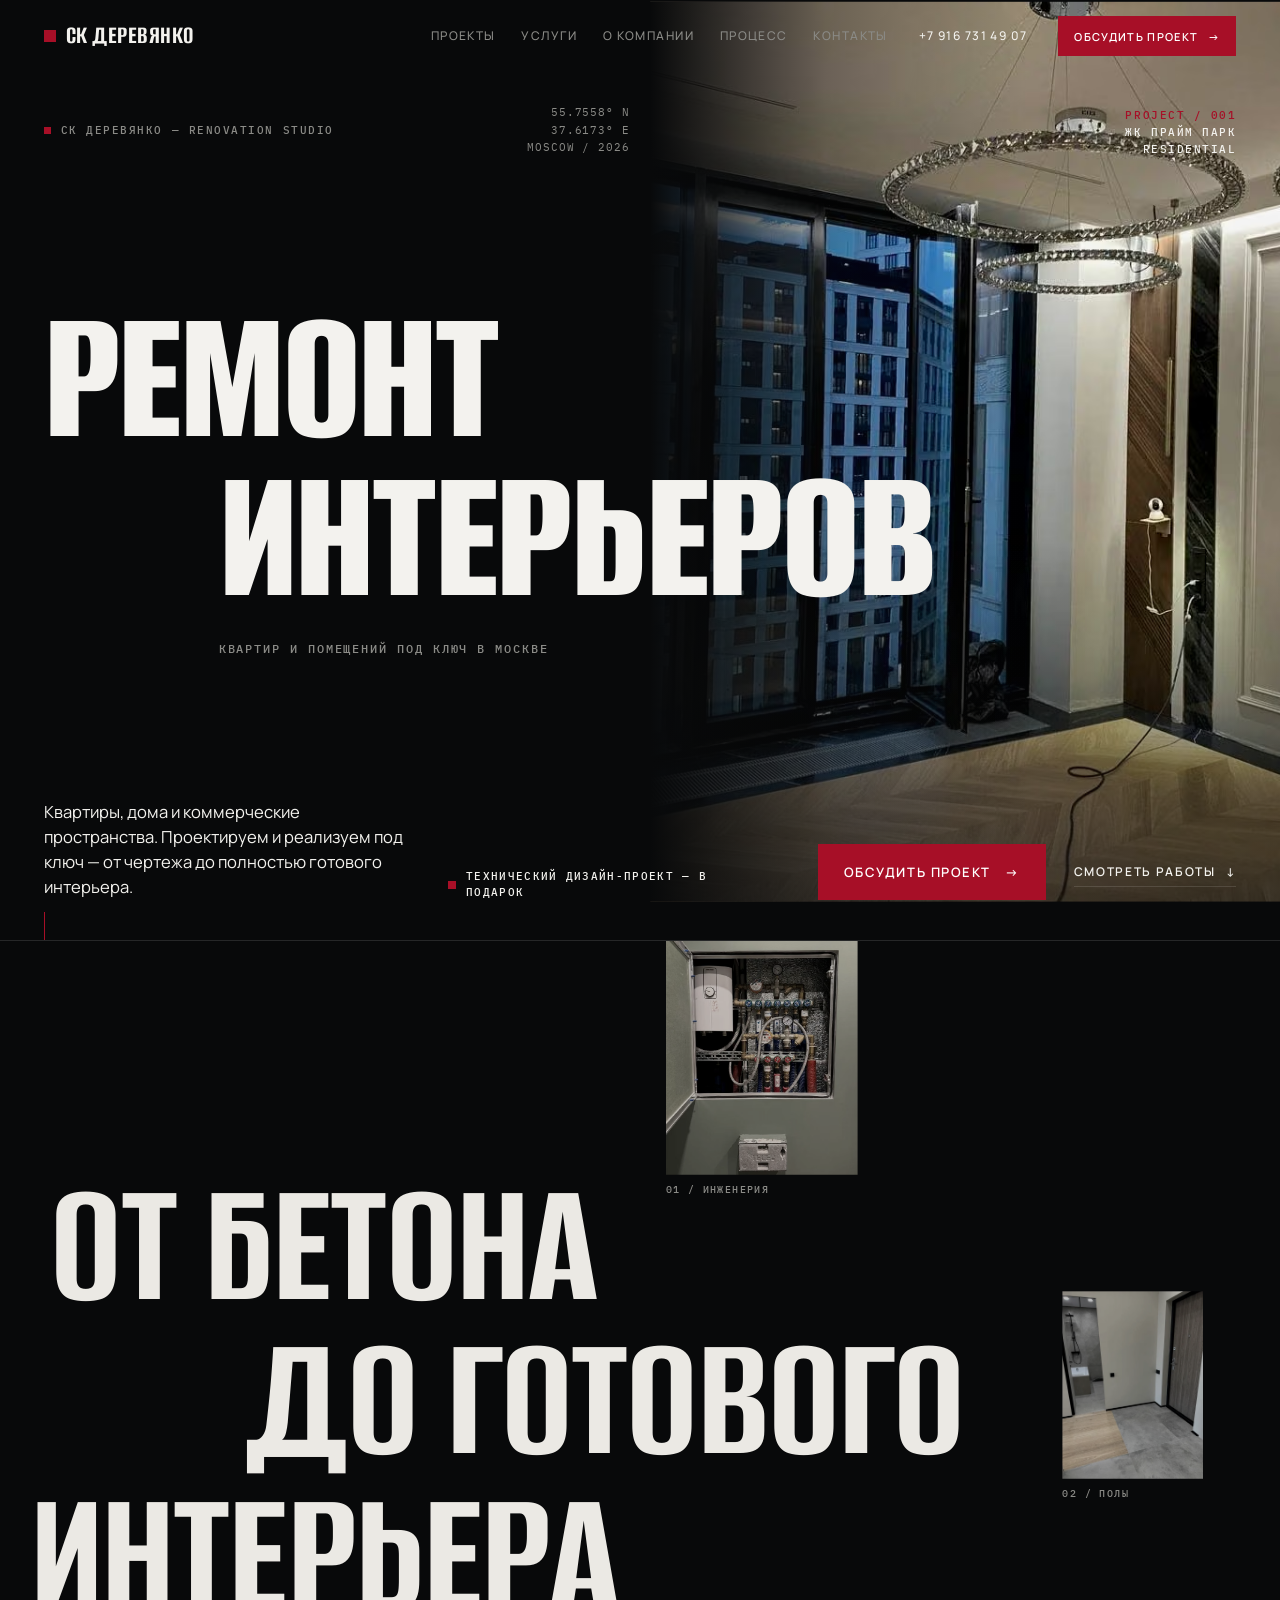
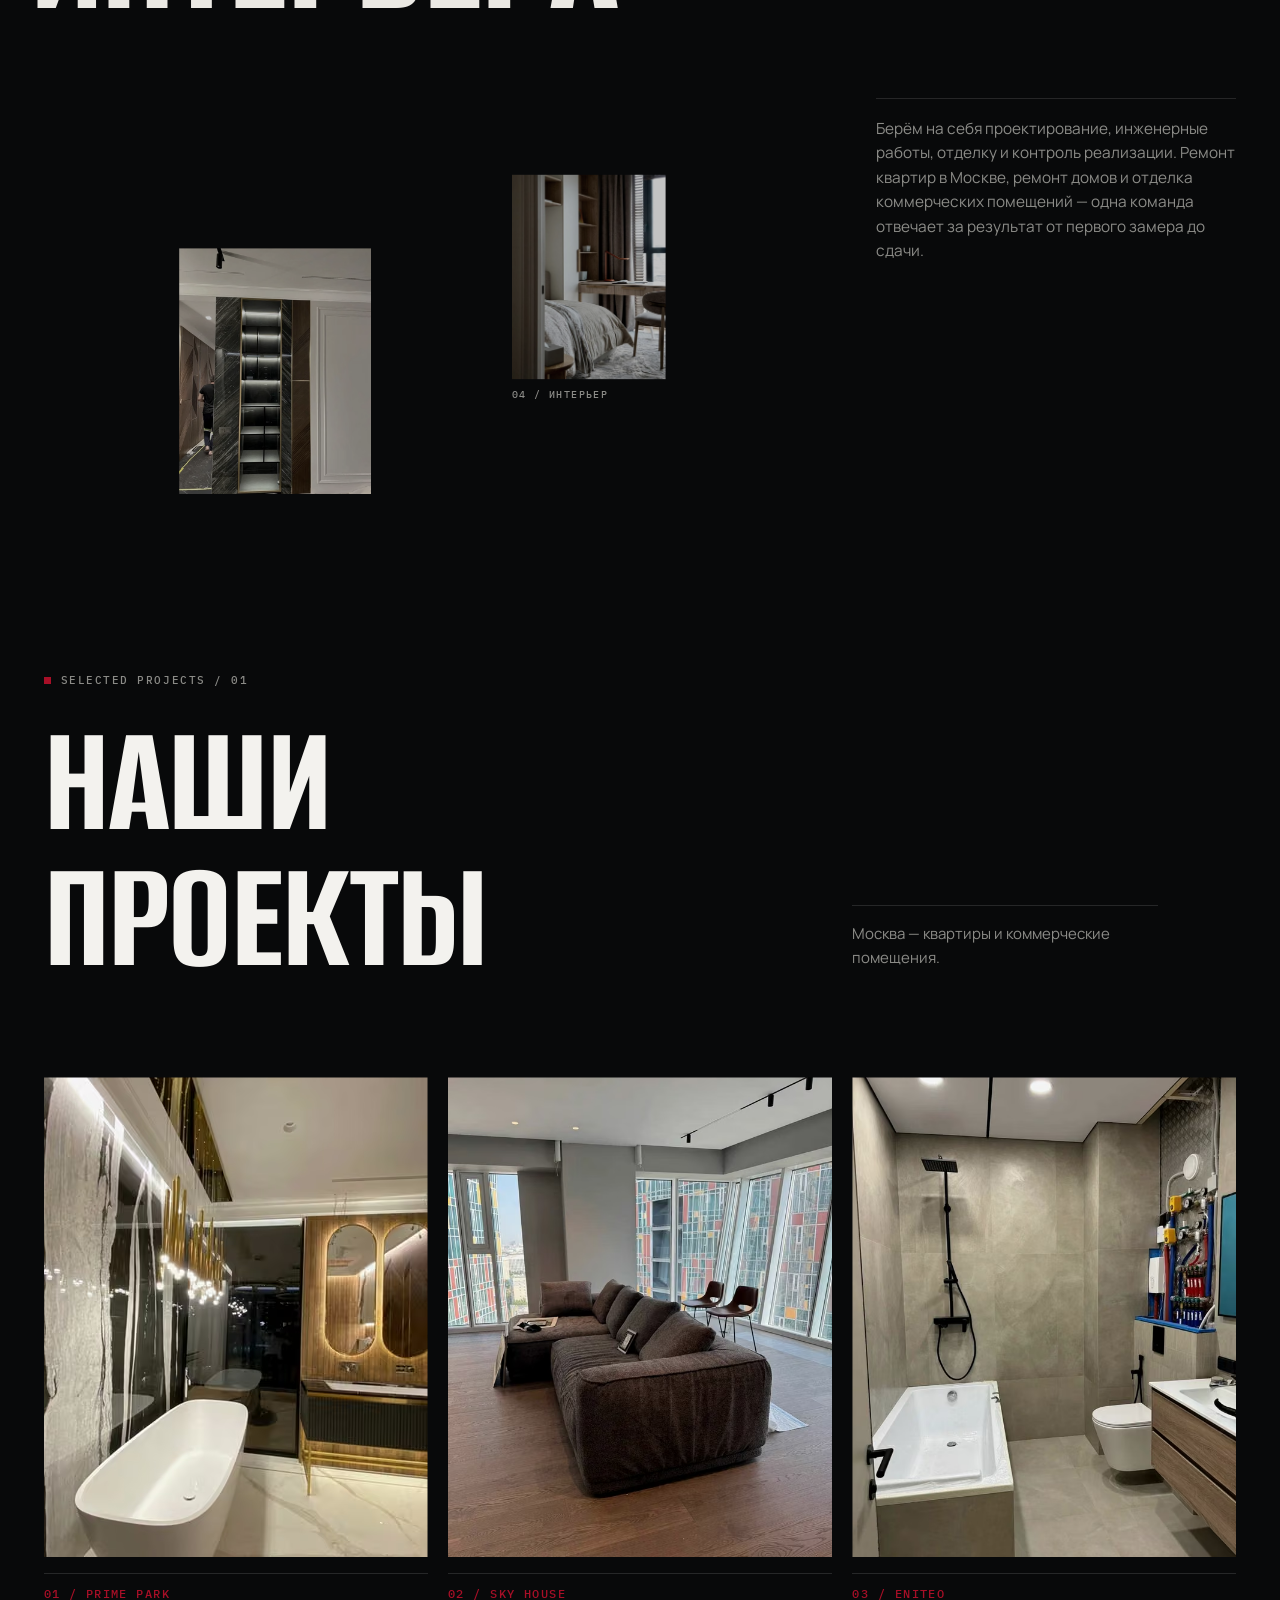
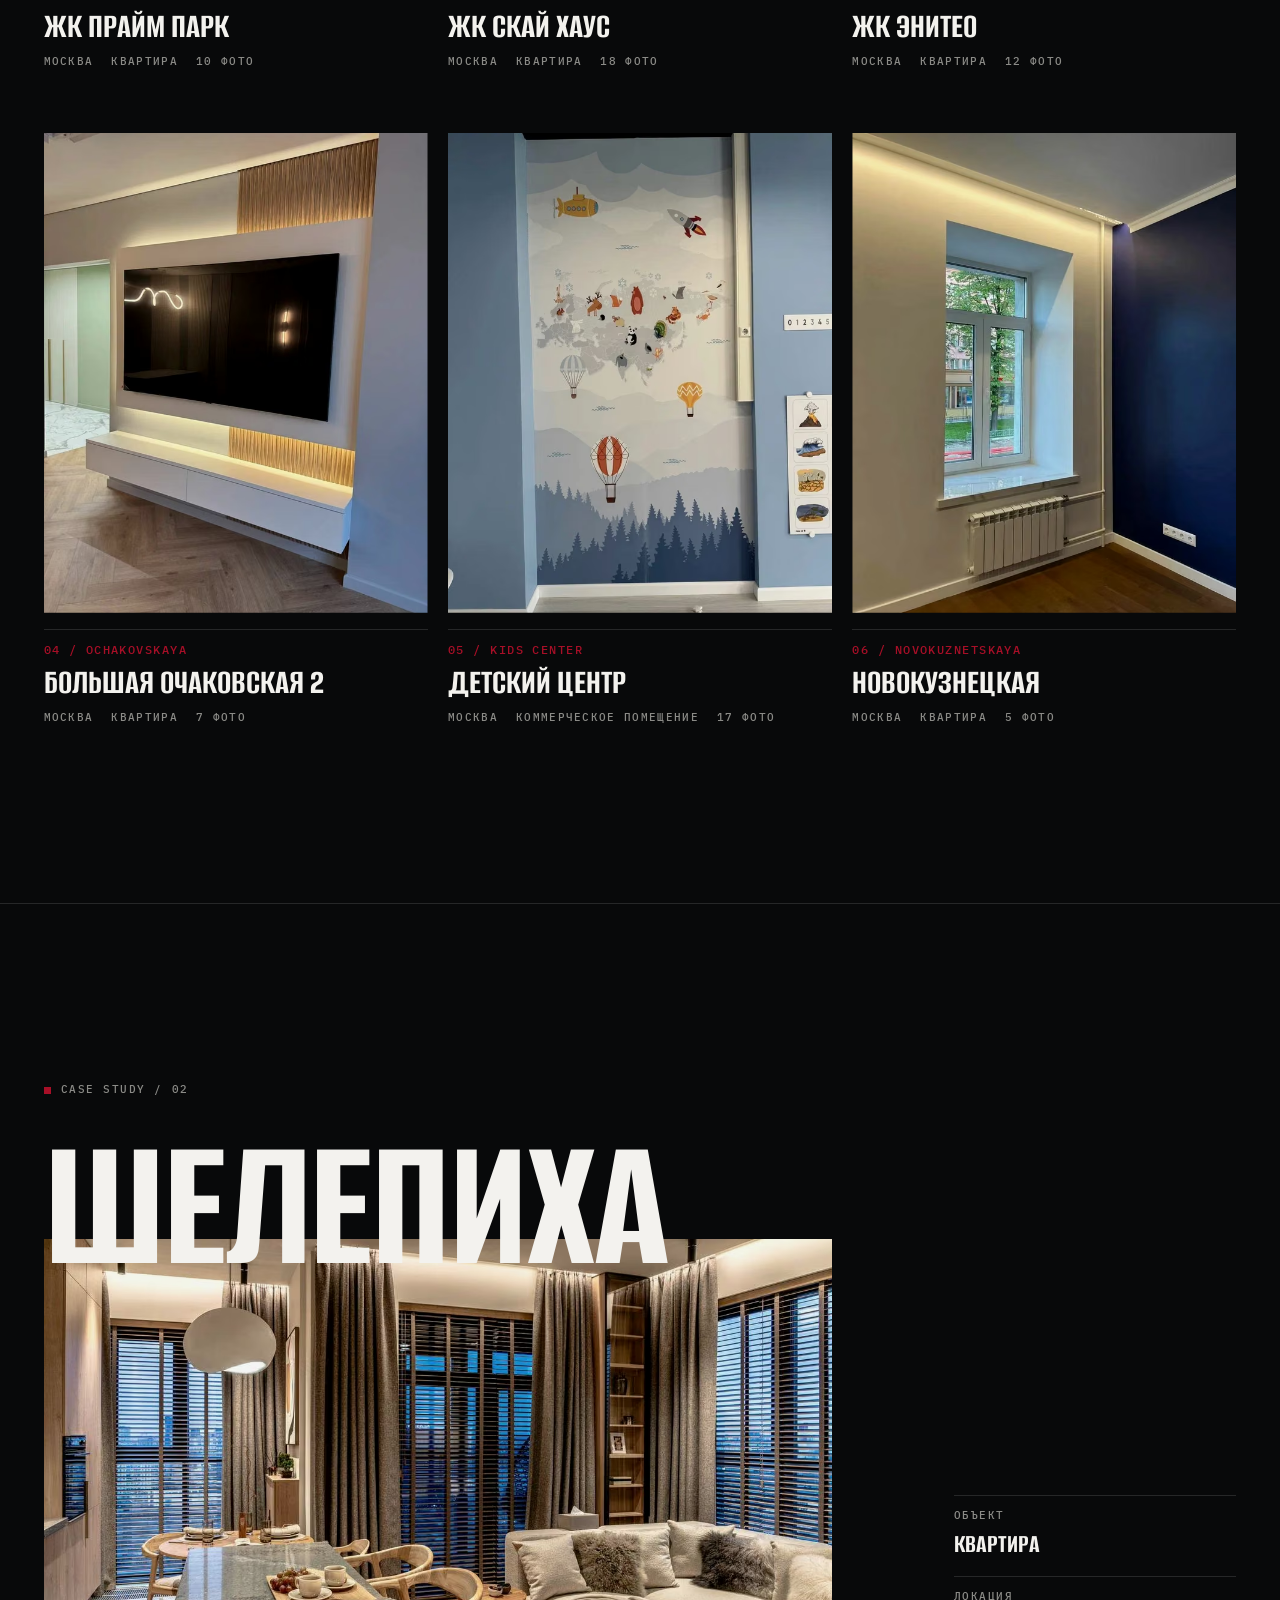
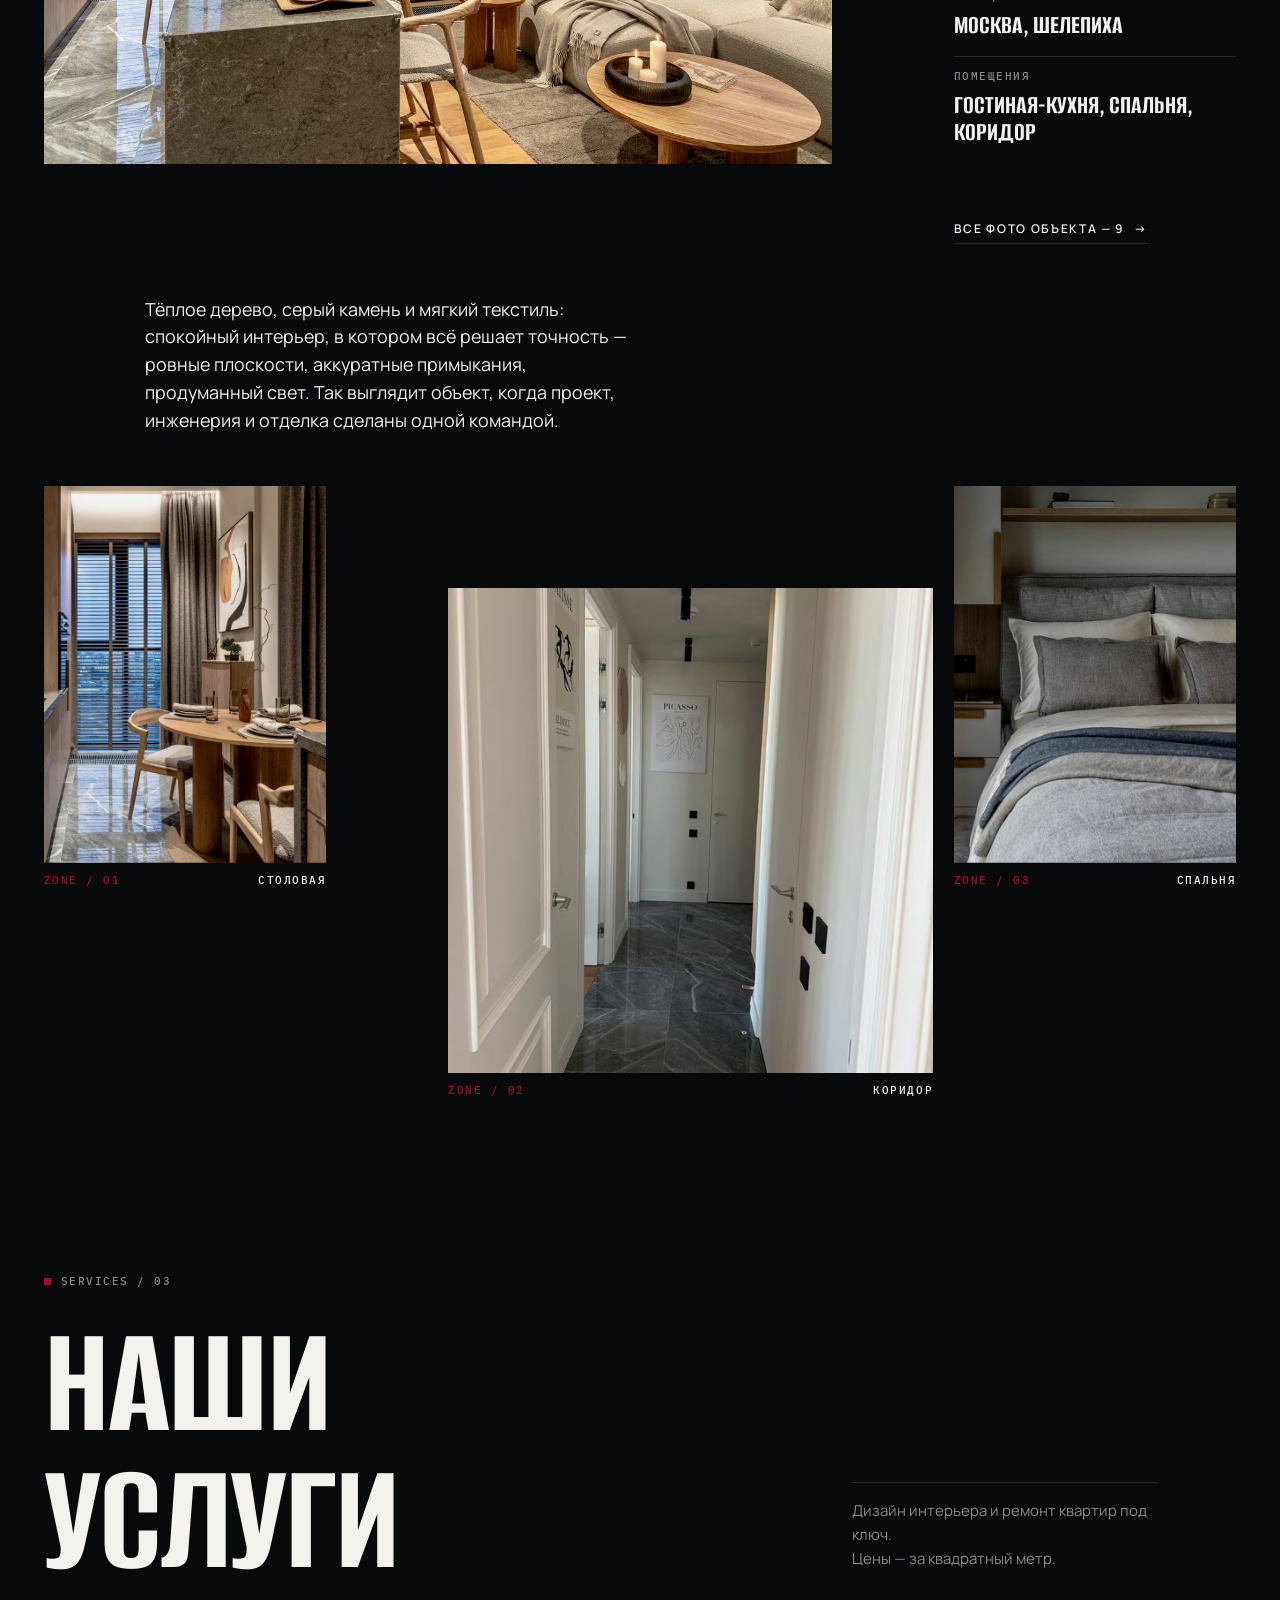
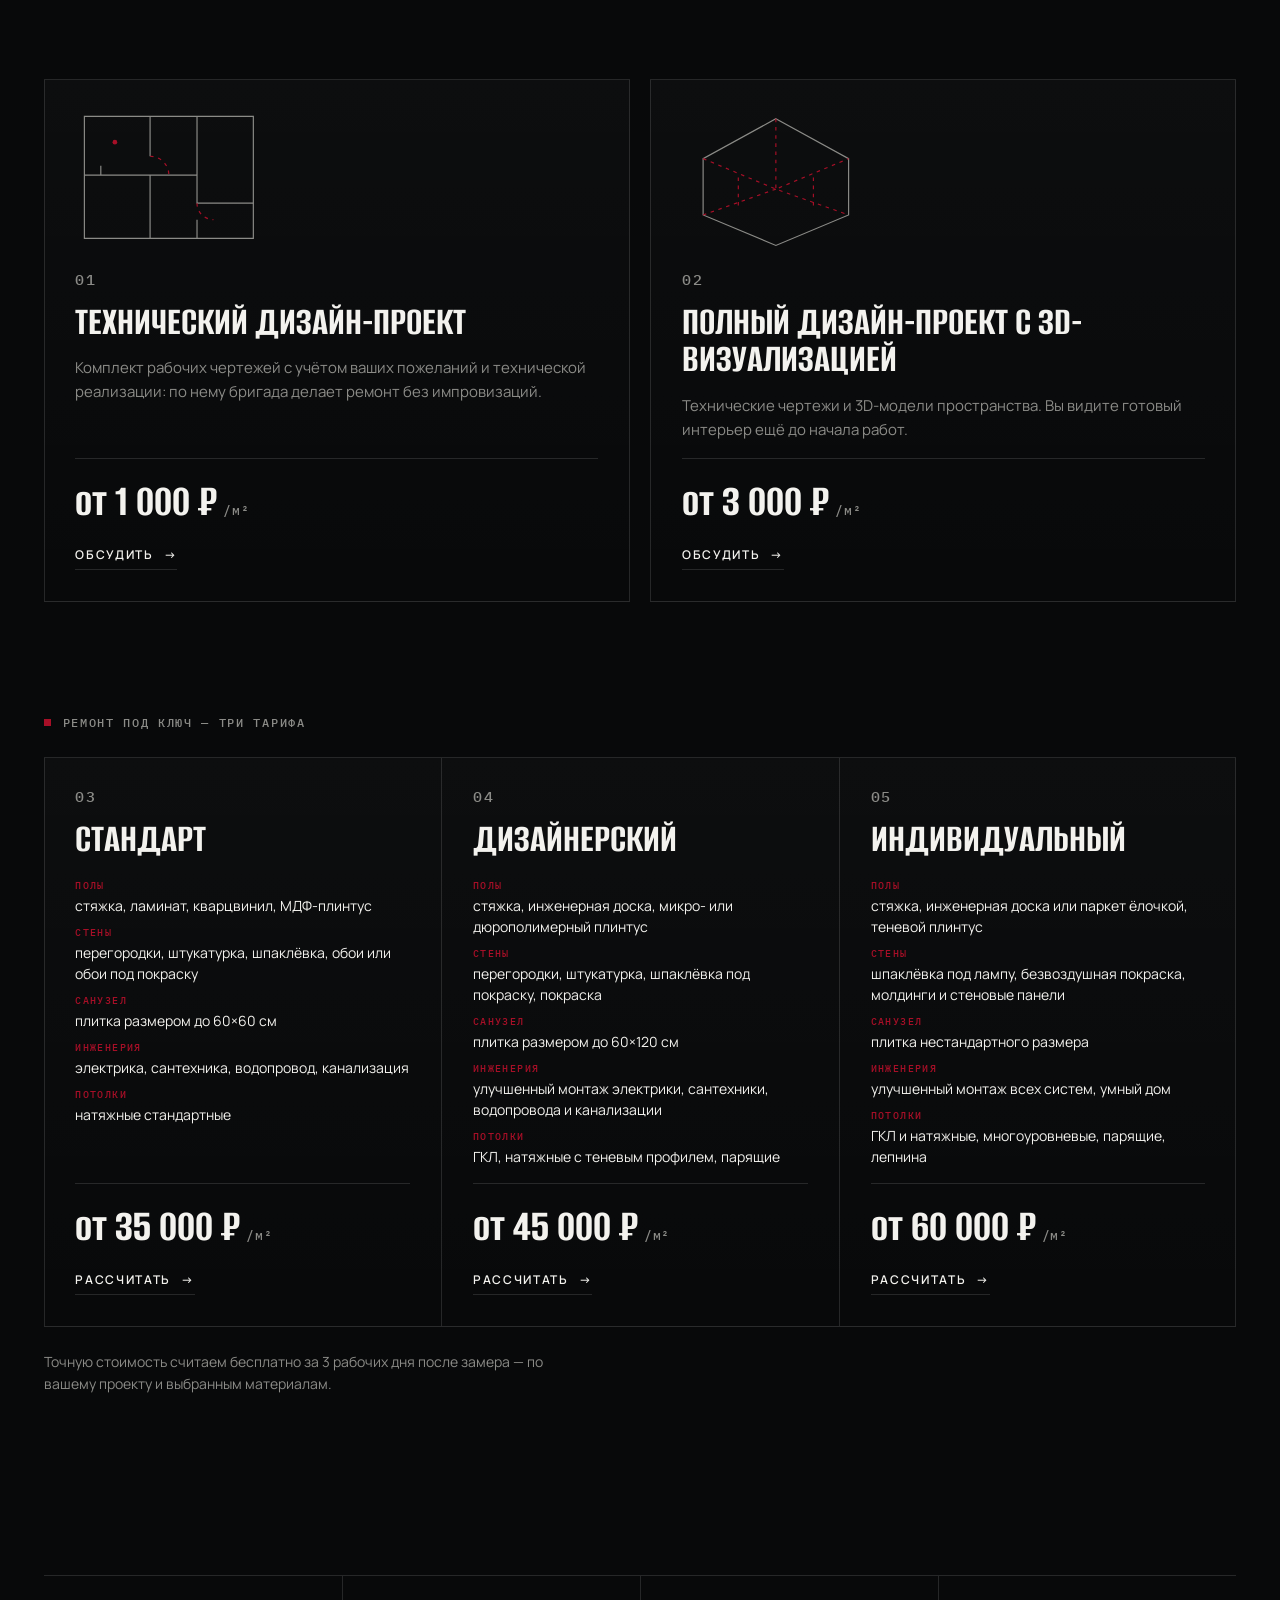
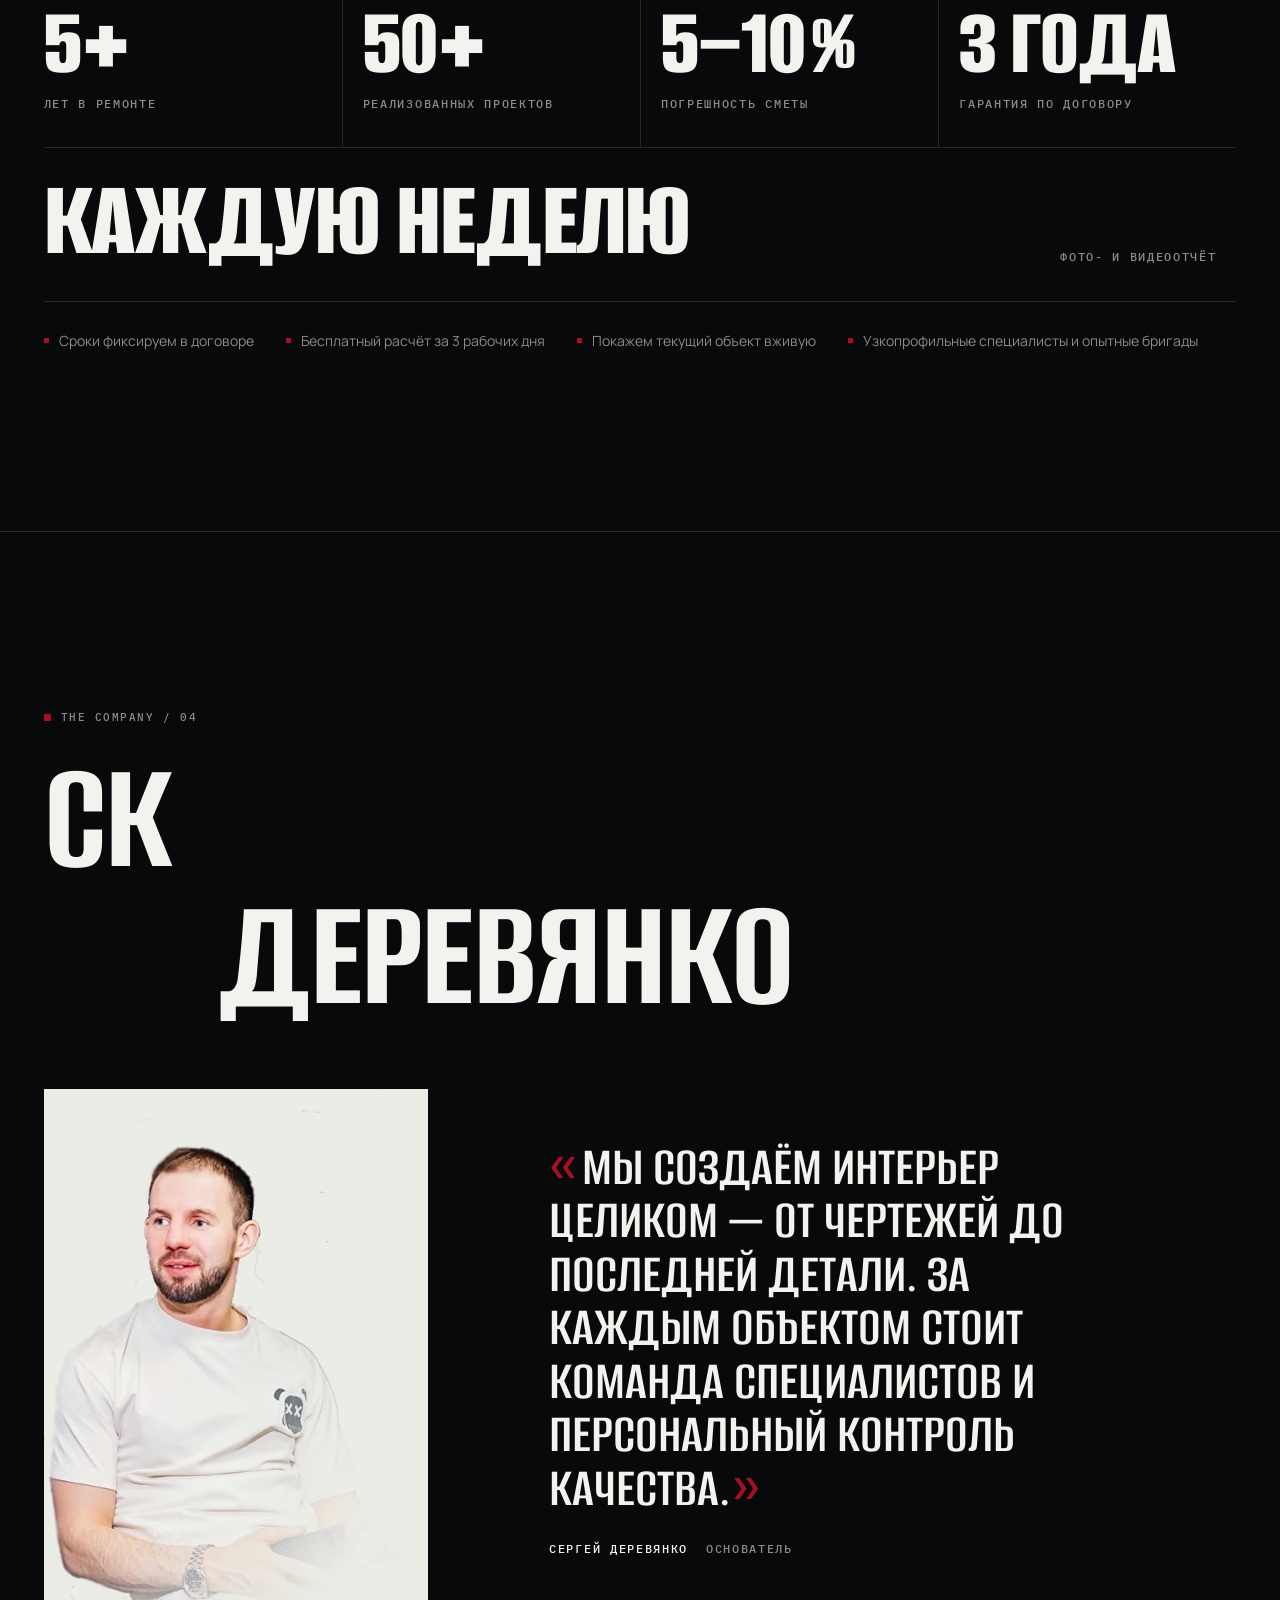
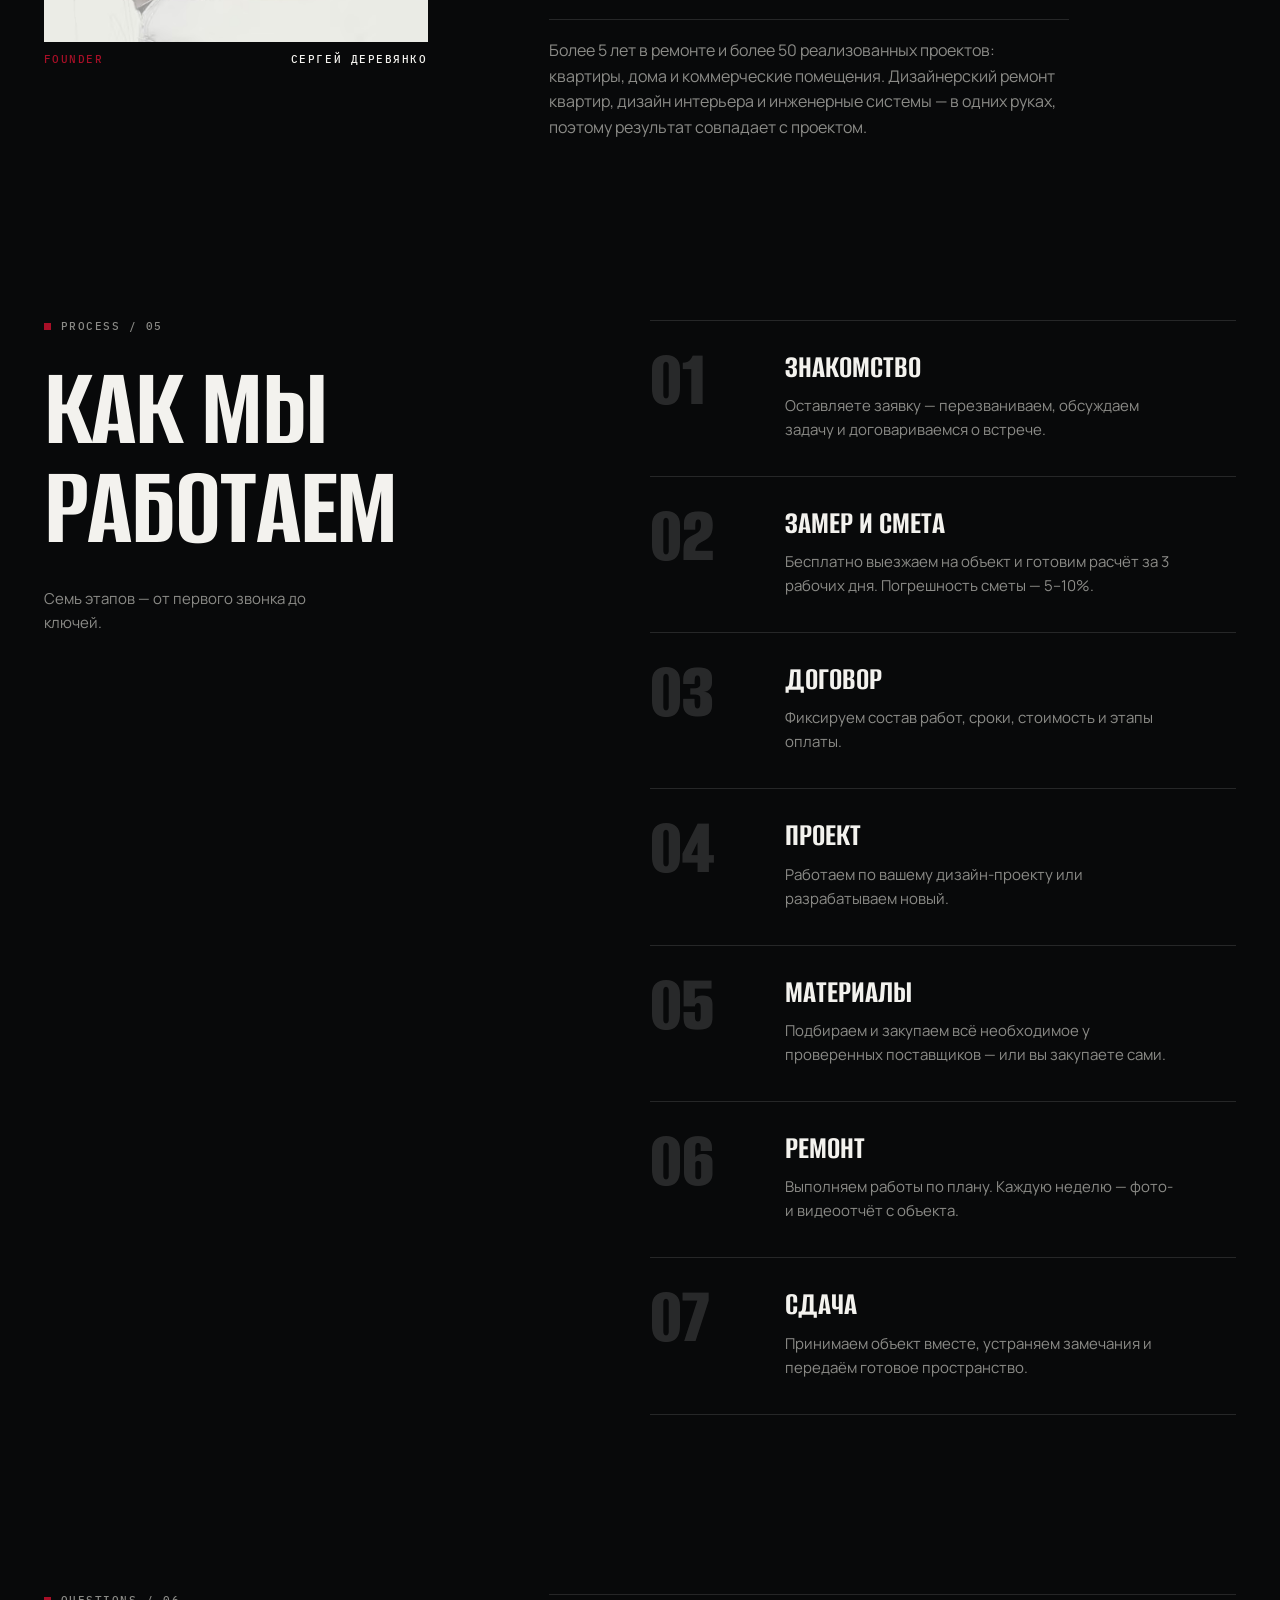
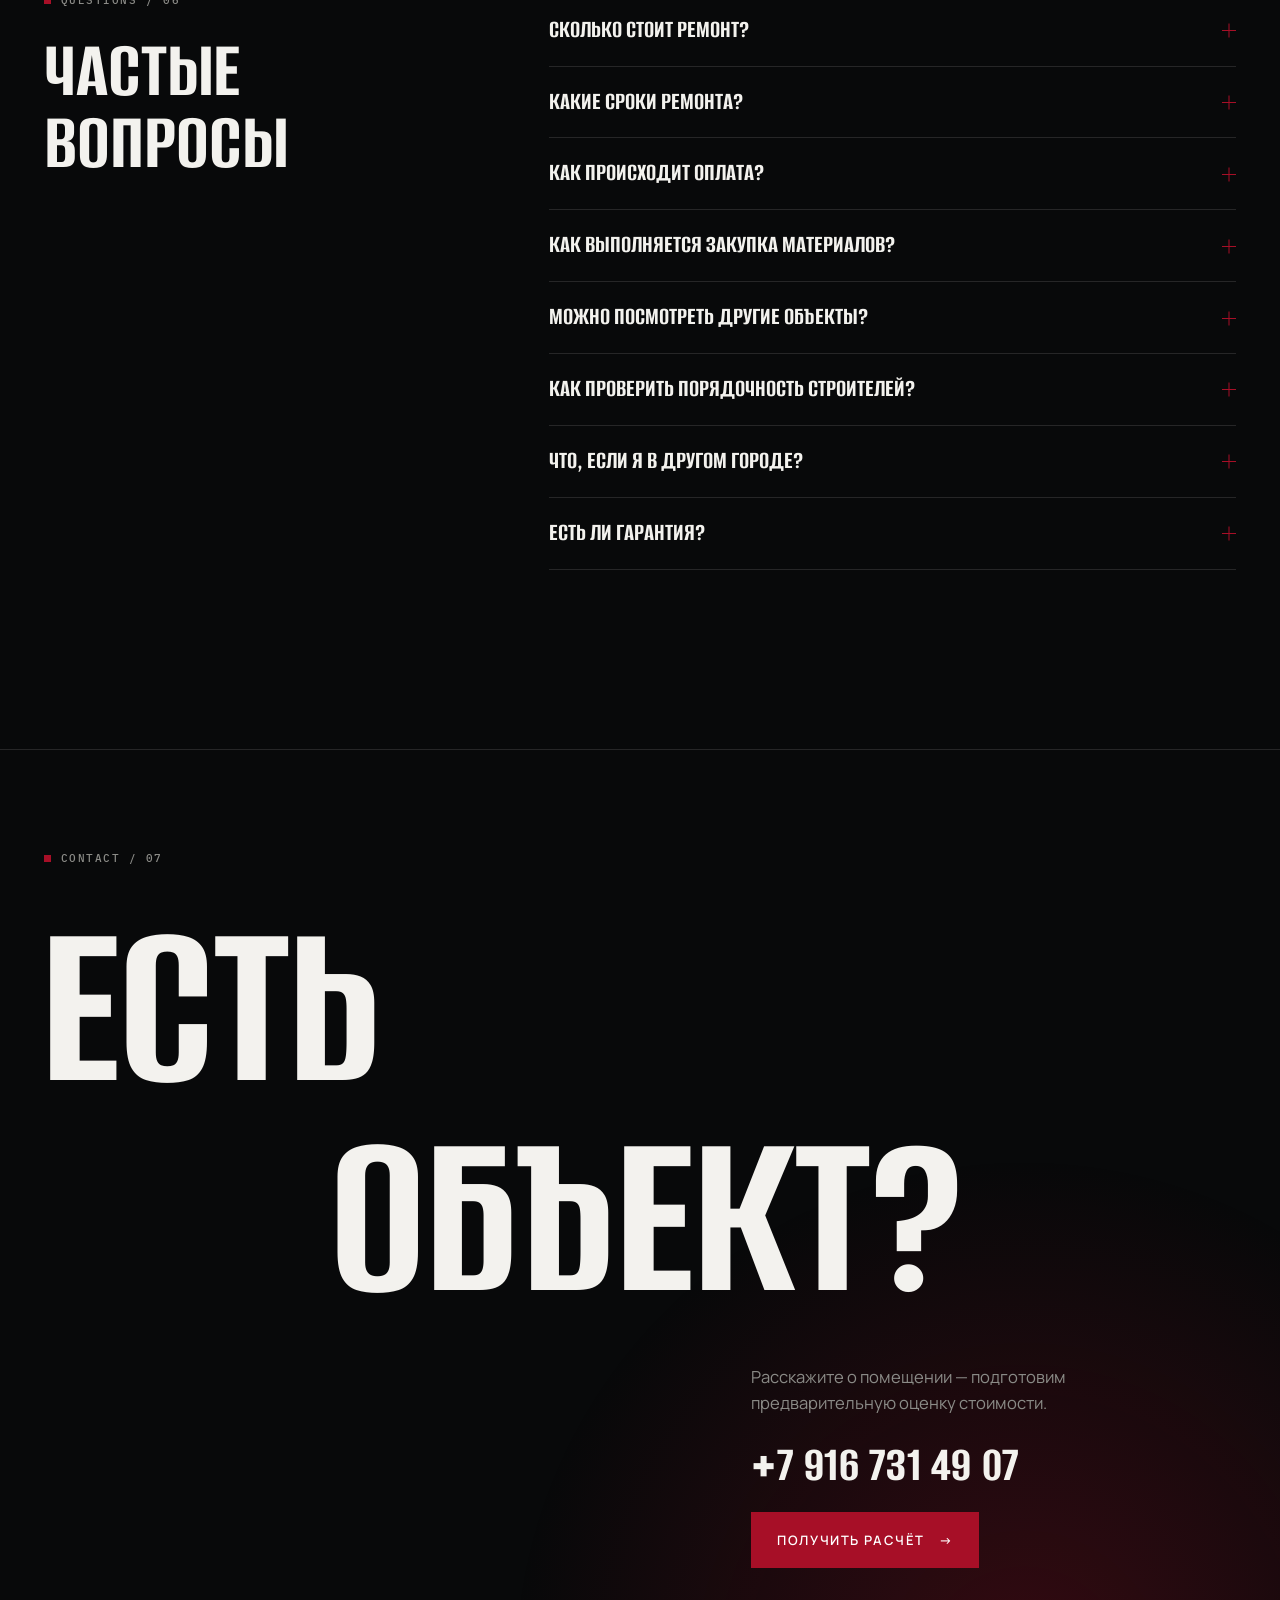
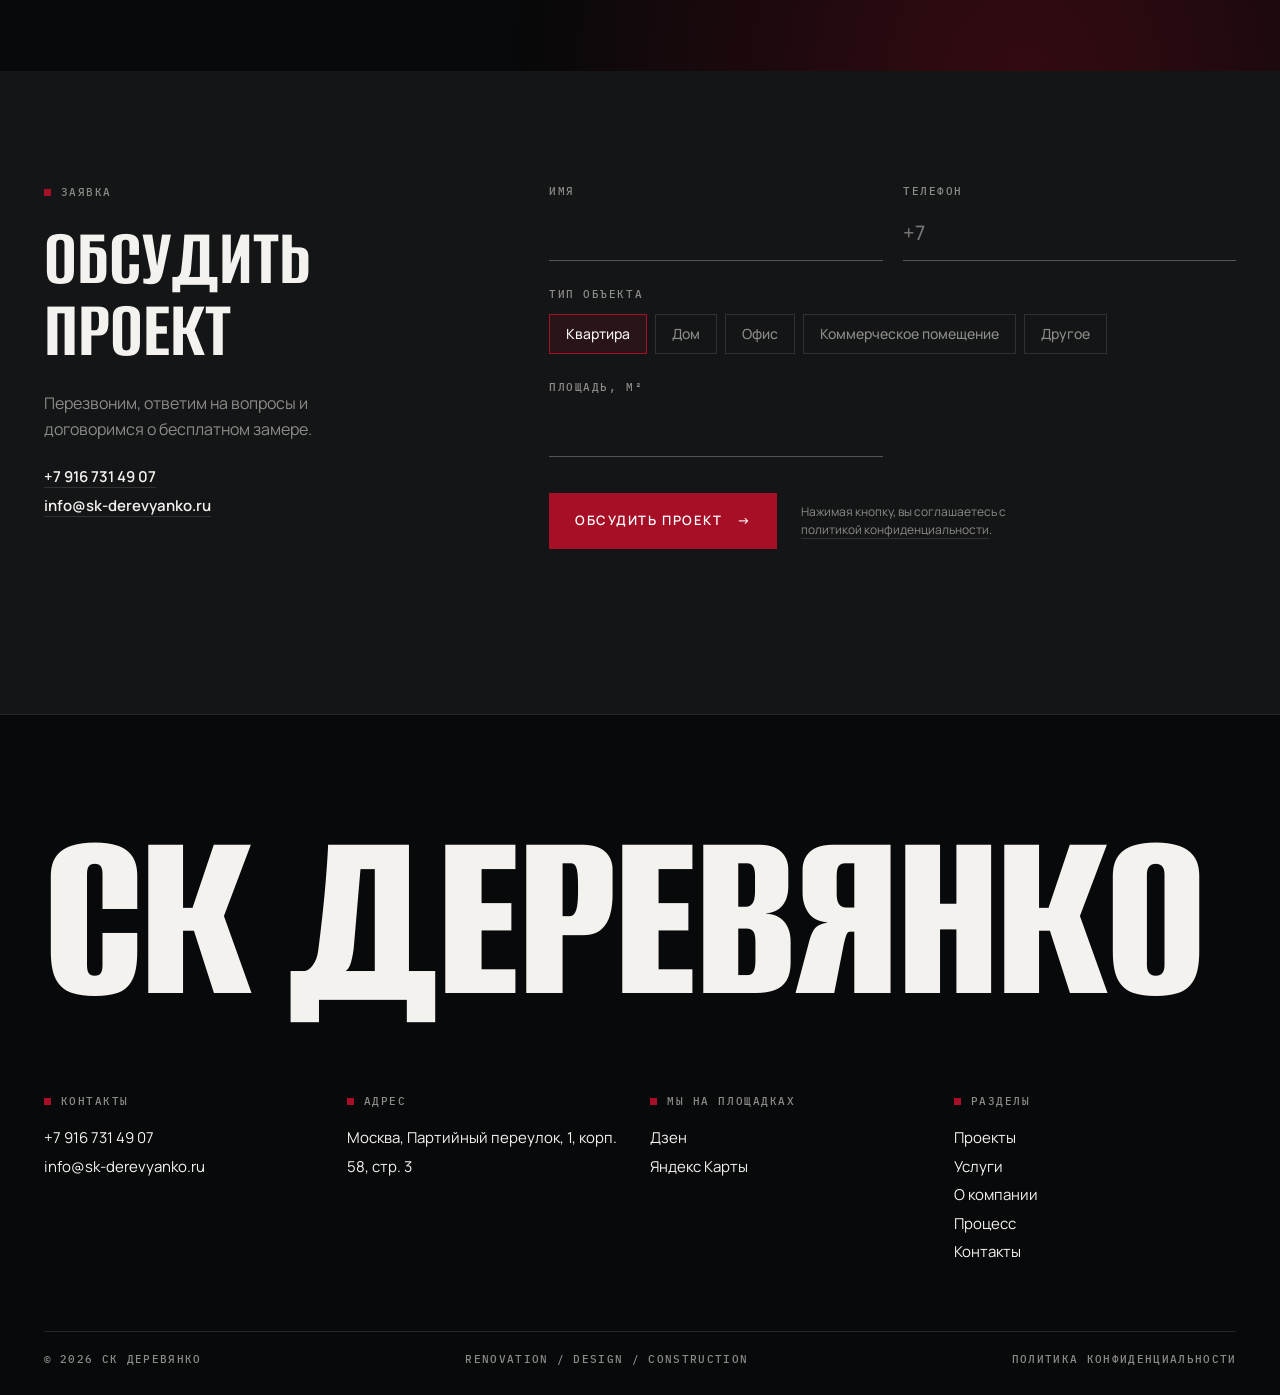
==== index.html @ 9220bfef "Один телефон на лендинге: +7 916 731 49 07 Co-Authored-By: Claude Opus 5 <noreply@anthropic.com>" ====
<!doctype html><html lang="ru" class="no-js"><head><meta charset="utf-8">
<meta name="viewport" content="width=device-width, initial-scale=1, viewport-fit=cover">
<title>Ремонт квартир и помещений под ключ в Москве — СК Деревянко</title><meta name="description" content="Ремонт квартир, домов и коммерческих помещений под ключ в Москве: дизайн-проект, инженерия, отделка и контроль. От 35 000 ₽/м², смета с погрешностью 5–10%, гарантия 3 года.">
<meta name="robots" content="noindex, nofollow"><meta name="yandex" content="noindex, nofollow"><meta name="theme-color" content="#08090A">
<meta property="og:type" content="website"><meta property="og:locale" content="ru_RU"><meta property="og:site_name" content="СК Деревянко"><meta property="og:title" content="Ремонт квартир и помещений под ключ в Москве — СК Деревянко"><meta property="og:description" content="Ремонт квартир, домов и коммерческих помещений под ключ в Москве: дизайн-проект, инженерия, отделка и контроль. От 35 000 ₽/м², смета с погрешностью 5–10%, гарантия 3 года."><meta property="og:image" content="assets/img/og.jpg"><meta name="twitter:card" content="summary_large_image">
<link rel="icon" href="assets/img/favicon.svg" type="image/svg+xml">
<link rel="preconnect" href="https://fonts.googleapis.com"><link rel="preconnect" href="https://fonts.gstatic.com" crossorigin>
<link rel="stylesheet" href="https://fonts.googleapis.com/css2?family=Alumni+Sans:wght@500;600;700;800&family=Manrope:wght@400;500;600&family=IBM+Plex+Mono:wght@400;500&display=swap">
<link rel="preload" as="image" type="image/avif" imagesrcset="assets/img/prime-spalnya-640.avif 640w, assets/img/prime-spalnya-1280.avif 1280w" imagesizes="(max-width: 760px) 100vw, 55vw">
<link rel="stylesheet" href="assets/css/site.css?v=ecb18b88">
<script type="application/ld+json">{"@context": "https://schema.org", "@graph": [{"@type": ["HomeAndConstructionBusiness", "GeneralContractor"], "@id": "https://sk-derevyanko.ru/#org", "name": "СК Деревянко", "url": "https://sk-derevyanko.ru/", "image": "https://sk-derevyanko.ru/wp-content/uploads/2025/09/photo_2025-09-03_14-50-56.jpg", "telephone": "+79167314907", "email": "info@sk-derevyanko.ru", "priceRange": "от 35 000 ₽/м²", "address": {"@type": "PostalAddress", "streetAddress": "Партийный переулок, 1, корп. 58, стр. 3", "addressLocality": "Москва", "postalCode": "115093", "addressCountry": "RU"}, "areaServed": {"@type": "City", "name": "Москва"}, "founder": {"@type": "Person", "name": "Сергей Деревянко", "jobTitle": "Основатель"}, "sameAs": ["https://dzen.ru/id/66869490deb14e765dcd9429", "https://yandex.ru/maps/org/derevyanko/121687699078/"], "hasOfferCatalog": {"@type": "OfferCatalog", "name": "Услуги и цены", "itemListElement": [{"@type": "Offer", "itemOffered": {"@type": "Service", "name": "Технический дизайн-проект"}, "priceSpecification": {"@type": "UnitPriceSpecification", "price": 1000, "priceCurrency": "RUB", "unitCode": "MTK", "unitText": "м²", "minPrice": 1000}}, {"@type": "Offer", "itemOffered": {"@type": "Service", "name": "Полный дизайн-проект с 3D-визуализацией"}, "priceSpecification": {"@type": "UnitPriceSpecification", "price": 3000, "priceCurrency": "RUB", "unitCode": "MTK", "unitText": "м²", "minPrice": 3000}}, {"@type": "Offer", "itemOffered": {"@type": "Service", "name": "Ремонт квартиры под ключ — тариф «Стандарт»"}, "priceSpecification": {"@type": "UnitPriceSpecification", "price": 35000, "priceCurrency": "RUB", "unitCode": "MTK", "unitText": "м²", "minPrice": 35000}}, {"@type": "Offer", "itemOffered": {"@type": "Service", "name": "Ремонт квартиры под ключ — тариф «Дизайнерский»"}, "priceSpecification": {"@type": "UnitPriceSpecification", "price": 45000, "priceCurrency": "RUB", "unitCode": "MTK", "unitText": "м²", "minPrice": 45000}}, {"@type": "Offer", "itemOffered": {"@type": "Service", "name": "Ремонт квартиры под ключ — тариф «Индивидуальный»"}, "priceSpecification": {"@type": "UnitPriceSpecification", "price": 60000, "priceCurrency": "RUB", "unitCode": "MTK", "unitText": "м²", "minPrice": 60000}}]}}, {"@type": "WebSite", "@id": "https://sk-derevyanko.ru/#site", "url": "https://sk-derevyanko.ru/", "name": "СК Деревянко", "inLanguage": "ru", "publisher": {"@id": "https://sk-derevyanko.ru/#org"}}, {"@type": "WebPage", "@id": "https://sk-derevyanko.ru/#page", "url": "https://sk-derevyanko.ru/", "name": "Ремонт квартир и помещений под ключ в Москве — СК Деревянко", "description": "Ремонт квартир, домов и коммерческих помещений под ключ в Москве: дизайн-проект, инженерия, отделка и контроль. От 35 000 ₽/м², смета с погрешностью 5–10%, гарантия 3 года.", "isPartOf": {"@id": "https://sk-derevyanko.ru/#site"}, "about": {"@id": "https://sk-derevyanko.ru/#org"}, "inLanguage": "ru"}, {"@type": "FAQPage", "@id": "https://sk-derevyanko.ru/#faq", "mainEntity": [{"@type": "Question", "name": "Сколько стоит ремонт?", "acceptedAnswer": {"@type": "Answer", "text": "Стоимость ремонта под ключ зависит от сложности проекта и рассчитывается индивидуально. Минимальная стоимость — от 35 000 ₽ за квадратный метр по тарифу «Стандарт»."}}, {"@type": "Question", "name": "Какие сроки ремонта?", "acceptedAnswer": {"@type": "Answer", "text": "Сроки зависят от сложности работ и площади. Обычно — от двух месяцев до полугода. Точный срок фиксируется в договоре после замера."}}, {"@type": "Question", "name": "Как происходит оплата?", "acceptedAnswer": {"@type": "Answer", "text": "Оплата делится на этапы, каждый зафиксирован в договоре. Перед очередным этапом вносится предоплата — так вы прозрачно контролируете весь процесс."}}, {"@type": "Question", "name": "Как выполняется закупка материалов?", "acceptedAnswer": {"@type": "Answer", "text": "Можно закупать самостоятельно или доверить закупку нам. Мы работаем с проверенными поставщиками, наценка прозрачна и согласуется заранее. Перед покупкой вы утверждаете счёт, доставки фиксируются фотоотчётом."}}, {"@type": "Question", "name": "Можно посмотреть другие объекты?", "acceptedAnswer": {"@type": "Answer", "text": "Да. Позвоните — договоримся о встрече на одном из текущих объектов и покажем, как мы работаем."}}, {"@type": "Question", "name": "Как проверить порядочность строителей?", "acceptedAnswer": {"@type": "Answer", "text": "Мы работаем открыто: еженедельные отчёты, фото и видео с объекта. Готовы к любым проверкам, включая технадзор."}}, {"@type": "Question", "name": "Что, если я в другом городе?", "acceptedAnswer": {"@type": "Answer", "text": "Есть опыт работы с удалёнными клиентами: постоянная связь, фото и видео — вы всегда в курсе событий."}}, {"@type": "Question", "name": "Есть ли гарантия?", "acceptedAnswer": {"@type": "Answer", "text": "Да, 3 года с момента сдачи объекта. Если в этот период возникнут дефекты, бесплатно их устраним. Гарантийные обязательства прописаны в договоре."}}]}, {"@type": "ItemList", "@id": "https://sk-derevyanko.ru/#projects", "name": "Наши проекты", "itemListElement": [{"@type": "ListItem", "position": 1, "item": {"@type": "CreativeWork", "name": "Ремонт: ЖК Прайм парк", "genre": "Квартира", "locationCreated": "Москва"}}, {"@type": "ListItem", "position": 2, "item": {"@type": "CreativeWork", "name": "Ремонт: ЖК Скай Хаус", "genre": "Квартира", "locationCreated": "Москва"}}, {"@type": "ListItem", "position": 3, "item": {"@type": "CreativeWork", "name": "Ремонт: ЖК Энитео", "genre": "Квартира", "locationCreated": "Москва"}}, {"@type": "ListItem", "position": 4, "item": {"@type": "CreativeWork", "name": "Ремонт: Шелепиха", "genre": "Квартира", "locationCreated": "Москва"}}, {"@type": "ListItem", "position": 5, "item": {"@type": "CreativeWork", "name": "Ремонт: Большая Очаковская 2", "genre": "Квартира", "locationCreated": "Москва"}}, {"@type": "ListItem", "position": 6, "item": {"@type": "CreativeWork", "name": "Ремонт: Детский центр", "genre": "Коммерческое помещение", "locationCreated": "Москва"}}, {"@type": "ListItem", "position": 7, "item": {"@type": "CreativeWork", "name": "Ремонт: Новокузнецкая", "genre": "Квартира", "locationCreated": "Москва"}}]}]}</script>
</head><body>
<a class="skip" href="#main">Перейти к содержимому</a>
<header class="hdr" id="hdr"><div class="hdr-in">
<a class="logo" href="#top" aria-label="СК Деревянко — наверх"><i></i><b>СК Деревянко</b></a>
<nav class="nav" aria-label="Разделы"><a href="#projects">Проекты</a><a href="#services">Услуги</a><a href="#about">О компании</a><a href="#process">Процесс</a><a href="#contacts">Контакты</a></nav>
<a class="hdr-tel" href="tel:+79167314907">+7 916 731 49 07</a>
<a class="btn btn-s mag" href="#form">Обсудить проект <span>→</span></a>
<button class="burger" type="button" aria-label="Меню" aria-expanded="false" aria-controls="menu"><i></i><i></i></button>
</div></header>
<div class="menu" id="menu" hidden><nav><a href="#projects"><em>01</em>Проекты</a><a href="#services"><em>02</em>Услуги</a><a href="#about"><em>03</em>О компании</a><a href="#process"><em>04</em>Процесс</a><a href="#contacts"><em>05</em>Контакты</a></nav><div class="menu-foot"><a href="tel:+79167314907">+7 916 731 49 07</a><a href="mailto:info@sk-derevyanko.ru">info@sk-derevyanko.ru</a></div></div>
<main id="main">
<section class="hero" id="top">
<div class="hero-img" data-speed="0.12"><picture class="mask"><source type="image/avif" srcset="assets/img/prime-spalnya-640.avif 640w, assets/img/prime-spalnya-1280.avif 1280w" sizes="(max-width: 760px) 100vw, 55vw"><source type="image/webp" srcset="assets/img/prime-spalnya-640.webp 640w, assets/img/prime-spalnya-1280.webp 1280w" sizes="(max-width: 760px) 100vw, 55vw"><img src="assets/img/prime-spalnya-1280.webp" width="1280" height="960" alt="Спальня в ЖК Прайм парк после ремонта СК Деревянко" fetchpriority="high"></picture><p class="cap"><span>PROJECT / 001</span><span>ЖК ПРАЙМ ПАРК</span><span>RESIDENTIAL</span></p></div>
<div class="hero-top"><p class="lbl"><i></i>СК Деревянко — renovation studio</p><p class="coord">55.7558° N<br>37.6173° E<br>MOSCOW / 2026</p></div>
<h1 class="hero-h"><span class="big"><span class="ln"><span>Ремонт</span></span><span class="ln"><span>интерьеров</span></span></span><span class="sub">квартир и помещений под ключ в Москве</span></h1>
<div class="hero-foot">
<p class="hero-txt">Квартиры, дома и коммерческие пространства. Проектируем и реализуем под ключ — от чертежа до полностью готового интерьера.</p>
<p class="gift"><i></i>Технический дизайн-проект — в подарок</p>
<div class="hero-act"><a class="btn mag" href="#form">Обсудить проект <span>→</span></a><a class="lnk" href="#projects">Смотреть работы <span>↓</span></a></div>
</div><div class="scroll-line" aria-hidden="true"><i></i></div></section>
<section class="stmt" aria-labelledby="stmt-h">
<figure class="stmt-pic s1" data-speed="0.18"><picture class="mask"><source type="image/avif" srcset="assets/img/sky-kollektor-640.avif 640w, assets/img/sky-kollektor-1280.avif 960w" sizes="20vw"><source type="image/webp" srcset="assets/img/sky-kollektor-640.webp 640w, assets/img/sky-kollektor-1280.webp 960w" sizes="20vw"><img src="assets/img/sky-kollektor-1280.webp" width="960" height="1280" alt="Этап ремонта: инженерия" loading="lazy" decoding="async"></picture><figcaption>01 / Инженерия</figcaption></figure>
<figure class="stmt-pic s2" data-speed="-0.1"><picture class="mask"><source type="image/avif" srcset="assets/img/eni-pol-640.avif 640w, assets/img/eni-pol-1280.avif 960w" sizes="20vw"><source type="image/webp" srcset="assets/img/eni-pol-640.webp 640w, assets/img/eni-pol-1280.webp 960w" sizes="20vw"><img src="assets/img/eni-pol-1280.webp" width="960" height="1280" alt="Этап ремонта: полы" loading="lazy" decoding="async"></picture><figcaption>02 / Полы</figcaption></figure>
<figure class="stmt-pic s3" data-speed="0.24"><picture class="mask"><source type="image/avif" srcset="assets/img/prime-shkaf-640.avif 640w, assets/img/prime-shkaf-1280.avif 960w" sizes="20vw"><source type="image/webp" srcset="assets/img/prime-shkaf-640.webp 640w, assets/img/prime-shkaf-1280.webp 960w" sizes="20vw"><img src="assets/img/prime-shkaf-1280.webp" width="960" height="1280" alt="Этап ремонта: отделка" loading="lazy" decoding="async"></picture><figcaption>03 / Отделка</figcaption></figure>
<figure class="stmt-pic s4" data-speed="-0.16"><picture class="mask"><source type="image/avif" srcset="assets/img/shel-spalnya-2-640.avif 640w, assets/img/shel-spalnya-2-1280.avif 852w" sizes="20vw"><source type="image/webp" srcset="assets/img/shel-spalnya-2-640.webp 640w, assets/img/shel-spalnya-2-1280.webp 852w" sizes="20vw"><img src="assets/img/shel-spalnya-2-1280.webp" width="852" height="1280" alt="Этап ремонта: интерьер" loading="lazy" decoding="async"></picture><figcaption>04 / Интерьер</figcaption></figure>
<h2 class="giant" id="stmt-h"><span class="ln" data-drift="-1"><span>От бетона</span></span><span class="ln ind" data-drift="1"><span>до готового</span></span><span class="ln" data-drift="-1"><span>интерьера</span></span></h2>
<p class="stmt-txt rv">Берём на себя проектирование, инженерные работы, отделку и контроль реализации. Ремонт квартир в Москве, ремонт домов и отделка коммерческих помещений — одна команда отвечает за результат от первого замера до сдачи.</p>
</section>
<section class="sec prj" id="projects" aria-labelledby="prj-h">
<div class="sec-head"><p class="lbl"><i></i>Selected projects / 01</p><h2 class="giant" id="prj-h"><span class="ln"><span>Наши</span></span><span class="ln"><span>проекты</span></span></h2><p class="sec-note rv">Москва — квартиры и коммерческие помещения.</p></div>
<div class="prj-grid">
<article class="card rv" data-view>
<a class="card-open" href="#obekt-prime-park" aria-label="Открыть объект ЖК Прайм парк: 10 фото"><picture class="mask"><source type="image/avif" srcset="assets/img/prime-vannaya-640.avif 640w, assets/img/prime-vannaya-1280.avif 1280w" sizes="(max-width: 760px) 100vw, 50vw"><source type="image/webp" srcset="assets/img/prime-vannaya-640.webp 640w, assets/img/prime-vannaya-1280.webp 1280w" sizes="(max-width: 760px) 100vw, 50vw"><img src="assets/img/prime-vannaya-1280.webp" width="1280" height="960" alt="Ремонт: ЖК Прайм парк" loading="lazy" decoding="async"></picture><i class="dot"></i></a>
<div class="card-meta"><p class="num">01 / PRIME PARK</p><h3><a href="#obekt-prime-park">ЖК Прайм парк</a></h3><ul><li>Москва</li><li>Квартира</li><li>10 фото</li></ul></div></article>
<article class="card rv" data-view>
<a class="card-open" href="#obekt-sky-house" aria-label="Открыть объект ЖК Скай Хаус: 18 фото"><picture class="mask"><source type="image/avif" srcset="assets/img/sky-gostinaya-640.avif 640w, assets/img/sky-gostinaya-1280.avif 960w" sizes="(max-width: 760px) 100vw, 50vw"><source type="image/webp" srcset="assets/img/sky-gostinaya-640.webp 640w, assets/img/sky-gostinaya-1280.webp 960w" sizes="(max-width: 760px) 100vw, 50vw"><img src="assets/img/sky-gostinaya-1280.webp" width="960" height="1280" alt="Ремонт: ЖК Скай Хаус" loading="lazy" decoding="async"></picture><i class="dot"></i></a>
<div class="card-meta"><p class="num">02 / SKY HOUSE</p><h3><a href="#obekt-sky-house">ЖК Скай Хаус</a></h3><ul><li>Москва</li><li>Квартира</li><li>18 фото</li></ul></div></article>
<article class="card rv" data-view>
<a class="card-open" href="#obekt-eniteo" aria-label="Открыть объект ЖК Энитео: 12 фото"><picture class="mask"><source type="image/avif" srcset="assets/img/eni-vannaya-640.avif 640w, assets/img/eni-vannaya-1280.avif 960w" sizes="(max-width: 760px) 100vw, 50vw"><source type="image/webp" srcset="assets/img/eni-vannaya-640.webp 640w, assets/img/eni-vannaya-1280.webp 960w" sizes="(max-width: 760px) 100vw, 50vw"><img src="assets/img/eni-vannaya-1280.webp" width="960" height="1280" alt="Ремонт: ЖК Энитео" loading="lazy" decoding="async"></picture><i class="dot"></i></a>
<div class="card-meta"><p class="num">03 / ENITEO</p><h3><a href="#obekt-eniteo">ЖК Энитео</a></h3><ul><li>Москва</li><li>Квартира</li><li>12 фото</li></ul></div></article>
<article class="card rv" data-view>
<a class="card-open" href="#obekt-ochakovskaya" aria-label="Открыть объект Большая Очаковская 2: 7 фото"><picture class="mask"><source type="image/avif" srcset="assets/img/ochak-tv-640.avif 640w, assets/img/ochak-tv-1280.avif 960w" sizes="(max-width: 760px) 100vw, 50vw"><source type="image/webp" srcset="assets/img/ochak-tv-640.webp 640w, assets/img/ochak-tv-1280.webp 960w" sizes="(max-width: 760px) 100vw, 50vw"><img src="assets/img/ochak-tv-1280.webp" width="960" height="1280" alt="Ремонт: Большая Очаковская 2" loading="lazy" decoding="async"></picture><i class="dot"></i></a>
<div class="card-meta"><p class="num">04 / OCHAKOVSKAYA</p><h3><a href="#obekt-ochakovskaya">Большая Очаковская 2</a></h3><ul><li>Москва</li><li>Квартира</li><li>7 фото</li></ul></div></article>
<article class="card rv" data-view>
<a class="card-open" href="#obekt-detsky-centr" aria-label="Открыть объект Детский центр: 17 фото"><picture class="mask"><source type="image/avif" srcset="assets/img/detsky-karta-640.avif 640w, assets/img/detsky-karta-1280.avif 960w" sizes="(max-width: 760px) 100vw, 50vw"><source type="image/webp" srcset="assets/img/detsky-karta-640.webp 640w, assets/img/detsky-karta-1280.webp 960w" sizes="(max-width: 760px) 100vw, 50vw"><img src="assets/img/detsky-karta-1280.webp" width="960" height="1280" alt="Ремонт: Детский центр" loading="lazy" decoding="async"></picture><i class="dot"></i></a>
<div class="card-meta"><p class="num">05 / KIDS CENTER</p><h3><a href="#obekt-detsky-centr">Детский центр</a></h3><ul><li>Москва</li><li>Коммерческое помещение</li><li>17 фото</li></ul></div></article>
<article class="card rv" data-view>
<a class="card-open" href="#obekt-novokuznetskaya" aria-label="Открыть объект Новокузнецкая: 5 фото"><picture class="mask"><source type="image/avif" srcset="assets/img/novok-komnata-640.avif 640w, assets/img/novok-komnata-1280.avif 960w" sizes="(max-width: 760px) 100vw, 50vw"><source type="image/webp" srcset="assets/img/novok-komnata-640.webp 640w, assets/img/novok-komnata-1280.webp 960w" sizes="(max-width: 760px) 100vw, 50vw"><img src="assets/img/novok-komnata-1280.webp" width="960" height="1280" alt="Ремонт: Новокузнецкая" loading="lazy" decoding="async"></picture><i class="dot"></i></a>
<div class="card-meta"><p class="num">06 / NOVOKUZNETSKAYA</p><h3><a href="#obekt-novokuznetskaya">Новокузнецкая</a></h3><ul><li>Москва</li><li>Квартира</li><li>5 фото</li></ul></div></article>
</div></section>
<section class="sec case" aria-labelledby="case-h">
<div class="case-head"><p class="lbl"><i></i>Case study / 02</p><h2 class="giant" id="case-h"><span class="ln"><span>Шелепиха</span></span></h2></div>
<figure class="case-main" data-view><a class="card-open" href="#obekt-shelepiha" aria-label="Все фото объекта Шелепиха"><picture class="mask"><source type="image/avif" srcset="assets/img/shel-gostinaya-640.avif 640w, assets/img/shel-gostinaya-1280.avif 1280w" sizes="(max-width: 760px) 100vw, 66vw"><source type="image/webp" srcset="assets/img/shel-gostinaya-640.webp 640w, assets/img/shel-gostinaya-1280.webp 1280w" sizes="(max-width: 760px) 100vw, 66vw"><img src="assets/img/shel-gostinaya-1280.webp" width="1280" height="852" alt="Гостиная-кухня в квартире на Шелепихе" loading="lazy" decoding="async"></picture></a></figure>
<dl class="case-spec rv"><div><dt>Объект</dt><dd>Квартира</dd></div><div><dt>Локация</dt><dd>Москва, Шелепиха</dd></div><div><dt>Помещения</dt><dd>Гостиная-кухня, спальня, коридор</dd></div></dl>
<p class="case-row-link rv"><a class="lnk" href="#obekt-shelepiha">Все фото объекта — 9 <span>→</span></a></p>
<p class="case-txt rv">Тёплое дерево, серый камень и мягкий текстиль: спокойный интерьер, в котором всё решает точность — ровные плоскости, аккуратные примыкания, продуманный свет. Так выглядит объект, когда проект, инженерия и отделка сделаны одной командой.</p>
<div class="case-row">
<figure class="rv"><picture class="mask"><source type="image/avif" srcset="assets/img/shel-stolovaya-640.avif 640w, assets/img/shel-stolovaya-1280.avif 852w" sizes="(max-width: 760px) 100vw, 33vw"><source type="image/webp" srcset="assets/img/shel-stolovaya-640.webp 640w, assets/img/shel-stolovaya-1280.webp 852w" sizes="(max-width: 760px) 100vw, 33vw"><img src="assets/img/shel-stolovaya-1280.webp" width="852" height="1280" alt="Шелепиха — столовая" loading="lazy" decoding="async"></picture><figcaption><span>ZONE / 01</span>Столовая</figcaption></figure>
<figure class="rv"><picture class="mask"><source type="image/avif" srcset="assets/img/shel-koridor-640.avif 640w, assets/img/shel-koridor-1280.avif 1280w" sizes="(max-width: 760px) 100vw, 33vw"><source type="image/webp" srcset="assets/img/shel-koridor-640.webp 640w, assets/img/shel-koridor-1280.webp 1280w" sizes="(max-width: 760px) 100vw, 33vw"><img src="assets/img/shel-koridor-1280.webp" width="1280" height="1280" alt="Шелепиха — коридор" loading="lazy" decoding="async"></picture><figcaption><span>ZONE / 02</span>Коридор</figcaption></figure>
<figure class="rv"><picture class="mask"><source type="image/avif" srcset="assets/img/shel-spalnya-640.avif 640w, assets/img/shel-spalnya-1280.avif 852w" sizes="(max-width: 760px) 100vw, 33vw"><source type="image/webp" srcset="assets/img/shel-spalnya-640.webp 640w, assets/img/shel-spalnya-1280.webp 852w" sizes="(max-width: 760px) 100vw, 33vw"><img src="assets/img/shel-spalnya-1280.webp" width="852" height="1280" alt="Шелепиха — спальня" loading="lazy" decoding="async"></picture><figcaption><span>ZONE / 03</span>Спальня</figcaption></figure>
</div></section>
<section class="sec svc" id="services" aria-labelledby="svc-h">
<div class="sec-head"><p class="lbl"><i></i>Services / 03</p><h2 class="giant" id="svc-h"><span class="ln"><span>Наши</span></span><span class="ln"><span>услуги</span></span></h2><p class="sec-note rv">Дизайн интерьера и ремонт квартир под ключ.<br>Цены — за квадратный метр.</p></div>
<div class="svc-design">
<article class="box rv"><div class="art"><svg viewBox="0 0 160 120" aria-hidden="true"><path d="M8 8h144v104H8z"/><path d="M8 58h56v54M64 8v34M64 58h40M104 8v74h48M104 96v16M22 58v-8M120 82h-16"/><path d="M64 42a16 16 0 0 1 16 16" class="t"/><path d="M104 82a14 14 0 0 0 14 14" class="t"/><circle cx="34" cy="30" r="2"/></svg></div><p class="num">01</p><h3>Технический дизайн-проект</h3><p>Комплект рабочих чертежей с учётом ваших пожеланий и технической реализации: по нему бригада делает ремонт без импровизаций.</p><p class="price">от 1 000 ₽<small>/м²</small></p><a class="lnk" href="#form" data-type="Технический дизайн-проект">Обсудить <span>→</span></a></article>
<article class="box rv"><div class="art"><svg viewBox="0 0 160 120" aria-hidden="true"><path d="M80 10l62 34v48l-62 26-62-26V44z"/><path d="M80 10v60l62 22M80 70L18 92M18 44l62 26 62-26" class="t"/><path d="M48 60v26M112 60v26" class="t"/></svg></div><p class="num">02</p><h3>Полный дизайн-проект с 3D-визуализацией</h3><p>Технические чертежи и 3D-модели пространства. Вы видите готовый интерьер ещё до начала работ.</p><p class="price">от 3 000 ₽<small>/м²</small></p><a class="lnk" href="#form" data-type="Полный дизайн-проект с 3D-визуализацией">Обсудить <span>→</span></a></article>
</div>
<h3 class="svc-sub rv"><i></i>Ремонт под ключ — три тарифа</h3><div class="svc-tariffs">
<article class="box tariff rv"><p class="num">03</p><h3>Стандарт</h3><dl><div><dt>Полы</dt><dd>стяжка, ламинат, кварцвинил, МДФ-плинтус</dd></div><div><dt>Стены</dt><dd>перегородки, штукатурка, шпаклёвка, обои или обои под покраску</dd></div><div><dt>Санузел</dt><dd>плитка размером до 60×60 см</dd></div><div><dt>Инженерия</dt><dd>электрика, сантехника, водопровод, канализация</dd></div><div><dt>Потолки</dt><dd>натяжные стандартные</dd></div></dl><p class="price">от 35 000 ₽<small>/м²</small></p><a class="lnk" href="#form">Рассчитать <span>→</span></a></article>
<article class="box tariff rv"><p class="num">04</p><h3>Дизайнерский</h3><dl><div><dt>Полы</dt><dd>стяжка, инженерная доска, микро- или дюрополимерный плинтус</dd></div><div><dt>Стены</dt><dd>перегородки, штукатурка, шпаклёвка под покраску, покраска</dd></div><div><dt>Санузел</dt><dd>плитка размером до 60×120 см</dd></div><div><dt>Инженерия</dt><dd>улучшенный монтаж электрики, сантехники, водопровода и канализации</dd></div><div><dt>Потолки</dt><dd>ГКЛ, натяжные с теневым профилем, парящие</dd></div></dl><p class="price">от 45 000 ₽<small>/м²</small></p><a class="lnk" href="#form">Рассчитать <span>→</span></a></article>
<article class="box tariff rv"><p class="num">05</p><h3>Индивидуальный</h3><dl><div><dt>Полы</dt><dd>стяжка, инженерная доска или паркет ёлочкой, теневой плинтус</dd></div><div><dt>Стены</dt><dd>шпаклёвка под лампу, безвоздушная покраска, молдинги и стеновые панели</dd></div><div><dt>Санузел</dt><dd>плитка нестандартного размера</dd></div><div><dt>Инженерия</dt><dd>улучшенный монтаж всех систем, умный дом</dd></div><div><dt>Потолки</dt><dd>ГКЛ и натяжные, многоуровневые, парящие, лепнина</dd></div></dl><p class="price">от 60 000 ₽<small>/м²</small></p><a class="lnk" href="#form">Рассчитать <span>→</span></a></article>
</div><p class="svc-foot rv">Точную стоимость считаем бесплатно за 3 рабочих дня после замера — по вашему проекту и выбранным материалам.</p></section>
<section class="sec nums" aria-label="Цифры">
<ul class="nums-list"><li class="rv"><b data-count>5+</b><span>лет в ремонте</span></li><li class="rv"><b data-count>50+</b><span>реализованных проектов</span></li><li class="rv"><b data-count>5–10%</b><span>погрешность сметы</span></li><li class="rv"><b data-count>3 года</b><span>гарантия по договору</span></li><li class="rv wide"><b data-count>Каждую неделю</b><span>фото- и видеоотчёт</span></li></ul>
<ul class="nums-facts rv"><li>Сроки фиксируем в договоре</li><li>Бесплатный расчёт за 3 рабочих дня</li><li>Покажем текущий объект вживую</li><li>Узкопрофильные специалисты и опытные бригады</li></ul></section>
<section class="sec about" id="about" aria-labelledby="about-h">
<div class="about-head"><p class="lbl"><i></i>The company / 04</p><h2 class="giant" id="about-h"><span class="ln"><span>СК</span></span><span class="ln ind"><span>Деревянко</span></span></h2></div>
<figure class="about-pic rv"><picture class="mask"><source type="image/avif" srcset="assets/img/osnovatel-480.avif 480w" sizes="(max-width: 760px) 80vw, 30vw"><source type="image/webp" srcset="assets/img/osnovatel-480.webp 480w" sizes="(max-width: 760px) 80vw, 30vw"><img src="assets/img/osnovatel-480.webp" width="493" height="740" alt="Сергей Деревянко, основатель СК Деревянко" loading="lazy" decoding="async"></picture><figcaption><span>FOUNDER</span>Сергей Деревянко</figcaption></figure>
<div class="about-txt"><blockquote class="rv"><p>Мы создаём интерьер целиком — от чертежей до последней детали. За каждым объектом стоит команда специалистов и персональный контроль качества.</p><footer><b>Сергей Деревянко</b><span>Основатель</span></footer></blockquote><p class="rv">Более 5 лет в ремонте и более 50 реализованных проектов: квартиры, дома и коммерческие помещения. Дизайнерский ремонт квартир, дизайн интерьера и инженерные системы — в одних руках, поэтому результат совпадает с проектом.</p></div>
</section>
<section class="sec proc" id="process" aria-labelledby="proc-h">
<div class="proc-head"><p class="lbl"><i></i>Process / 05</p><h2 class="giant" id="proc-h"><span class="ln"><span>Как мы</span></span><span class="ln"><span>работаем</span></span></h2><p class="sec-note rv">Семь этапов — от первого звонка до ключей.</p></div>
<ol class="steps"><li class="step"><span class="step-n">01</span><div><h3>Знакомство</h3><p>Оставляете заявку — перезваниваем, обсуждаем задачу и договариваемся о встрече.</p></div></li><li class="step"><span class="step-n">02</span><div><h3>Замер и смета</h3><p>Бесплатно выезжаем на объект и готовим расчёт за 3 рабочих дня. Погрешность сметы — 5–10%.</p></div></li><li class="step"><span class="step-n">03</span><div><h3>Договор</h3><p>Фиксируем состав работ, сроки, стоимость и этапы оплаты.</p></div></li><li class="step"><span class="step-n">04</span><div><h3>Проект</h3><p>Работаем по вашему дизайн-проекту или разрабатываем новый.</p></div></li><li class="step"><span class="step-n">05</span><div><h3>Материалы</h3><p>Подбираем и закупаем всё необходимое у проверенных поставщиков — или вы закупаете сами.</p></div></li><li class="step"><span class="step-n">06</span><div><h3>Ремонт</h3><p>Выполняем работы по плану. Каждую неделю — фото- и видеоотчёт с объекта.</p></div></li><li class="step"><span class="step-n">07</span><div><h3>Сдача</h3><p>Принимаем объект вместе, устраняем замечания и передаём готовое пространство.</p></div></li></ol></section>
<section class="sec faq" aria-labelledby="faq-h"><div class="faq-head"><p class="lbl"><i></i>Questions / 06</p><h2 class="mid" id="faq-h">Частые вопросы</h2></div><div class="faq-list">
<details class="rv"><summary>Сколько стоит ремонт?<i></i></summary><p>Стоимость ремонта под ключ зависит от сложности проекта и рассчитывается индивидуально. Минимальная стоимость — от 35 000 ₽ за квадратный метр по тарифу «Стандарт».</p></details>
<details class="rv"><summary>Какие сроки ремонта?<i></i></summary><p>Сроки зависят от сложности работ и площади. Обычно — от двух месяцев до полугода. Точный срок фиксируется в договоре после замера.</p></details>
<details class="rv"><summary>Как происходит оплата?<i></i></summary><p>Оплата делится на этапы, каждый зафиксирован в договоре. Перед очередным этапом вносится предоплата — так вы прозрачно контролируете весь процесс.</p></details>
<details class="rv"><summary>Как выполняется закупка материалов?<i></i></summary><p>Можно закупать самостоятельно или доверить закупку нам. Мы работаем с проверенными поставщиками, наценка прозрачна и согласуется заранее. Перед покупкой вы утверждаете счёт, доставки фиксируются фотоотчётом.</p></details>
<details class="rv"><summary>Можно посмотреть другие объекты?<i></i></summary><p>Да. Позвоните — договоримся о встрече на одном из текущих объектов и покажем, как мы работаем.</p></details>
<details class="rv"><summary>Как проверить порядочность строителей?<i></i></summary><p>Мы работаем открыто: еженедельные отчёты, фото и видео с объекта. Готовы к любым проверкам, включая технадзор.</p></details>
<details class="rv"><summary>Что, если я в другом городе?<i></i></summary><p>Есть опыт работы с удалёнными клиентами: постоянная связь, фото и видео — вы всегда в курсе событий.</p></details>
<details class="rv"><summary>Есть ли гарантия?<i></i></summary><p>Да, 3 года с момента сдачи объекта. Если в этот период возникнут дефекты, бесплатно их устраним. Гарантийные обязательства прописаны в договоре.</p></details>
</div></section>
<section class="cta" id="contacts" aria-labelledby="cta-h">
<div class="cta-glow" aria-hidden="true"></div>
<p class="lbl"><i></i>Contact / 07</p>
<h2 class="giant cta-h" id="cta-h"><span class="ln" data-drift="-1"><span>Есть</span></span><span class="ln ind" data-drift="1"><span>объект?</span></span></h2>
<div class="cta-side"><p class="rv">Расскажите о помещении — подготовим предварительную оценку стоимости.</p><a class="cta-tel rv" href="tel:+79167314907">+7 916 731 49 07</a><a class="btn mag rv" href="#form">Получить расчёт <span>→</span></a></div>
</section>
<section class="sec form-sec" id="form" aria-labelledby="form-h">
<div class="form-head"><p class="lbl"><i></i>Заявка</p><h2 class="mid" id="form-h">Обсудить проект</h2><p>Перезвоним, ответим на вопросы и договоримся о бесплатном замере.</p><ul class="form-alt"><li><a href="tel:+79167314907">+7 916 731 49 07</a></li><li><a href="mailto:info@sk-derevyanko.ru">info@sk-derevyanko.ru</a></li></ul></div>
<form class="lead" action="send.php" method="post" novalidate>
<label class="hp" aria-hidden="true">Не заполняйте<input name="website" tabindex="-1" autocomplete="off"></label>
<label class="fld"><span>Имя</span><input name="your-name" autocomplete="name" required></label>
<label class="fld"><span>Телефон</span><input name="your-phone" type="tel" inputmode="tel" autocomplete="tel" required placeholder="+7"></label>
<fieldset class="fld types"><legend>Тип объекта</legend><div><label><input type="radio" name="object-type" value="Квартира" checked><span>Квартира</span></label><label><input type="radio" name="object-type" value="Дом"><span>Дом</span></label><label><input type="radio" name="object-type" value="Офис"><span>Офис</span></label><label><input type="radio" name="object-type" value="Коммерческое помещение"><span>Коммерческое помещение</span></label><label><input type="radio" name="object-type" value="Другое"><span>Другое</span></label></div></fieldset>
<label class="fld"><span>Площадь, м²</span><input name="object-area" type="number" inputmode="numeric" min="1" max="100000"></label>
<div class="form-act"><button class="btn mag" type="submit">Обсудить проект <span>→</span></button><p class="consent">Нажимая кнопку, вы соглашаетесь с <a href="https://sk-derevyanko.ru/privacy-policy/" target="_blank" rel="noopener">политикой конфиденциальности</a>.</p></div>
<p class="form-msg" role="status" aria-live="polite"></p></form></section>
</main>
<section class="pv" id="obekt-prime-park" hidden aria-labelledby="pv-h-prime-park">
<div class="pv-bar"><a class="lnk pv-back" href="#projects"><span>←</span> Все проекты</a><p class="num">Project / 001</p></div>
<div class="pv-head"><p class="lbl"><i></i>PRIME PARK</p><h2 class="giant" id="pv-h-prime-park">ЖК Прайм парк</h2><ul class="pv-meta"><li><span>Локация</span>Москва</li><li><span>Объект</span>Квартира</li><li><span>Фото</span>10</li></ul></div>
<div class="pv-grid">
<button class="pv-ph" type="button" data-view data-full="assets/img/pf/prime-park-01-1280.webp" data-alt="ЖК Прайм парк — фото 1"><picture><source type="image/avif" srcset="assets/img/pf/prime-park-01-640.avif 640w, assets/img/pf/prime-park-01-1280.avif 1280w" sizes="(max-width: 760px) 100vw, 33vw"><img src="assets/img/pf/prime-park-01-640.webp" srcset="assets/img/pf/prime-park-01-640.webp 640w, assets/img/pf/prime-park-01-1280.webp 1280w" sizes="(max-width: 760px) 100vw, 33vw" width="1280" height="960" alt="ЖК Прайм парк — фото 1" loading="lazy" decoding="async"></picture><span>01</span></button>
<button class="pv-ph" type="button" data-view data-full="assets/img/pf/prime-park-02-1280.webp" data-alt="ЖК Прайм парк — фото 2"><picture><source type="image/avif" srcset="assets/img/pf/prime-park-02-640.avif 640w, assets/img/pf/prime-park-02-1280.avif 1280w" sizes="(max-width: 760px) 100vw, 33vw"><img src="assets/img/pf/prime-park-02-640.webp" srcset="assets/img/pf/prime-park-02-640.webp 640w, assets/img/pf/prime-park-02-1280.webp 1280w" sizes="(max-width: 760px) 100vw, 33vw" width="1280" height="960" alt="ЖК Прайм парк — фото 2" loading="lazy" decoding="async"></picture><span>02</span></button>
<button class="pv-ph" type="button" data-view data-full="assets/img/pf/prime-park-03-1280.webp" data-alt="ЖК Прайм парк — фото 3"><picture><source type="image/avif" srcset="assets/img/pf/prime-park-03-640.avif 640w, assets/img/pf/prime-park-03-1280.avif 1280w" sizes="(max-width: 760px) 100vw, 33vw"><img src="assets/img/pf/prime-park-03-640.webp" srcset="assets/img/pf/prime-park-03-640.webp 640w, assets/img/pf/prime-park-03-1280.webp 1280w" sizes="(max-width: 760px) 100vw, 33vw" width="1280" height="960" alt="ЖК Прайм парк — фото 3" loading="lazy" decoding="async"></picture><span>03</span></button>
<button class="pv-ph" type="button" data-view data-full="assets/img/pf/prime-park-04-1280.webp" data-alt="ЖК Прайм парк — фото 4"><picture><source type="image/avif" srcset="assets/img/pf/prime-park-04-640.avif 640w, assets/img/pf/prime-park-04-1280.avif 1280w" sizes="(max-width: 760px) 100vw, 33vw"><img src="assets/img/pf/prime-park-04-640.webp" srcset="assets/img/pf/prime-park-04-640.webp 640w, assets/img/pf/prime-park-04-1280.webp 1280w" sizes="(max-width: 760px) 100vw, 33vw" width="1280" height="960" alt="ЖК Прайм парк — фото 4" loading="lazy" decoding="async"></picture><span>04</span></button>
<button class="pv-ph" type="button" data-view data-full="assets/img/pf/prime-park-05-1280.webp" data-alt="ЖК Прайм парк — фото 5"><picture><source type="image/avif" srcset="assets/img/pf/prime-park-05-640.avif 640w, assets/img/pf/prime-park-05-1280.avif 1280w" sizes="(max-width: 760px) 100vw, 33vw"><img src="assets/img/pf/prime-park-05-640.webp" srcset="assets/img/pf/prime-park-05-640.webp 640w, assets/img/pf/prime-park-05-1280.webp 1280w" sizes="(max-width: 760px) 100vw, 33vw" width="960" height="1280" alt="ЖК Прайм парк — фото 5" loading="lazy" decoding="async"></picture><span>05</span></button>
<button class="pv-ph" type="button" data-view data-full="assets/img/pf/prime-park-06-1280.webp" data-alt="ЖК Прайм парк — фото 6"><picture><source type="image/avif" srcset="assets/img/pf/prime-park-06-640.avif 640w, assets/img/pf/prime-park-06-1280.avif 1280w" sizes="(max-width: 760px) 100vw, 33vw"><img src="assets/img/pf/prime-park-06-640.webp" srcset="assets/img/pf/prime-park-06-640.webp 640w, assets/img/pf/prime-park-06-1280.webp 1280w" sizes="(max-width: 760px) 100vw, 33vw" width="1280" height="960" alt="ЖК Прайм парк — фото 6" loading="lazy" decoding="async"></picture><span>06</span></button>
<button class="pv-ph" type="button" data-view data-full="assets/img/pf/prime-park-07-1280.webp" data-alt="ЖК Прайм парк — фото 7"><picture><source type="image/avif" srcset="assets/img/pf/prime-park-07-640.avif 640w, assets/img/pf/prime-park-07-1280.avif 1280w" sizes="(max-width: 760px) 100vw, 33vw"><img src="assets/img/pf/prime-park-07-640.webp" srcset="assets/img/pf/prime-park-07-640.webp 640w, assets/img/pf/prime-park-07-1280.webp 1280w" sizes="(max-width: 760px) 100vw, 33vw" width="960" height="1280" alt="ЖК Прайм парк — фото 7" loading="lazy" decoding="async"></picture><span>07</span></button>
<button class="pv-ph" type="button" data-view data-full="assets/img/pf/prime-park-08-1280.webp" data-alt="ЖК Прайм парк — фото 8"><picture><source type="image/avif" srcset="assets/img/pf/prime-park-08-640.avif 640w, assets/img/pf/prime-park-08-1280.avif 1280w" sizes="(max-width: 760px) 100vw, 33vw"><img src="assets/img/pf/prime-park-08-640.webp" srcset="assets/img/pf/prime-park-08-640.webp 640w, assets/img/pf/prime-park-08-1280.webp 1280w" sizes="(max-width: 760px) 100vw, 33vw" width="960" height="1280" alt="ЖК Прайм парк — фото 8" loading="lazy" decoding="async"></picture><span>08</span></button>
<button class="pv-ph" type="button" data-view data-full="assets/img/pf/prime-park-09-1280.webp" data-alt="ЖК Прайм парк — фото 9"><picture><source type="image/avif" srcset="assets/img/pf/prime-park-09-640.avif 640w, assets/img/pf/prime-park-09-1280.avif 1280w" sizes="(max-width: 760px) 100vw, 33vw"><img src="assets/img/pf/prime-park-09-640.webp" srcset="assets/img/pf/prime-park-09-640.webp 640w, assets/img/pf/prime-park-09-1280.webp 1280w" sizes="(max-width: 760px) 100vw, 33vw" width="960" height="1280" alt="ЖК Прайм парк — фото 9" loading="lazy" decoding="async"></picture><span>09</span></button>
<button class="pv-ph" type="button" data-view data-full="assets/img/pf/prime-park-10-1280.webp" data-alt="ЖК Прайм парк — фото 10"><picture><source type="image/avif" srcset="assets/img/pf/prime-park-10-640.avif 640w, assets/img/pf/prime-park-10-1280.avif 1280w" sizes="(max-width: 760px) 100vw, 33vw"><img src="assets/img/pf/prime-park-10-640.webp" srcset="assets/img/pf/prime-park-10-640.webp 640w, assets/img/pf/prime-park-10-1280.webp 1280w" sizes="(max-width: 760px) 100vw, 33vw" width="960" height="1280" alt="ЖК Прайм парк — фото 10" loading="lazy" decoding="async"></picture><span>10</span></button>
</div>
<a class="pv-next" href="#obekt-sky-house"><span class="lbl"><i></i>Следующий проект</span><b>ЖК Скай Хаус <em>→</em></b></a>
<div class="pv-cta"><p>Хотите так же? Обсудим ваш объект.</p><a class="btn mag" href="#form">Обсудить проект <span>→</span></a></div>
</section>
<section class="pv" id="obekt-sky-house" hidden aria-labelledby="pv-h-sky-house">
<div class="pv-bar"><a class="lnk pv-back" href="#projects"><span>←</span> Все проекты</a><p class="num">Project / 002</p></div>
<div class="pv-head"><p class="lbl"><i></i>SKY HOUSE</p><h2 class="giant" id="pv-h-sky-house">ЖК Скай Хаус</h2><ul class="pv-meta"><li><span>Локация</span>Москва</li><li><span>Объект</span>Квартира</li><li><span>Фото</span>18</li></ul></div>
<div class="pv-grid">
<button class="pv-ph" type="button" data-view data-full="assets/img/pf/sky-house-01-1280.webp" data-alt="ЖК Скай Хаус — фото 1"><picture><source type="image/avif" srcset="assets/img/pf/sky-house-01-640.avif 640w, assets/img/pf/sky-house-01-1280.avif 1280w" sizes="(max-width: 760px) 100vw, 33vw"><img src="assets/img/pf/sky-house-01-640.webp" srcset="assets/img/pf/sky-house-01-640.webp 640w, assets/img/pf/sky-house-01-1280.webp 1280w" sizes="(max-width: 760px) 100vw, 33vw" width="960" height="1280" alt="ЖК Скай Хаус — фото 1" loading="lazy" decoding="async"></picture><span>01</span></button>
<button class="pv-ph" type="button" data-view data-full="assets/img/pf/sky-house-02-1280.webp" data-alt="ЖК Скай Хаус — фото 2"><picture><source type="image/avif" srcset="assets/img/pf/sky-house-02-640.avif 640w, assets/img/pf/sky-house-02-1280.avif 1280w" sizes="(max-width: 760px) 100vw, 33vw"><img src="assets/img/pf/sky-house-02-640.webp" srcset="assets/img/pf/sky-house-02-640.webp 640w, assets/img/pf/sky-house-02-1280.webp 1280w" sizes="(max-width: 760px) 100vw, 33vw" width="960" height="1280" alt="ЖК Скай Хаус — фото 2" loading="lazy" decoding="async"></picture><span>02</span></button>
<button class="pv-ph" type="button" data-view data-full="assets/img/pf/sky-house-03-1280.webp" data-alt="ЖК Скай Хаус — фото 3"><picture><source type="image/avif" srcset="assets/img/pf/sky-house-03-640.avif 640w, assets/img/pf/sky-house-03-1280.avif 1280w" sizes="(max-width: 760px) 100vw, 33vw"><img src="assets/img/pf/sky-house-03-640.webp" srcset="assets/img/pf/sky-house-03-640.webp 640w, assets/img/pf/sky-house-03-1280.webp 1280w" sizes="(max-width: 760px) 100vw, 33vw" width="960" height="1280" alt="ЖК Скай Хаус — фото 3" loading="lazy" decoding="async"></picture><span>03</span></button>
<button class="pv-ph" type="button" data-view data-full="assets/img/pf/sky-house-04-1280.webp" data-alt="ЖК Скай Хаус — фото 4"><picture><source type="image/avif" srcset="assets/img/pf/sky-house-04-640.avif 640w, assets/img/pf/sky-house-04-1280.avif 1280w" sizes="(max-width: 760px) 100vw, 33vw"><img src="assets/img/pf/sky-house-04-640.webp" srcset="assets/img/pf/sky-house-04-640.webp 640w, assets/img/pf/sky-house-04-1280.webp 1280w" sizes="(max-width: 760px) 100vw, 33vw" width="960" height="1280" alt="ЖК Скай Хаус — фото 4" loading="lazy" decoding="async"></picture><span>04</span></button>
<button class="pv-ph" type="button" data-view data-full="assets/img/pf/sky-house-05-1280.webp" data-alt="ЖК Скай Хаус — фото 5"><picture><source type="image/avif" srcset="assets/img/pf/sky-house-05-640.avif 640w, assets/img/pf/sky-house-05-1280.avif 1280w" sizes="(max-width: 760px) 100vw, 33vw"><img src="assets/img/pf/sky-house-05-640.webp" srcset="assets/img/pf/sky-house-05-640.webp 640w, assets/img/pf/sky-house-05-1280.webp 1280w" sizes="(max-width: 760px) 100vw, 33vw" width="960" height="1280" alt="ЖК Скай Хаус — фото 5" loading="lazy" decoding="async"></picture><span>05</span></button>
<button class="pv-ph" type="button" data-view data-full="assets/img/pf/sky-house-06-1280.webp" data-alt="ЖК Скай Хаус — фото 6"><picture><source type="image/avif" srcset="assets/img/pf/sky-house-06-640.avif 640w, assets/img/pf/sky-house-06-1280.avif 1280w" sizes="(max-width: 760px) 100vw, 33vw"><img src="assets/img/pf/sky-house-06-640.webp" srcset="assets/img/pf/sky-house-06-640.webp 640w, assets/img/pf/sky-house-06-1280.webp 1280w" sizes="(max-width: 760px) 100vw, 33vw" width="960" height="1280" alt="ЖК Скай Хаус — фото 6" loading="lazy" decoding="async"></picture><span>06</span></button>
<button class="pv-ph" type="button" data-view data-full="assets/img/pf/sky-house-07-1280.webp" data-alt="ЖК Скай Хаус — фото 7"><picture><source type="image/avif" srcset="assets/img/pf/sky-house-07-640.avif 640w, assets/img/pf/sky-house-07-1280.avif 1280w" sizes="(max-width: 760px) 100vw, 33vw"><img src="assets/img/pf/sky-house-07-640.webp" srcset="assets/img/pf/sky-house-07-640.webp 640w, assets/img/pf/sky-house-07-1280.webp 1280w" sizes="(max-width: 760px) 100vw, 33vw" width="960" height="1280" alt="ЖК Скай Хаус — фото 7" loading="lazy" decoding="async"></picture><span>07</span></button>
<button class="pv-ph" type="button" data-view data-full="assets/img/pf/sky-house-08-1280.webp" data-alt="ЖК Скай Хаус — фото 8"><picture><source type="image/avif" srcset="assets/img/pf/sky-house-08-640.avif 640w, assets/img/pf/sky-house-08-1280.avif 1280w" sizes="(max-width: 760px) 100vw, 33vw"><img src="assets/img/pf/sky-house-08-640.webp" srcset="assets/img/pf/sky-house-08-640.webp 640w, assets/img/pf/sky-house-08-1280.webp 1280w" sizes="(max-width: 760px) 100vw, 33vw" width="960" height="1280" alt="ЖК Скай Хаус — фото 8" loading="lazy" decoding="async"></picture><span>08</span></button>
<button class="pv-ph" type="button" data-view data-full="assets/img/pf/sky-house-09-1280.webp" data-alt="ЖК Скай Хаус — фото 9"><picture><source type="image/avif" srcset="assets/img/pf/sky-house-09-640.avif 640w, assets/img/pf/sky-house-09-1280.avif 1280w" sizes="(max-width: 760px) 100vw, 33vw"><img src="assets/img/pf/sky-house-09-640.webp" srcset="assets/img/pf/sky-house-09-640.webp 640w, assets/img/pf/sky-house-09-1280.webp 1280w" sizes="(max-width: 760px) 100vw, 33vw" width="960" height="1280" alt="ЖК Скай Хаус — фото 9" loading="lazy" decoding="async"></picture><span>09</span></button>
<button class="pv-ph" type="button" data-view data-full="assets/img/pf/sky-house-10-1280.webp" data-alt="ЖК Скай Хаус — фото 10"><picture><source type="image/avif" srcset="assets/img/pf/sky-house-10-640.avif 640w, assets/img/pf/sky-house-10-1280.avif 1280w" sizes="(max-width: 760px) 100vw, 33vw"><img src="assets/img/pf/sky-house-10-640.webp" srcset="assets/img/pf/sky-house-10-640.webp 640w, assets/img/pf/sky-house-10-1280.webp 1280w" sizes="(max-width: 760px) 100vw, 33vw" width="960" height="1280" alt="ЖК Скай Хаус — фото 10" loading="lazy" decoding="async"></picture><span>10</span></button>
<button class="pv-ph" type="button" data-view data-full="assets/img/pf/sky-house-11-1280.webp" data-alt="ЖК Скай Хаус — фото 11"><picture><source type="image/avif" srcset="assets/img/pf/sky-house-11-640.avif 640w, assets/img/pf/sky-house-11-1280.avif 1280w" sizes="(max-width: 760px) 100vw, 33vw"><img src="assets/img/pf/sky-house-11-640.webp" srcset="assets/img/pf/sky-house-11-640.webp 640w, assets/img/pf/sky-house-11-1280.webp 1280w" sizes="(max-width: 760px) 100vw, 33vw" width="960" height="1280" alt="ЖК Скай Хаус — фото 11" loading="lazy" decoding="async"></picture><span>11</span></button>
<button class="pv-ph" type="button" data-view data-full="assets/img/pf/sky-house-12-1280.webp" data-alt="ЖК Скай Хаус — фото 12"><picture><source type="image/avif" srcset="assets/img/pf/sky-house-12-640.avif 640w, assets/img/pf/sky-house-12-1280.avif 1280w" sizes="(max-width: 760px) 100vw, 33vw"><img src="assets/img/pf/sky-house-12-640.webp" srcset="assets/img/pf/sky-house-12-640.webp 640w, assets/img/pf/sky-house-12-1280.webp 1280w" sizes="(max-width: 760px) 100vw, 33vw" width="960" height="1280" alt="ЖК Скай Хаус — фото 12" loading="lazy" decoding="async"></picture><span>12</span></button>
<button class="pv-ph" type="button" data-view data-full="assets/img/pf/sky-house-13-1280.webp" data-alt="ЖК Скай Хаус — фото 13"><picture><source type="image/avif" srcset="assets/img/pf/sky-house-13-640.avif 640w, assets/img/pf/sky-house-13-1280.avif 1280w" sizes="(max-width: 760px) 100vw, 33vw"><img src="assets/img/pf/sky-house-13-640.webp" srcset="assets/img/pf/sky-house-13-640.webp 640w, assets/img/pf/sky-house-13-1280.webp 1280w" sizes="(max-width: 760px) 100vw, 33vw" width="960" height="1280" alt="ЖК Скай Хаус — фото 13" loading="lazy" decoding="async"></picture><span>13</span></button>
<button class="pv-ph" type="button" data-view data-full="assets/img/pf/sky-house-14-1280.webp" data-alt="ЖК Скай Хаус — фото 14"><picture><source type="image/avif" srcset="assets/img/pf/sky-house-14-640.avif 640w, assets/img/pf/sky-house-14-1280.avif 1280w" sizes="(max-width: 760px) 100vw, 33vw"><img src="assets/img/pf/sky-house-14-640.webp" srcset="assets/img/pf/sky-house-14-640.webp 640w, assets/img/pf/sky-house-14-1280.webp 1280w" sizes="(max-width: 760px) 100vw, 33vw" width="960" height="1280" alt="ЖК Скай Хаус — фото 14" loading="lazy" decoding="async"></picture><span>14</span></button>
<button class="pv-ph" type="button" data-view data-full="assets/img/pf/sky-house-15-1280.webp" data-alt="ЖК Скай Хаус — фото 15"><picture><source type="image/avif" srcset="assets/img/pf/sky-house-15-640.avif 640w, assets/img/pf/sky-house-15-1280.avif 1280w" sizes="(max-width: 760px) 100vw, 33vw"><img src="assets/img/pf/sky-house-15-640.webp" srcset="assets/img/pf/sky-house-15-640.webp 640w, assets/img/pf/sky-house-15-1280.webp 1280w" sizes="(max-width: 760px) 100vw, 33vw" width="960" height="1280" alt="ЖК Скай Хаус — фото 15" loading="lazy" decoding="async"></picture><span>15</span></button>
<button class="pv-ph" type="button" data-view data-full="assets/img/pf/sky-house-16-1280.webp" data-alt="ЖК Скай Хаус — фото 16"><picture><source type="image/avif" srcset="assets/img/pf/sky-house-16-640.avif 640w, assets/img/pf/sky-house-16-1280.avif 1280w" sizes="(max-width: 760px) 100vw, 33vw"><img src="assets/img/pf/sky-house-16-640.webp" srcset="assets/img/pf/sky-house-16-640.webp 640w, assets/img/pf/sky-house-16-1280.webp 1280w" sizes="(max-width: 760px) 100vw, 33vw" width="960" height="1280" alt="ЖК Скай Хаус — фото 16" loading="lazy" decoding="async"></picture><span>16</span></button>
<button class="pv-ph" type="button" data-view data-full="assets/img/pf/sky-house-17-1280.webp" data-alt="ЖК Скай Хаус — фото 17"><picture><source type="image/avif" srcset="assets/img/pf/sky-house-17-640.avif 640w, assets/img/pf/sky-house-17-1280.avif 1280w" sizes="(max-width: 760px) 100vw, 33vw"><img src="assets/img/pf/sky-house-17-640.webp" srcset="assets/img/pf/sky-house-17-640.webp 640w, assets/img/pf/sky-house-17-1280.webp 1280w" sizes="(max-width: 760px) 100vw, 33vw" width="960" height="1280" alt="ЖК Скай Хаус — фото 17" loading="lazy" decoding="async"></picture><span>17</span></button>
<button class="pv-ph" type="button" data-view data-full="assets/img/pf/sky-house-18-1280.webp" data-alt="ЖК Скай Хаус — фото 18"><picture><source type="image/avif" srcset="assets/img/pf/sky-house-18-640.avif 640w, assets/img/pf/sky-house-18-1280.avif 1280w" sizes="(max-width: 760px) 100vw, 33vw"><img src="assets/img/pf/sky-house-18-640.webp" srcset="assets/img/pf/sky-house-18-640.webp 640w, assets/img/pf/sky-house-18-1280.webp 1280w" sizes="(max-width: 760px) 100vw, 33vw" width="960" height="1280" alt="ЖК Скай Хаус — фото 18" loading="lazy" decoding="async"></picture><span>18</span></button>
</div>
<a class="pv-next" href="#obekt-eniteo"><span class="lbl"><i></i>Следующий проект</span><b>ЖК Энитео <em>→</em></b></a>
<div class="pv-cta"><p>Хотите так же? Обсудим ваш объект.</p><a class="btn mag" href="#form">Обсудить проект <span>→</span></a></div>
</section>
<section class="pv" id="obekt-eniteo" hidden aria-labelledby="pv-h-eniteo">
<div class="pv-bar"><a class="lnk pv-back" href="#projects"><span>←</span> Все проекты</a><p class="num">Project / 003</p></div>
<div class="pv-head"><p class="lbl"><i></i>ENITEO</p><h2 class="giant" id="pv-h-eniteo">ЖК Энитео</h2><ul class="pv-meta"><li><span>Локация</span>Москва</li><li><span>Объект</span>Квартира</li><li><span>Фото</span>12</li></ul></div>
<div class="pv-grid">
<button class="pv-ph" type="button" data-view data-full="assets/img/pf/eniteo-01-1280.webp" data-alt="ЖК Энитео — фото 1"><picture><source type="image/avif" srcset="assets/img/pf/eniteo-01-640.avif 640w, assets/img/pf/eniteo-01-1280.avif 1280w" sizes="(max-width: 760px) 100vw, 33vw"><img src="assets/img/pf/eniteo-01-640.webp" srcset="assets/img/pf/eniteo-01-640.webp 640w, assets/img/pf/eniteo-01-1280.webp 1280w" sizes="(max-width: 760px) 100vw, 33vw" width="960" height="1280" alt="ЖК Энитео — фото 1" loading="lazy" decoding="async"></picture><span>01</span></button>
<button class="pv-ph" type="button" data-view data-full="assets/img/pf/eniteo-02-1280.webp" data-alt="ЖК Энитео — фото 2"><picture><source type="image/avif" srcset="assets/img/pf/eniteo-02-640.avif 640w, assets/img/pf/eniteo-02-1280.avif 1280w" sizes="(max-width: 760px) 100vw, 33vw"><img src="assets/img/pf/eniteo-02-640.webp" srcset="assets/img/pf/eniteo-02-640.webp 640w, assets/img/pf/eniteo-02-1280.webp 1280w" sizes="(max-width: 760px) 100vw, 33vw" width="960" height="1280" alt="ЖК Энитео — фото 2" loading="lazy" decoding="async"></picture><span>02</span></button>
<button class="pv-ph" type="button" data-view data-full="assets/img/pf/eniteo-03-1280.webp" data-alt="ЖК Энитео — фото 3"><picture><source type="image/avif" srcset="assets/img/pf/eniteo-03-640.avif 640w, assets/img/pf/eniteo-03-1280.avif 1280w" sizes="(max-width: 760px) 100vw, 33vw"><img src="assets/img/pf/eniteo-03-640.webp" srcset="assets/img/pf/eniteo-03-640.webp 640w, assets/img/pf/eniteo-03-1280.webp 1280w" sizes="(max-width: 760px) 100vw, 33vw" width="960" height="1280" alt="ЖК Энитео — фото 3" loading="lazy" decoding="async"></picture><span>03</span></button>
<button class="pv-ph" type="button" data-view data-full="assets/img/pf/eniteo-04-1280.webp" data-alt="ЖК Энитео — фото 4"><picture><source type="image/avif" srcset="assets/img/pf/eniteo-04-640.avif 640w, assets/img/pf/eniteo-04-1280.avif 1280w" sizes="(max-width: 760px) 100vw, 33vw"><img src="assets/img/pf/eniteo-04-640.webp" srcset="assets/img/pf/eniteo-04-640.webp 640w, assets/img/pf/eniteo-04-1280.webp 1280w" sizes="(max-width: 760px) 100vw, 33vw" width="960" height="1280" alt="ЖК Энитео — фото 4" loading="lazy" decoding="async"></picture><span>04</span></button>
<button class="pv-ph" type="button" data-view data-full="assets/img/pf/eniteo-05-1280.webp" data-alt="ЖК Энитео — фото 5"><picture><source type="image/avif" srcset="assets/img/pf/eniteo-05-640.avif 640w, assets/img/pf/eniteo-05-1280.avif 1280w" sizes="(max-width: 760px) 100vw, 33vw"><img src="assets/img/pf/eniteo-05-640.webp" srcset="assets/img/pf/eniteo-05-640.webp 640w, assets/img/pf/eniteo-05-1280.webp 1280w" sizes="(max-width: 760px) 100vw, 33vw" width="960" height="1280" alt="ЖК Энитео — фото 5" loading="lazy" decoding="async"></picture><span>05</span></button>
<button class="pv-ph" type="button" data-view data-full="assets/img/pf/eniteo-06-1280.webp" data-alt="ЖК Энитео — фото 6"><picture><source type="image/avif" srcset="assets/img/pf/eniteo-06-640.avif 640w, assets/img/pf/eniteo-06-1280.avif 1280w" sizes="(max-width: 760px) 100vw, 33vw"><img src="assets/img/pf/eniteo-06-640.webp" srcset="assets/img/pf/eniteo-06-640.webp 640w, assets/img/pf/eniteo-06-1280.webp 1280w" sizes="(max-width: 760px) 100vw, 33vw" width="960" height="1280" alt="ЖК Энитео — фото 6" loading="lazy" decoding="async"></picture><span>06</span></button>
<button class="pv-ph" type="button" data-view data-full="assets/img/pf/eniteo-07-1280.webp" data-alt="ЖК Энитео — фото 7"><picture><source type="image/avif" srcset="assets/img/pf/eniteo-07-640.avif 640w, assets/img/pf/eniteo-07-1280.avif 1280w" sizes="(max-width: 760px) 100vw, 33vw"><img src="assets/img/pf/eniteo-07-640.webp" srcset="assets/img/pf/eniteo-07-640.webp 640w, assets/img/pf/eniteo-07-1280.webp 1280w" sizes="(max-width: 760px) 100vw, 33vw" width="960" height="1280" alt="ЖК Энитео — фото 7" loading="lazy" decoding="async"></picture><span>07</span></button>
<button class="pv-ph" type="button" data-view data-full="assets/img/pf/eniteo-08-1280.webp" data-alt="ЖК Энитео — фото 8"><picture><source type="image/avif" srcset="assets/img/pf/eniteo-08-640.avif 640w, assets/img/pf/eniteo-08-1280.avif 1280w" sizes="(max-width: 760px) 100vw, 33vw"><img src="assets/img/pf/eniteo-08-640.webp" srcset="assets/img/pf/eniteo-08-640.webp 640w, assets/img/pf/eniteo-08-1280.webp 1280w" sizes="(max-width: 760px) 100vw, 33vw" width="960" height="1280" alt="ЖК Энитео — фото 8" loading="lazy" decoding="async"></picture><span>08</span></button>
<button class="pv-ph" type="button" data-view data-full="assets/img/pf/eniteo-09-1280.webp" data-alt="ЖК Энитео — фото 9"><picture><source type="image/avif" srcset="assets/img/pf/eniteo-09-640.avif 640w, assets/img/pf/eniteo-09-1280.avif 1280w" sizes="(max-width: 760px) 100vw, 33vw"><img src="assets/img/pf/eniteo-09-640.webp" srcset="assets/img/pf/eniteo-09-640.webp 640w, assets/img/pf/eniteo-09-1280.webp 1280w" sizes="(max-width: 760px) 100vw, 33vw" width="960" height="1280" alt="ЖК Энитео — фото 9" loading="lazy" decoding="async"></picture><span>09</span></button>
<button class="pv-ph" type="button" data-view data-full="assets/img/pf/eniteo-10-1280.webp" data-alt="ЖК Энитео — фото 10"><picture><source type="image/avif" srcset="assets/img/pf/eniteo-10-640.avif 640w, assets/img/pf/eniteo-10-1280.avif 1280w" sizes="(max-width: 760px) 100vw, 33vw"><img src="assets/img/pf/eniteo-10-640.webp" srcset="assets/img/pf/eniteo-10-640.webp 640w, assets/img/pf/eniteo-10-1280.webp 1280w" sizes="(max-width: 760px) 100vw, 33vw" width="960" height="1280" alt="ЖК Энитео — фото 10" loading="lazy" decoding="async"></picture><span>10</span></button>
<button class="pv-ph" type="button" data-view data-full="assets/img/pf/eniteo-11-1280.webp" data-alt="ЖК Энитео — фото 11"><picture><source type="image/avif" srcset="assets/img/pf/eniteo-11-640.avif 640w, assets/img/pf/eniteo-11-1280.avif 1280w" sizes="(max-width: 760px) 100vw, 33vw"><img src="assets/img/pf/eniteo-11-640.webp" srcset="assets/img/pf/eniteo-11-640.webp 640w, assets/img/pf/eniteo-11-1280.webp 1280w" sizes="(max-width: 760px) 100vw, 33vw" width="960" height="1280" alt="ЖК Энитео — фото 11" loading="lazy" decoding="async"></picture><span>11</span></button>
<button class="pv-ph" type="button" data-view data-full="assets/img/pf/eniteo-12-1280.webp" data-alt="ЖК Энитео — фото 12"><picture><source type="image/avif" srcset="assets/img/pf/eniteo-12-640.avif 640w, assets/img/pf/eniteo-12-1280.avif 1280w" sizes="(max-width: 760px) 100vw, 33vw"><img src="assets/img/pf/eniteo-12-640.webp" srcset="assets/img/pf/eniteo-12-640.webp 640w, assets/img/pf/eniteo-12-1280.webp 1280w" sizes="(max-width: 760px) 100vw, 33vw" width="960" height="1280" alt="ЖК Энитео — фото 12" loading="lazy" decoding="async"></picture><span>12</span></button>
</div>
<a class="pv-next" href="#obekt-shelepiha"><span class="lbl"><i></i>Следующий проект</span><b>Шелепиха <em>→</em></b></a>
<div class="pv-cta"><p>Хотите так же? Обсудим ваш объект.</p><a class="btn mag" href="#form">Обсудить проект <span>→</span></a></div>
</section>
<section class="pv" id="obekt-shelepiha" hidden aria-labelledby="pv-h-shelepiha">
<div class="pv-bar"><a class="lnk pv-back" href="#projects"><span>←</span> Все проекты</a><p class="num">Project / 004</p></div>
<div class="pv-head"><p class="lbl"><i></i>SHELEPIKHA</p><h2 class="giant" id="pv-h-shelepiha">Шелепиха</h2><ul class="pv-meta"><li><span>Локация</span>Москва</li><li><span>Объект</span>Квартира</li><li><span>Фото</span>9</li></ul></div>
<div class="pv-grid">
<button class="pv-ph" type="button" data-view data-full="assets/img/pf/shelepiha-01-1280.webp" data-alt="Шелепиха — фото 1"><picture><source type="image/avif" srcset="assets/img/pf/shelepiha-01-640.avif 640w, assets/img/pf/shelepiha-01-1280.avif 1280w" sizes="(max-width: 760px) 100vw, 33vw"><img src="assets/img/pf/shelepiha-01-640.webp" srcset="assets/img/pf/shelepiha-01-640.webp 640w, assets/img/pf/shelepiha-01-1280.webp 1280w" sizes="(max-width: 760px) 100vw, 33vw" width="1280" height="852" alt="Шелепиха — фото 1" loading="lazy" decoding="async"></picture><span>01</span></button>
<button class="pv-ph" type="button" data-view data-full="assets/img/pf/shelepiha-02-1280.webp" data-alt="Шелепиха — фото 2"><picture><source type="image/avif" srcset="assets/img/pf/shelepiha-02-640.avif 640w, assets/img/pf/shelepiha-02-1280.avif 1280w" sizes="(max-width: 760px) 100vw, 33vw"><img src="assets/img/pf/shelepiha-02-640.webp" srcset="assets/img/pf/shelepiha-02-640.webp 640w, assets/img/pf/shelepiha-02-1280.webp 1280w" sizes="(max-width: 760px) 100vw, 33vw" width="852" height="1280" alt="Шелепиха — фото 2" loading="lazy" decoding="async"></picture><span>02</span></button>
<button class="pv-ph" type="button" data-view data-full="assets/img/pf/shelepiha-03-1280.webp" data-alt="Шелепиха — фото 3"><picture><source type="image/avif" srcset="assets/img/pf/shelepiha-03-640.avif 640w, assets/img/pf/shelepiha-03-1280.avif 1280w" sizes="(max-width: 760px) 100vw, 33vw"><img src="assets/img/pf/shelepiha-03-640.webp" srcset="assets/img/pf/shelepiha-03-640.webp 640w, assets/img/pf/shelepiha-03-1280.webp 1280w" sizes="(max-width: 760px) 100vw, 33vw" width="1280" height="1280" alt="Шелепиха — фото 3" loading="lazy" decoding="async"></picture><span>03</span></button>
<button class="pv-ph" type="button" data-view data-full="assets/img/pf/shelepiha-04-1280.webp" data-alt="Шелепиха — фото 4"><picture><source type="image/avif" srcset="assets/img/pf/shelepiha-04-640.avif 640w, assets/img/pf/shelepiha-04-1280.avif 1280w" sizes="(max-width: 760px) 100vw, 33vw"><img src="assets/img/pf/shelepiha-04-640.webp" srcset="assets/img/pf/shelepiha-04-640.webp 640w, assets/img/pf/shelepiha-04-1280.webp 1280w" sizes="(max-width: 760px) 100vw, 33vw" width="1280" height="1280" alt="Шелепиха — фото 4" loading="lazy" decoding="async"></picture><span>04</span></button>
<button class="pv-ph" type="button" data-view data-full="assets/img/pf/shelepiha-05-1280.webp" data-alt="Шелепиха — фото 5"><picture><source type="image/avif" srcset="assets/img/pf/shelepiha-05-640.avif 640w, assets/img/pf/shelepiha-05-1280.avif 1280w" sizes="(max-width: 760px) 100vw, 33vw"><img src="assets/img/pf/shelepiha-05-640.webp" srcset="assets/img/pf/shelepiha-05-640.webp 640w, assets/img/pf/shelepiha-05-1280.webp 1280w" sizes="(max-width: 760px) 100vw, 33vw" width="852" height="1280" alt="Шелепиха — фото 5" loading="lazy" decoding="async"></picture><span>05</span></button>
<button class="pv-ph" type="button" data-view data-full="assets/img/pf/shelepiha-06-1280.webp" data-alt="Шелепиха — фото 6"><picture><source type="image/avif" srcset="assets/img/pf/shelepiha-06-640.avif 640w, assets/img/pf/shelepiha-06-1280.avif 1280w" sizes="(max-width: 760px) 100vw, 33vw"><img src="assets/img/pf/shelepiha-06-640.webp" srcset="assets/img/pf/shelepiha-06-640.webp 640w, assets/img/pf/shelepiha-06-1280.webp 1280w" sizes="(max-width: 760px) 100vw, 33vw" width="852" height="1280" alt="Шелепиха — фото 6" loading="lazy" decoding="async"></picture><span>06</span></button>
<button class="pv-ph" type="button" data-view data-full="assets/img/pf/shelepiha-07-1280.webp" data-alt="Шелепиха — фото 7"><picture><source type="image/avif" srcset="assets/img/pf/shelepiha-07-640.avif 640w, assets/img/pf/shelepiha-07-1280.avif 1280w" sizes="(max-width: 760px) 100vw, 33vw"><img src="assets/img/pf/shelepiha-07-640.webp" srcset="assets/img/pf/shelepiha-07-640.webp 640w, assets/img/pf/shelepiha-07-1280.webp 1280w" sizes="(max-width: 760px) 100vw, 33vw" width="852" height="1280" alt="Шелепиха — фото 7" loading="lazy" decoding="async"></picture><span>07</span></button>
<button class="pv-ph" type="button" data-view data-full="assets/img/pf/shelepiha-08-1280.webp" data-alt="Шелепиха — фото 8"><picture><source type="image/avif" srcset="assets/img/pf/shelepiha-08-640.avif 640w, assets/img/pf/shelepiha-08-1280.avif 1280w" sizes="(max-width: 760px) 100vw, 33vw"><img src="assets/img/pf/shelepiha-08-640.webp" srcset="assets/img/pf/shelepiha-08-640.webp 640w, assets/img/pf/shelepiha-08-1280.webp 1280w" sizes="(max-width: 760px) 100vw, 33vw" width="852" height="1280" alt="Шелепиха — фото 8" loading="lazy" decoding="async"></picture><span>08</span></button>
<button class="pv-ph" type="button" data-view data-full="assets/img/pf/shelepiha-09-1280.webp" data-alt="Шелепиха — фото 9"><picture><source type="image/avif" srcset="assets/img/pf/shelepiha-09-640.avif 640w, assets/img/pf/shelepiha-09-1280.avif 1280w" sizes="(max-width: 760px) 100vw, 33vw"><img src="assets/img/pf/shelepiha-09-640.webp" srcset="assets/img/pf/shelepiha-09-640.webp 640w, assets/img/pf/shelepiha-09-1280.webp 1280w" sizes="(max-width: 760px) 100vw, 33vw" width="852" height="1280" alt="Шелепиха — фото 9" loading="lazy" decoding="async"></picture><span>09</span></button>
</div>
<a class="pv-next" href="#obekt-ochakovskaya"><span class="lbl"><i></i>Следующий проект</span><b>Большая Очаковская 2 <em>→</em></b></a>
<div class="pv-cta"><p>Хотите так же? Обсудим ваш объект.</p><a class="btn mag" href="#form">Обсудить проект <span>→</span></a></div>
</section>
<section class="pv" id="obekt-ochakovskaya" hidden aria-labelledby="pv-h-ochakovskaya">
<div class="pv-bar"><a class="lnk pv-back" href="#projects"><span>←</span> Все проекты</a><p class="num">Project / 005</p></div>
<div class="pv-head"><p class="lbl"><i></i>OCHAKOVSKAYA</p><h2 class="giant" id="pv-h-ochakovskaya">Большая Очаковская 2</h2><ul class="pv-meta"><li><span>Локация</span>Москва</li><li><span>Объект</span>Квартира</li><li><span>Фото</span>7</li></ul></div>
<div class="pv-grid">
<button class="pv-ph" type="button" data-view data-full="assets/img/pf/ochakovskaya-01-1280.webp" data-alt="Большая Очаковская 2 — фото 1"><picture><source type="image/avif" srcset="assets/img/pf/ochakovskaya-01-640.avif 640w, assets/img/pf/ochakovskaya-01-1280.avif 1280w" sizes="(max-width: 760px) 100vw, 33vw"><img src="assets/img/pf/ochakovskaya-01-640.webp" srcset="assets/img/pf/ochakovskaya-01-640.webp 640w, assets/img/pf/ochakovskaya-01-1280.webp 1280w" sizes="(max-width: 760px) 100vw, 33vw" width="960" height="1280" alt="Большая Очаковская 2 — фото 1" loading="lazy" decoding="async"></picture><span>01</span></button>
<button class="pv-ph" type="button" data-view data-full="assets/img/pf/ochakovskaya-02-1280.webp" data-alt="Большая Очаковская 2 — фото 2"><picture><source type="image/avif" srcset="assets/img/pf/ochakovskaya-02-640.avif 640w, assets/img/pf/ochakovskaya-02-1280.avif 1280w" sizes="(max-width: 760px) 100vw, 33vw"><img src="assets/img/pf/ochakovskaya-02-640.webp" srcset="assets/img/pf/ochakovskaya-02-640.webp 640w, assets/img/pf/ochakovskaya-02-1280.webp 1280w" sizes="(max-width: 760px) 100vw, 33vw" width="960" height="1280" alt="Большая Очаковская 2 — фото 2" loading="lazy" decoding="async"></picture><span>02</span></button>
<button class="pv-ph" type="button" data-view data-full="assets/img/pf/ochakovskaya-03-1280.webp" data-alt="Большая Очаковская 2 — фото 3"><picture><source type="image/avif" srcset="assets/img/pf/ochakovskaya-03-640.avif 640w, assets/img/pf/ochakovskaya-03-1280.avif 1280w" sizes="(max-width: 760px) 100vw, 33vw"><img src="assets/img/pf/ochakovskaya-03-640.webp" srcset="assets/img/pf/ochakovskaya-03-640.webp 640w, assets/img/pf/ochakovskaya-03-1280.webp 1280w" sizes="(max-width: 760px) 100vw, 33vw" width="960" height="1280" alt="Большая Очаковская 2 — фото 3" loading="lazy" decoding="async"></picture><span>03</span></button>
<button class="pv-ph" type="button" data-view data-full="assets/img/pf/ochakovskaya-04-1280.webp" data-alt="Большая Очаковская 2 — фото 4"><picture><source type="image/avif" srcset="assets/img/pf/ochakovskaya-04-640.avif 640w, assets/img/pf/ochakovskaya-04-1280.avif 1280w" sizes="(max-width: 760px) 100vw, 33vw"><img src="assets/img/pf/ochakovskaya-04-640.webp" srcset="assets/img/pf/ochakovskaya-04-640.webp 640w, assets/img/pf/ochakovskaya-04-1280.webp 1280w" sizes="(max-width: 760px) 100vw, 33vw" width="960" height="1280" alt="Большая Очаковская 2 — фото 4" loading="lazy" decoding="async"></picture><span>04</span></button>
<button class="pv-ph" type="button" data-view data-full="assets/img/pf/ochakovskaya-05-1280.webp" data-alt="Большая Очаковская 2 — фото 5"><picture><source type="image/avif" srcset="assets/img/pf/ochakovskaya-05-640.avif 640w, assets/img/pf/ochakovskaya-05-1280.avif 1280w" sizes="(max-width: 760px) 100vw, 33vw"><img src="assets/img/pf/ochakovskaya-05-640.webp" srcset="assets/img/pf/ochakovskaya-05-640.webp 640w, assets/img/pf/ochakovskaya-05-1280.webp 1280w" sizes="(max-width: 760px) 100vw, 33vw" width="960" height="1280" alt="Большая Очаковская 2 — фото 5" loading="lazy" decoding="async"></picture><span>05</span></button>
<button class="pv-ph" type="button" data-view data-full="assets/img/pf/ochakovskaya-06-1280.webp" data-alt="Большая Очаковская 2 — фото 6"><picture><source type="image/avif" srcset="assets/img/pf/ochakovskaya-06-640.avif 640w, assets/img/pf/ochakovskaya-06-1280.avif 1280w" sizes="(max-width: 760px) 100vw, 33vw"><img src="assets/img/pf/ochakovskaya-06-640.webp" srcset="assets/img/pf/ochakovskaya-06-640.webp 640w, assets/img/pf/ochakovskaya-06-1280.webp 1280w" sizes="(max-width: 760px) 100vw, 33vw" width="960" height="1280" alt="Большая Очаковская 2 — фото 6" loading="lazy" decoding="async"></picture><span>06</span></button>
<button class="pv-ph" type="button" data-view data-full="assets/img/pf/ochakovskaya-07-1280.webp" data-alt="Большая Очаковская 2 — фото 7"><picture><source type="image/avif" srcset="assets/img/pf/ochakovskaya-07-640.avif 640w, assets/img/pf/ochakovskaya-07-1280.avif 1280w" sizes="(max-width: 760px) 100vw, 33vw"><img src="assets/img/pf/ochakovskaya-07-640.webp" srcset="assets/img/pf/ochakovskaya-07-640.webp 640w, assets/img/pf/ochakovskaya-07-1280.webp 1280w" sizes="(max-width: 760px) 100vw, 33vw" width="960" height="1280" alt="Большая Очаковская 2 — фото 7" loading="lazy" decoding="async"></picture><span>07</span></button>
</div>
<a class="pv-next" href="#obekt-detsky-centr"><span class="lbl"><i></i>Следующий проект</span><b>Детский центр <em>→</em></b></a>
<div class="pv-cta"><p>Хотите так же? Обсудим ваш объект.</p><a class="btn mag" href="#form">Обсудить проект <span>→</span></a></div>
</section>
<section class="pv" id="obekt-detsky-centr" hidden aria-labelledby="pv-h-detsky-centr">
<div class="pv-bar"><a class="lnk pv-back" href="#projects"><span>←</span> Все проекты</a><p class="num">Project / 006</p></div>
<div class="pv-head"><p class="lbl"><i></i>KIDS CENTER</p><h2 class="giant" id="pv-h-detsky-centr">Детский центр</h2><ul class="pv-meta"><li><span>Локация</span>Москва</li><li><span>Объект</span>Коммерческое помещение</li><li><span>Фото</span>17</li></ul></div>
<div class="pv-grid">
<button class="pv-ph" type="button" data-view data-full="assets/img/pf/detsky-centr-01-1280.webp" data-alt="Детский центр — фото 1"><picture><source type="image/avif" srcset="assets/img/pf/detsky-centr-01-640.avif 640w, assets/img/pf/detsky-centr-01-1280.avif 1280w" sizes="(max-width: 760px) 100vw, 33vw"><img src="assets/img/pf/detsky-centr-01-640.webp" srcset="assets/img/pf/detsky-centr-01-640.webp 640w, assets/img/pf/detsky-centr-01-1280.webp 1280w" sizes="(max-width: 760px) 100vw, 33vw" width="960" height="1280" alt="Детский центр — фото 1" loading="lazy" decoding="async"></picture><span>01</span></button>
<button class="pv-ph" type="button" data-view data-full="assets/img/pf/detsky-centr-02-1280.webp" data-alt="Детский центр — фото 2"><picture><source type="image/avif" srcset="assets/img/pf/detsky-centr-02-640.avif 640w, assets/img/pf/detsky-centr-02-1280.avif 1280w" sizes="(max-width: 760px) 100vw, 33vw"><img src="assets/img/pf/detsky-centr-02-640.webp" srcset="assets/img/pf/detsky-centr-02-640.webp 640w, assets/img/pf/detsky-centr-02-1280.webp 1280w" sizes="(max-width: 760px) 100vw, 33vw" width="960" height="1280" alt="Детский центр — фото 2" loading="lazy" decoding="async"></picture><span>02</span></button>
<button class="pv-ph" type="button" data-view data-full="assets/img/pf/detsky-centr-03-1280.webp" data-alt="Детский центр — фото 3"><picture><source type="image/avif" srcset="assets/img/pf/detsky-centr-03-640.avif 640w, assets/img/pf/detsky-centr-03-1280.avif 1280w" sizes="(max-width: 760px) 100vw, 33vw"><img src="assets/img/pf/detsky-centr-03-640.webp" srcset="assets/img/pf/detsky-centr-03-640.webp 640w, assets/img/pf/detsky-centr-03-1280.webp 1280w" sizes="(max-width: 760px) 100vw, 33vw" width="960" height="1280" alt="Детский центр — фото 3" loading="lazy" decoding="async"></picture><span>03</span></button>
<button class="pv-ph" type="button" data-view data-full="assets/img/pf/detsky-centr-04-1280.webp" data-alt="Детский центр — фото 4"><picture><source type="image/avif" srcset="assets/img/pf/detsky-centr-04-640.avif 640w, assets/img/pf/detsky-centr-04-1280.avif 1280w" sizes="(max-width: 760px) 100vw, 33vw"><img src="assets/img/pf/detsky-centr-04-640.webp" srcset="assets/img/pf/detsky-centr-04-640.webp 640w, assets/img/pf/detsky-centr-04-1280.webp 1280w" sizes="(max-width: 760px) 100vw, 33vw" width="960" height="1280" alt="Детский центр — фото 4" loading="lazy" decoding="async"></picture><span>04</span></button>
<button class="pv-ph" type="button" data-view data-full="assets/img/pf/detsky-centr-05-1280.webp" data-alt="Детский центр — фото 5"><picture><source type="image/avif" srcset="assets/img/pf/detsky-centr-05-640.avif 640w, assets/img/pf/detsky-centr-05-1280.avif 1280w" sizes="(max-width: 760px) 100vw, 33vw"><img src="assets/img/pf/detsky-centr-05-640.webp" srcset="assets/img/pf/detsky-centr-05-640.webp 640w, assets/img/pf/detsky-centr-05-1280.webp 1280w" sizes="(max-width: 760px) 100vw, 33vw" width="960" height="1280" alt="Детский центр — фото 5" loading="lazy" decoding="async"></picture><span>05</span></button>
<button class="pv-ph" type="button" data-view data-full="assets/img/pf/detsky-centr-06-1280.webp" data-alt="Детский центр — фото 6"><picture><source type="image/avif" srcset="assets/img/pf/detsky-centr-06-640.avif 640w, assets/img/pf/detsky-centr-06-1280.avif 1280w" sizes="(max-width: 760px) 100vw, 33vw"><img src="assets/img/pf/detsky-centr-06-640.webp" srcset="assets/img/pf/detsky-centr-06-640.webp 640w, assets/img/pf/detsky-centr-06-1280.webp 1280w" sizes="(max-width: 760px) 100vw, 33vw" width="960" height="1280" alt="Детский центр — фото 6" loading="lazy" decoding="async"></picture><span>06</span></button>
<button class="pv-ph" type="button" data-view data-full="assets/img/pf/detsky-centr-07-1280.webp" data-alt="Детский центр — фото 7"><picture><source type="image/avif" srcset="assets/img/pf/detsky-centr-07-640.avif 640w, assets/img/pf/detsky-centr-07-1280.avif 1280w" sizes="(max-width: 760px) 100vw, 33vw"><img src="assets/img/pf/detsky-centr-07-640.webp" srcset="assets/img/pf/detsky-centr-07-640.webp 640w, assets/img/pf/detsky-centr-07-1280.webp 1280w" sizes="(max-width: 760px) 100vw, 33vw" width="960" height="1280" alt="Детский центр — фото 7" loading="lazy" decoding="async"></picture><span>07</span></button>
<button class="pv-ph" type="button" data-view data-full="assets/img/pf/detsky-centr-08-1280.webp" data-alt="Детский центр — фото 8"><picture><source type="image/avif" srcset="assets/img/pf/detsky-centr-08-640.avif 640w, assets/img/pf/detsky-centr-08-1280.avif 1280w" sizes="(max-width: 760px) 100vw, 33vw"><img src="assets/img/pf/detsky-centr-08-640.webp" srcset="assets/img/pf/detsky-centr-08-640.webp 640w, assets/img/pf/detsky-centr-08-1280.webp 1280w" sizes="(max-width: 760px) 100vw, 33vw" width="960" height="1280" alt="Детский центр — фото 8" loading="lazy" decoding="async"></picture><span>08</span></button>
<button class="pv-ph" type="button" data-view data-full="assets/img/pf/detsky-centr-09-1280.webp" data-alt="Детский центр — фото 9"><picture><source type="image/avif" srcset="assets/img/pf/detsky-centr-09-640.avif 640w, assets/img/pf/detsky-centr-09-1280.avif 1280w" sizes="(max-width: 760px) 100vw, 33vw"><img src="assets/img/pf/detsky-centr-09-640.webp" srcset="assets/img/pf/detsky-centr-09-640.webp 640w, assets/img/pf/detsky-centr-09-1280.webp 1280w" sizes="(max-width: 760px) 100vw, 33vw" width="960" height="1280" alt="Детский центр — фото 9" loading="lazy" decoding="async"></picture><span>09</span></button>
<button class="pv-ph" type="button" data-view data-full="assets/img/pf/detsky-centr-10-1280.webp" data-alt="Детский центр — фото 10"><picture><source type="image/avif" srcset="assets/img/pf/detsky-centr-10-640.avif 640w, assets/img/pf/detsky-centr-10-1280.avif 1280w" sizes="(max-width: 760px) 100vw, 33vw"><img src="assets/img/pf/detsky-centr-10-640.webp" srcset="assets/img/pf/detsky-centr-10-640.webp 640w, assets/img/pf/detsky-centr-10-1280.webp 1280w" sizes="(max-width: 760px) 100vw, 33vw" width="960" height="1280" alt="Детский центр — фото 10" loading="lazy" decoding="async"></picture><span>10</span></button>
<button class="pv-ph" type="button" data-view data-full="assets/img/pf/detsky-centr-11-1280.webp" data-alt="Детский центр — фото 11"><picture><source type="image/avif" srcset="assets/img/pf/detsky-centr-11-640.avif 640w, assets/img/pf/detsky-centr-11-1280.avif 1280w" sizes="(max-width: 760px) 100vw, 33vw"><img src="assets/img/pf/detsky-centr-11-640.webp" srcset="assets/img/pf/detsky-centr-11-640.webp 640w, assets/img/pf/detsky-centr-11-1280.webp 1280w" sizes="(max-width: 760px) 100vw, 33vw" width="960" height="1280" alt="Детский центр — фото 11" loading="lazy" decoding="async"></picture><span>11</span></button>
<button class="pv-ph" type="button" data-view data-full="assets/img/pf/detsky-centr-12-1280.webp" data-alt="Детский центр — фото 12"><picture><source type="image/avif" srcset="assets/img/pf/detsky-centr-12-640.avif 640w, assets/img/pf/detsky-centr-12-1280.avif 1280w" sizes="(max-width: 760px) 100vw, 33vw"><img src="assets/img/pf/detsky-centr-12-640.webp" srcset="assets/img/pf/detsky-centr-12-640.webp 640w, assets/img/pf/detsky-centr-12-1280.webp 1280w" sizes="(max-width: 760px) 100vw, 33vw" width="960" height="1280" alt="Детский центр — фото 12" loading="lazy" decoding="async"></picture><span>12</span></button>
<button class="pv-ph" type="button" data-view data-full="assets/img/pf/detsky-centr-13-1280.webp" data-alt="Детский центр — фото 13"><picture><source type="image/avif" srcset="assets/img/pf/detsky-centr-13-640.avif 640w, assets/img/pf/detsky-centr-13-1280.avif 1280w" sizes="(max-width: 760px) 100vw, 33vw"><img src="assets/img/pf/detsky-centr-13-640.webp" srcset="assets/img/pf/detsky-centr-13-640.webp 640w, assets/img/pf/detsky-centr-13-1280.webp 1280w" sizes="(max-width: 760px) 100vw, 33vw" width="960" height="1280" alt="Детский центр — фото 13" loading="lazy" decoding="async"></picture><span>13</span></button>
<button class="pv-ph" type="button" data-view data-full="assets/img/pf/detsky-centr-14-1280.webp" data-alt="Детский центр — фото 14"><picture><source type="image/avif" srcset="assets/img/pf/detsky-centr-14-640.avif 640w, assets/img/pf/detsky-centr-14-1280.avif 1280w" sizes="(max-width: 760px) 100vw, 33vw"><img src="assets/img/pf/detsky-centr-14-640.webp" srcset="assets/img/pf/detsky-centr-14-640.webp 640w, assets/img/pf/detsky-centr-14-1280.webp 1280w" sizes="(max-width: 760px) 100vw, 33vw" width="960" height="1280" alt="Детский центр — фото 14" loading="lazy" decoding="async"></picture><span>14</span></button>
<button class="pv-ph" type="button" data-view data-full="assets/img/pf/detsky-centr-15-1280.webp" data-alt="Детский центр — фото 15"><picture><source type="image/avif" srcset="assets/img/pf/detsky-centr-15-640.avif 640w, assets/img/pf/detsky-centr-15-1280.avif 1280w" sizes="(max-width: 760px) 100vw, 33vw"><img src="assets/img/pf/detsky-centr-15-640.webp" srcset="assets/img/pf/detsky-centr-15-640.webp 640w, assets/img/pf/detsky-centr-15-1280.webp 1280w" sizes="(max-width: 760px) 100vw, 33vw" width="960" height="1280" alt="Детский центр — фото 15" loading="lazy" decoding="async"></picture><span>15</span></button>
<button class="pv-ph" type="button" data-view data-full="assets/img/pf/detsky-centr-16-1280.webp" data-alt="Детский центр — фото 16"><picture><source type="image/avif" srcset="assets/img/pf/detsky-centr-16-640.avif 640w, assets/img/pf/detsky-centr-16-1280.avif 1280w" sizes="(max-width: 760px) 100vw, 33vw"><img src="assets/img/pf/detsky-centr-16-640.webp" srcset="assets/img/pf/detsky-centr-16-640.webp 640w, assets/img/pf/detsky-centr-16-1280.webp 1280w" sizes="(max-width: 760px) 100vw, 33vw" width="960" height="1280" alt="Детский центр — фото 16" loading="lazy" decoding="async"></picture><span>16</span></button>
<button class="pv-ph" type="button" data-view data-full="assets/img/pf/detsky-centr-17-1280.webp" data-alt="Детский центр — фото 17"><picture><source type="image/avif" srcset="assets/img/pf/detsky-centr-17-640.avif 640w, assets/img/pf/detsky-centr-17-1280.avif 1280w" sizes="(max-width: 760px) 100vw, 33vw"><img src="assets/img/pf/detsky-centr-17-640.webp" srcset="assets/img/pf/detsky-centr-17-640.webp 640w, assets/img/pf/detsky-centr-17-1280.webp 1280w" sizes="(max-width: 760px) 100vw, 33vw" width="960" height="1280" alt="Детский центр — фото 17" loading="lazy" decoding="async"></picture><span>17</span></button>
</div>
<a class="pv-next" href="#obekt-novokuznetskaya"><span class="lbl"><i></i>Следующий проект</span><b>Новокузнецкая <em>→</em></b></a>
<div class="pv-cta"><p>Хотите так же? Обсудим ваш объект.</p><a class="btn mag" href="#form">Обсудить проект <span>→</span></a></div>
</section>
<section class="pv" id="obekt-novokuznetskaya" hidden aria-labelledby="pv-h-novokuznetskaya">
<div class="pv-bar"><a class="lnk pv-back" href="#projects"><span>←</span> Все проекты</a><p class="num">Project / 007</p></div>
<div class="pv-head"><p class="lbl"><i></i>NOVOKUZNETSKAYA</p><h2 class="giant" id="pv-h-novokuznetskaya">Новокузнецкая</h2><ul class="pv-meta"><li><span>Локация</span>Москва</li><li><span>Объект</span>Квартира</li><li><span>Фото</span>5</li></ul></div>
<div class="pv-grid">
<button class="pv-ph" type="button" data-view data-full="assets/img/pf/novokuznetskaya-01-1280.webp" data-alt="Новокузнецкая — фото 1"><picture><source type="image/avif" srcset="assets/img/pf/novokuznetskaya-01-640.avif 640w, assets/img/pf/novokuznetskaya-01-1280.avif 1280w" sizes="(max-width: 760px) 100vw, 33vw"><img src="assets/img/pf/novokuznetskaya-01-640.webp" srcset="assets/img/pf/novokuznetskaya-01-640.webp 640w, assets/img/pf/novokuznetskaya-01-1280.webp 1280w" sizes="(max-width: 760px) 100vw, 33vw" width="960" height="1280" alt="Новокузнецкая — фото 1" loading="lazy" decoding="async"></picture><span>01</span></button>
<button class="pv-ph" type="button" data-view data-full="assets/img/pf/novokuznetskaya-02-1280.webp" data-alt="Новокузнецкая — фото 2"><picture><source type="image/avif" srcset="assets/img/pf/novokuznetskaya-02-640.avif 640w, assets/img/pf/novokuznetskaya-02-1280.avif 1280w" sizes="(max-width: 760px) 100vw, 33vw"><img src="assets/img/pf/novokuznetskaya-02-640.webp" srcset="assets/img/pf/novokuznetskaya-02-640.webp 640w, assets/img/pf/novokuznetskaya-02-1280.webp 1280w" sizes="(max-width: 760px) 100vw, 33vw" width="960" height="1280" alt="Новокузнецкая — фото 2" loading="lazy" decoding="async"></picture><span>02</span></button>
<button class="pv-ph" type="button" data-view data-full="assets/img/pf/novokuznetskaya-03-1280.webp" data-alt="Новокузнецкая — фото 3"><picture><source type="image/avif" srcset="assets/img/pf/novokuznetskaya-03-640.avif 640w, assets/img/pf/novokuznetskaya-03-1280.avif 1280w" sizes="(max-width: 760px) 100vw, 33vw"><img src="assets/img/pf/novokuznetskaya-03-640.webp" srcset="assets/img/pf/novokuznetskaya-03-640.webp 640w, assets/img/pf/novokuznetskaya-03-1280.webp 1280w" sizes="(max-width: 760px) 100vw, 33vw" width="960" height="1280" alt="Новокузнецкая — фото 3" loading="lazy" decoding="async"></picture><span>03</span></button>
<button class="pv-ph" type="button" data-view data-full="assets/img/pf/novokuznetskaya-04-1280.webp" data-alt="Новокузнецкая — фото 4"><picture><source type="image/avif" srcset="assets/img/pf/novokuznetskaya-04-640.avif 640w, assets/img/pf/novokuznetskaya-04-1280.avif 1280w" sizes="(max-width: 760px) 100vw, 33vw"><img src="assets/img/pf/novokuznetskaya-04-640.webp" srcset="assets/img/pf/novokuznetskaya-04-640.webp 640w, assets/img/pf/novokuznetskaya-04-1280.webp 1280w" sizes="(max-width: 760px) 100vw, 33vw" width="960" height="1280" alt="Новокузнецкая — фото 4" loading="lazy" decoding="async"></picture><span>04</span></button>
<button class="pv-ph" type="button" data-view data-full="assets/img/pf/novokuznetskaya-05-1280.webp" data-alt="Новокузнецкая — фото 5"><picture><source type="image/avif" srcset="assets/img/pf/novokuznetskaya-05-640.avif 640w, assets/img/pf/novokuznetskaya-05-1280.avif 1280w" sizes="(max-width: 760px) 100vw, 33vw"><img src="assets/img/pf/novokuznetskaya-05-640.webp" srcset="assets/img/pf/novokuznetskaya-05-640.webp 640w, assets/img/pf/novokuznetskaya-05-1280.webp 1280w" sizes="(max-width: 760px) 100vw, 33vw" width="960" height="1280" alt="Новокузнецкая — фото 5" loading="lazy" decoding="async"></picture><span>05</span></button>
</div>
<a class="pv-next" href="#obekt-prime-park"><span class="lbl"><i></i>Следующий проект</span><b>ЖК Прайм парк <em>→</em></b></a>
<div class="pv-cta"><p>Хотите так же? Обсудим ваш объект.</p><a class="btn mag" href="#form">Обсудить проект <span>→</span></a></div>
</section>
<footer class="ftr">
<p class="ftr-word" aria-hidden="true">СК Деревянко</p>
<div class="ftr-grid">
<div><p class="lbl"><i></i>Контакты</p><p><a href="tel:+79167314907">+7 916 731 49 07</a><br><a href="mailto:info@sk-derevyanko.ru">info@sk-derevyanko.ru</a></p></div>
<div><p class="lbl"><i></i>Адрес</p><p>Москва, Партийный переулок, 1, корп. 58, стр. 3</p></div>
<div><p class="lbl"><i></i>Мы на площадках</p><p><a href="https://dzen.ru/id/66869490deb14e765dcd9429" target="_blank" rel="noopener">Дзен</a><br><a href="https://yandex.ru/maps/org/derevyanko/121687699078/" target="_blank" rel="noopener">Яндекс Карты</a></p></div>
<div><p class="lbl"><i></i>Разделы</p><p><a href="#projects">Проекты</a><br><a href="#services">Услуги</a><br><a href="#about">О компании</a><br><a href="#process">Процесс</a><br><a href="#contacts">Контакты</a></p></div>
</div><div class="ftr-bot"><span>© 2026 СК Деревянко</span><span>RENOVATION / DESIGN / CONSTRUCTION</span><a href="https://sk-derevyanko.ru/privacy-policy/" target="_blank" rel="noopener">Политика конфиденциальности</a></div>
</footer>
<div class="lb" hidden role="dialog" aria-modal="true" aria-label="Фото объекта"><button class="lb-x" type="button" aria-label="Закрыть">Закрыть ✕</button><button class="lb-p" type="button" aria-label="Предыдущее фото">←</button><figure><img alt=""><figcaption></figcaption></figure><button class="lb-n" type="button" aria-label="Следующее фото">→</button></div>
<div class="cursor" aria-hidden="true">View</div>
<script src="assets/js/goals.js?v=ecb18b88" defer></script>
<script src="assets/js/site.js?v=ecb18b88" defer></script></body></html>
---- assets/css/site.css ----
/* СК Деревянко — dark editorial architecture */
:root{
  --bg:#08090A; --bg2:#141516; --tx:#F3F2EE; --tx2:#8B8B87; --line:rgba(255,255,255,.12);
  --red:#A70F27; --red2:#8E1023;
  --pad:clamp(16px,3.4vw,56px); --gap:clamp(12px,1.6vw,24px);
  --disp:"Alumni Sans","Arial Narrow",sans-serif; --body:"Manrope",system-ui,sans-serif; --mono:"IBM Plex Mono",ui-monospace,monospace;
  --giant:clamp(84px,12.4vw,210px); --ease:cubic-bezier(.2,.7,.1,1);
  color-scheme:dark;
}
*,*::before,*::after{box-sizing:border-box}
html{-webkit-text-size-adjust:100%;scroll-behavior:smooth;scroll-padding-top:72px}
body{margin:0;background:var(--bg);color:var(--tx);font:400 16px/1.6 var(--body);overflow-x:hidden;-webkit-font-smoothing:antialiased}
img{display:block;max-width:100%;height:auto}
picture{display:block}
a{color:inherit;text-decoration:none}
button{font:inherit;color:inherit;background:none;border:0;padding:0;cursor:pointer}
h1,h2,h3,p,ul,ol,dl,dd,figure,blockquote{margin:0}
ul,ol{padding:0;list-style:none}
::selection{background:var(--red);color:#fff}
:focus-visible{outline:1px solid var(--red);outline-offset:4px}
.skip{position:absolute;left:-9999px;top:8px;z-index:100;background:var(--tx);color:var(--bg);padding:8px 14px}
.skip:focus{left:8px}

/* ── общие элементы ───────────────────────────────────────── */
.lbl{font:500 11px/1.2 var(--mono);letter-spacing:.14em;text-transform:uppercase;color:var(--tx2);display:flex;align-items:center;gap:10px}
.lbl i{width:7px;height:7px;background:var(--red);flex:none}
.giant{font:700 var(--giant)/.84 var(--disp);text-transform:uppercase;letter-spacing:-.01em}
.mid{font:700 clamp(52px,6.4vw,104px)/.88 var(--disp);text-transform:uppercase}
.ln{display:block;overflow:hidden;padding-bottom:.02em}
.ln>span{display:inline-block;transform:translateY(105%);transition:transform 1.1s var(--ease)}
.in .ln>span,.ln.in>span{transform:none}
.ln:nth-child(2)>span{transition-delay:.08s}.ln:nth-child(3)>span{transition-delay:.16s}
.ind{padding-left:1.1em}
.num{font:500 12px/1 var(--mono);letter-spacing:.12em;color:var(--red);text-transform:uppercase}
.btn{display:inline-flex;align-items:center;gap:14px;height:56px;padding:0 26px;background:var(--red);color:#fff;
  font:600 13px/1 var(--body);letter-spacing:.12em;text-transform:uppercase;white-space:nowrap;transition:background .3s,transform .3s var(--ease)}
.btn span{transition:transform .3s var(--ease)}
.btn:hover{background:var(--red2)}
.btn:hover span{transform:translateX(4px)}
.btn-s{height:40px;padding:0 16px;font-size:11px;gap:10px}
.lnk{display:inline-flex;align-items:center;gap:10px;font:600 12px/1 var(--body);letter-spacing:.14em;text-transform:uppercase;
  padding:8px 0;border-bottom:1px solid var(--line);transition:border-color .3s,color .3s}
.lnk:hover{border-color:var(--red);color:#fff}
.rv{opacity:0;transform:translateY(28px);transition:opacity .9s var(--ease),transform .9s var(--ease)}
.rv.in{opacity:1;transform:none}
.mask img{clip-path:inset(100% 0 0 0);transform:scale(1.12);transition:clip-path 1.3s var(--ease),transform 1.8s var(--ease)}
.mask.in img{clip-path:inset(0 0 0 0);transform:scale(1)}
.no-js .rv,.no-js .ln>span{opacity:1;transform:none}
.no-js .mask img{clip-path:none;transform:none}
.sec{padding:clamp(96px,14vw,200px) var(--pad) 0;position:relative}
.sec-head{display:grid;grid-template-columns:repeat(12,1fr);column-gap:var(--gap);align-items:end;margin-bottom:clamp(48px,7vw,110px)}
.sec-head .lbl{grid-column:1/-1;margin-bottom:28px}
.sec-head .giant{grid-column:1/9}
.sec-note{grid-column:9/13;color:var(--tx2);font-size:15px;max-width:34ch;padding-bottom:1.2em;border-top:1px solid var(--line);padding-top:16px}

/* ── header ───────────────────────────────────────────────── */
.hdr{position:fixed;inset:0 0 auto;z-index:50;transition:transform .5s var(--ease),background .4s,border-color .4s;border-bottom:1px solid transparent}
.hdr-in{display:flex;align-items:center;gap:clamp(16px,2.4vw,40px);height:72px;padding:0 var(--pad)}
.hdr.solid{background:rgba(8,9,10,.82);backdrop-filter:blur(14px);-webkit-backdrop-filter:blur(14px);border-color:var(--line)}
.hdr.hide{transform:translateY(-100%)}
.logo{display:flex;align-items:center;gap:10px;margin-right:auto;font:700 26px/1 var(--disp);text-transform:uppercase;letter-spacing:.02em}
.logo i{width:12px;height:12px;background:var(--red)}
.nav{display:flex;gap:clamp(16px,2vw,34px)}
.nav a,.hdr-tel{font:500 12px/1 var(--body);letter-spacing:.12em;text-transform:uppercase;color:var(--tx2);transition:color .3s;position:relative}
.nav a::after{content:"";position:absolute;left:0;right:100%;bottom:-8px;height:1px;background:var(--red);transition:right .4s var(--ease)}
.nav a:hover,.nav a.act,.hdr-tel:hover{color:var(--tx)}
.nav a:hover::after,.nav a.act::after{right:0}
.hdr-tel{color:var(--tx);white-space:nowrap}
.burger{display:none;width:44px;height:44px;position:relative}
.burger i{position:absolute;left:10px;right:10px;height:1.5px;background:var(--tx);transition:transform .4s var(--ease),top .4s var(--ease)}
.burger i:first-child{top:17px}.burger i:last-child{top:26px}
.burger[aria-expanded=true] i:first-child{top:21px;transform:rotate(45deg)}
.burger[aria-expanded=true] i:last-child{top:21px;transform:rotate(-45deg)}
.menu{position:fixed;inset:0;z-index:45;background:var(--bg);padding:96px var(--pad) calc(32px + env(safe-area-inset-bottom));display:flex;flex-direction:column;gap:40px;overflow-y:auto}
.menu[hidden]{display:none}
.menu nav{display:flex;flex-direction:column}
.menu nav a{font:700 clamp(56px,15vw,96px)/1 var(--disp);text-transform:uppercase;padding:6px 0;border-bottom:1px solid var(--line);display:flex;align-items:baseline;gap:14px}
.menu nav em{font:500 12px/1 var(--mono);font-style:normal;color:var(--red)}
.menu-foot{display:flex;justify-content:space-between;gap:16px;font:600 14px/1.4 var(--body)}

/* ── hero ─────────────────────────────────────────────────── */
.hero{position:relative;min-height:100vh;min-height:100svh;padding:104px var(--pad) 40px;display:grid;
  grid-template-columns:repeat(12,1fr);grid-template-rows:auto 1fr auto;column-gap:var(--gap)}
.hero-top{grid-column:1/7;grid-row:1;display:flex;justify-content:space-between;gap:24px;position:relative;z-index:2}
.coord{font:400 11px/1.6 var(--mono);color:var(--tx2);letter-spacing:.08em;text-align:right}
.hero-img{grid-column:7/13;grid-row:1/4;margin-top:-104px;margin-right:calc(var(--pad)*-1);position:relative;height:100svh;max-height:1100px;min-height:640px}
.hero-img picture,.hero-img img{height:100%;width:100%;object-fit:cover}
.hero-img::after{content:"";position:absolute;inset:0;background:linear-gradient(90deg,var(--bg) 0,rgba(8,9,10,.35) 28%,rgba(8,9,10,0) 60%),linear-gradient(0deg,rgba(8,9,10,.7),rgba(8,9,10,0) 40%);pointer-events:none}
.cap{position:absolute;right:var(--pad);top:108px;z-index:2;display:flex;flex-direction:column;align-items:flex-end;gap:6px;font:500 11px/1 var(--mono);letter-spacing:.14em}
.cap span:first-child{color:var(--red)}
.hero-h{grid-column:1/-1;grid-row:2;align-self:center;position:relative;z-index:2;margin:40px 0}
.hero-h .big{display:block;font:800 clamp(92px,15.2vw,262px)/.8 var(--disp);text-transform:uppercase;letter-spacing:-.012em}
.hero-h .big .ln:nth-child(2){padding-left:.9em}
.hero-h .sub{display:block;margin:22px 0 0 calc(.9 * clamp(92px,15.2vw,262px));font:500 12px/1.4 var(--mono);letter-spacing:.16em;text-transform:uppercase;color:var(--tx2)}
.hero-foot{grid-column:1/-1;grid-row:3;display:grid;grid-template-columns:repeat(12,1fr);column-gap:var(--gap);align-items:end;position:relative;z-index:2}
.hero-txt{grid-column:1/5;font-size:clamp(16px,1.3vw,19px);line-height:1.5;max-width:36ch}
.gift{grid-column:5/8;display:flex;gap:10px;align-items:center;font:500 11px/1.4 var(--mono);letter-spacing:.12em;text-transform:uppercase;color:var(--tx)}
.gift i{width:8px;height:8px;background:var(--red);flex:none;animation:pulse 2.4s infinite}
@keyframes pulse{50%{opacity:.25}}
.hero-act{grid-column:8/13;display:flex;align-items:center;justify-content:flex-end;gap:28px;flex-wrap:wrap}
.scroll-line{position:absolute;left:var(--pad);bottom:0;width:1px;height:28px;background:var(--line);overflow:hidden}
.scroll-line i{position:absolute;inset:0;background:var(--red);animation:drop 2s var(--ease) infinite}
@keyframes drop{0%{transform:translateY(-100%)}100%{transform:translateY(100%)}}

/* ── statement ────────────────────────────────────────────── */
.stmt{position:relative;padding:clamp(140px,18vw,280px) var(--pad);min-height:120vh;display:flex;flex-direction:column;justify-content:center;overflow:hidden;border-top:1px solid var(--line)}
.stmt .giant{position:relative;z-index:2;font-size:clamp(88px,14vw,240px);mix-blend-mode:difference}
.stmt-pic{position:absolute;width:clamp(120px,15vw,230px);z-index:1}
.stmt-pic img{aspect-ratio:3/4;object-fit:cover;filter:grayscale(.35) brightness(.8)}
.stmt-pic figcaption{margin-top:10px;font:500 10px/1 var(--mono);letter-spacing:.14em;text-transform:uppercase;color:var(--tx2)}
.s1{left:52%;top:7%}.s2{right:6%;top:30%;width:clamp(100px,11vw,170px)}.s3{left:14%;bottom:8%}.s4{left:40%;bottom:5%;width:clamp(110px,12vw,190px)}
.stmt-txt{position:relative;z-index:2;align-self:flex-end;max-width:40ch;margin-top:clamp(40px,5vw,80px);color:var(--tx2);font-size:clamp(15px,1.2vw,18px);border-top:1px solid var(--line);padding-top:18px}

/* ── projects ─────────────────────────────────────────────── */
.prj-grid{display:grid;grid-template-columns:repeat(12,1fr);column-gap:var(--gap);row-gap:clamp(48px,5vw,80px);align-items:start}
.card{position:relative}
.card-open{display:block;width:100%;overflow:hidden;position:relative;cursor:pointer}
.card-open img{width:100%;object-fit:cover;transition:clip-path 1.3s var(--ease),transform 1.2s var(--ease),filter .6s}
.card:hover .card-open img,.case-main:hover img{transform:scale(1.03)}
.dot{position:absolute;left:16px;top:16px;width:9px;height:9px;background:var(--red);opacity:0;transform:scale(0);transition:.4s var(--ease)}
.card:hover .dot{opacity:1;transform:none}
.card-meta{display:grid;grid-template-columns:auto 1fr;column-gap:20px;align-items:baseline;margin-top:16px;border-top:1px solid var(--line);padding-top:14px}
.card-meta h3{font:700 clamp(30px,2.8vw,46px)/.95 var(--disp);text-transform:uppercase;grid-column:1/-1;margin:10px 0 10px;transition:color .3s}
.card:hover h3{color:#fff}
.card-meta ul{grid-column:1/-1;display:flex;flex-wrap:wrap;gap:6px 18px;font:500 11px/1.3 var(--mono);letter-spacing:.12em;text-transform:uppercase;color:var(--tx2)}
.prj-grid .card{grid-column:span 4}
.prj-grid .card img{aspect-ratio:4/5}

/* ── case study ───────────────────────────────────────────── */
.case{display:grid;grid-template-columns:repeat(12,1fr);column-gap:var(--gap);row-gap:clamp(32px,4vw,64px);border-top:1px solid var(--line);margin-top:clamp(96px,14vw,200px)}
.case-head{grid-column:1/-1;display:flex;flex-direction:column;gap:28px}
.case-head{position:relative;z-index:2;pointer-events:none}
.case-head .giant{font-size:clamp(84px,15vw,270px);white-space:nowrap;mix-blend-mode:difference}
.case-main{grid-column:1/9;position:relative;margin-top:calc(clamp(96px,16vw,280px)*-.5)}
.case-main img{aspect-ratio:3/2;width:100%;object-fit:cover;transition:clip-path 1.3s var(--ease),transform 1.2s var(--ease)}
.case-spec{grid-column:10/13;align-self:end;display:flex;flex-direction:column}
.case-spec div{border-top:1px solid var(--line);padding:14px 0 18px}
.case-spec dt{font:500 11px/1 var(--mono);letter-spacing:.14em;text-transform:uppercase;color:var(--tx2);margin-bottom:10px}
.case-spec dd{font:700 clamp(24px,2.1vw,34px)/1 var(--disp);text-transform:uppercase}
.case-txt{grid-column:2/7;font-size:clamp(17px,1.4vw,21px);line-height:1.55}
.case-row{grid-column:1/-1;display:grid;grid-template-columns:repeat(12,1fr);column-gap:var(--gap);align-items:start}
.case-row figure:nth-child(1){grid-column:1/4}
.case-row figure:nth-child(2){grid-column:5/10;margin-top:clamp(60px,8vw,140px)}
.case-row figure:nth-child(3){grid-column:10/13}
.case-row img{width:100%;aspect-ratio:3/4;object-fit:cover}
.case-row figure:nth-child(2) img{aspect-ratio:1}
.case-row figcaption{display:flex;justify-content:space-between;margin-top:12px;font:500 11px/1 var(--mono);letter-spacing:.14em;text-transform:uppercase}
.case-row figcaption span{color:var(--red)}

/* ── services ─────────────────────────────────────────────── */
.box{position:relative;border:1px solid var(--line);background:linear-gradient(180deg,rgba(255,255,255,.02),transparent);padding:clamp(22px,2.4vw,36px);
  display:flex;flex-direction:column;gap:16px;transition:border-color .4s,background .4s}
.box:hover{border-color:rgba(255,255,255,.28);background:var(--bg2)}
.box h3{font:700 clamp(34px,3.2vw,54px)/.92 var(--disp);text-transform:uppercase}
.box p{color:var(--tx2);font-size:15px}
.box .price{margin-top:auto;padding-top:20px;border-top:1px solid var(--line);font:700 clamp(40px,3.6vw,60px)/1 var(--disp);color:var(--tx)}
.price small{font:500 13px/1 var(--mono);color:var(--tx2);margin-left:6px;letter-spacing:.06em}
.box .lnk{align-self:flex-start}
.svc-design{display:grid;grid-template-columns:repeat(12,1fr);column-gap:var(--gap)}
.svc-design .box:nth-child(1){grid-column:1/7}
.svc-design .box:nth-child(2){grid-column:7/13}
.art{height:clamp(110px,11vw,160px);margin:-4px 0 8px;color:var(--tx2)}
.art svg{height:100%;width:auto;fill:none;stroke:currentColor;stroke-width:1}
.art svg .t{stroke-dasharray:3 4;stroke:var(--red)}
.art circle{fill:var(--red);stroke:none}
.svc-sub{display:flex;align-items:center;gap:12px;margin:clamp(72px,9vw,140px) 0 28px;font:500 12px/1 var(--mono);letter-spacing:.14em;text-transform:uppercase;color:var(--tx2)}
.svc-sub i{width:7px;height:7px;background:var(--red)}
.svc-tariffs{display:grid;grid-template-columns:repeat(3,1fr);gap:0}
.tariff{border-right-width:0}
.tariff:last-child{border-right-width:1px}
.tariff dl{display:flex;flex-direction:column;gap:12px;margin-top:8px}
.tariff dt{font:500 10px/1 var(--mono);letter-spacing:.14em;text-transform:uppercase;color:var(--red);margin-bottom:4px}
.tariff dd{font-size:14px;line-height:1.5;color:var(--tx)}
.svc-foot{margin-top:24px;color:var(--tx2);font-size:14px;max-width:60ch}

/* ── numbers ──────────────────────────────────────────────── */
.nums-list{display:grid;grid-template-columns:repeat(4,1fr);border-top:1px solid var(--line)}
.nums-list li{padding:28px 20px 36px 0;border-bottom:1px solid var(--line);display:flex;flex-direction:column;gap:14px}
.nums-list li+li{padding-left:20px;border-left:1px solid var(--line)}
.nums-list b{font:800 clamp(72px,7.6vw,136px)/.8 var(--disp);letter-spacing:-.01em;text-transform:uppercase;white-space:nowrap}
.nums-list li:nth-child(odd) b{color:var(--tx)}
.nums-list span{font:500 12px/1.3 var(--mono);letter-spacing:.14em;text-transform:uppercase;color:var(--tx2)}
.nums-list li.wide{grid-column:1/-1;border-left:0;padding-left:0;flex-direction:row;align-items:flex-end;justify-content:space-between;gap:24px}
.nums-list li.wide b{font-size:clamp(64px,8.6vw,150px)}
.nums-list li.wide span{text-align:right}
.nums-facts{display:flex;flex-wrap:wrap;gap:10px 32px;margin-top:28px;font-size:14px;color:var(--tx2)}
.nums-facts li{display:flex;align-items:center;gap:10px}
.nums-facts li::before{content:"";width:5px;height:5px;background:var(--red)}

/* ── about ────────────────────────────────────────────────── */
.about{display:grid;grid-template-columns:repeat(12,1fr);column-gap:var(--gap);align-items:start;border-top:1px solid var(--line);margin-top:clamp(96px,14vw,200px)}
.about-head{grid-column:1/-1;display:flex;flex-direction:column;gap:28px;margin-bottom:clamp(40px,5vw,80px)}
.about-pic{grid-column:1/5;background:#EDEBE6;position:relative}
.about-pic img{width:100%;aspect-ratio:2/3;object-fit:cover;object-position:top}
.about-pic figcaption{position:absolute;left:0;right:0;bottom:0;background:var(--bg);padding:12px 0 0;font:500 11px/1 var(--mono);letter-spacing:.14em;text-transform:uppercase;display:flex;justify-content:space-between}
.about-pic figcaption span{color:var(--red)}
.about-txt{grid-column:6/12;display:flex;flex-direction:column;gap:clamp(40px,5vw,80px);padding-top:clamp(20px,4vw,80px)}
blockquote p{font:600 clamp(40px,4.4vw,76px)/.95 var(--disp);text-transform:uppercase}
blockquote p::before{content:"«";color:var(--red);margin-right:.08em}
blockquote p::after{content:"»";color:var(--red);margin-left:.04em}
blockquote footer{margin-top:28px;display:flex;gap:18px;align-items:baseline;font:500 12px/1 var(--mono);letter-spacing:.14em;text-transform:uppercase}
blockquote footer b{font-weight:500;color:var(--tx)}blockquote footer span{color:var(--tx2)}
.about-txt>p{color:var(--tx2);max-width:52ch;font-size:16px;border-top:1px solid var(--line);padding-top:18px}

/* ── process ──────────────────────────────────────────────── */
.proc{display:grid;grid-template-columns:repeat(12,1fr);column-gap:var(--gap);align-items:start}
.proc-head{grid-column:1/6;position:sticky;top:120px;display:flex;flex-direction:column;gap:28px}
.proc-head .giant{font-size:clamp(76px,9vw,160px)}
.proc-head .sec-note{border:0;padding:0}
.steps{grid-column:7/13;counter-reset:s}
.step{display:grid;grid-template-columns:clamp(84px,9vw,150px) 1fr;column-gap:20px;padding:26px 0 34px;border-top:1px solid var(--line)}
.step:last-child{border-bottom:1px solid var(--line)}
.step-n{font:800 clamp(64px,6.4vw,112px)/.8 var(--disp);color:rgba(243,242,238,.14);transition:color .5s}
.step.act .step-n{color:var(--red)}
.step h3{font:700 clamp(30px,2.6vw,44px)/1 var(--disp);text-transform:uppercase;margin:4px 0 10px}
.step p{color:var(--tx2);font-size:15px;max-width:44ch}

/* ── faq ──────────────────────────────────────────────────── */
.faq{display:grid;grid-template-columns:repeat(12,1fr);column-gap:var(--gap)}
.faq-head{grid-column:1/5;display:flex;flex-direction:column;gap:28px}
.faq-list{grid-column:6/13}
details{border-top:1px solid var(--line)}
details:last-child{border-bottom:1px solid var(--line)}
summary{list-style:none;cursor:pointer;display:flex;justify-content:space-between;gap:20px;align-items:center;padding:22px 0;
  font:700 clamp(24px,2vw,32px)/1.05 var(--disp);text-transform:uppercase;transition:color .3s}
summary::-webkit-details-marker{display:none}
summary:hover{color:#fff}
summary i{position:relative;width:14px;height:14px;flex:none}
summary i::before,summary i::after{content:"";position:absolute;left:0;right:0;top:50%;height:1px;background:var(--red);transition:transform .4s var(--ease)}
summary i::after{transform:rotate(90deg)}
details[open] summary i::after{transform:rotate(0)}
details p{color:var(--tx2);padding:0 0 26px;max-width:62ch;font-size:15px}

/* ── cta / form ───────────────────────────────────────────── */
.cta{position:relative;min-height:88vh;margin-top:clamp(96px,14vw,200px);padding:clamp(72px,8vw,120px) var(--pad);border-top:1px solid var(--line);
  display:grid;grid-template-columns:repeat(12,1fr);column-gap:var(--gap);align-content:space-between;overflow:hidden}
.cta .lbl{grid-column:1/-1}
.cta-glow{position:absolute;right:-20vw;bottom:-40vw;width:80vw;height:80vw;border-radius:50%;background:radial-gradient(closest-side,rgba(167,15,39,.28),rgba(167,15,39,0));pointer-events:none}
.cta-h{grid-column:1/-1;font-size:clamp(110px,19vw,340px);margin:40px 0;position:relative}
.cta-side{grid-column:8/13;display:flex;flex-direction:column;align-items:flex-start;gap:22px;position:relative}
.cta-side p{color:var(--tx2);font-size:clamp(16px,1.3vw,19px);max-width:34ch}
.cta-tel{font:700 clamp(40px,4vw,68px)/1 var(--disp);letter-spacing:.01em;white-space:nowrap}
.cta-tel:hover{color:#fff}
.form-sec{display:grid;grid-template-columns:repeat(12,1fr);column-gap:var(--gap);padding-top:clamp(72px,9vw,140px);padding-bottom:clamp(72px,9vw,140px);background:var(--bg2);margin-top:0}
.form-head{grid-column:1/5;display:flex;flex-direction:column;gap:24px}
.form-head>p{color:var(--tx2);max-width:34ch}
.form-alt{display:flex;flex-direction:column;gap:8px;font:600 15px/1.4 var(--body)}
.form-alt a{border-bottom:1px solid var(--line)}
.form-alt a:hover{border-color:var(--red)}
.lead{grid-column:6/13;display:grid;grid-template-columns:1fr 1fr;column-gap:var(--gap);row-gap:28px;align-content:start}
.fld{display:flex;flex-direction:column;gap:8px;border:0;margin:0;padding:0;min-width:0}
.fld span,.fld legend{font:500 11px/1 var(--mono);letter-spacing:.14em;text-transform:uppercase;color:var(--tx2);padding:0}
.fld input:not([type=radio]){width:100%;height:56px;background:transparent;border:0;border-bottom:1px solid rgba(255,255,255,.28);color:var(--tx);
  font:500 20px/1 var(--body);padding:0;border-radius:0;transition:border-color .3s;-moz-appearance:textfield}
.fld input::-webkit-outer-spin-button,.fld input::-webkit-inner-spin-button{-webkit-appearance:none;margin:0}
.fld input:focus{outline:0;border-color:var(--red)}
.fld.err input{border-color:#ff4d63}
.types{grid-column:1/-1}
.types legend{margin-bottom:14px}
.types div{display:flex;flex-wrap:wrap;gap:8px}
.types label{position:relative;cursor:pointer}
.types input{position:absolute;opacity:0;pointer-events:none}
.types label span{display:block;padding:12px 16px;border:1px solid var(--line);font:500 14px/1 var(--body);color:var(--tx2);letter-spacing:0;text-transform:none;transition:.3s}
.types label:hover span{border-color:rgba(255,255,255,.36);color:var(--tx)}
.types input:checked+span{border-color:var(--red);color:var(--tx);background:rgba(167,15,39,.14)}
.types input:focus-visible+span{outline:1px solid var(--red);outline-offset:3px}
.capf{grid-column:1/-1}
.cap-row{display:flex;align-items:center;gap:12px;flex-wrap:wrap}
.cap-img{display:block;width:160px;height:52px;border:1px solid var(--line)}
.cap-new{width:52px;height:52px;border:1px solid var(--line);background:transparent;color:var(--tx);font-size:22px;cursor:pointer;transition:.3s}
.cap-new:hover{border-color:var(--red)}
.cap-row input{flex:1;min-width:140px;max-width:220px;letter-spacing:.2em;text-transform:uppercase}
.form-act{grid-column:1/-1;display:flex;align-items:center;gap:24px;flex-wrap:wrap;margin-top:8px}
.consent{font-size:12px;color:var(--tx2);max-width:36ch;line-height:1.5}
.consent a{border-bottom:1px solid var(--line)}
.hp{position:absolute;left:-9999px;width:1px;height:1px;overflow:hidden}
.form-msg{grid-column:1/-1;font-size:15px;min-height:1.5em}
.form-msg.ok{color:var(--tx)}.form-msg.bad{color:#ff6b7d}
.lead.sending button{opacity:.6;pointer-events:none}

/* ── footer ───────────────────────────────────────────────── */
.ftr{padding:clamp(64px,8vw,120px) var(--pad) 28px;border-top:1px solid var(--line)}
.ftr-word{font:800 clamp(64px,19.6vw,420px)/.8 var(--disp);text-transform:uppercase;white-space:nowrap;letter-spacing:-.01em;margin-bottom:clamp(48px,6vw,96px)}
.ftr-grid{display:grid;grid-template-columns:repeat(4,1fr);gap:32px var(--gap)}
.ftr-grid .lbl{margin-bottom:16px}
.ftr-grid p:not(.lbl){font-size:15px;line-height:1.9}
.ftr-grid a:hover{color:#fff;border-bottom:1px solid var(--red)}
.ftr-bot{display:flex;justify-content:space-between;gap:16px;flex-wrap:wrap;margin-top:64px;padding-top:20px;border-top:1px solid var(--line);
  font:500 11px/1.4 var(--mono);letter-spacing:.12em;text-transform:uppercase;color:var(--tx2)}
.ftr-note{margin-top:16px;font-size:11px;color:#5d5d5a}

/* ── страница объекта ─────────────────────────────────────── */
.pv{position:fixed;inset:0;z-index:60;background:var(--bg);overflow-y:auto;overscroll-behavior:contain;padding:0 var(--pad) clamp(64px,8vw,120px);
  animation:pvIn .6s var(--ease)}
.pv[hidden]{display:none}
@keyframes pvIn{from{opacity:0;transform:translateY(40px)}to{opacity:1;transform:none}}
.pv-bar{position:sticky;top:0;z-index:2;display:flex;justify-content:space-between;align-items:center;height:72px;background:rgba(8,9,10,.86);
  backdrop-filter:blur(12px);-webkit-backdrop-filter:blur(12px);margin:0 calc(var(--pad)*-1);padding:0 var(--pad);border-bottom:1px solid var(--line)}
.pv-back span{transition:transform .3s var(--ease)}
.pv-back:hover span{transform:translateX(-4px)}
.pv-head{display:grid;grid-template-columns:repeat(12,1fr);column-gap:var(--gap);align-items:end;padding:clamp(56px,8vw,120px) 0 clamp(40px,5vw,72px)}
.pv-head .lbl{grid-column:1/-1;margin-bottom:24px}
.pv-head .giant{grid-column:1/9;font-size:clamp(72px,10.4vw,180px)}
.pv-meta{grid-column:9/13;display:flex;flex-direction:column}
.pv-meta li{display:flex;justify-content:space-between;gap:16px;border-top:1px solid var(--line);padding:12px 0;font:700 clamp(22px,1.8vw,28px)/1 var(--disp);text-transform:uppercase}
.pv-meta span{font:500 11px/1 var(--mono);letter-spacing:.14em;color:var(--tx2);align-self:center}
.pv-grid{columns:3;column-gap:var(--gap)}
.pv-ph{display:block;width:100%;margin:0 0 var(--gap);break-inside:avoid;position:relative;overflow:hidden;background:var(--bg2)}
.pv-ph img{width:100%;transition:transform 1s var(--ease),opacity .4s}
.pv-ph:hover img{transform:scale(1.03)}
.pv-ph span{position:absolute;left:12px;top:12px;font:500 11px/1 var(--mono);letter-spacing:.12em;color:#fff;background:rgba(8,9,10,.6);padding:6px 8px}
.pv-next{display:flex;flex-direction:column;gap:18px;margin-top:clamp(64px,8vw,120px);padding-top:24px;border-top:1px solid var(--line)}
.pv-next b{font:800 clamp(64px,9vw,160px)/.86 var(--disp);text-transform:uppercase;transition:color .3s}
.pv-next em{font-style:normal;color:var(--red);display:inline-block;transition:transform .4s var(--ease)}
.pv-next:hover b{color:#fff}.pv-next:hover em{transform:translateX(12px)}
.pv-cta{display:flex;justify-content:space-between;align-items:center;gap:20px;flex-wrap:wrap;margin-top:clamp(48px,6vw,80px);padding:28px 0;border-top:1px solid var(--line);border-bottom:1px solid var(--line)}
.pv-cta p{font:700 clamp(28px,2.6vw,42px)/1 var(--disp);text-transform:uppercase}
.case-row-link{grid-column:10/13;align-self:start}
.card-meta h3 a:hover{color:#fff}

/* ── lightbox / cursor ────────────────────────────────────── */
.lb{position:fixed;inset:0;z-index:85;background:rgba(8,9,10,.96);display:grid;grid-template-columns:80px 1fr 80px;align-items:center;padding:64px 12px 24px}
.lb[hidden]{display:none}
.lb figure{height:100%;display:flex;flex-direction:column;align-items:center;justify-content:center;gap:14px;min-width:0}
.lb img{max-height:calc(100vh - 140px);max-height:calc(100svh - 140px);width:auto;object-fit:contain}
.lb figcaption{font:500 11px/1.4 var(--mono);letter-spacing:.14em;text-transform:uppercase;color:var(--tx2);text-align:center}
.lb-x{position:absolute;top:18px;right:var(--pad);font:500 12px/1 var(--mono);letter-spacing:.14em;text-transform:uppercase;padding:10px 0}
.lb-p,.lb-n{height:64px;font-size:28px;color:var(--tx2);transition:color .3s}
.lb-p:hover,.lb-n:hover{color:var(--red)}
.cursor{position:fixed;left:0;top:0;z-index:90;width:84px;height:84px;margin:-42px 0 0 -42px;border-radius:50%;background:var(--red);color:#fff;
  display:flex;align-items:center;justify-content:center;font:600 12px/1 var(--mono);letter-spacing:.16em;text-transform:uppercase;
  pointer-events:none;transform:scale(0);transition:transform .35s var(--ease)}
.cursor.on{transform:scale(1)}
@media (hover:hover) and (pointer:fine){[data-view],[data-view] .card-open{cursor:none}}

/* ── адаптив ──────────────────────────────────────────────── */
@media (max-width:1180px){
  .nav{display:none}
  .burger{display:block}
  .svc-tariffs{grid-template-columns:1fr 1fr}
  .tariff:nth-child(2){border-right-width:1px}
  .tariff:nth-child(3){grid-column:1/-1;border-top-width:0}
  .nums-list{grid-template-columns:1fr 1fr}
  .nums-list li:nth-child(3){border-left:0;padding-left:0}
}
@media (max-width:900px){
  .hdr-tel{display:none}
  .hero{grid-template-rows:auto auto 1fr auto}
  .hero-img{grid-column:1/-1;grid-row:1/5;margin:-104px calc(var(--pad)*-1) 0;height:100svh;min-height:600px}
  .hero-img::after{background:linear-gradient(0deg,var(--bg) 8%,rgba(8,9,10,.55) 45%,rgba(8,9,10,.25) 70%,rgba(8,9,10,.6))}
  .hero-top{grid-column:1/-1}
  .hero-h{grid-row:3;align-self:end;margin:0 0 28px}
  .hero-h .sub{margin-left:0}
  .hero-foot{grid-row:4;row-gap:22px}
  .hero-txt,.gift,.hero-act{grid-column:1/-1}
  .hero-act{justify-content:flex-start}
  .sec-head .giant{grid-column:1/-1}
  .sec-note{grid-column:1/-1;margin-top:28px;max-width:none}
  .prj-grid{row-gap:56px}
  .prj-grid .card{grid-column:span 6}
  .case-main,.case-spec,.case-txt{grid-column:1/-1}
  .case-main{margin-top:0}
  .case-spec{display:grid;grid-template-columns:1fr 1fr;column-gap:var(--gap)}
  .case-row figure:nth-child(1){grid-column:1/7}
  .case-row figure:nth-child(2){grid-column:7/13;margin-top:80px}
  .case-row figure:nth-child(3){grid-column:3/11;margin-top:40px}
  .svc-design .box{grid-column:1/-1!important;margin-top:0!important}
  .svc-design .box+.box{border-top-width:0}
  .about-pic{grid-column:1/8}
  .about-txt{grid-column:1/-1}
  .proc-head{grid-column:1/-1;position:static;margin-bottom:40px}
  .steps{grid-column:1/-1}
  .faq-head,.faq-list{grid-column:1/-1}
  .faq-head{margin-bottom:32px}
  .cta-side{grid-column:1/-1}
  .form-head,.lead{grid-column:1/-1}
  .form-head{margin-bottom:48px}
  .ftr-grid{grid-template-columns:1fr 1fr}
  .pv-head .giant,.pv-meta{grid-column:1/-1}
  .pv-meta{margin-top:32px}
  .pv-grid{columns:2}
  .case-row-link{grid-column:1/-1}
}
@media (max-width:600px){
  body{font-size:15px}
  :root{--giant:clamp(64px,19vw,96px)}
  .hdr-in{height:64px;gap:10px}
  .hdr .btn-s{display:none}
  .logo{font-size:23px}
  .hero{padding-top:88px;padding-bottom:28px}
  .coord{display:none}
  .cap{top:84px}
  .hero-h .big{font-size:clamp(76px,23vw,120px);line-height:.82}
  .hero-h .big .ln:nth-child(2){padding-left:0}
  .hero-act{gap:18px}
  .hero-act .btn{width:100%;justify-content:space-between}
  .ind{padding-left:.5em}
  .cap{display:none}
  .stmt{min-height:auto;padding-top:96px;padding-bottom:96px;display:grid;grid-template-columns:repeat(3,1fr);column-gap:10px;row-gap:40px}
  .stmt-pic{position:static;width:auto!important;transform:none!important}
  .stmt-pic.s4{display:none}
  .stmt-pic.s2{margin-top:32px}
  .stmt .giant,.stmt-txt{grid-column:1/-1}
  .stmt .giant{font-size:clamp(60px,18.6vw,100px);mix-blend-mode:normal}
  .stmt-txt{margin-top:0}
  .nums-list li.wide b{font-size:clamp(44px,13.4vw,72px)}
  .prj-grid .card{grid-column:1/-1}
  .card-meta{display:flex;flex-direction:column;gap:0}
  .card-meta h3{margin:8px 0}
  .case-head .giant{font-size:clamp(56px,17.4vw,110px)}
  .case-spec{grid-template-columns:1fr}
  .case-row{row-gap:36px}
  .case-row figure:nth-child(n){grid-column:1/-1;margin-top:0}
  .case-row figure:nth-child(2) img{aspect-ratio:4/5}
  .svc-tariffs{grid-template-columns:1fr}
  .tariff{border-right-width:1px;border-top-width:0}
  .tariff:first-child{border-top-width:1px}
  .tariff:nth-child(3){grid-column:auto}
  .nums-list{grid-template-columns:1fr}
  .nums-list li,.nums-list li+li{border-left:0;padding-left:0}
  .nums-list li.wide{flex-direction:column;align-items:flex-start}
  .nums-list li.wide span{text-align:left}
  .about-pic{grid-column:1/-1}
  .step{grid-template-columns:64px 1fr;column-gap:14px}
  .cta{min-height:auto}
  .cta-h{font-size:clamp(84px,27vw,140px)}
  .cta-side .btn{width:100%;justify-content:space-between}
  .lead{grid-template-columns:1fr}
  .form-act .btn{width:100%;justify-content:space-between}
  .ftr-grid{grid-template-columns:1fr}
  .pv-grid{columns:2;column-gap:8px}
  .pv-ph{margin-bottom:8px}
  .pv-ph span{left:6px;top:6px;padding:4px 6px;font-size:10px}
  .pv-head .giant{font-size:clamp(56px,16vw,96px)}
  .pv-cta .btn{width:100%;justify-content:space-between}
  .pv-bar{height:64px}
  .ftr-word{font-size:clamp(48px,19.4vw,120px)}
  .lb{grid-template-columns:1fr 1fr;grid-template-rows:1fr auto;padding:56px 8px 16px}
  .lb figure{grid-column:1/-1}
  .lb img{max-height:calc(100svh - 170px)}
}
@media (prefers-reduced-motion:reduce){
  html{scroll-behavior:auto}
  *,*::before,*::after{animation:none!important;transition-duration:.01ms!important}
  .rv,.ln>span{opacity:1!important;transform:none!important}
  .mask img{clip-path:none!important;transform:none!important}
}
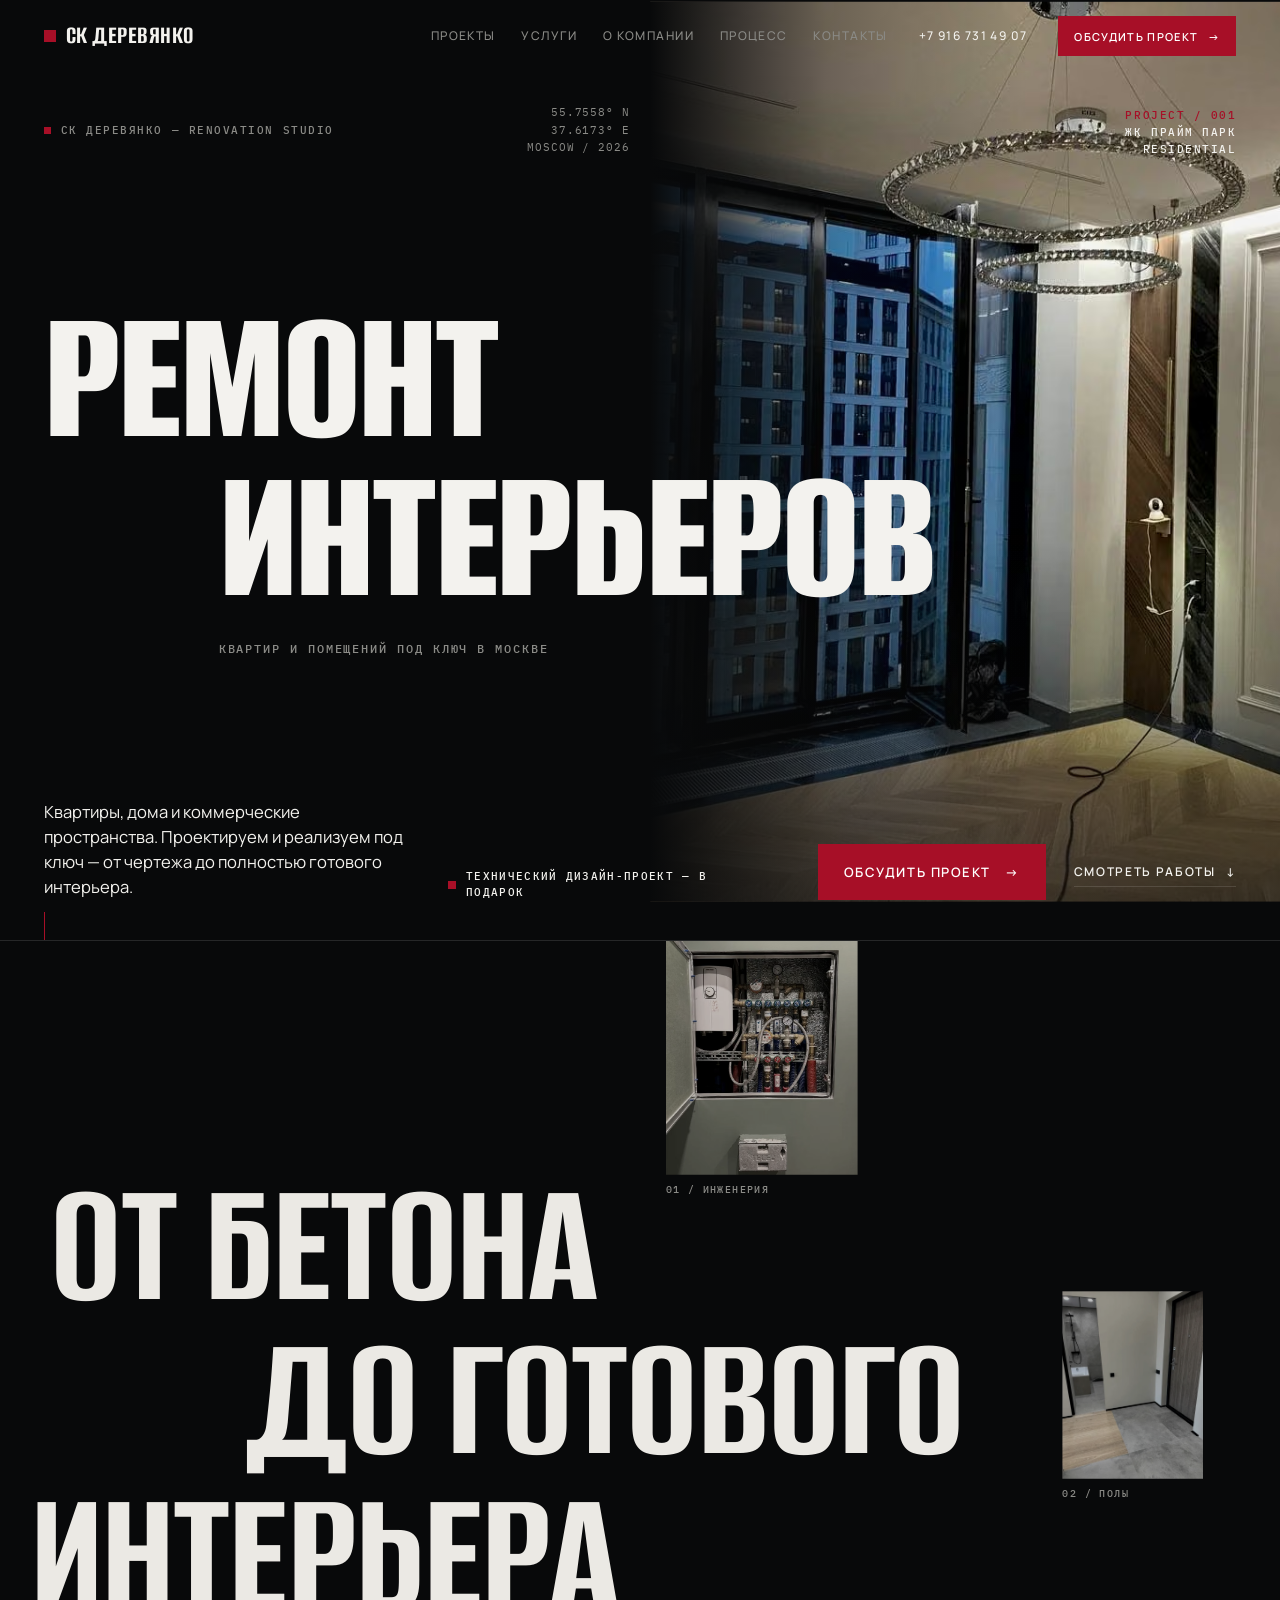
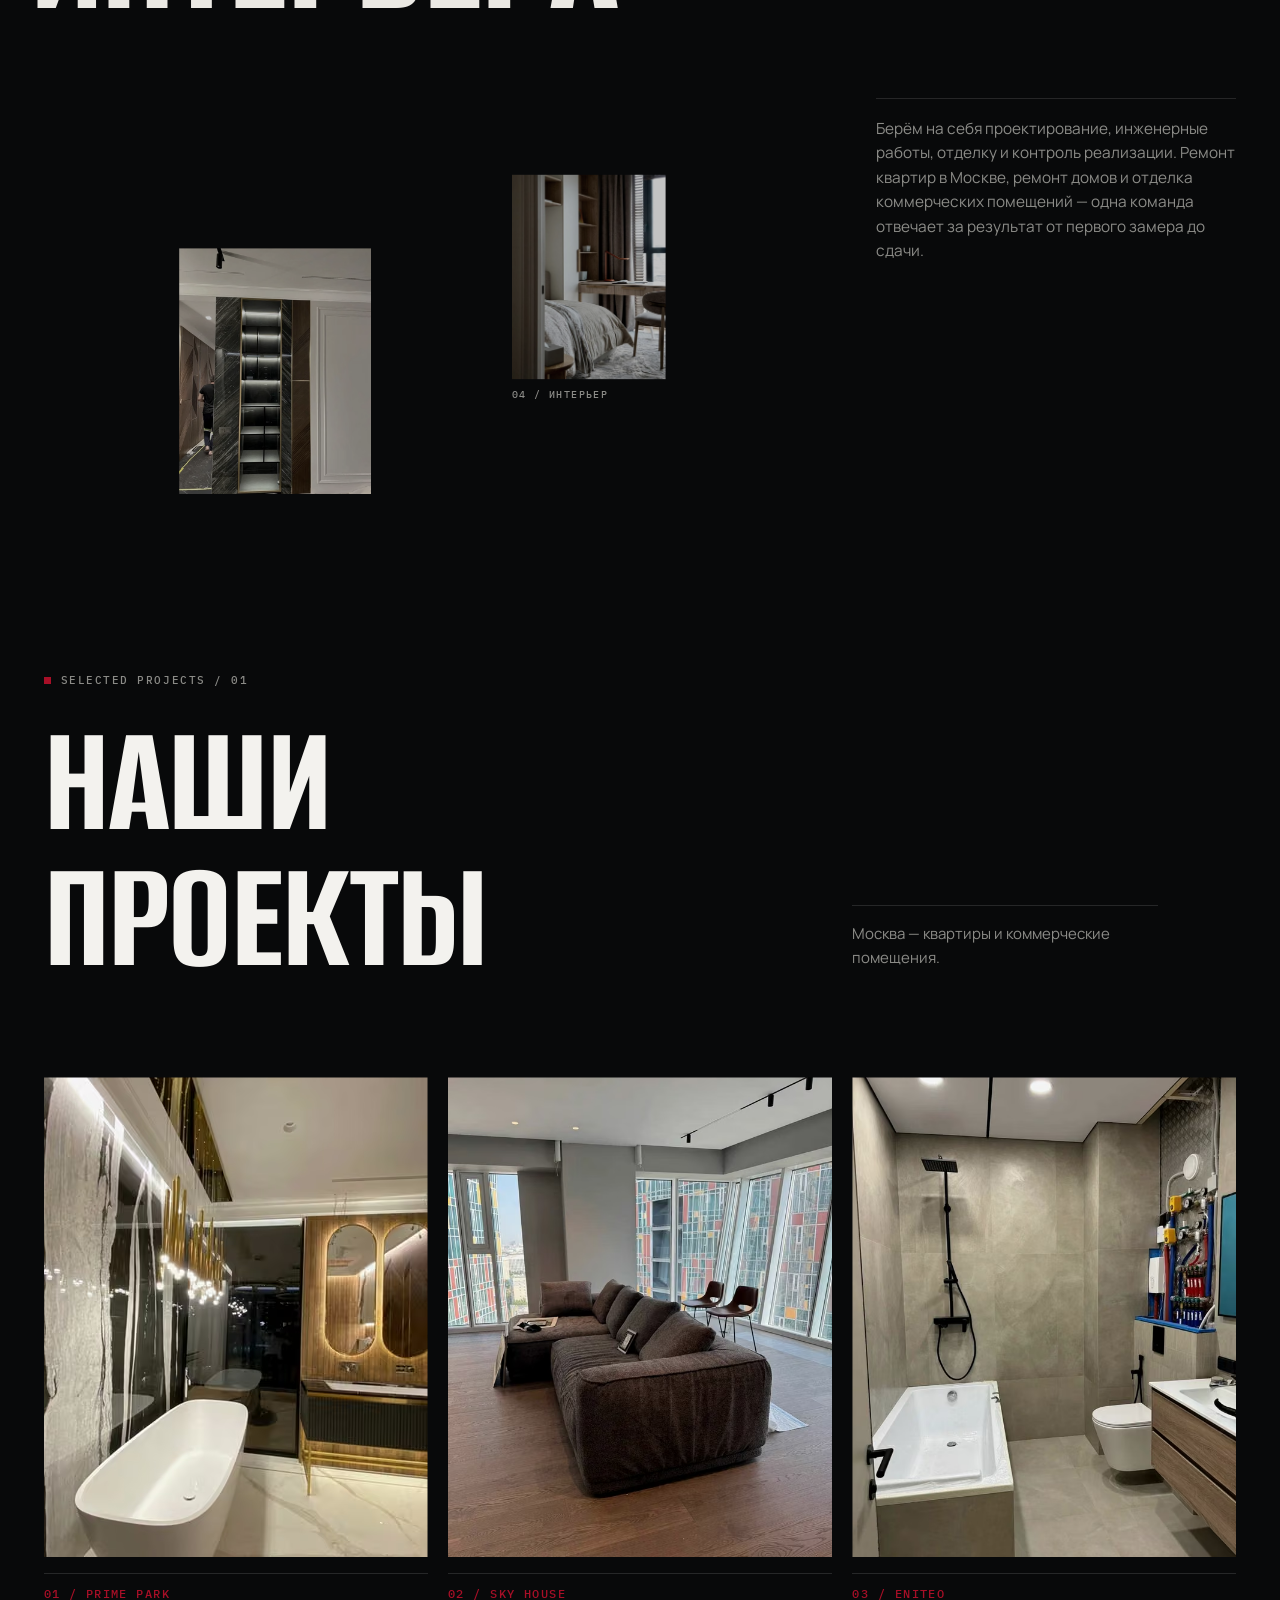
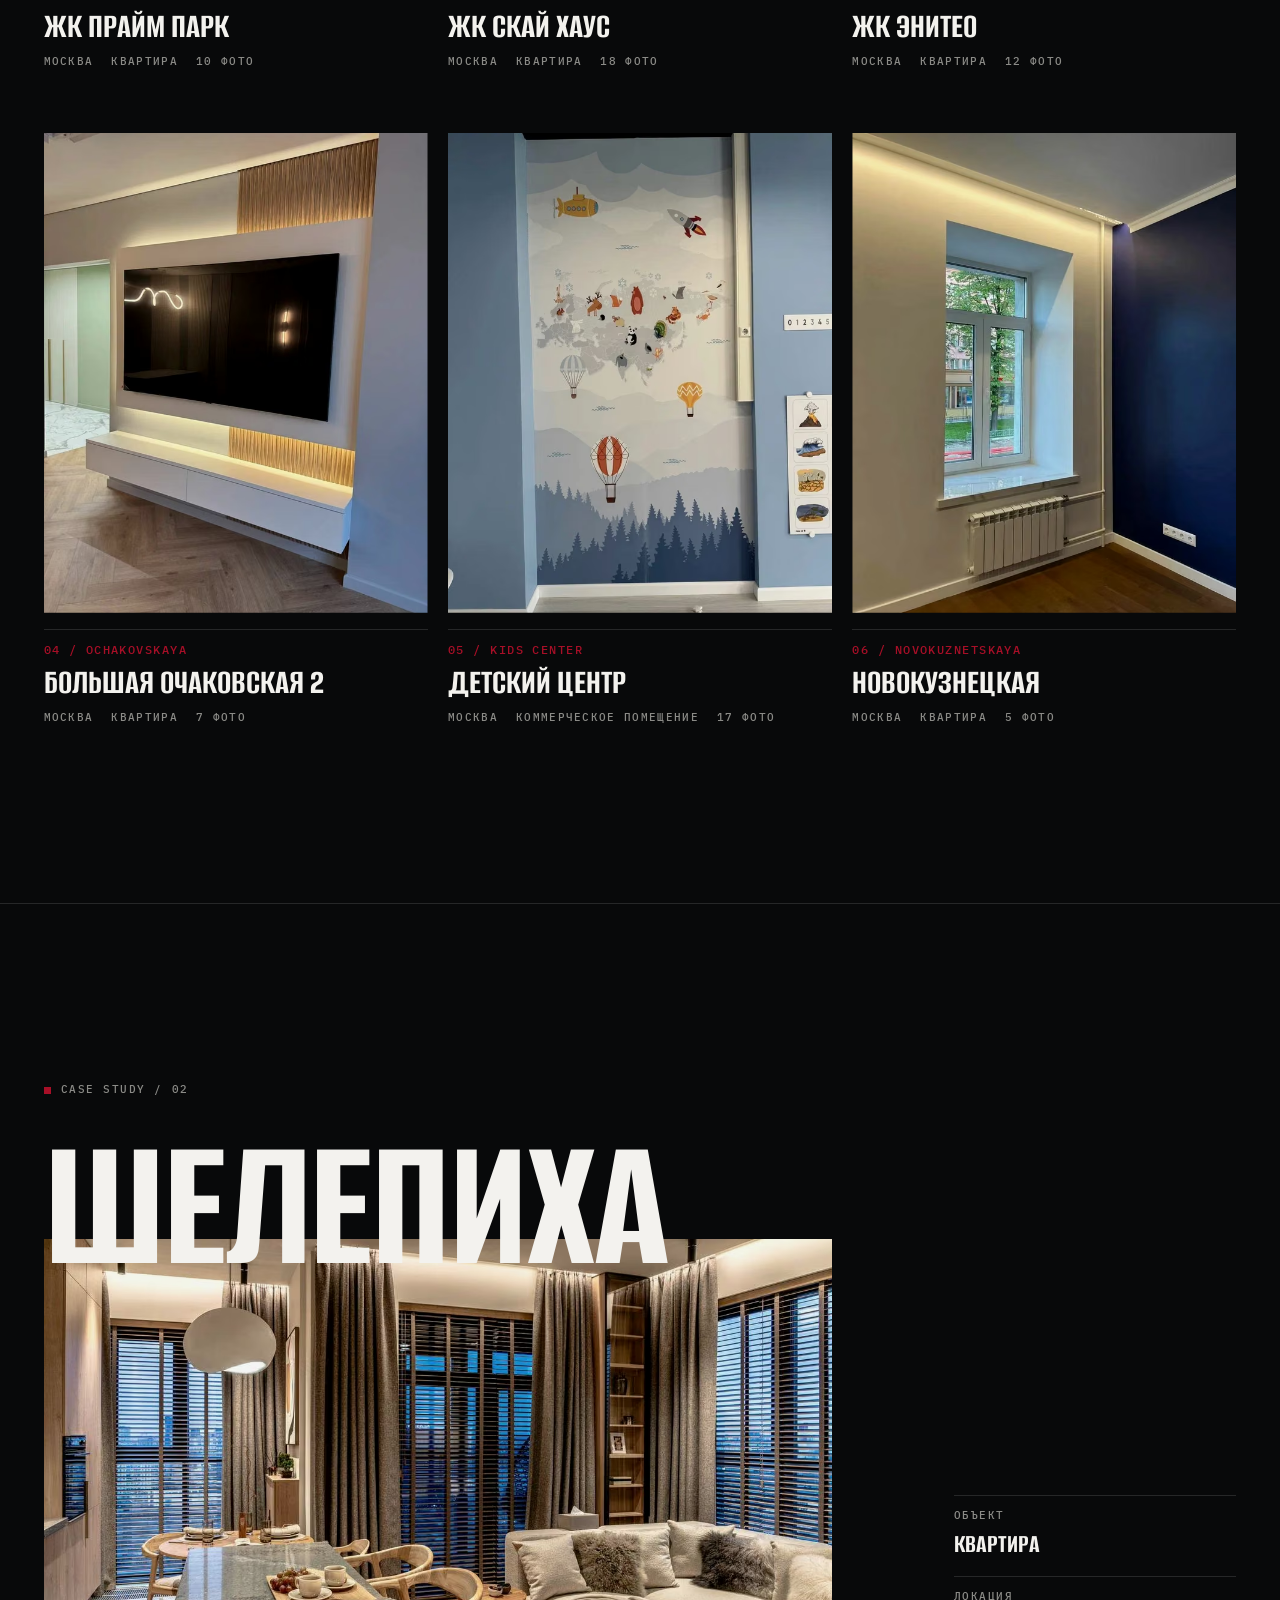
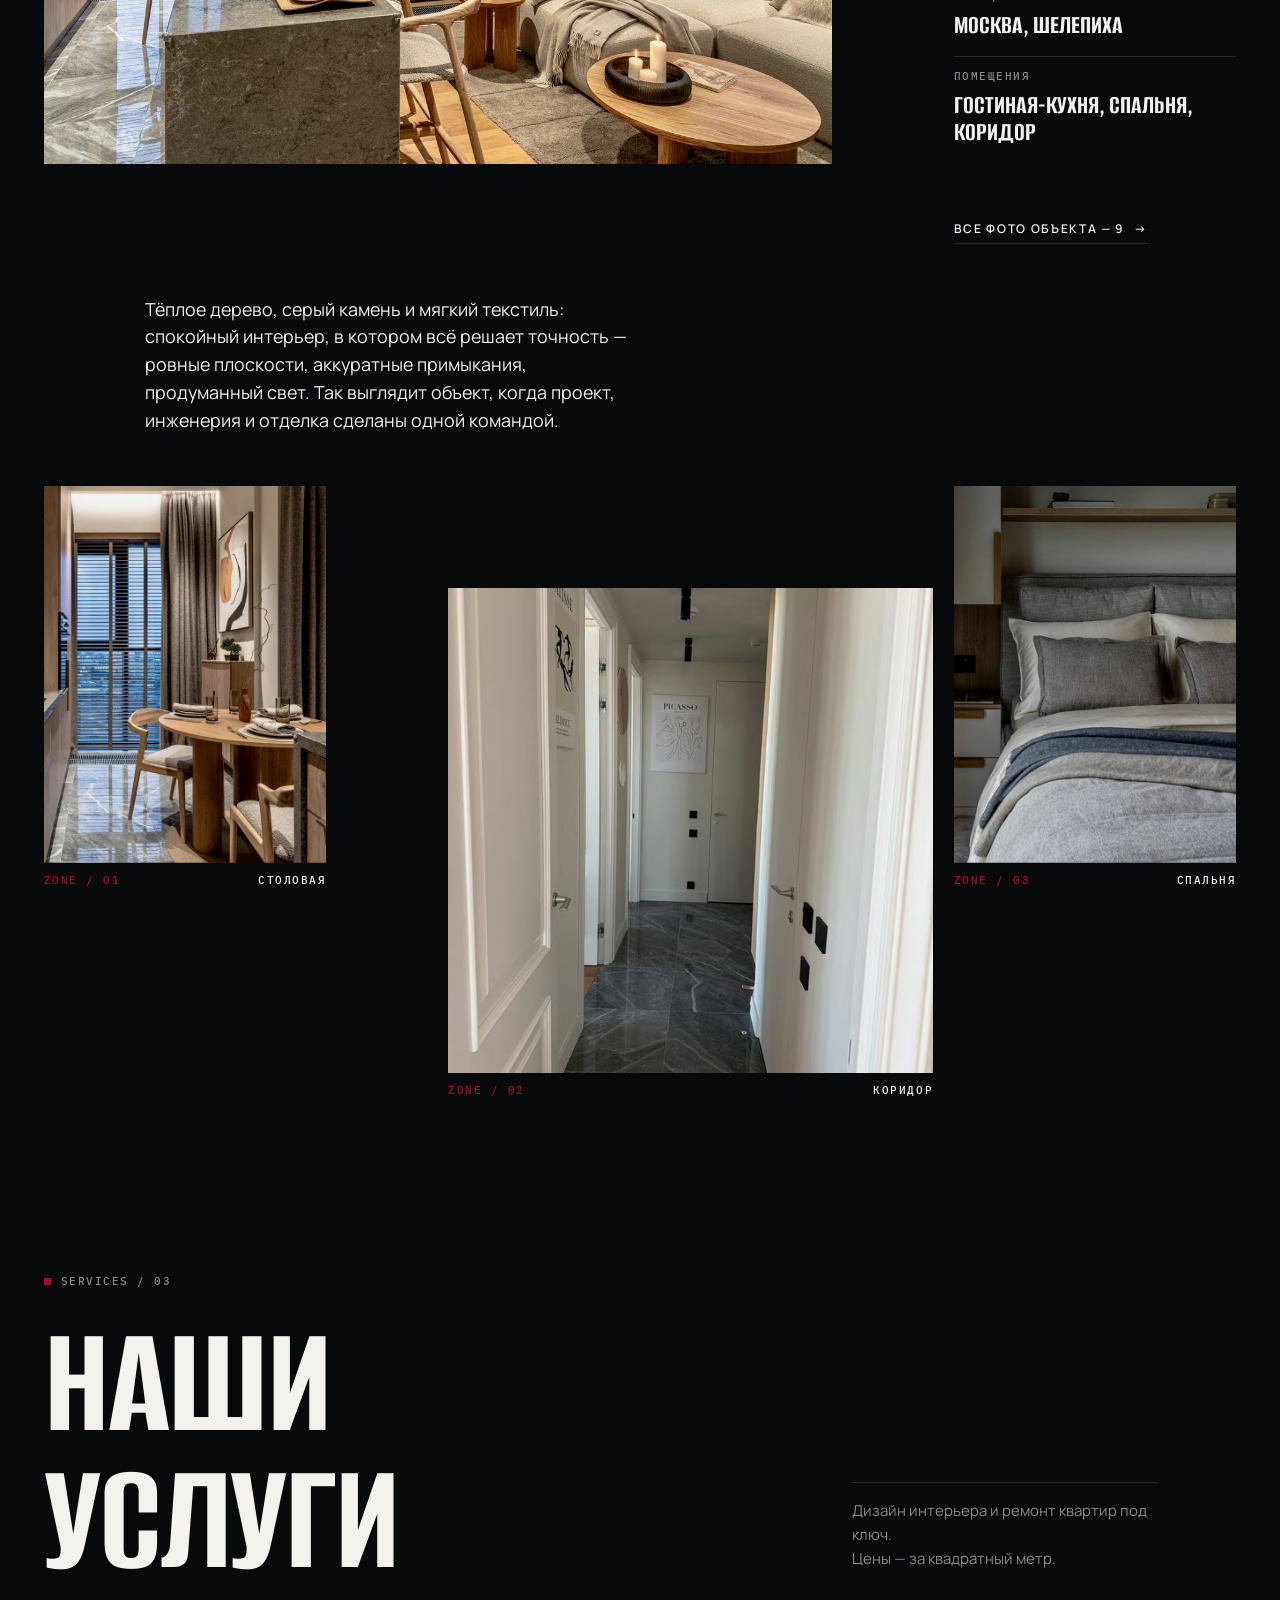
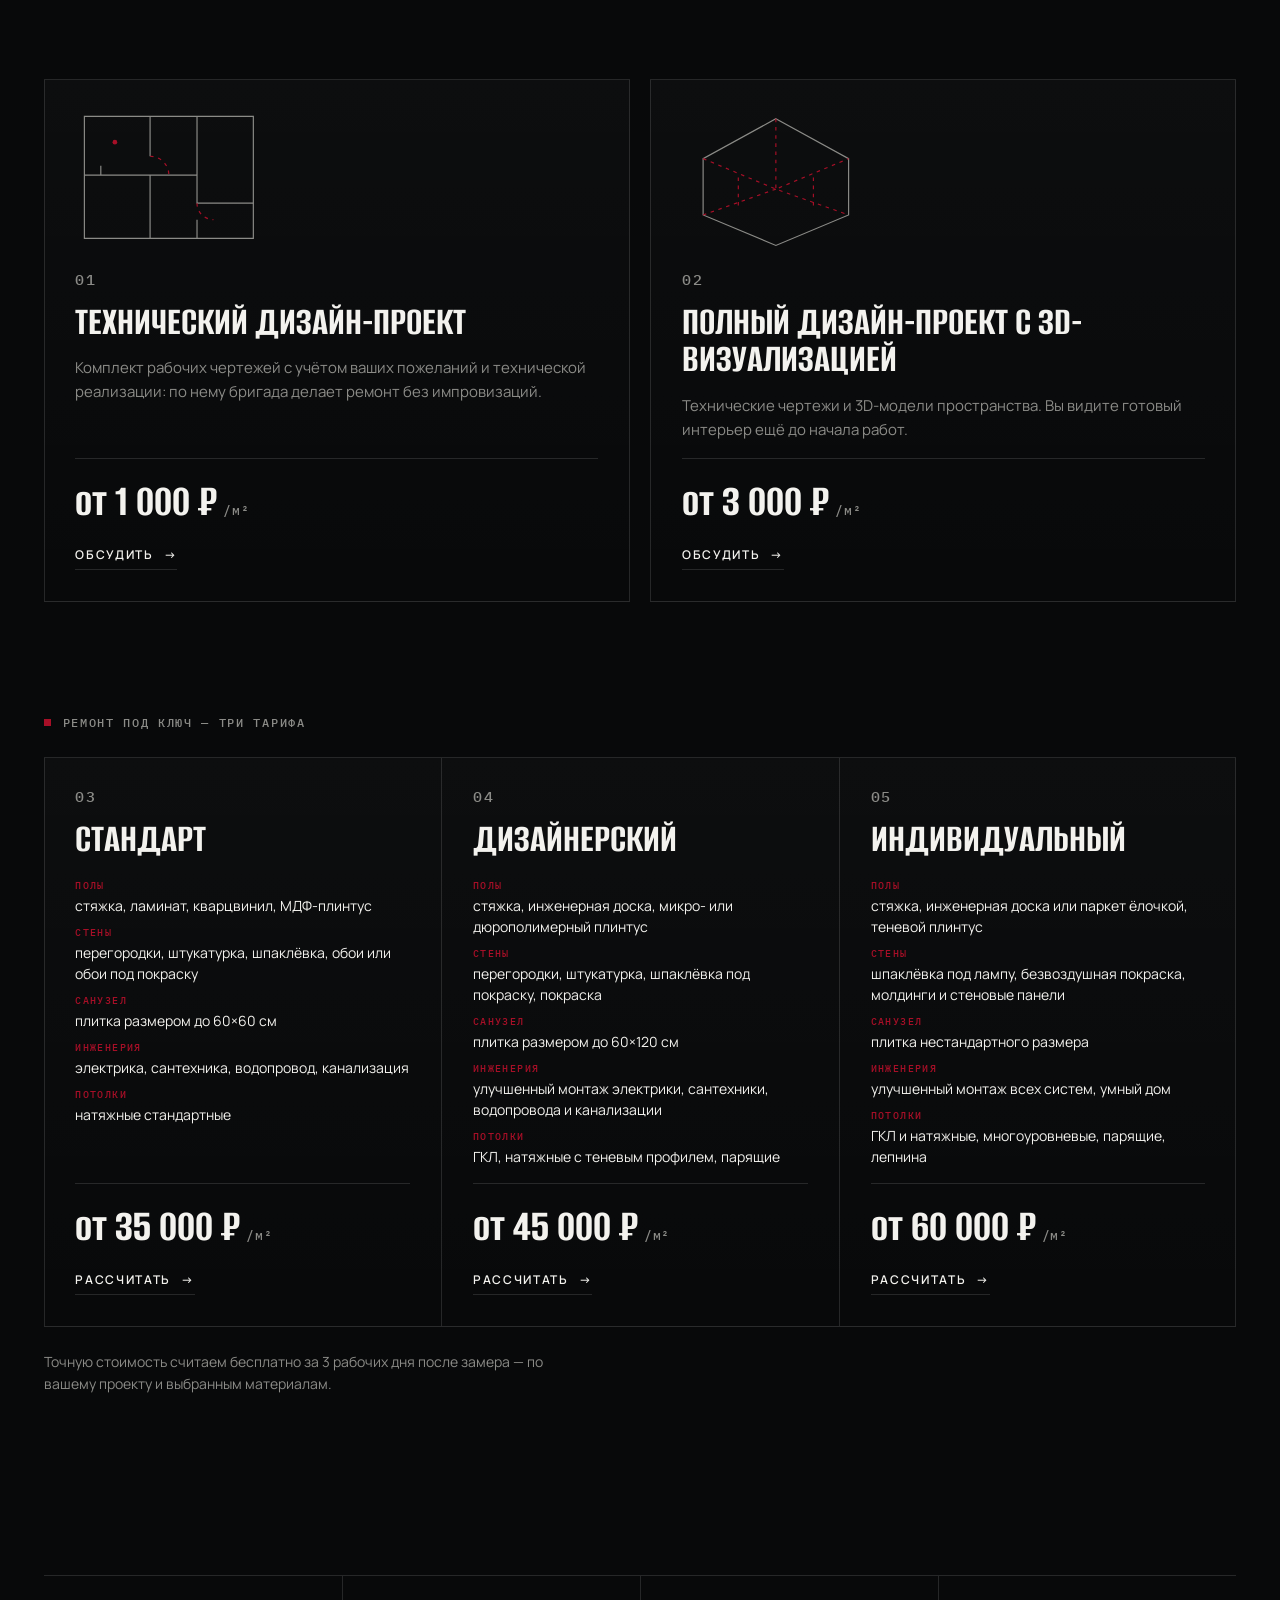
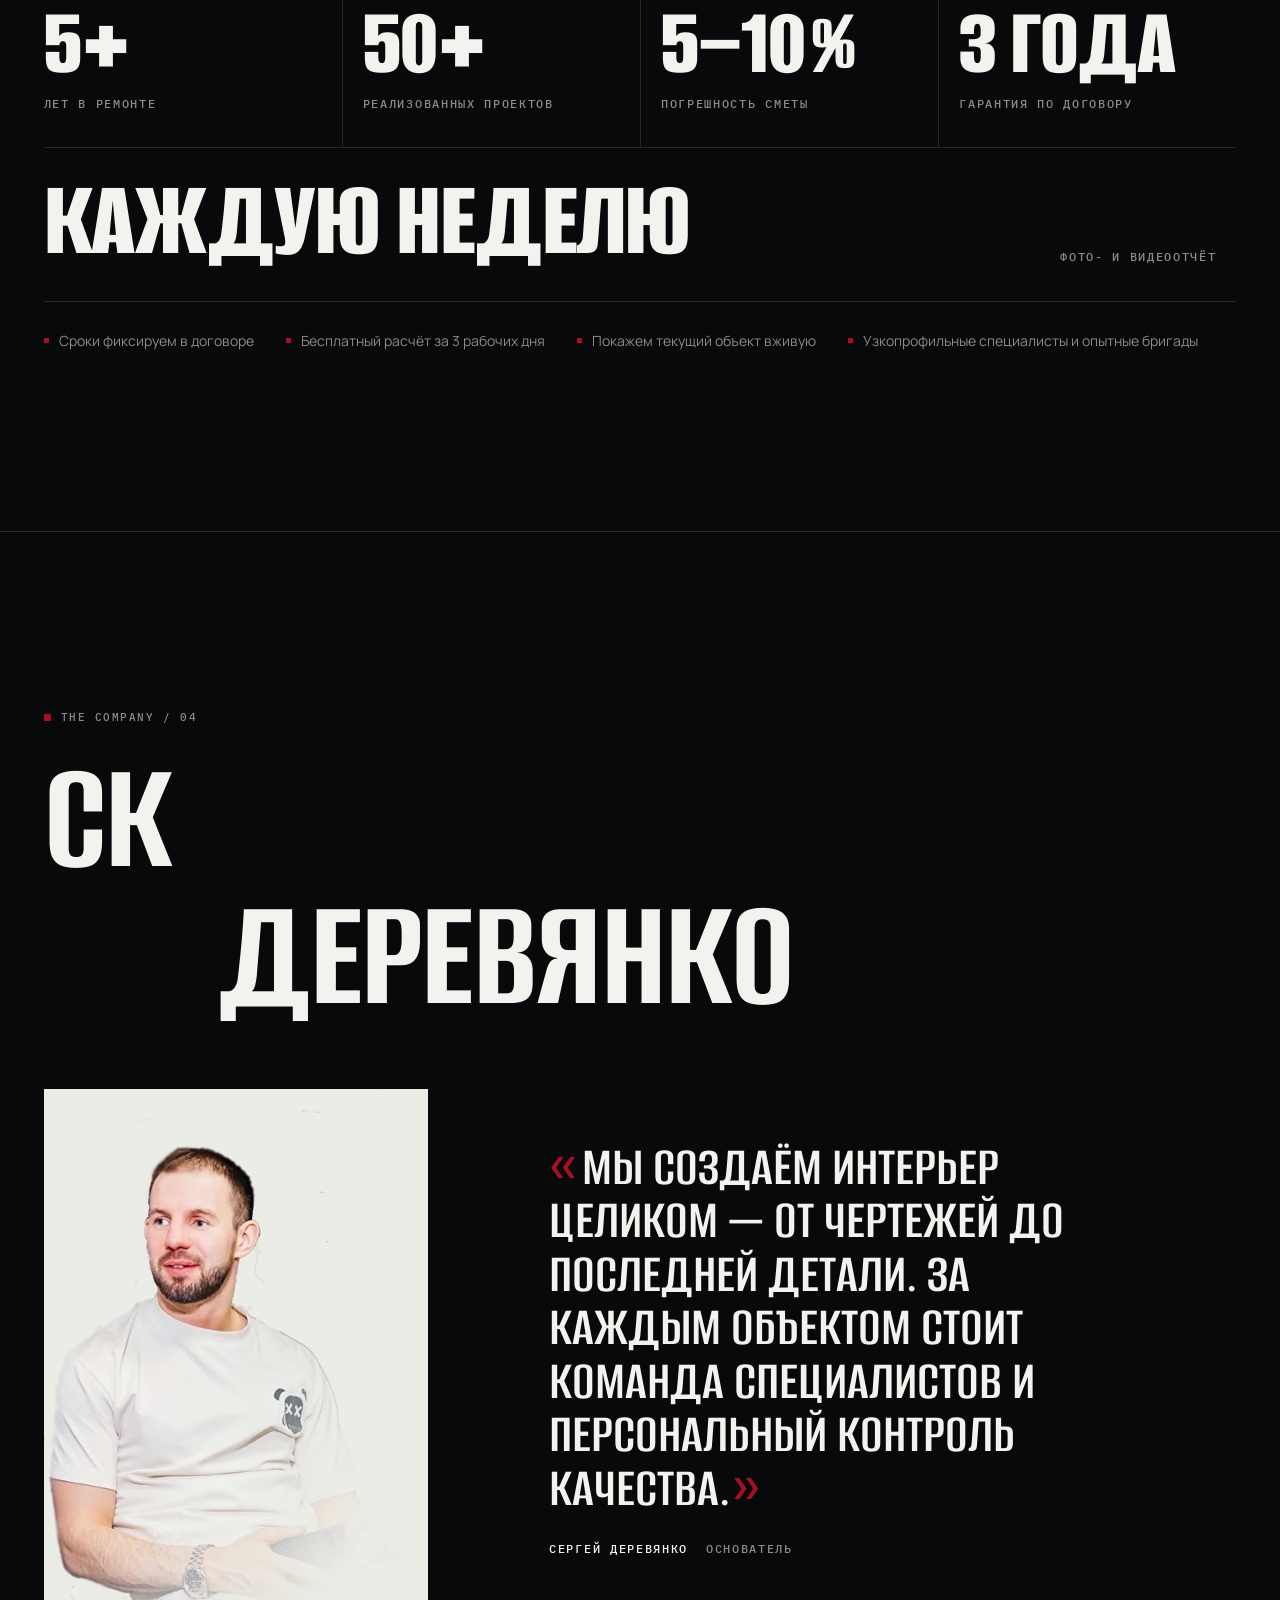
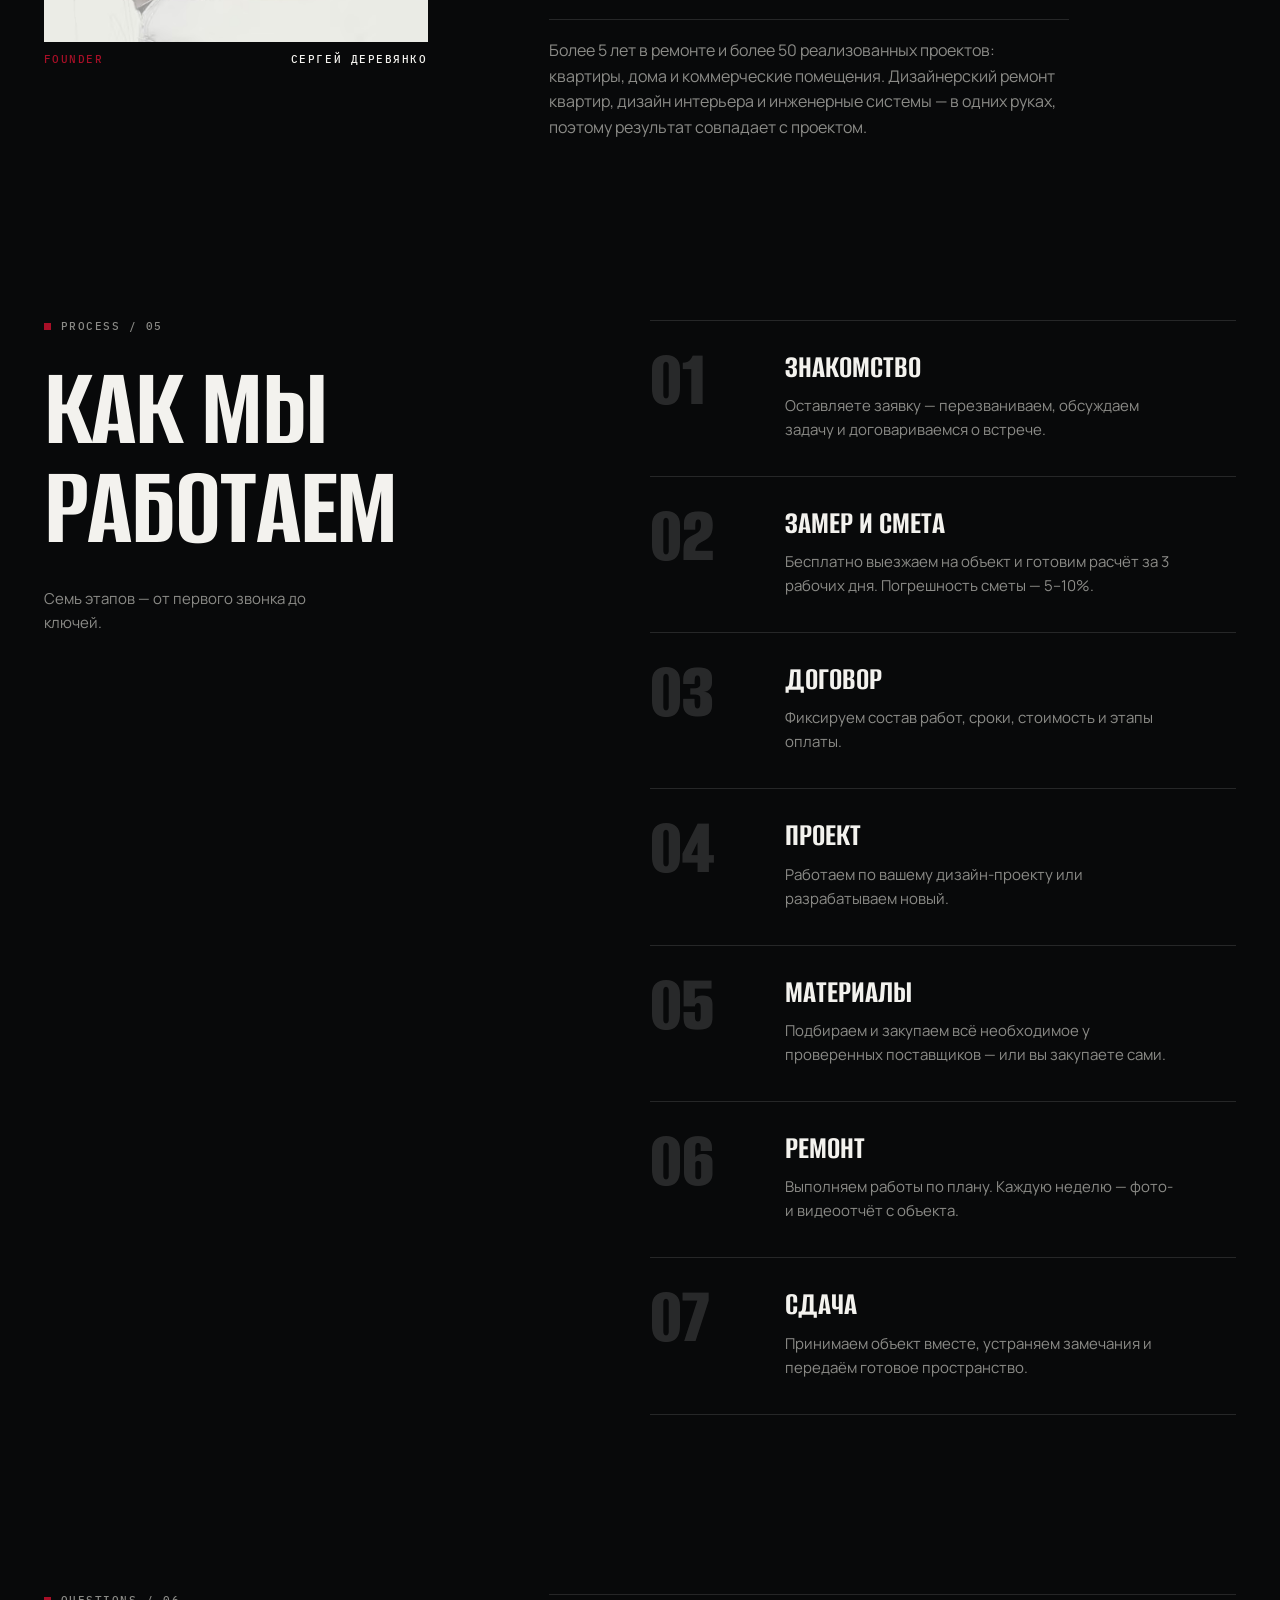
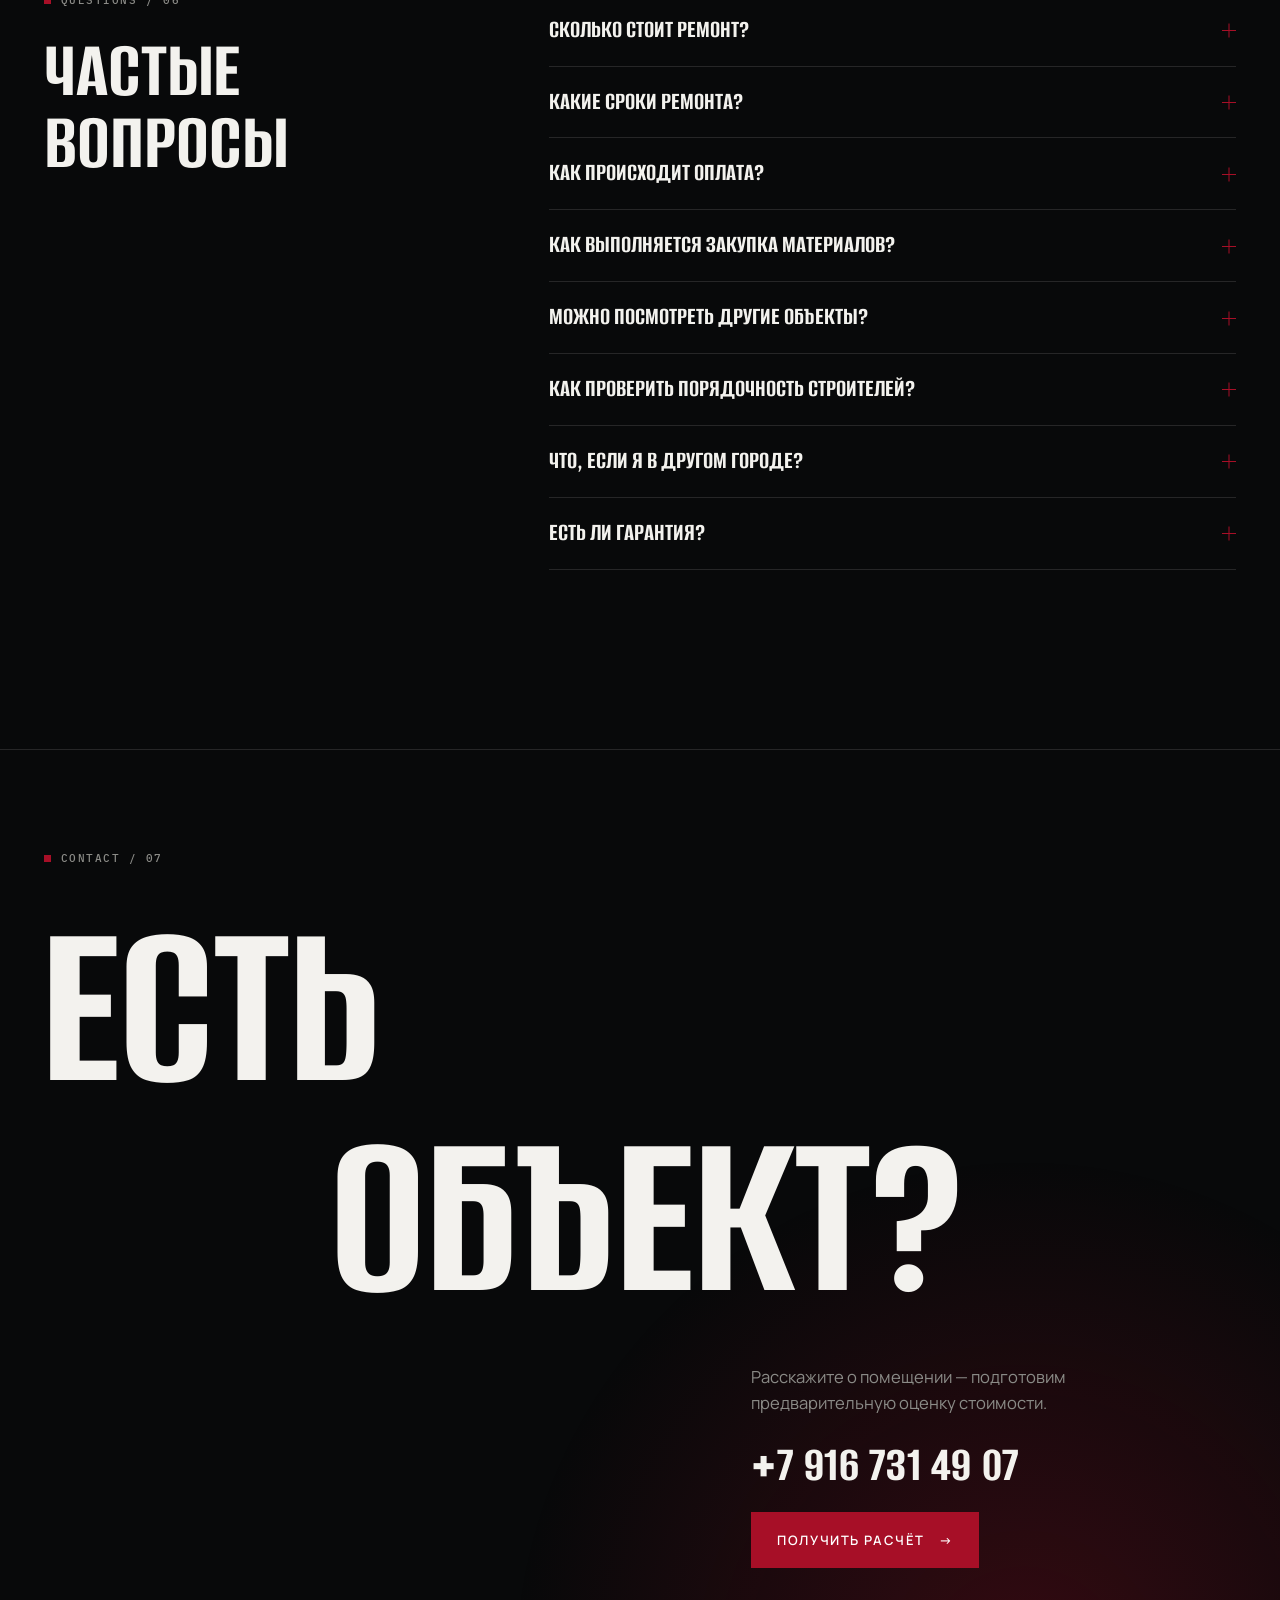
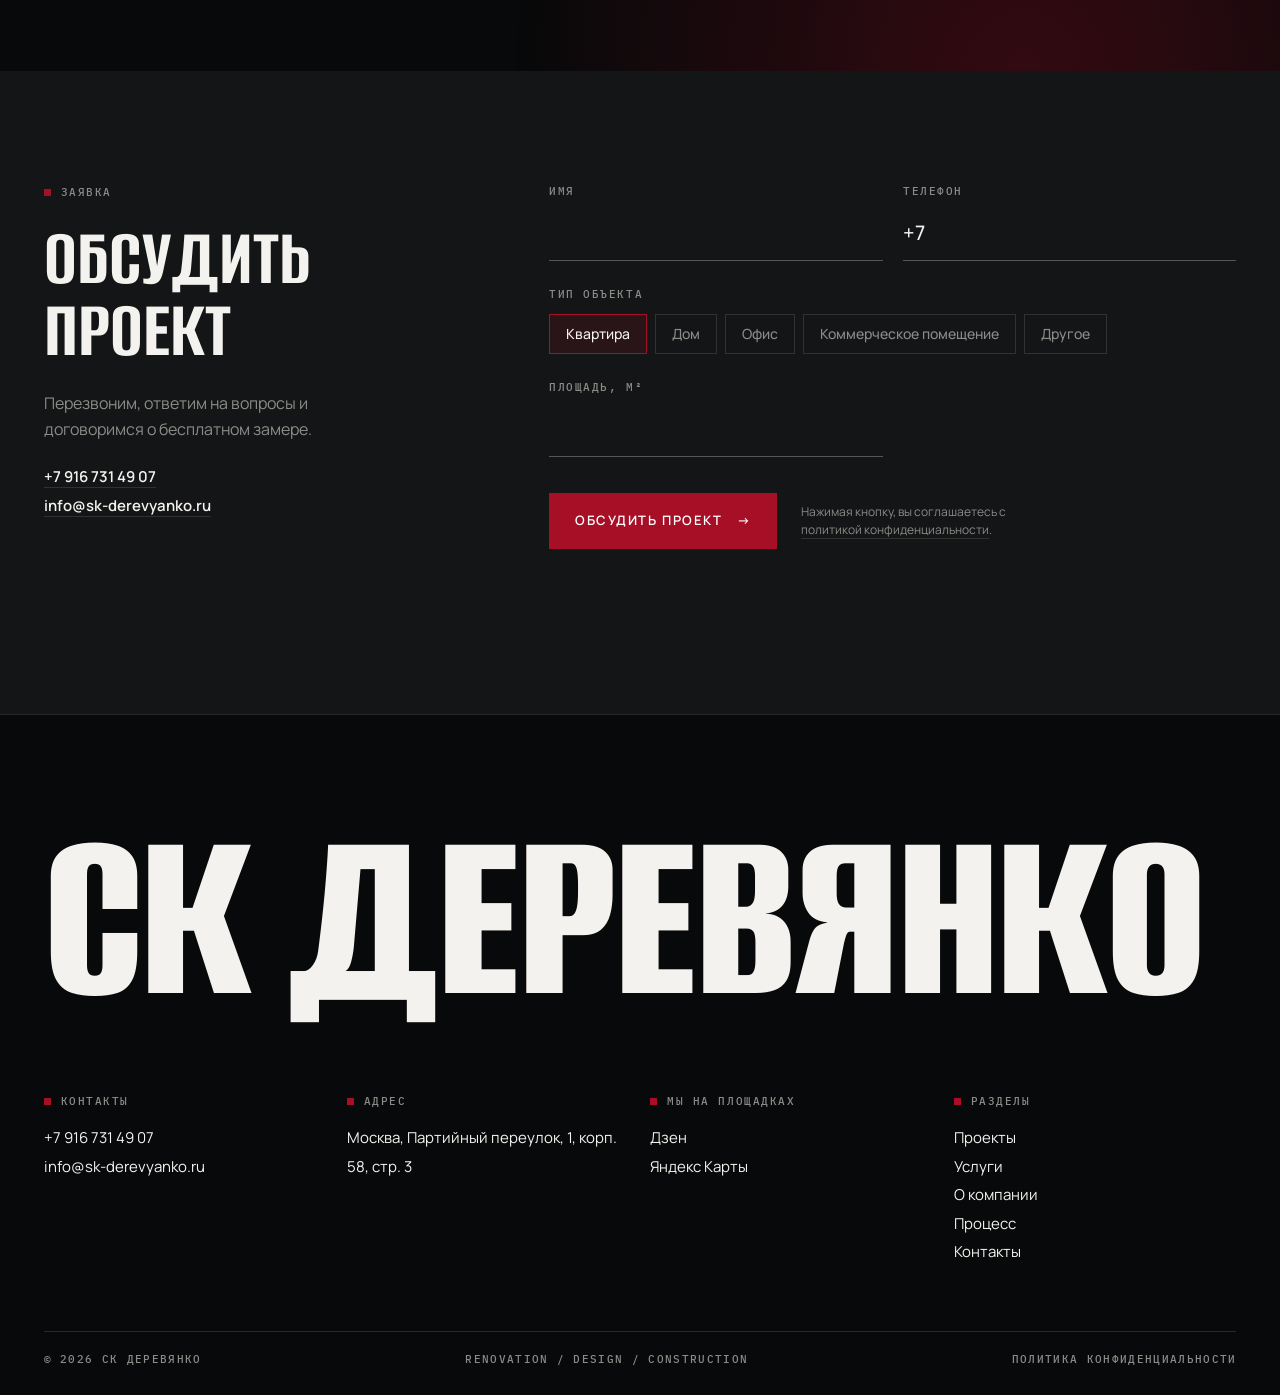
==== commit b5a19fd6: "Маска телефона с постоянным +7, липкая кнопка «Обсудить проект» на мобильном Co-Authored-By: Claude " ====
--- a/index.html
+++ b/index.html
@@ -7,7 +7,7 @@
 <link rel="preconnect" href="https://fonts.googleapis.com"><link rel="preconnect" href="https://fonts.gstatic.com" crossorigin>
 <link rel="stylesheet" href="https://fonts.googleapis.com/css2?family=Alumni+Sans:wght@500;600;700;800&family=Manrope:wght@400;500;600&family=IBM+Plex+Mono:wght@400;500&display=swap">
 <link rel="preload" as="image" type="image/avif" imagesrcset="assets/img/prime-spalnya-640.avif 640w, assets/img/prime-spalnya-1280.avif 1280w" imagesizes="(max-width: 760px) 100vw, 55vw">
-<link rel="stylesheet" href="assets/css/site.css?v=ecb18b88">
+<link rel="stylesheet" href="assets/css/site.css?v=17ea8245">
 <script type="application/ld+json">{"@context": "https://schema.org", "@graph": [{"@type": ["HomeAndConstructionBusiness", "GeneralContractor"], "@id": "https://sk-derevyanko.ru/#org", "name": "СК Деревянко", "url": "https://sk-derevyanko.ru/", "image": "https://sk-derevyanko.ru/wp-content/uploads/2025/09/photo_2025-09-03_14-50-56.jpg", "telephone": "+79167314907", "email": "info@sk-derevyanko.ru", "priceRange": "от 35 000 ₽/м²", "address": {"@type": "PostalAddress", "streetAddress": "Партийный переулок, 1, корп. 58, стр. 3", "addressLocality": "Москва", "postalCode": "115093", "addressCountry": "RU"}, "areaServed": {"@type": "City", "name": "Москва"}, "founder": {"@type": "Person", "name": "Сергей Деревянко", "jobTitle": "Основатель"}, "sameAs": ["https://dzen.ru/id/66869490deb14e765dcd9429", "https://yandex.ru/maps/org/derevyanko/121687699078/"], "hasOfferCatalog": {"@type": "OfferCatalog", "name": "Услуги и цены", "itemListElement": [{"@type": "Offer", "itemOffered": {"@type": "Service", "name": "Технический дизайн-проект"}, "priceSpecification": {"@type": "UnitPriceSpecification", "price": 1000, "priceCurrency": "RUB", "unitCode": "MTK", "unitText": "м²", "minPrice": 1000}}, {"@type": "Offer", "itemOffered": {"@type": "Service", "name": "Полный дизайн-проект с 3D-визуализацией"}, "priceSpecification": {"@type": "UnitPriceSpecification", "price": 3000, "priceCurrency": "RUB", "unitCode": "MTK", "unitText": "м²", "minPrice": 3000}}, {"@type": "Offer", "itemOffered": {"@type": "Service", "name": "Ремонт квартиры под ключ — тариф «Стандарт»"}, "priceSpecification": {"@type": "UnitPriceSpecification", "price": 35000, "priceCurrency": "RUB", "unitCode": "MTK", "unitText": "м²", "minPrice": 35000}}, {"@type": "Offer", "itemOffered": {"@type": "Service", "name": "Ремонт квартиры под ключ — тариф «Дизайнерский»"}, "priceSpecification": {"@type": "UnitPriceSpecification", "price": 45000, "priceCurrency": "RUB", "unitCode": "MTK", "unitText": "м²", "minPrice": 45000}}, {"@type": "Offer", "itemOffered": {"@type": "Service", "name": "Ремонт квартиры под ключ — тариф «Индивидуальный»"}, "priceSpecification": {"@type": "UnitPriceSpecification", "price": 60000, "priceCurrency": "RUB", "unitCode": "MTK", "unitText": "м²", "minPrice": 60000}}]}}, {"@type": "WebSite", "@id": "https://sk-derevyanko.ru/#site", "url": "https://sk-derevyanko.ru/", "name": "СК Деревянко", "inLanguage": "ru", "publisher": {"@id": "https://sk-derevyanko.ru/#org"}}, {"@type": "WebPage", "@id": "https://sk-derevyanko.ru/#page", "url": "https://sk-derevyanko.ru/", "name": "Ремонт квартир и помещений под ключ в Москве — СК Деревянко", "description": "Ремонт квартир, домов и коммерческих помещений под ключ в Москве: дизайн-проект, инженерия, отделка и контроль. От 35 000 ₽/м², смета с погрешностью 5–10%, гарантия 3 года.", "isPartOf": {"@id": "https://sk-derevyanko.ru/#site"}, "about": {"@id": "https://sk-derevyanko.ru/#org"}, "inLanguage": "ru"}, {"@type": "FAQPage", "@id": "https://sk-derevyanko.ru/#faq", "mainEntity": [{"@type": "Question", "name": "Сколько стоит ремонт?", "acceptedAnswer": {"@type": "Answer", "text": "Стоимость ремонта под ключ зависит от сложности проекта и рассчитывается индивидуально. Минимальная стоимость — от 35 000 ₽ за квадратный метр по тарифу «Стандарт»."}}, {"@type": "Question", "name": "Какие сроки ремонта?", "acceptedAnswer": {"@type": "Answer", "text": "Сроки зависят от сложности работ и площади. Обычно — от двух месяцев до полугода. Точный срок фиксируется в договоре после замера."}}, {"@type": "Question", "name": "Как происходит оплата?", "acceptedAnswer": {"@type": "Answer", "text": "Оплата делится на этапы, каждый зафиксирован в договоре. Перед очередным этапом вносится предоплата — так вы прозрачно контролируете весь процесс."}}, {"@type": "Question", "name": "Как выполняется закупка материалов?", "acceptedAnswer": {"@type": "Answer", "text": "Можно закупать самостоятельно или доверить закупку нам. Мы работаем с проверенными поставщиками, наценка прозрачна и согласуется заранее. Перед покупкой вы утверждаете счёт, доставки фиксируются фотоотчётом."}}, {"@type": "Question", "name": "Можно посмотреть другие объекты?", "acceptedAnswer": {"@type": "Answer", "text": "Да. Позвоните — договоримся о встрече на одном из текущих объектов и покажем, как мы работаем."}}, {"@type": "Question", "name": "Как проверить порядочность строителей?", "acceptedAnswer": {"@type": "Answer", "text": "Мы работаем открыто: еженедельные отчёты, фото и видео с объекта. Готовы к любым проверкам, включая технадзор."}}, {"@type": "Question", "name": "Что, если я в другом городе?", "acceptedAnswer": {"@type": "Answer", "text": "Есть опыт работы с удалёнными клиентами: постоянная связь, фото и видео — вы всегда в курсе событий."}}, {"@type": "Question", "name": "Есть ли гарантия?", "acceptedAnswer": {"@type": "Answer", "text": "Да, 3 года с момента сдачи объекта. Если в этот период возникнут дефекты, бесплатно их устраним. Гарантийные обязательства прописаны в договоре."}}]}, {"@type": "ItemList", "@id": "https://sk-derevyanko.ru/#projects", "name": "Наши проекты", "itemListElement": [{"@type": "ListItem", "position": 1, "item": {"@type": "CreativeWork", "name": "Ремонт: ЖК Прайм парк", "genre": "Квартира", "locationCreated": "Москва"}}, {"@type": "ListItem", "position": 2, "item": {"@type": "CreativeWork", "name": "Ремонт: ЖК Скай Хаус", "genre": "Квартира", "locationCreated": "Москва"}}, {"@type": "ListItem", "position": 3, "item": {"@type": "CreativeWork", "name": "Ремонт: ЖК Энитео", "genre": "Квартира", "locationCreated": "Москва"}}, {"@type": "ListItem", "position": 4, "item": {"@type": "CreativeWork", "name": "Ремонт: Шелепиха", "genre": "Квартира", "locationCreated": "Москва"}}, {"@type": "ListItem", "position": 5, "item": {"@type": "CreativeWork", "name": "Ремонт: Большая Очаковская 2", "genre": "Квартира", "locationCreated": "Москва"}}, {"@type": "ListItem", "position": 6, "item": {"@type": "CreativeWork", "name": "Ремонт: Детский центр", "genre": "Коммерческое помещение", "locationCreated": "Москва"}}, {"@type": "ListItem", "position": 7, "item": {"@type": "CreativeWork", "name": "Ремонт: Новокузнецкая", "genre": "Квартира", "locationCreated": "Москва"}}]}]}</script>
 </head><body>
 <a class="skip" href="#main">Перейти к содержимому</a>
@@ -113,7 +113,7 @@
 <form class="lead" action="send.php" method="post" novalidate>
 <label class="hp" aria-hidden="true">Не заполняйте<input name="website" tabindex="-1" autocomplete="off"></label>
 <label class="fld"><span>Имя</span><input name="your-name" autocomplete="name" required></label>
-<label class="fld"><span>Телефон</span><input name="your-phone" type="tel" inputmode="tel" autocomplete="tel" required placeholder="+7"></label>
+<label class="fld"><span>Телефон</span><input name="your-phone" type="tel" inputmode="tel" autocomplete="tel" required value="+7 " placeholder="+7 (___) ___-__-__" maxlength="18"></label>
 <fieldset class="fld types"><legend>Тип объекта</legend><div><label><input type="radio" name="object-type" value="Квартира" checked><span>Квартира</span></label><label><input type="radio" name="object-type" value="Дом"><span>Дом</span></label><label><input type="radio" name="object-type" value="Офис"><span>Офис</span></label><label><input type="radio" name="object-type" value="Коммерческое помещение"><span>Коммерческое помещение</span></label><label><input type="radio" name="object-type" value="Другое"><span>Другое</span></label></div></fieldset>
 <label class="fld"><span>Площадь, м²</span><input name="object-area" type="number" inputmode="numeric" min="1" max="100000"></label>
 <div class="form-act"><button class="btn mag" type="submit">Обсудить проект <span>→</span></button><p class="consent">Нажимая кнопку, вы соглашаетесь с <a href="https://sk-derevyanko.ru/privacy-policy/" target="_blank" rel="noopener">политикой конфиденциальности</a>.</p></div>
@@ -264,5 +264,6 @@
 </footer>
 <div class="lb" hidden role="dialog" aria-modal="true" aria-label="Фото объекта"><button class="lb-x" type="button" aria-label="Закрыть">Закрыть ✕</button><button class="lb-p" type="button" aria-label="Предыдущее фото">←</button><figure><img alt=""><figcaption></figcaption></figure><button class="lb-n" type="button" aria-label="Следующее фото">→</button></div>
 <div class="cursor" aria-hidden="true">View</div>
-<script src="assets/js/goals.js?v=ecb18b88" defer></script>
-<script src="assets/js/site.js?v=ecb18b88" defer></script></body></html>+<a class="m-cta off" href="#form">Обсудить проект <span>→</span></a>
+<script src="assets/js/goals.js?v=17ea8245" defer></script>
+<script src="assets/js/site.js?v=17ea8245" defer></script></body></html>
--- a/assets/css/site.css
+++ b/assets/css/site.css
@@ -332,6 +332,17 @@
   pointer-events:none;transform:scale(0);transition:transform .35s var(--ease)}
 .cursor.on{transform:scale(1)}
 @media (hover:hover) and (pointer:fine){[data-view],[data-view] .card-open{cursor:none}}
+
+/* ── мобильная кнопка заявки ─────────────────────────────── */
+.m-cta{display:none}
+@media (max-width:900px){
+  .m-cta{display:flex;align-items:center;justify-content:space-between;position:fixed;left:12px;right:12px;bottom:calc(12px + env(safe-area-inset-bottom));
+    z-index:40;height:56px;padding:0 22px;background:var(--red);color:#fff;font:600 13px/1 var(--body);letter-spacing:.12em;text-transform:uppercase;
+    box-shadow:0 10px 30px rgba(0,0,0,.45);transition:transform .45s var(--ease),opacity .3s}
+  .m-cta.off{transform:translateY(calc(100% + 24px));opacity:0;pointer-events:none}
+  .menu-open .m-cta{display:none}
+  .ftr{padding-bottom:calc(96px + env(safe-area-inset-bottom))}
+}
 
 /* ── адаптив ──────────────────────────────────────────────── */
 @media (max-width:1180px){
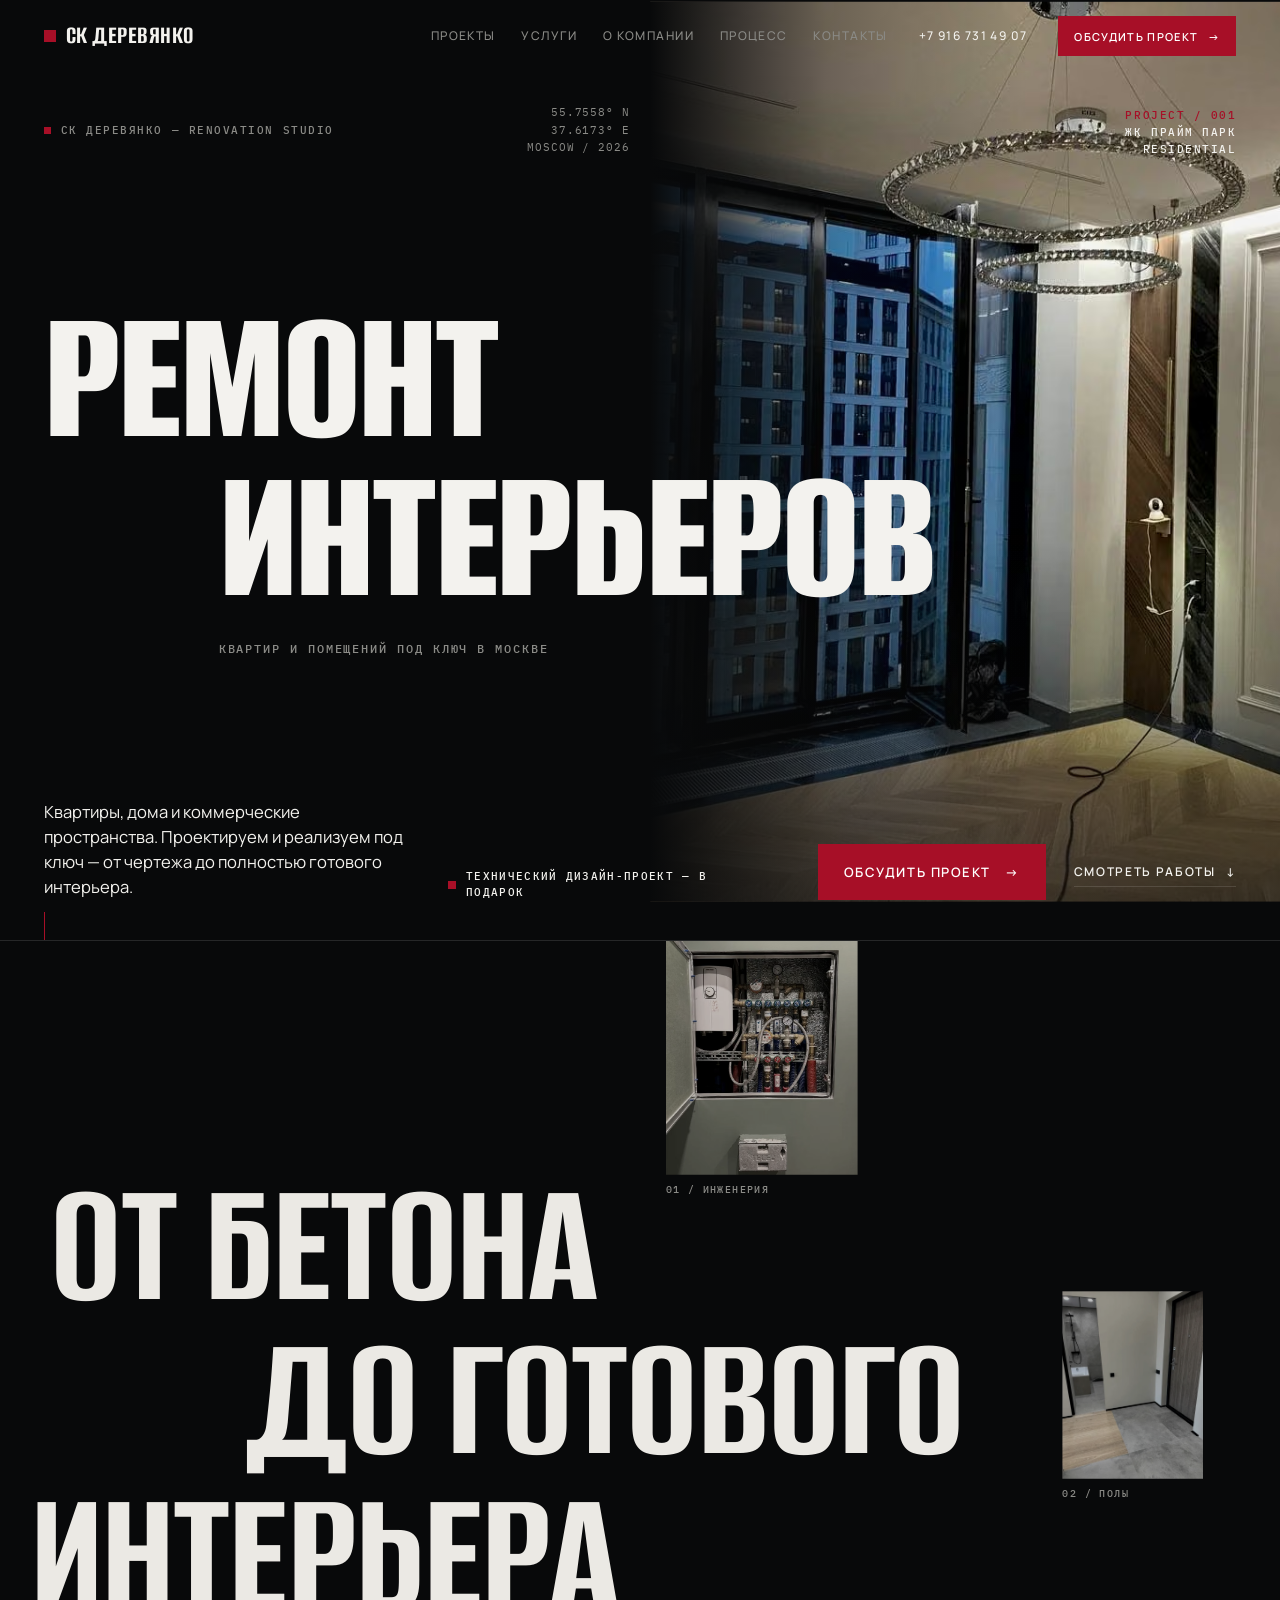
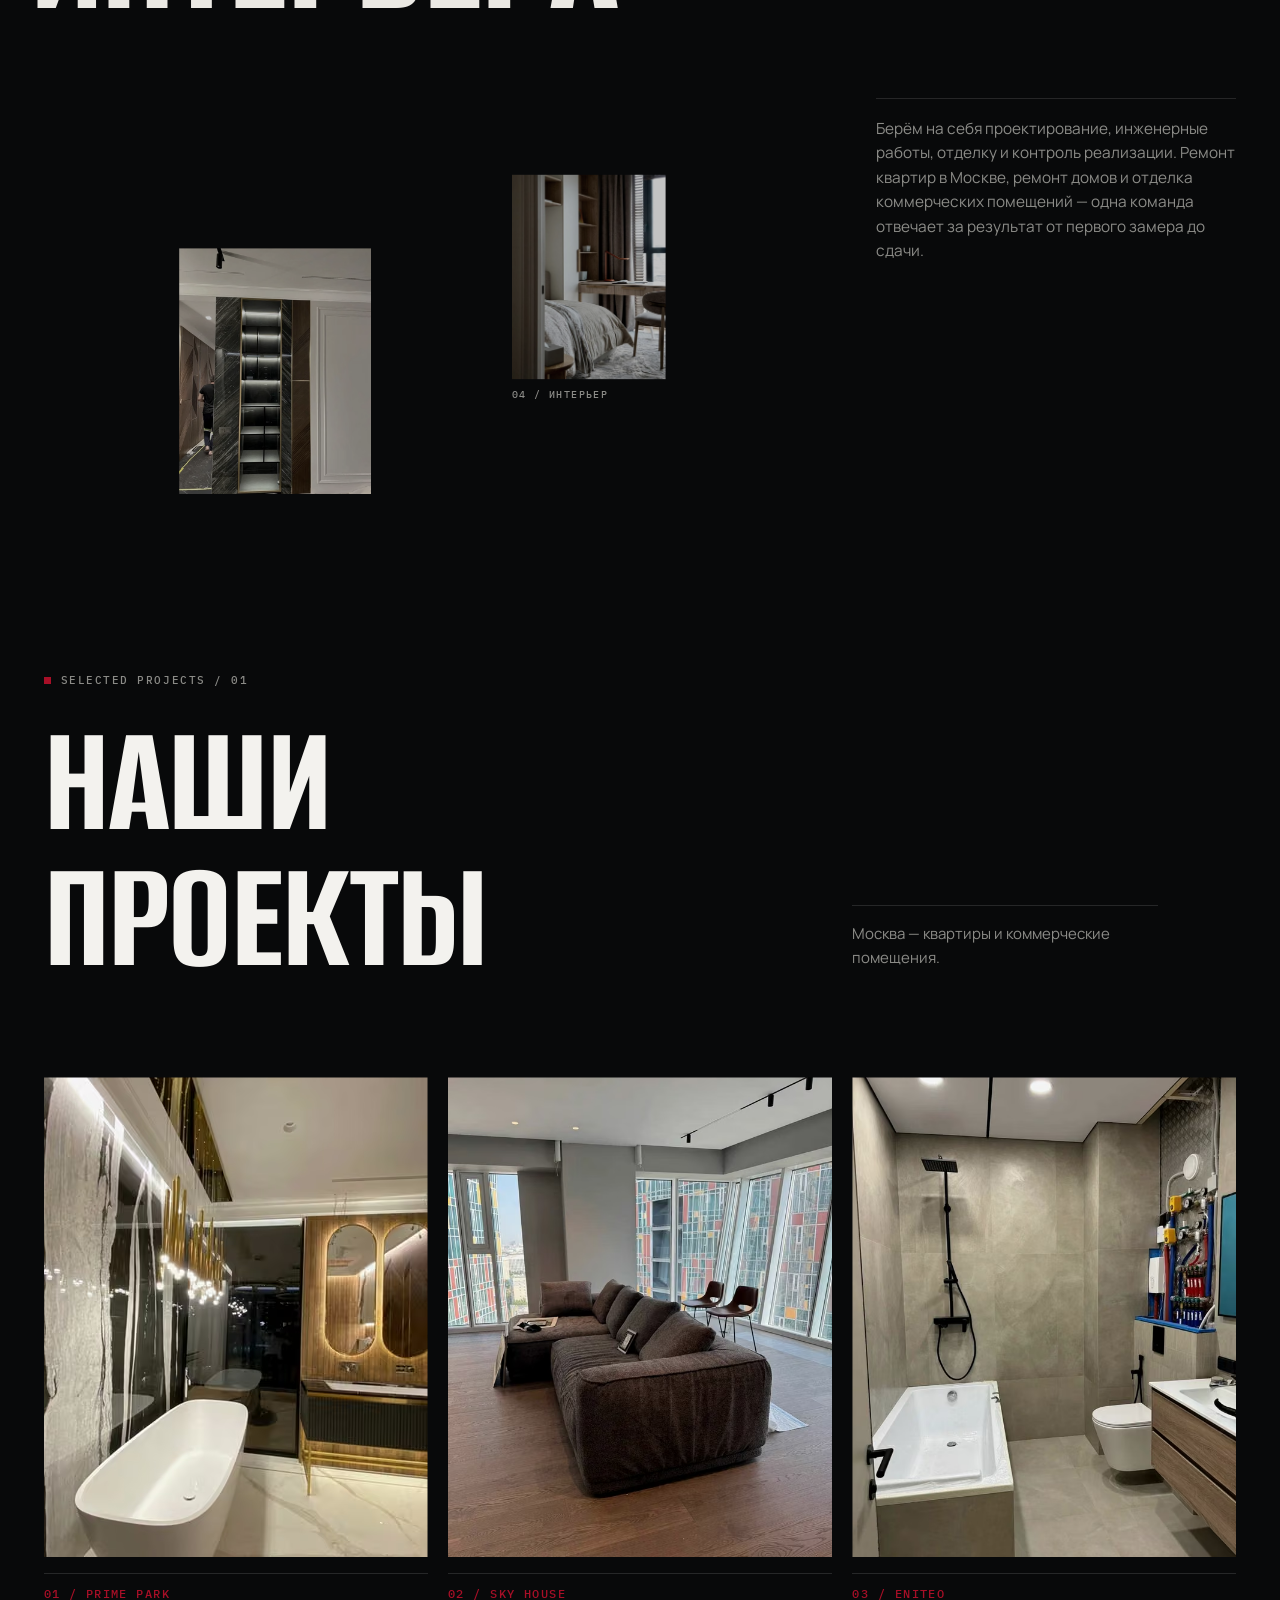
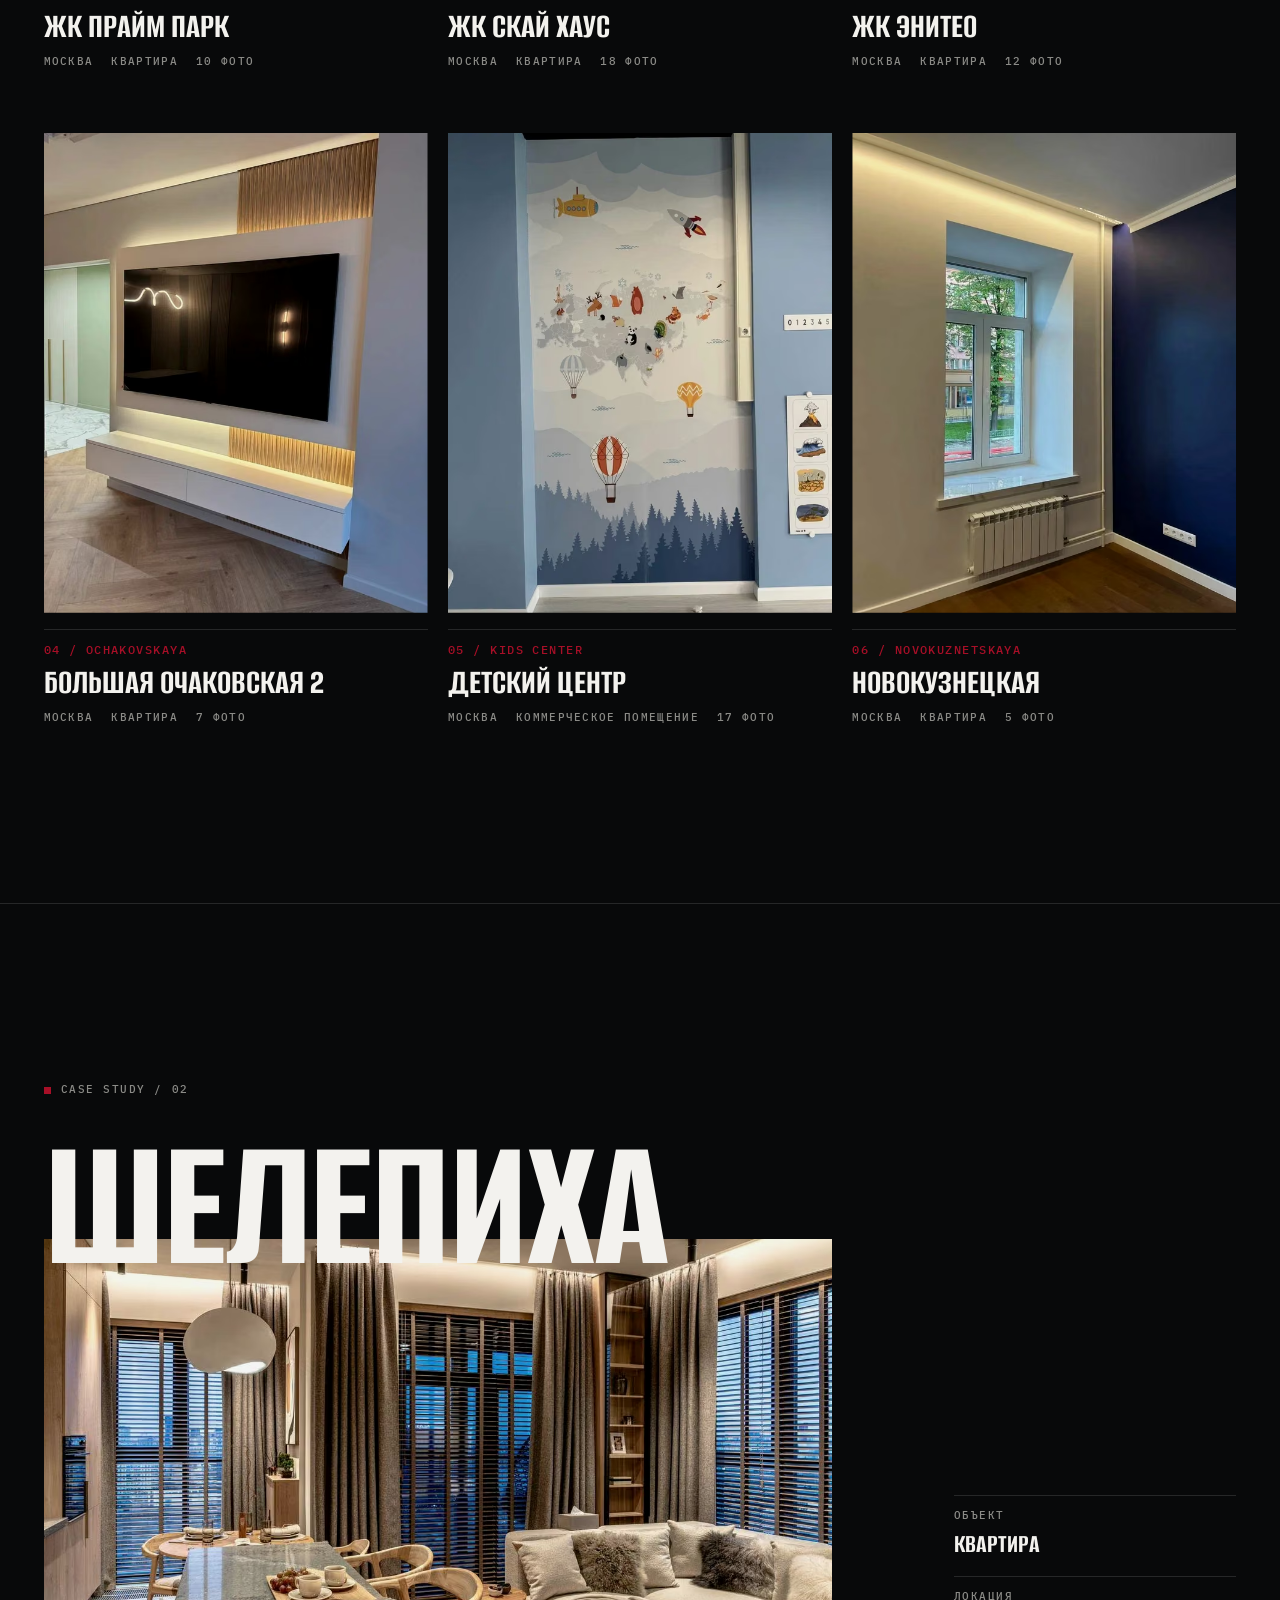
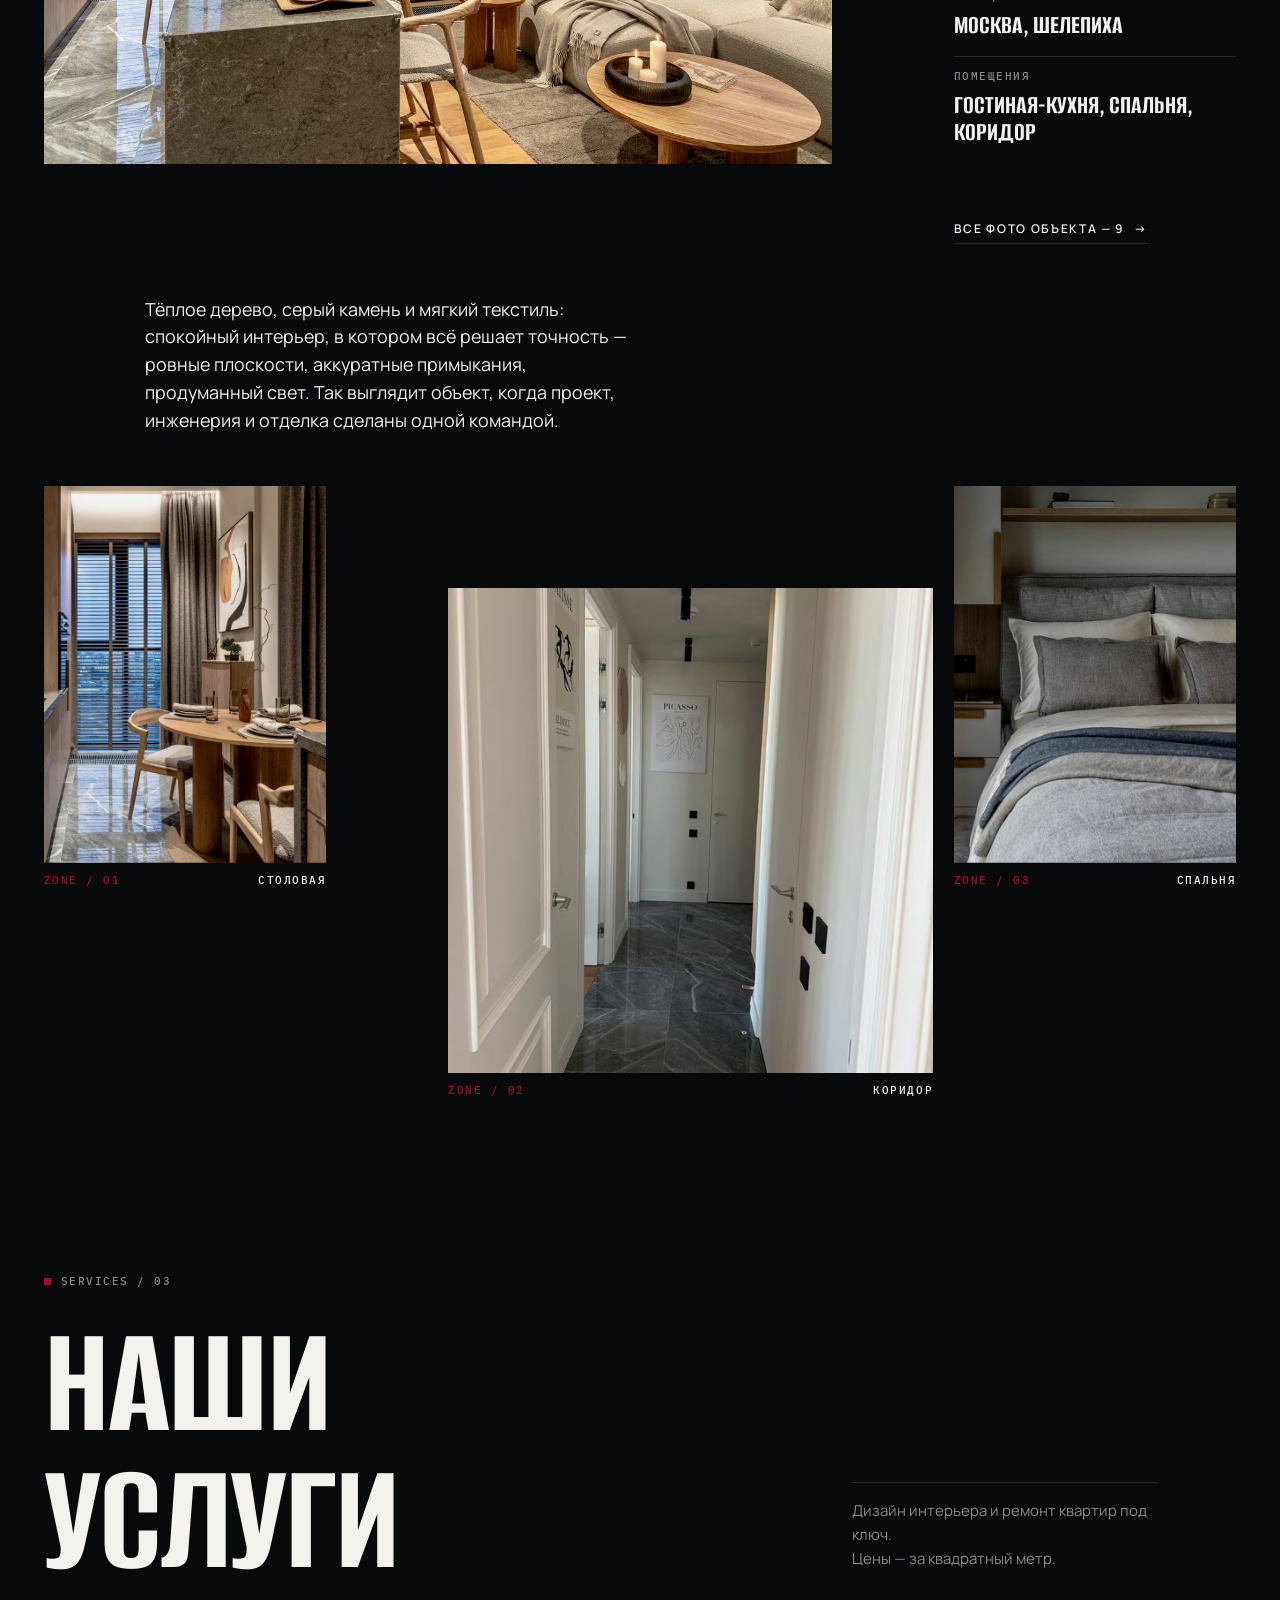
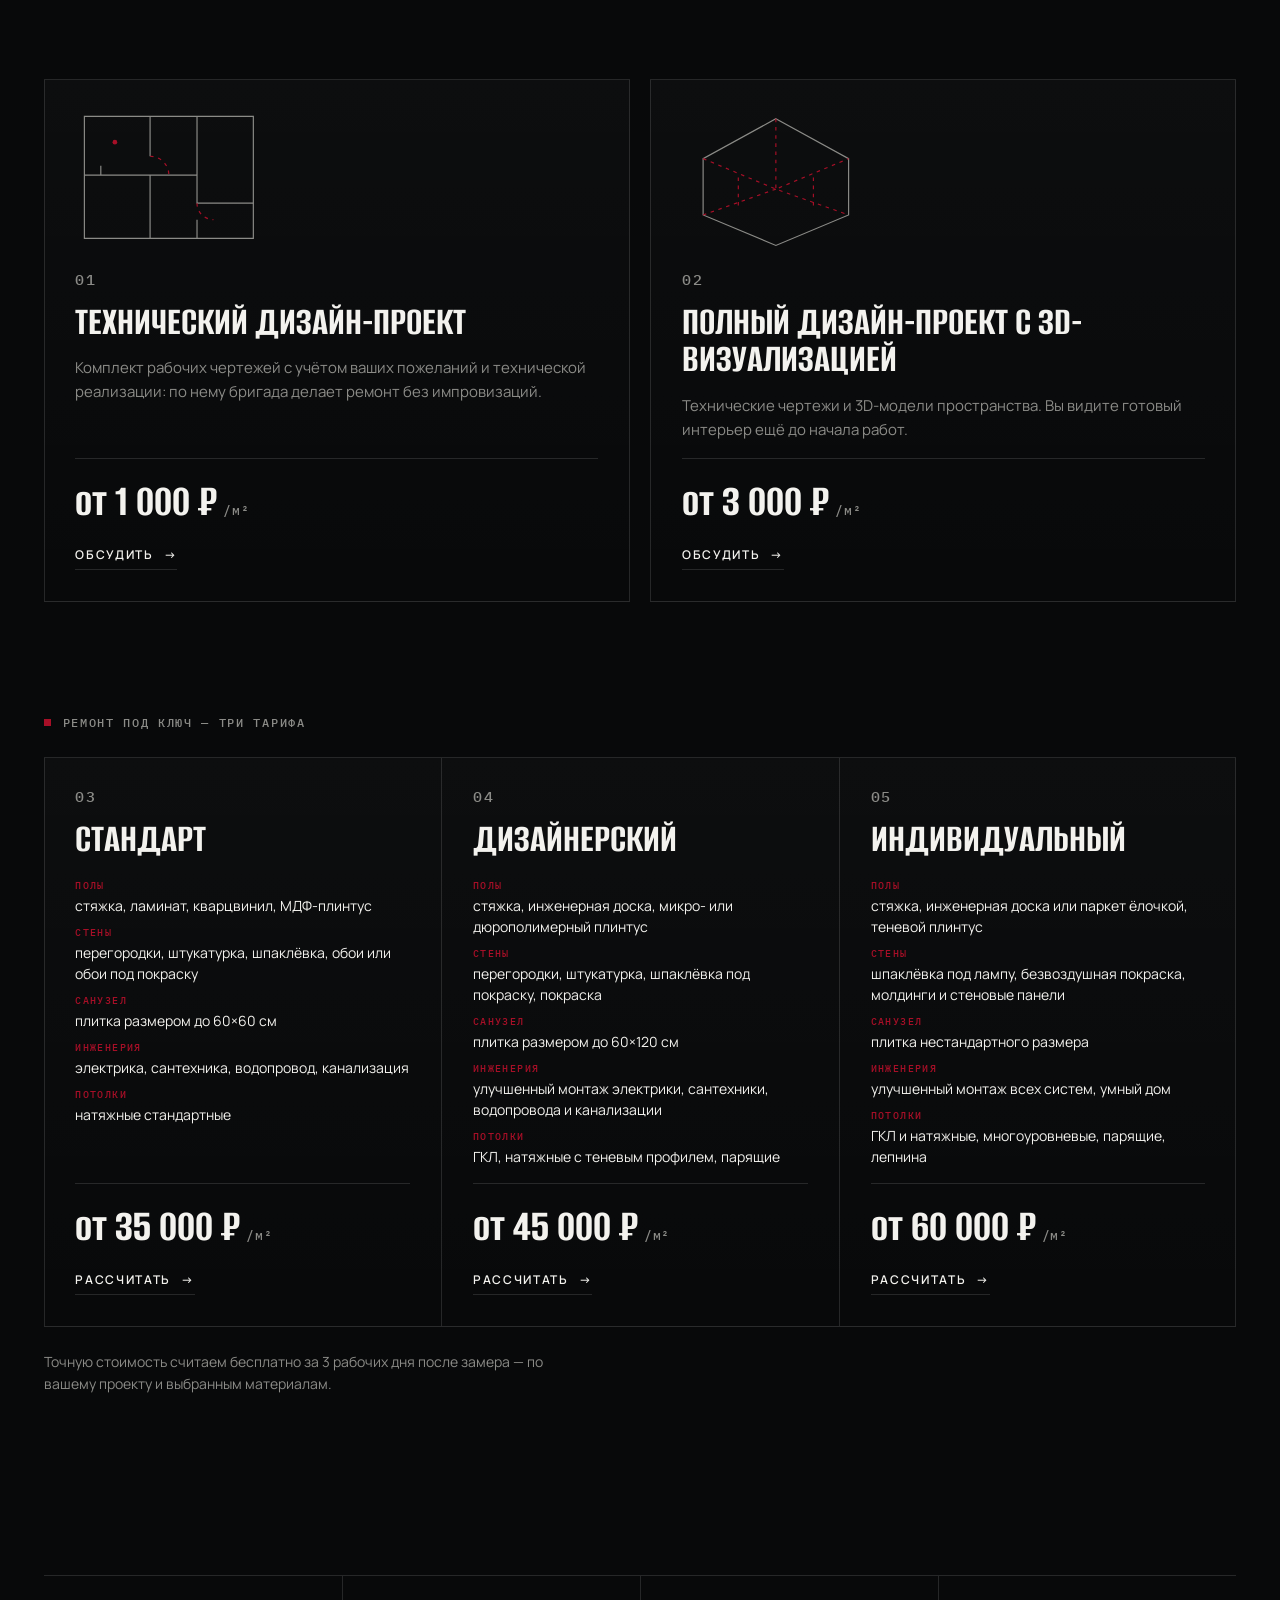
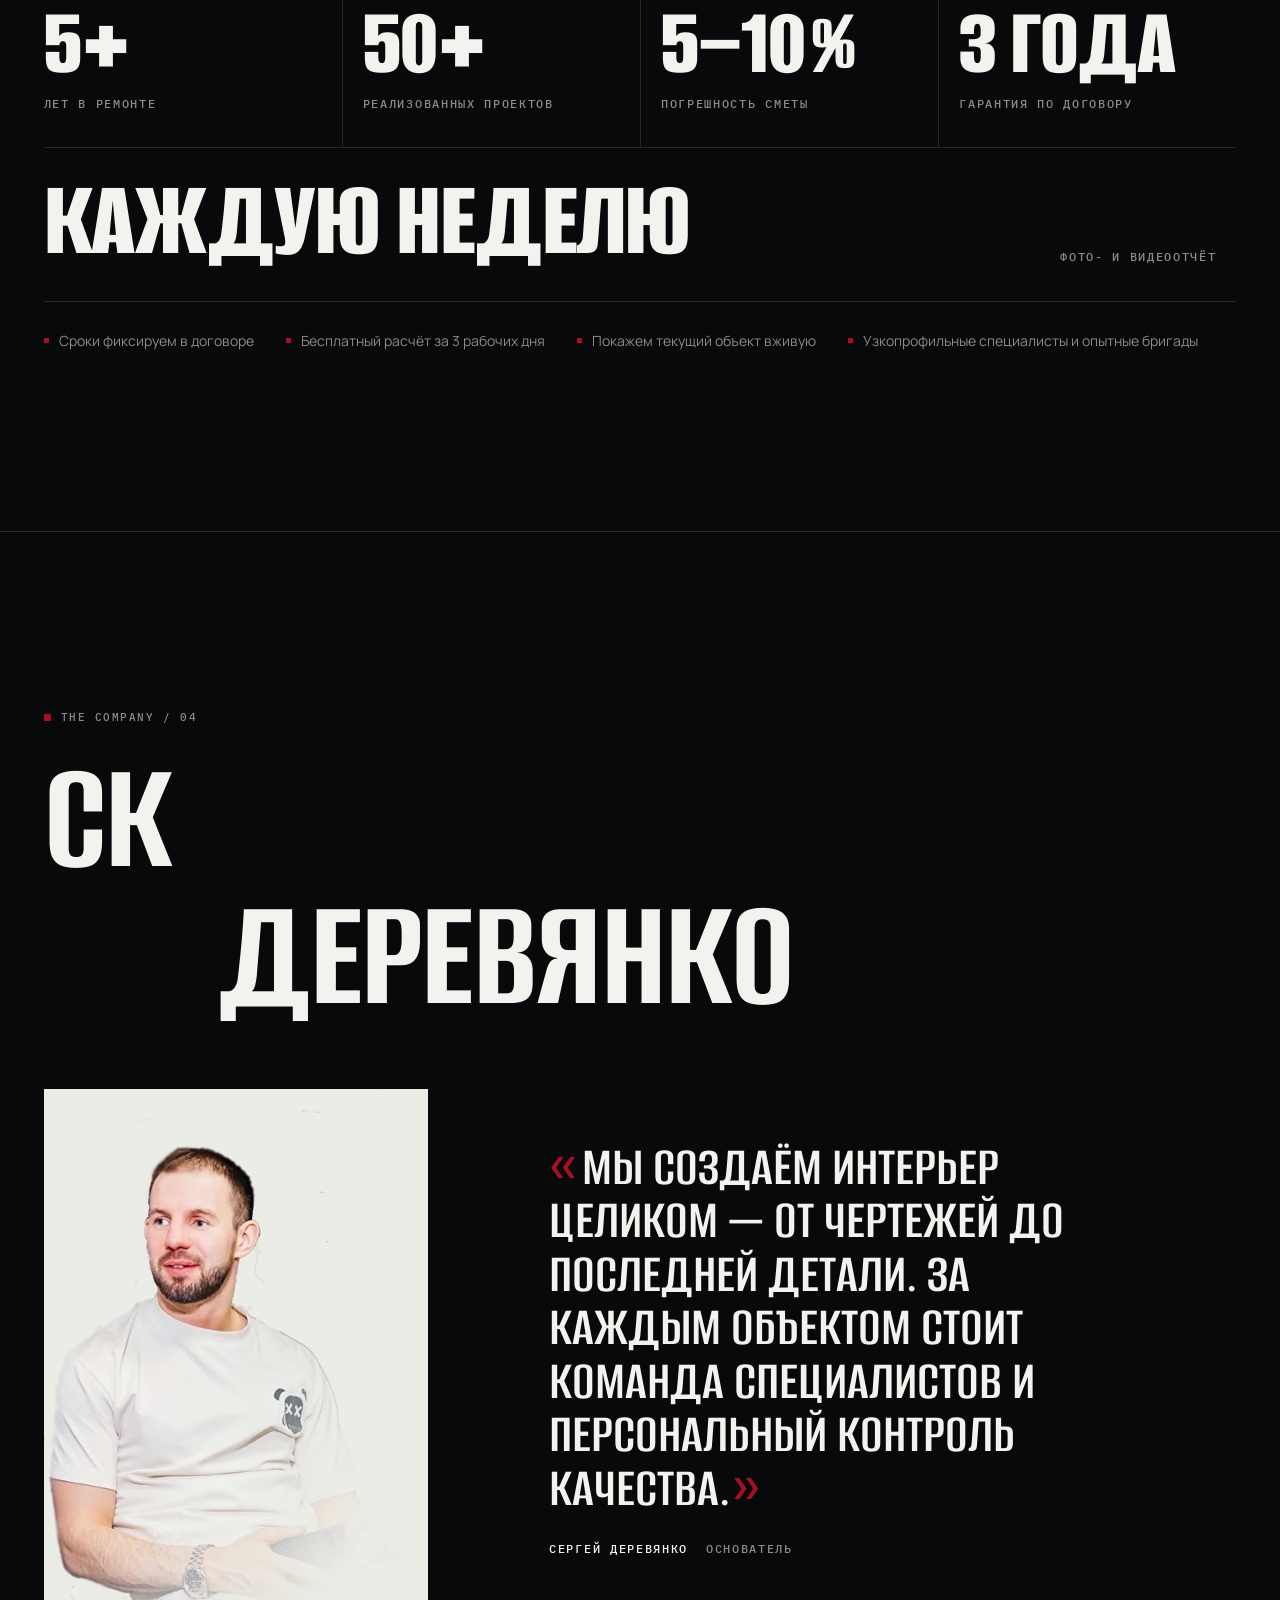
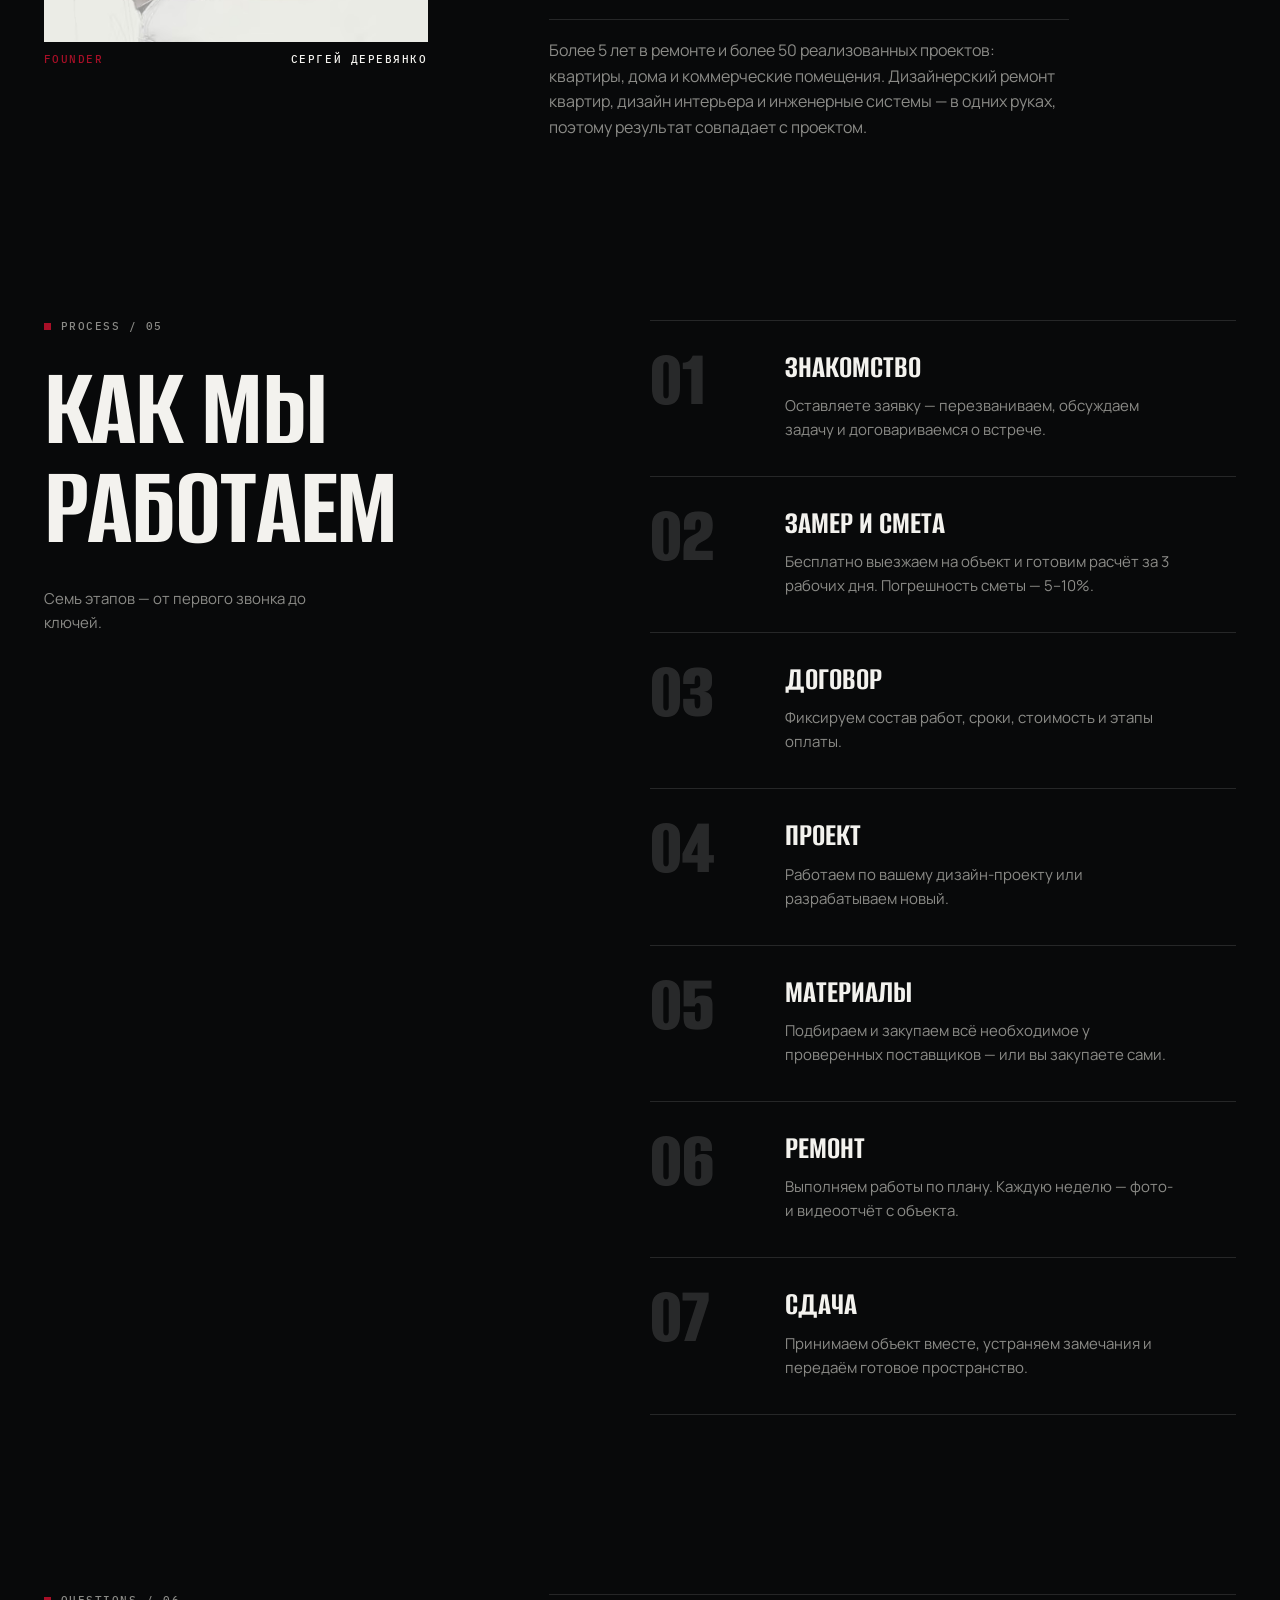
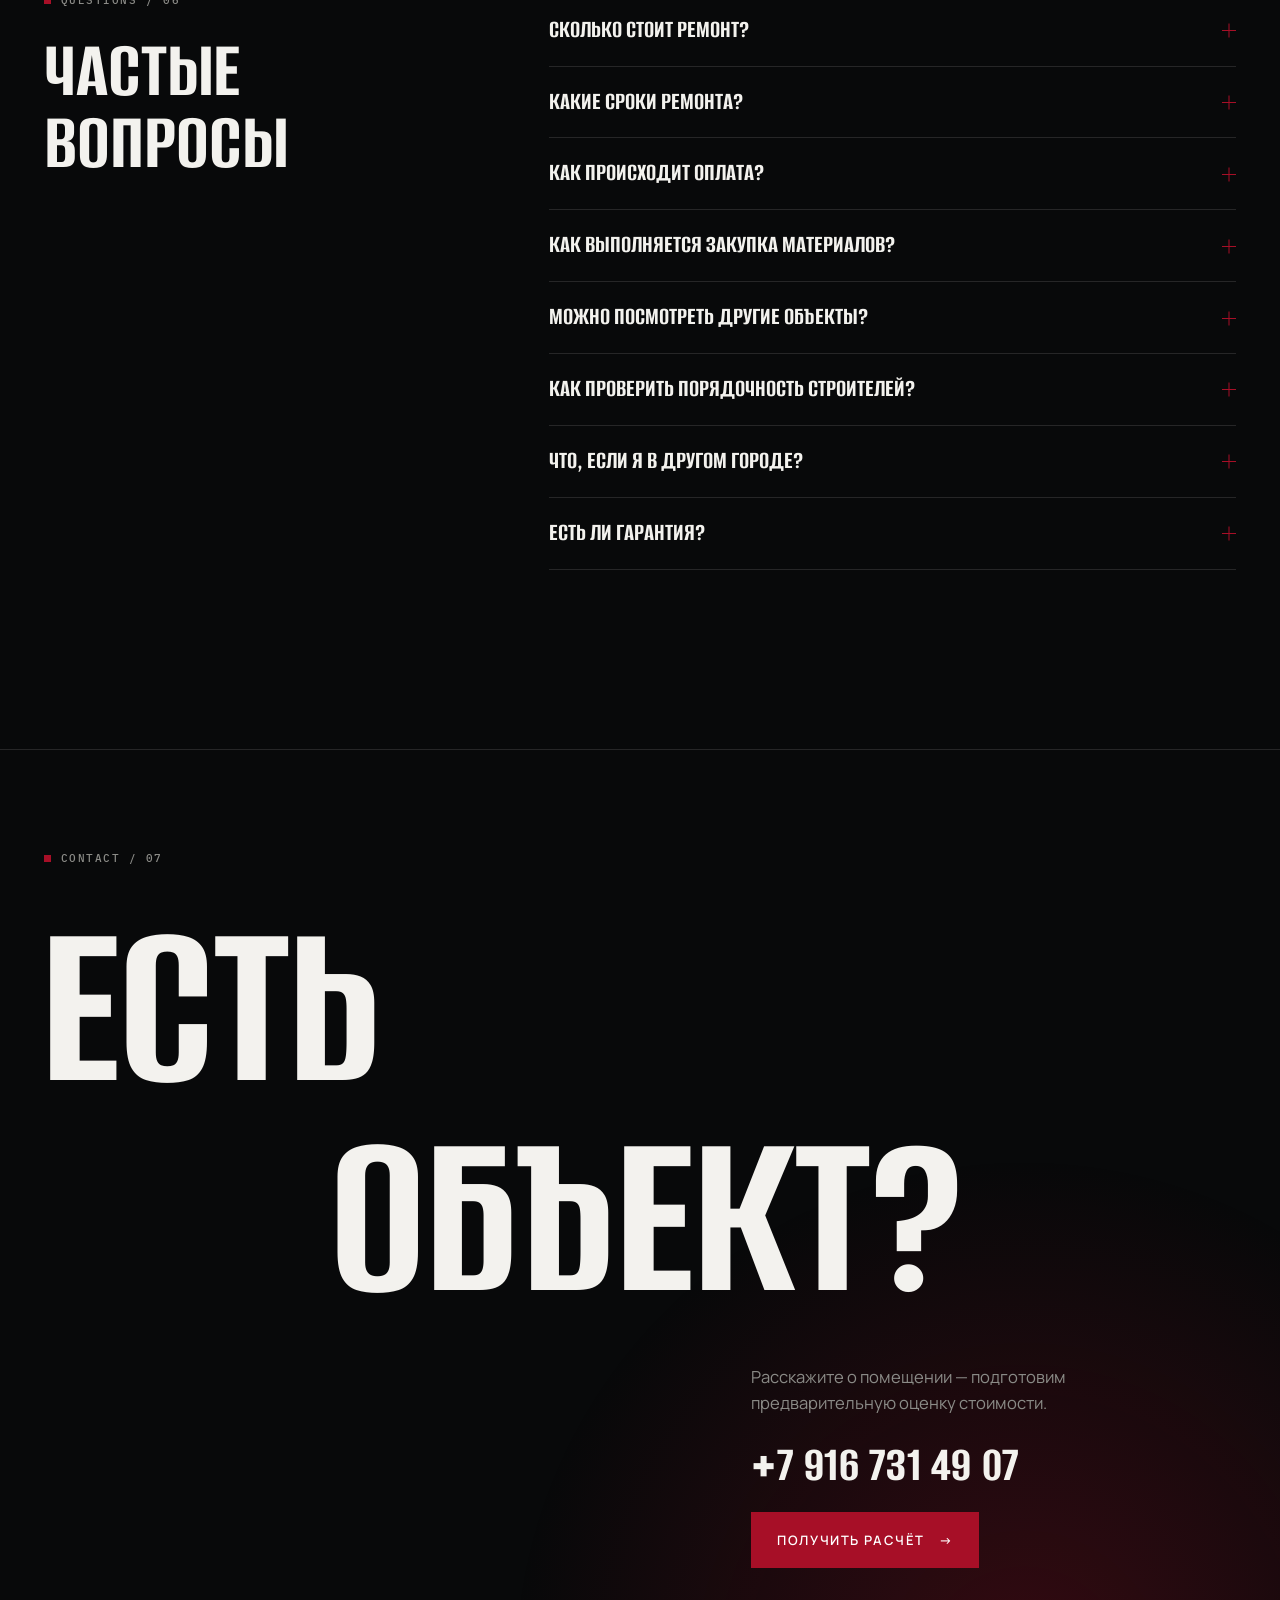
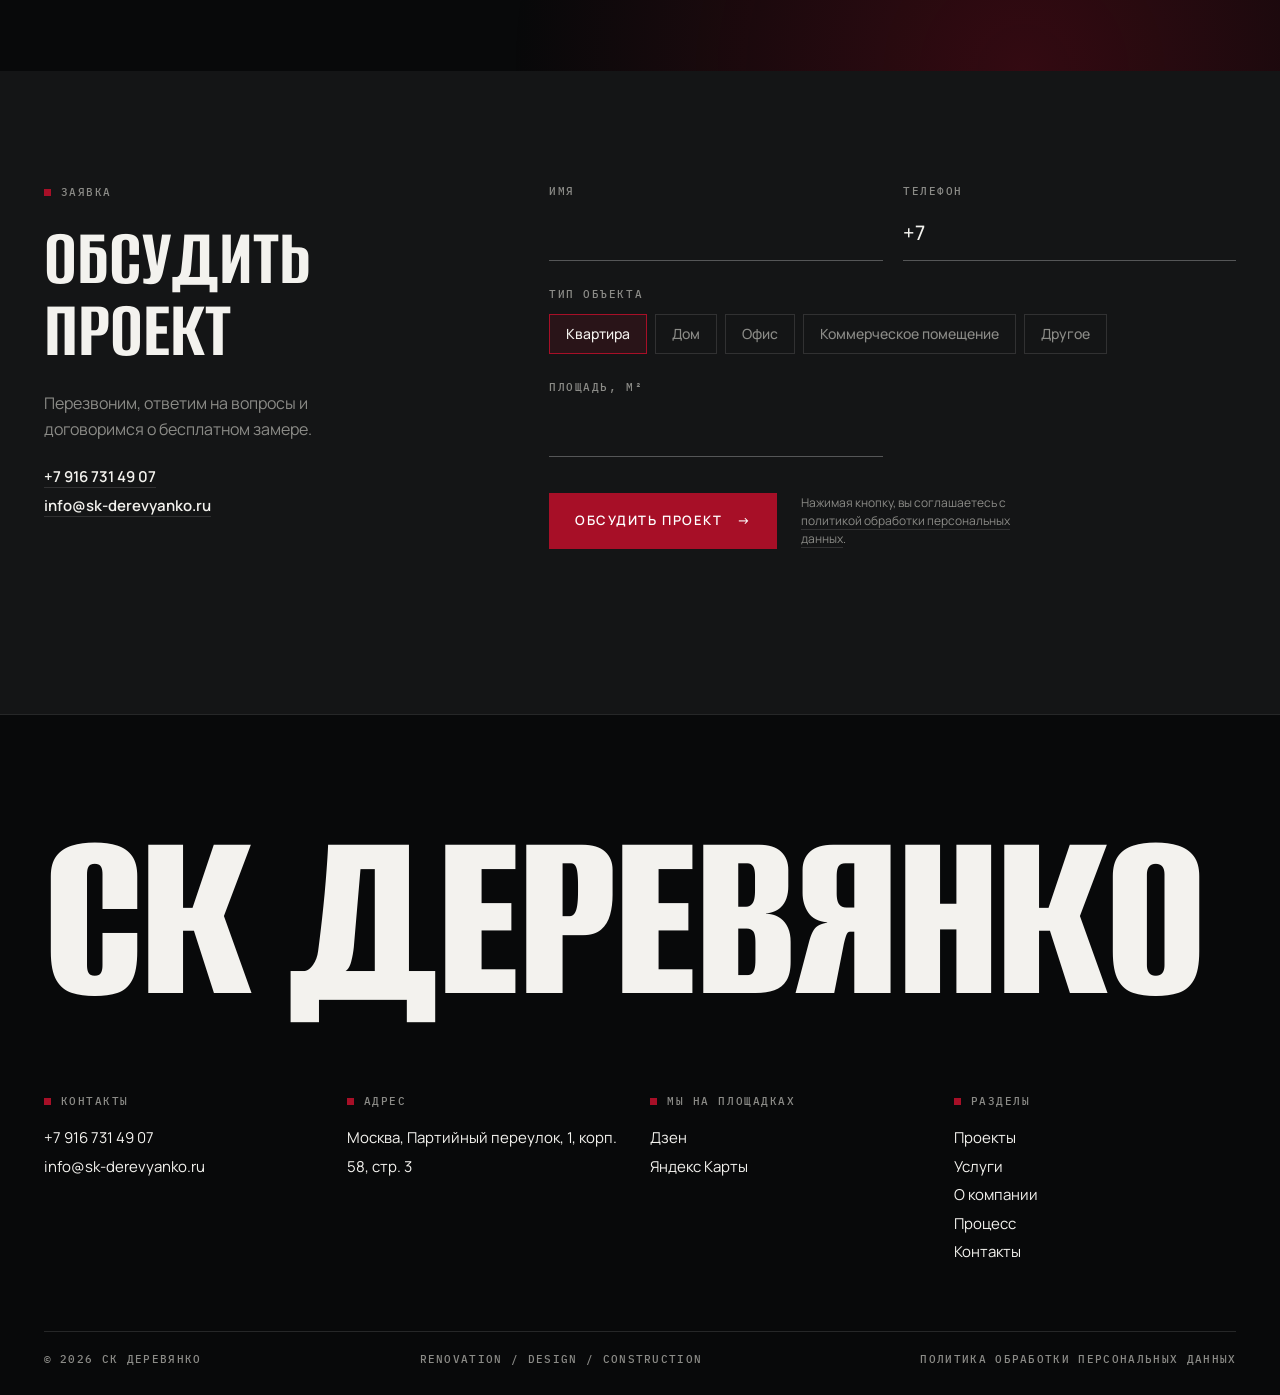
==== commit c88c9249: "Своя страница политики обработки персональных данных вместо ссылки на старый сайт Co-Authored-By: Cl" ====
--- a/index.html
+++ b/index.html
@@ -7,7 +7,7 @@
 <link rel="preconnect" href="https://fonts.googleapis.com"><link rel="preconnect" href="https://fonts.gstatic.com" crossorigin>
 <link rel="stylesheet" href="https://fonts.googleapis.com/css2?family=Alumni+Sans:wght@500;600;700;800&family=Manrope:wght@400;500;600&family=IBM+Plex+Mono:wght@400;500&display=swap">
 <link rel="preload" as="image" type="image/avif" imagesrcset="assets/img/prime-spalnya-640.avif 640w, assets/img/prime-spalnya-1280.avif 1280w" imagesizes="(max-width: 760px) 100vw, 55vw">
-<link rel="stylesheet" href="assets/css/site.css?v=17ea8245">
+<link rel="stylesheet" href="assets/css/site.css?v=5c4cd263">
 <script type="application/ld+json">{"@context": "https://schema.org", "@graph": [{"@type": ["HomeAndConstructionBusiness", "GeneralContractor"], "@id": "https://sk-derevyanko.ru/#org", "name": "СК Деревянко", "url": "https://sk-derevyanko.ru/", "image": "https://sk-derevyanko.ru/wp-content/uploads/2025/09/photo_2025-09-03_14-50-56.jpg", "telephone": "+79167314907", "email": "info@sk-derevyanko.ru", "priceRange": "от 35 000 ₽/м²", "address": {"@type": "PostalAddress", "streetAddress": "Партийный переулок, 1, корп. 58, стр. 3", "addressLocality": "Москва", "postalCode": "115093", "addressCountry": "RU"}, "areaServed": {"@type": "City", "name": "Москва"}, "founder": {"@type": "Person", "name": "Сергей Деревянко", "jobTitle": "Основатель"}, "sameAs": ["https://dzen.ru/id/66869490deb14e765dcd9429", "https://yandex.ru/maps/org/derevyanko/121687699078/"], "hasOfferCatalog": {"@type": "OfferCatalog", "name": "Услуги и цены", "itemListElement": [{"@type": "Offer", "itemOffered": {"@type": "Service", "name": "Технический дизайн-проект"}, "priceSpecification": {"@type": "UnitPriceSpecification", "price": 1000, "priceCurrency": "RUB", "unitCode": "MTK", "unitText": "м²", "minPrice": 1000}}, {"@type": "Offer", "itemOffered": {"@type": "Service", "name": "Полный дизайн-проект с 3D-визуализацией"}, "priceSpecification": {"@type": "UnitPriceSpecification", "price": 3000, "priceCurrency": "RUB", "unitCode": "MTK", "unitText": "м²", "minPrice": 3000}}, {"@type": "Offer", "itemOffered": {"@type": "Service", "name": "Ремонт квартиры под ключ — тариф «Стандарт»"}, "priceSpecification": {"@type": "UnitPriceSpecification", "price": 35000, "priceCurrency": "RUB", "unitCode": "MTK", "unitText": "м²", "minPrice": 35000}}, {"@type": "Offer", "itemOffered": {"@type": "Service", "name": "Ремонт квартиры под ключ — тариф «Дизайнерский»"}, "priceSpecification": {"@type": "UnitPriceSpecification", "price": 45000, "priceCurrency": "RUB", "unitCode": "MTK", "unitText": "м²", "minPrice": 45000}}, {"@type": "Offer", "itemOffered": {"@type": "Service", "name": "Ремонт квартиры под ключ — тариф «Индивидуальный»"}, "priceSpecification": {"@type": "UnitPriceSpecification", "price": 60000, "priceCurrency": "RUB", "unitCode": "MTK", "unitText": "м²", "minPrice": 60000}}]}}, {"@type": "WebSite", "@id": "https://sk-derevyanko.ru/#site", "url": "https://sk-derevyanko.ru/", "name": "СК Деревянко", "inLanguage": "ru", "publisher": {"@id": "https://sk-derevyanko.ru/#org"}}, {"@type": "WebPage", "@id": "https://sk-derevyanko.ru/#page", "url": "https://sk-derevyanko.ru/", "name": "Ремонт квартир и помещений под ключ в Москве — СК Деревянко", "description": "Ремонт квартир, домов и коммерческих помещений под ключ в Москве: дизайн-проект, инженерия, отделка и контроль. От 35 000 ₽/м², смета с погрешностью 5–10%, гарантия 3 года.", "isPartOf": {"@id": "https://sk-derevyanko.ru/#site"}, "about": {"@id": "https://sk-derevyanko.ru/#org"}, "inLanguage": "ru"}, {"@type": "FAQPage", "@id": "https://sk-derevyanko.ru/#faq", "mainEntity": [{"@type": "Question", "name": "Сколько стоит ремонт?", "acceptedAnswer": {"@type": "Answer", "text": "Стоимость ремонта под ключ зависит от сложности проекта и рассчитывается индивидуально. Минимальная стоимость — от 35 000 ₽ за квадратный метр по тарифу «Стандарт»."}}, {"@type": "Question", "name": "Какие сроки ремонта?", "acceptedAnswer": {"@type": "Answer", "text": "Сроки зависят от сложности работ и площади. Обычно — от двух месяцев до полугода. Точный срок фиксируется в договоре после замера."}}, {"@type": "Question", "name": "Как происходит оплата?", "acceptedAnswer": {"@type": "Answer", "text": "Оплата делится на этапы, каждый зафиксирован в договоре. Перед очередным этапом вносится предоплата — так вы прозрачно контролируете весь процесс."}}, {"@type": "Question", "name": "Как выполняется закупка материалов?", "acceptedAnswer": {"@type": "Answer", "text": "Можно закупать самостоятельно или доверить закупку нам. Мы работаем с проверенными поставщиками, наценка прозрачна и согласуется заранее. Перед покупкой вы утверждаете счёт, доставки фиксируются фотоотчётом."}}, {"@type": "Question", "name": "Можно посмотреть другие объекты?", "acceptedAnswer": {"@type": "Answer", "text": "Да. Позвоните — договоримся о встрече на одном из текущих объектов и покажем, как мы работаем."}}, {"@type": "Question", "name": "Как проверить порядочность строителей?", "acceptedAnswer": {"@type": "Answer", "text": "Мы работаем открыто: еженедельные отчёты, фото и видео с объекта. Готовы к любым проверкам, включая технадзор."}}, {"@type": "Question", "name": "Что, если я в другом городе?", "acceptedAnswer": {"@type": "Answer", "text": "Есть опыт работы с удалёнными клиентами: постоянная связь, фото и видео — вы всегда в курсе событий."}}, {"@type": "Question", "name": "Есть ли гарантия?", "acceptedAnswer": {"@type": "Answer", "text": "Да, 3 года с момента сдачи объекта. Если в этот период возникнут дефекты, бесплатно их устраним. Гарантийные обязательства прописаны в договоре."}}]}, {"@type": "ItemList", "@id": "https://sk-derevyanko.ru/#projects", "name": "Наши проекты", "itemListElement": [{"@type": "ListItem", "position": 1, "item": {"@type": "CreativeWork", "name": "Ремонт: ЖК Прайм парк", "genre": "Квартира", "locationCreated": "Москва"}}, {"@type": "ListItem", "position": 2, "item": {"@type": "CreativeWork", "name": "Ремонт: ЖК Скай Хаус", "genre": "Квартира", "locationCreated": "Москва"}}, {"@type": "ListItem", "position": 3, "item": {"@type": "CreativeWork", "name": "Ремонт: ЖК Энитео", "genre": "Квартира", "locationCreated": "Москва"}}, {"@type": "ListItem", "position": 4, "item": {"@type": "CreativeWork", "name": "Ремонт: Шелепиха", "genre": "Квартира", "locationCreated": "Москва"}}, {"@type": "ListItem", "position": 5, "item": {"@type": "CreativeWork", "name": "Ремонт: Большая Очаковская 2", "genre": "Квартира", "locationCreated": "Москва"}}, {"@type": "ListItem", "position": 6, "item": {"@type": "CreativeWork", "name": "Ремонт: Детский центр", "genre": "Коммерческое помещение", "locationCreated": "Москва"}}, {"@type": "ListItem", "position": 7, "item": {"@type": "CreativeWork", "name": "Ремонт: Новокузнецкая", "genre": "Квартира", "locationCreated": "Москва"}}]}]}</script>
 </head><body>
 <a class="skip" href="#main">Перейти к содержимому</a>
@@ -116,7 +116,7 @@
 <label class="fld"><span>Телефон</span><input name="your-phone" type="tel" inputmode="tel" autocomplete="tel" required value="+7 " placeholder="+7 (___) ___-__-__" maxlength="18"></label>
 <fieldset class="fld types"><legend>Тип объекта</legend><div><label><input type="radio" name="object-type" value="Квартира" checked><span>Квартира</span></label><label><input type="radio" name="object-type" value="Дом"><span>Дом</span></label><label><input type="radio" name="object-type" value="Офис"><span>Офис</span></label><label><input type="radio" name="object-type" value="Коммерческое помещение"><span>Коммерческое помещение</span></label><label><input type="radio" name="object-type" value="Другое"><span>Другое</span></label></div></fieldset>
 <label class="fld"><span>Площадь, м²</span><input name="object-area" type="number" inputmode="numeric" min="1" max="100000"></label>
-<div class="form-act"><button class="btn mag" type="submit">Обсудить проект <span>→</span></button><p class="consent">Нажимая кнопку, вы соглашаетесь с <a href="https://sk-derevyanko.ru/privacy-policy/" target="_blank" rel="noopener">политикой конфиденциальности</a>.</p></div>
+<div class="form-act"><button class="btn mag" type="submit">Обсудить проект <span>→</span></button><p class="consent">Нажимая кнопку, вы соглашаетесь с <a href="politika.html" target="_blank">политикой обработки персональных данных</a>.</p></div>
 <p class="form-msg" role="status" aria-live="polite"></p></form></section>
 </main>
 <section class="pv" id="obekt-prime-park" hidden aria-labelledby="pv-h-prime-park">
@@ -260,10 +260,10 @@
 <div><p class="lbl"><i></i>Адрес</p><p>Москва, Партийный переулок, 1, корп. 58, стр. 3</p></div>
 <div><p class="lbl"><i></i>Мы на площадках</p><p><a href="https://dzen.ru/id/66869490deb14e765dcd9429" target="_blank" rel="noopener">Дзен</a><br><a href="https://yandex.ru/maps/org/derevyanko/121687699078/" target="_blank" rel="noopener">Яндекс Карты</a></p></div>
 <div><p class="lbl"><i></i>Разделы</p><p><a href="#projects">Проекты</a><br><a href="#services">Услуги</a><br><a href="#about">О компании</a><br><a href="#process">Процесс</a><br><a href="#contacts">Контакты</a></p></div>
-</div><div class="ftr-bot"><span>© 2026 СК Деревянко</span><span>RENOVATION / DESIGN / CONSTRUCTION</span><a href="https://sk-derevyanko.ru/privacy-policy/" target="_blank" rel="noopener">Политика конфиденциальности</a></div>
+</div><div class="ftr-bot"><span>© 2026 СК Деревянко</span><span>RENOVATION / DESIGN / CONSTRUCTION</span><a href="politika.html">Политика обработки персональных данных</a></div>
 </footer>
 <div class="lb" hidden role="dialog" aria-modal="true" aria-label="Фото объекта"><button class="lb-x" type="button" aria-label="Закрыть">Закрыть ✕</button><button class="lb-p" type="button" aria-label="Предыдущее фото">←</button><figure><img alt=""><figcaption></figcaption></figure><button class="lb-n" type="button" aria-label="Следующее фото">→</button></div>
 <div class="cursor" aria-hidden="true">View</div>
 <a class="m-cta off" href="#form">Обсудить проект <span>→</span></a>
-<script src="assets/js/goals.js?v=17ea8245" defer></script>
-<script src="assets/js/site.js?v=17ea8245" defer></script></body></html>+<script src="assets/js/goals.js?v=5c4cd263" defer></script>
+<script src="assets/js/site.js?v=5c4cd263" defer></script></body></html>
--- a/assets/css/site.css
+++ b/assets/css/site.css
@@ -456,3 +456,13 @@
   .rv,.ln>span{opacity:1!important;transform:none!important}
   .mask img{clip-path:none!important;transform:none!important}
 }
+
+/* ── страница политики ────────────────────────────────────── */
+.policy{max-width:860px;margin:0 auto;padding:120px var(--pad) 80px;display:flex;flex-direction:column;gap:24px}
+.policy .lnk{align-self:flex-start}
+.policy .mid{font-size:clamp(44px,6vw,84px);margin-bottom:16px}
+.policy section{border-top:1px solid var(--line);padding-top:20px}
+.policy h2{font:700 clamp(24px,2.4vw,32px)/1.1 var(--disp);text-transform:uppercase;margin-bottom:12px}
+.policy p{color:#c9c8c3;font-size:15px;line-height:1.7;margin-bottom:10px}
+.policy-page .ftr{padding-top:0}
+@media (max-width:600px){.policy{padding-top:96px}.policy-page .hdr .btn-s{display:none}.policy-page .hdr-tel{display:inline}}
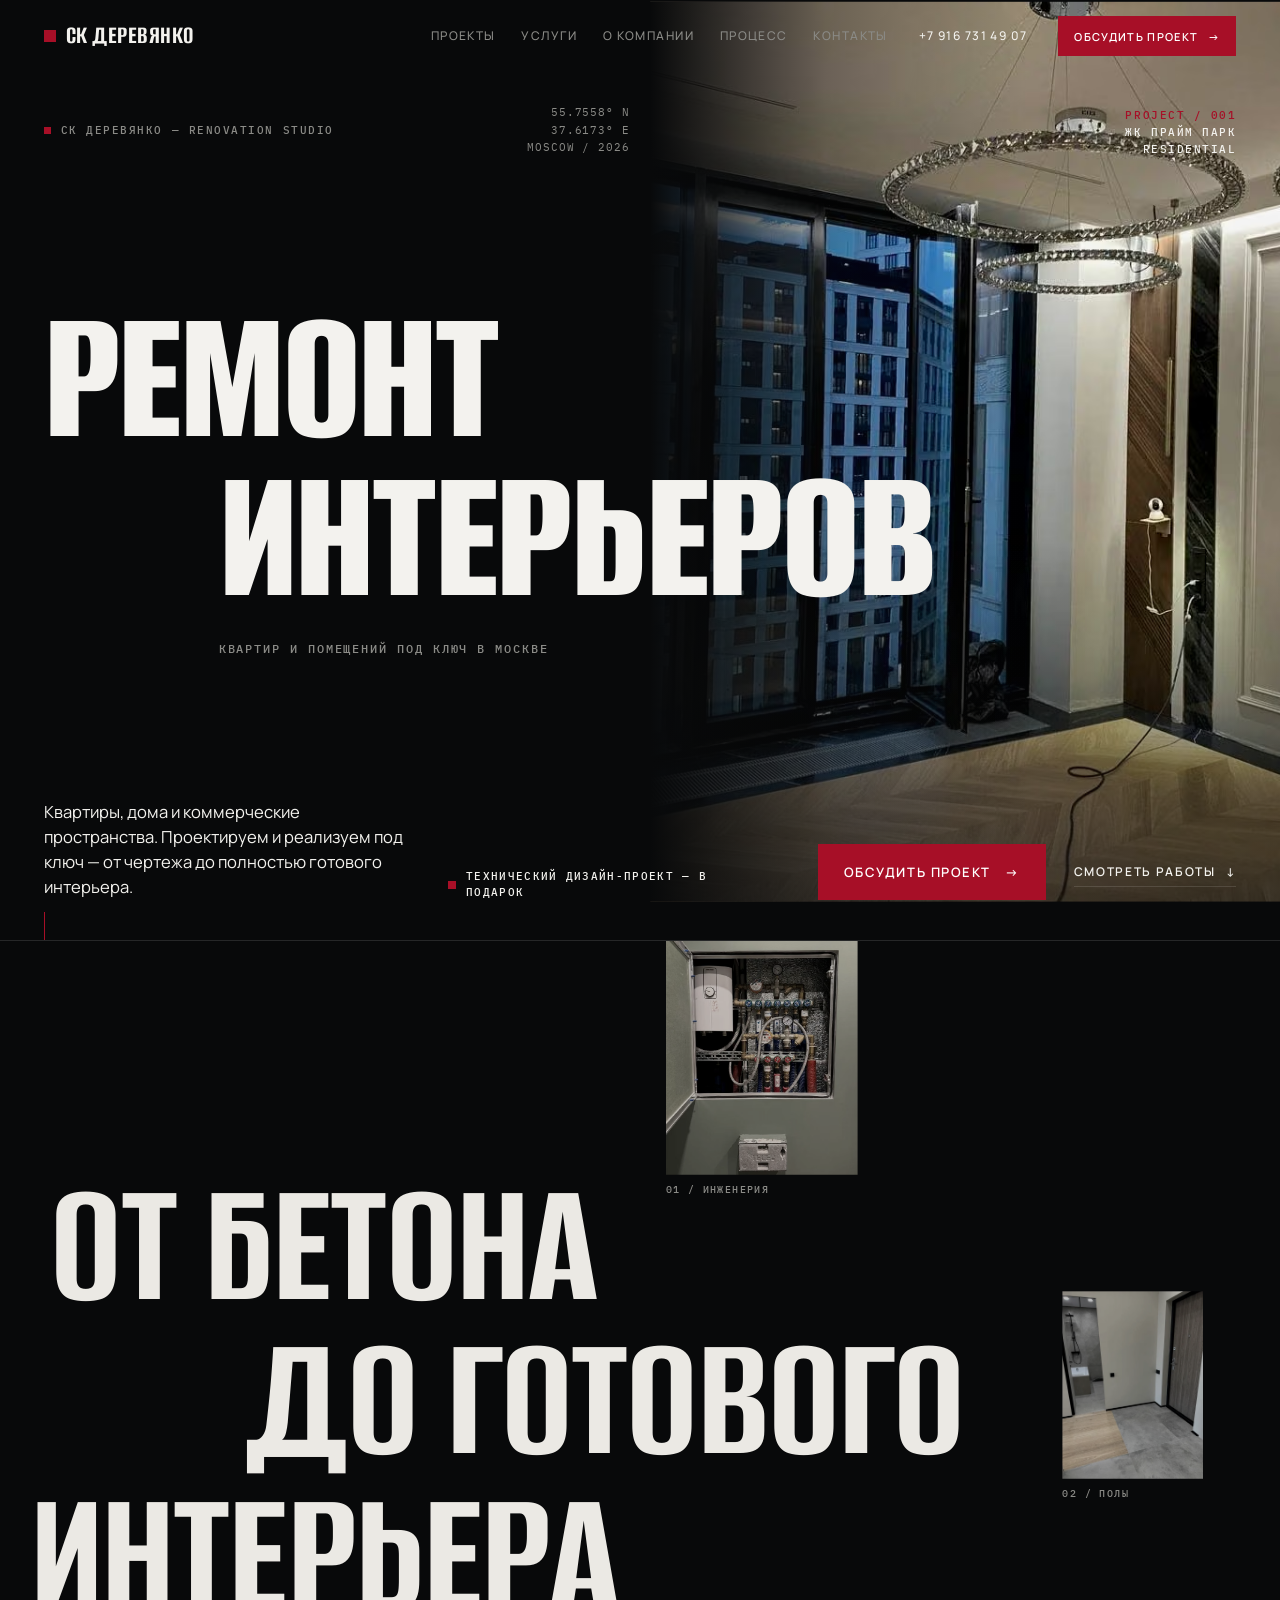
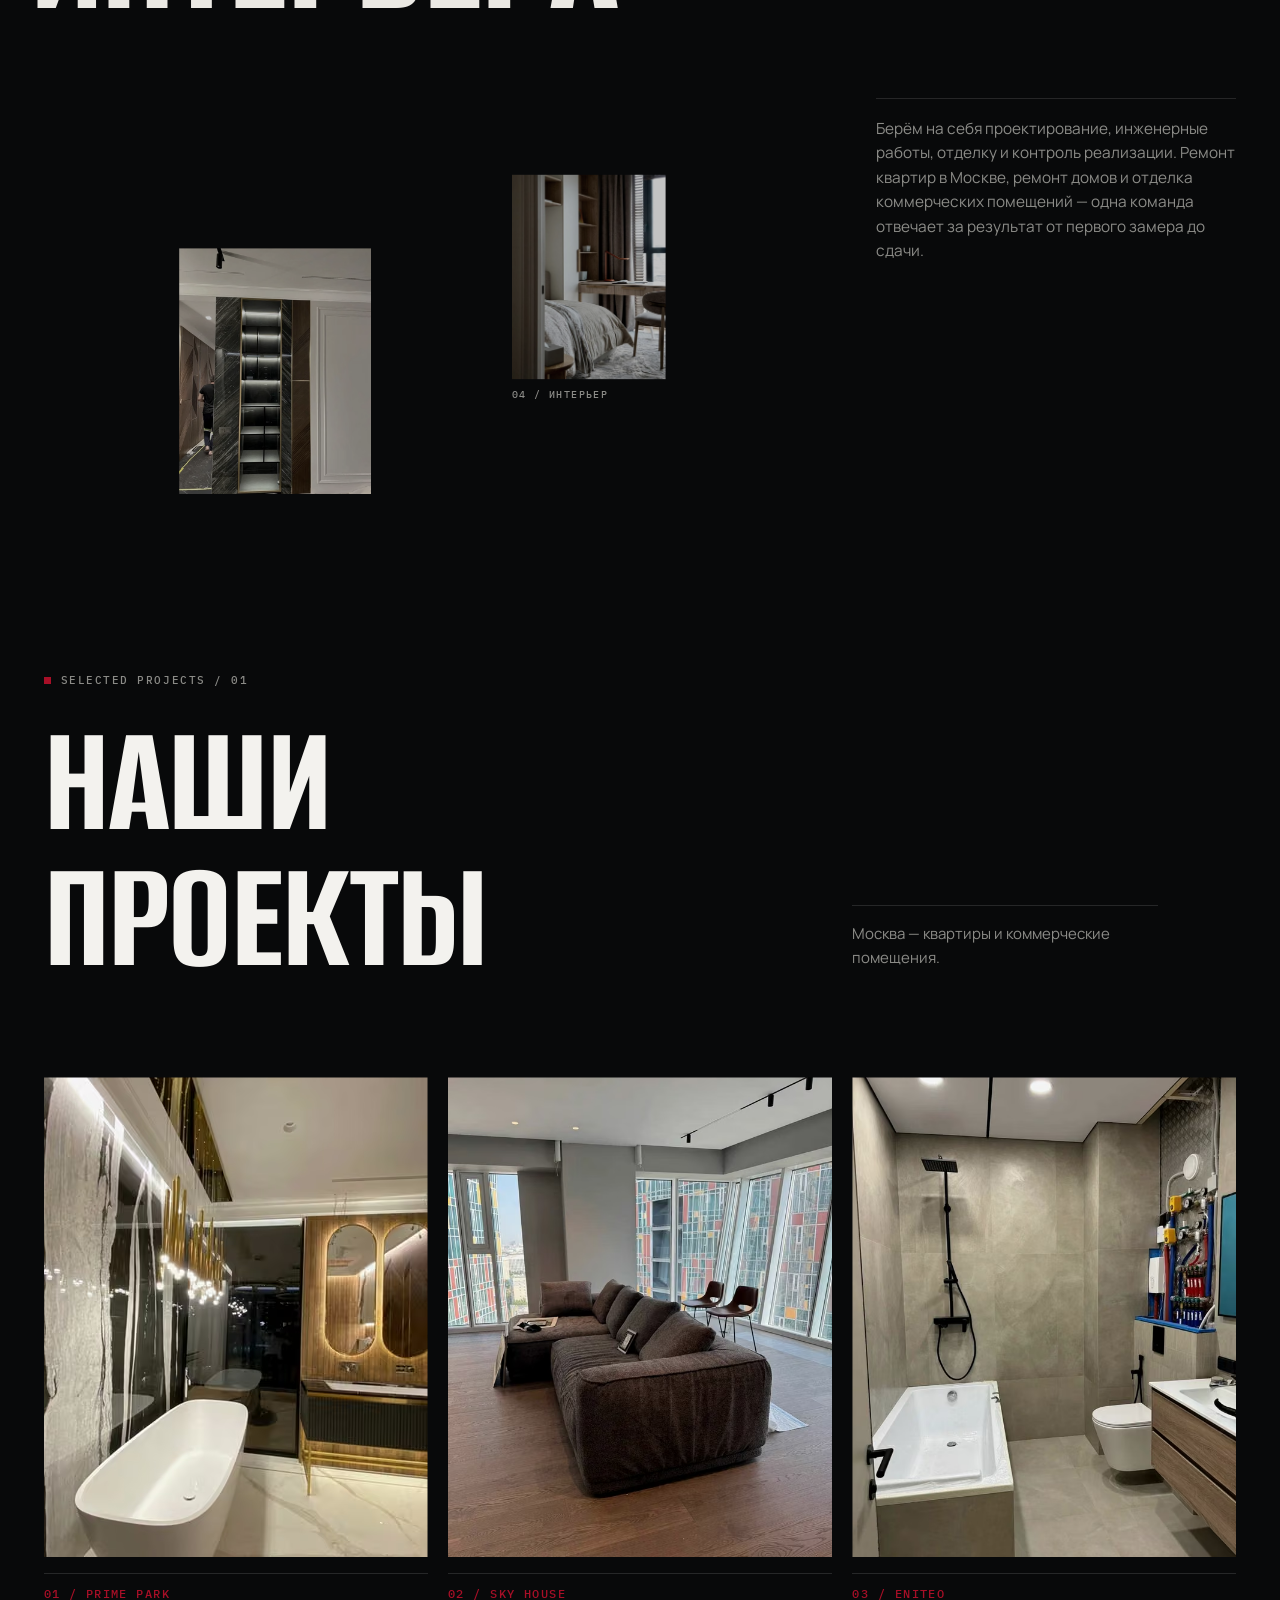
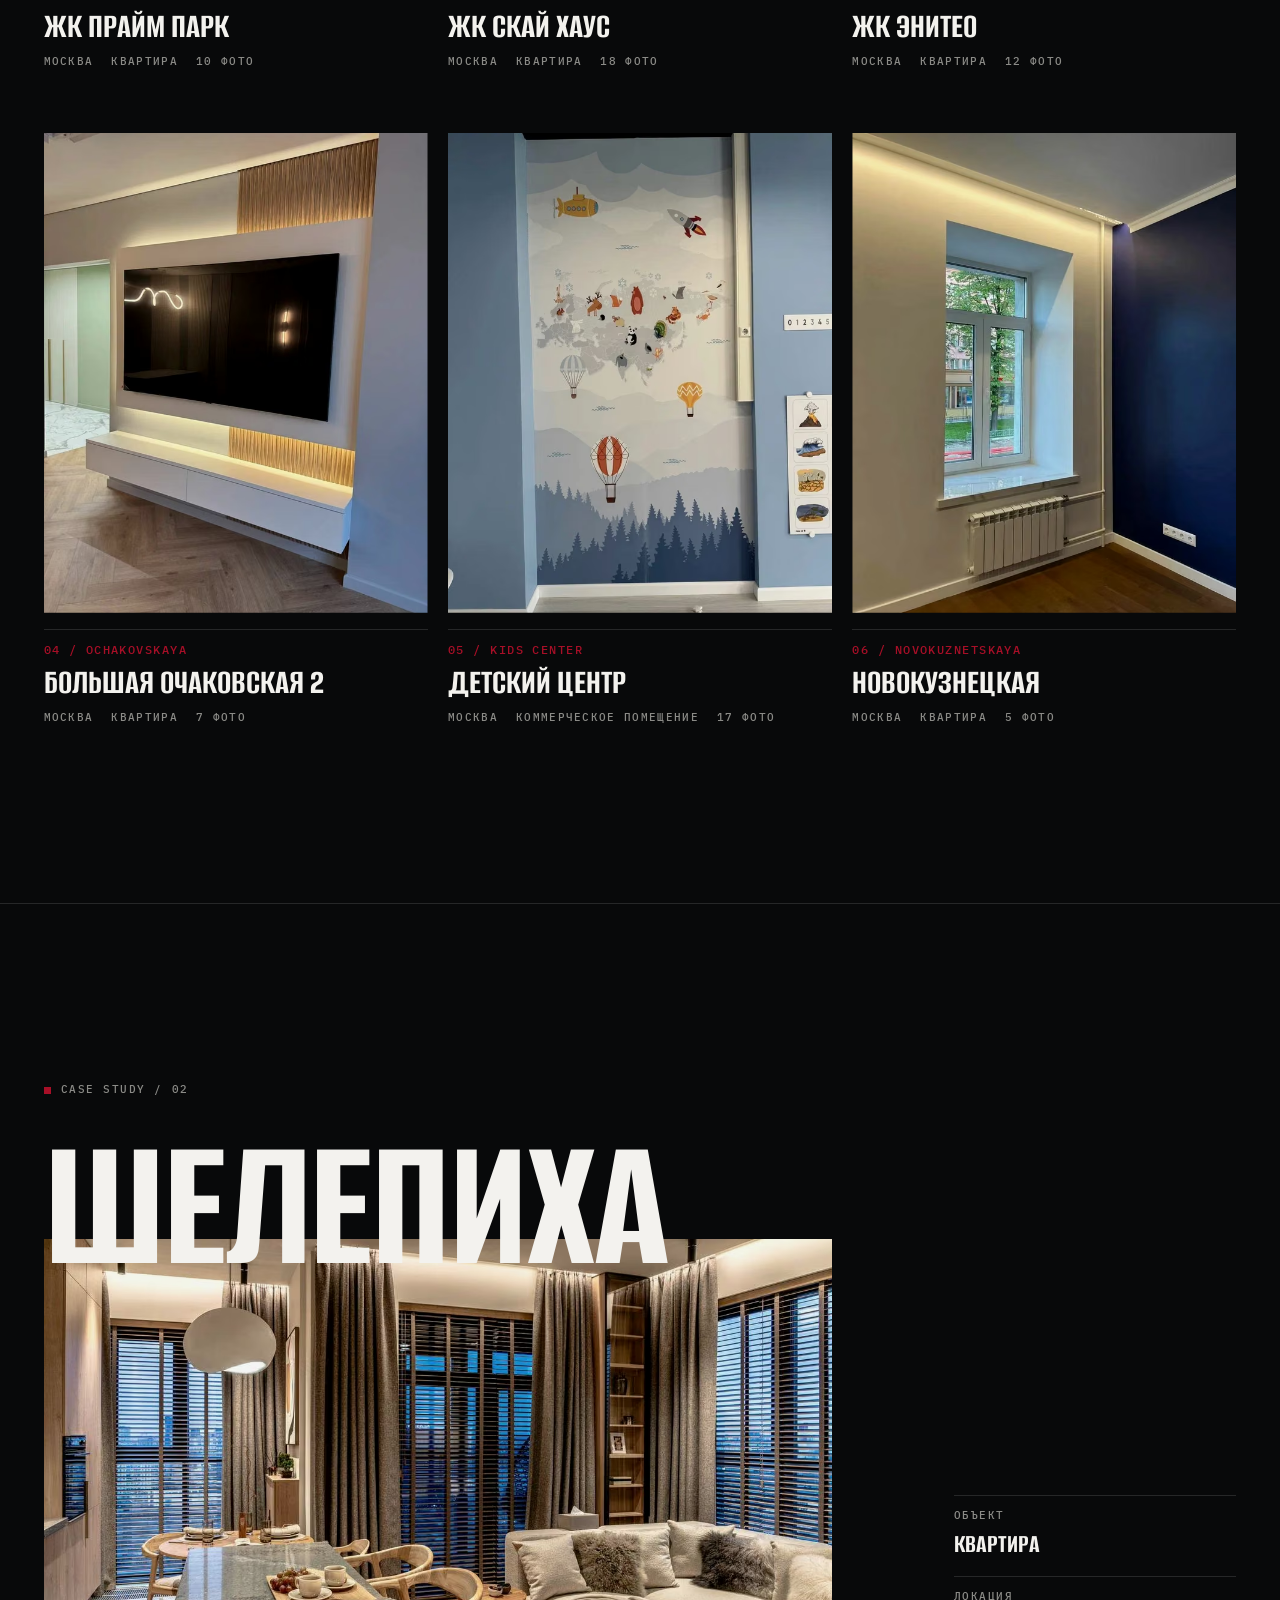
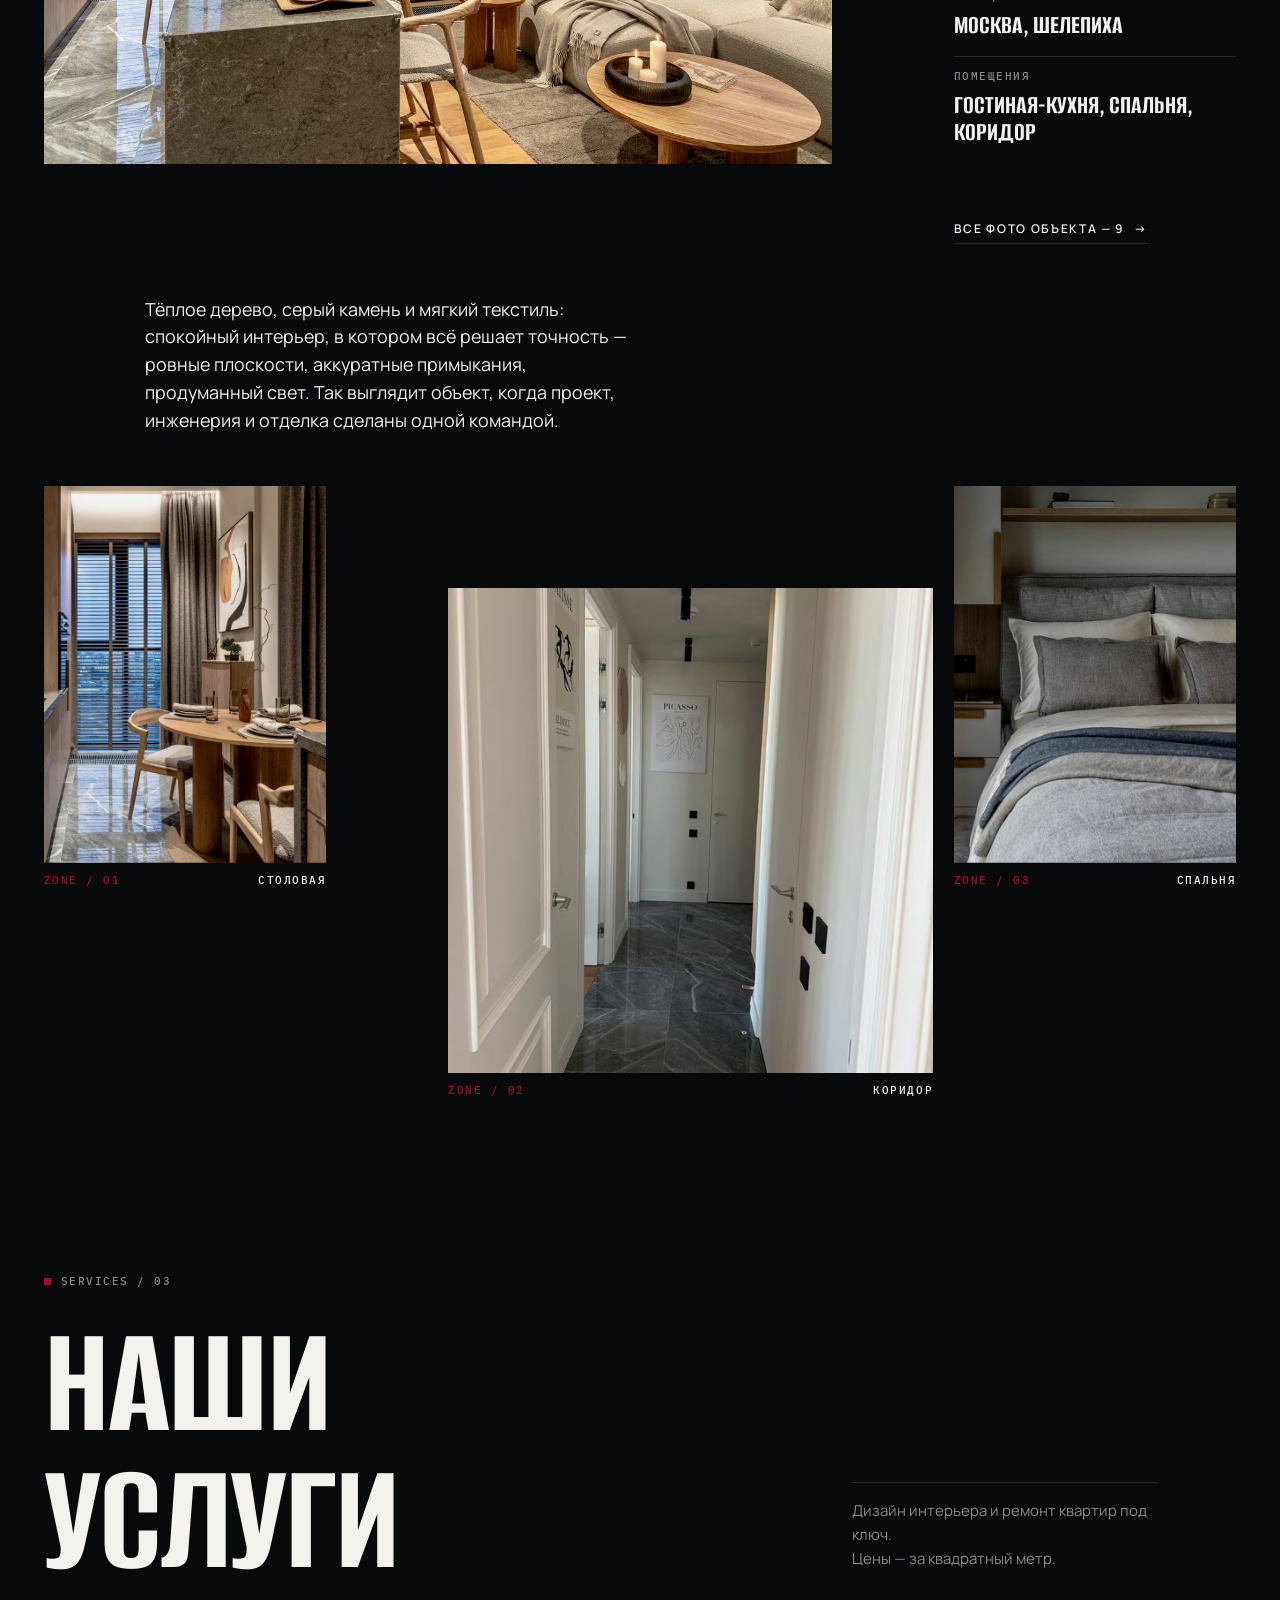
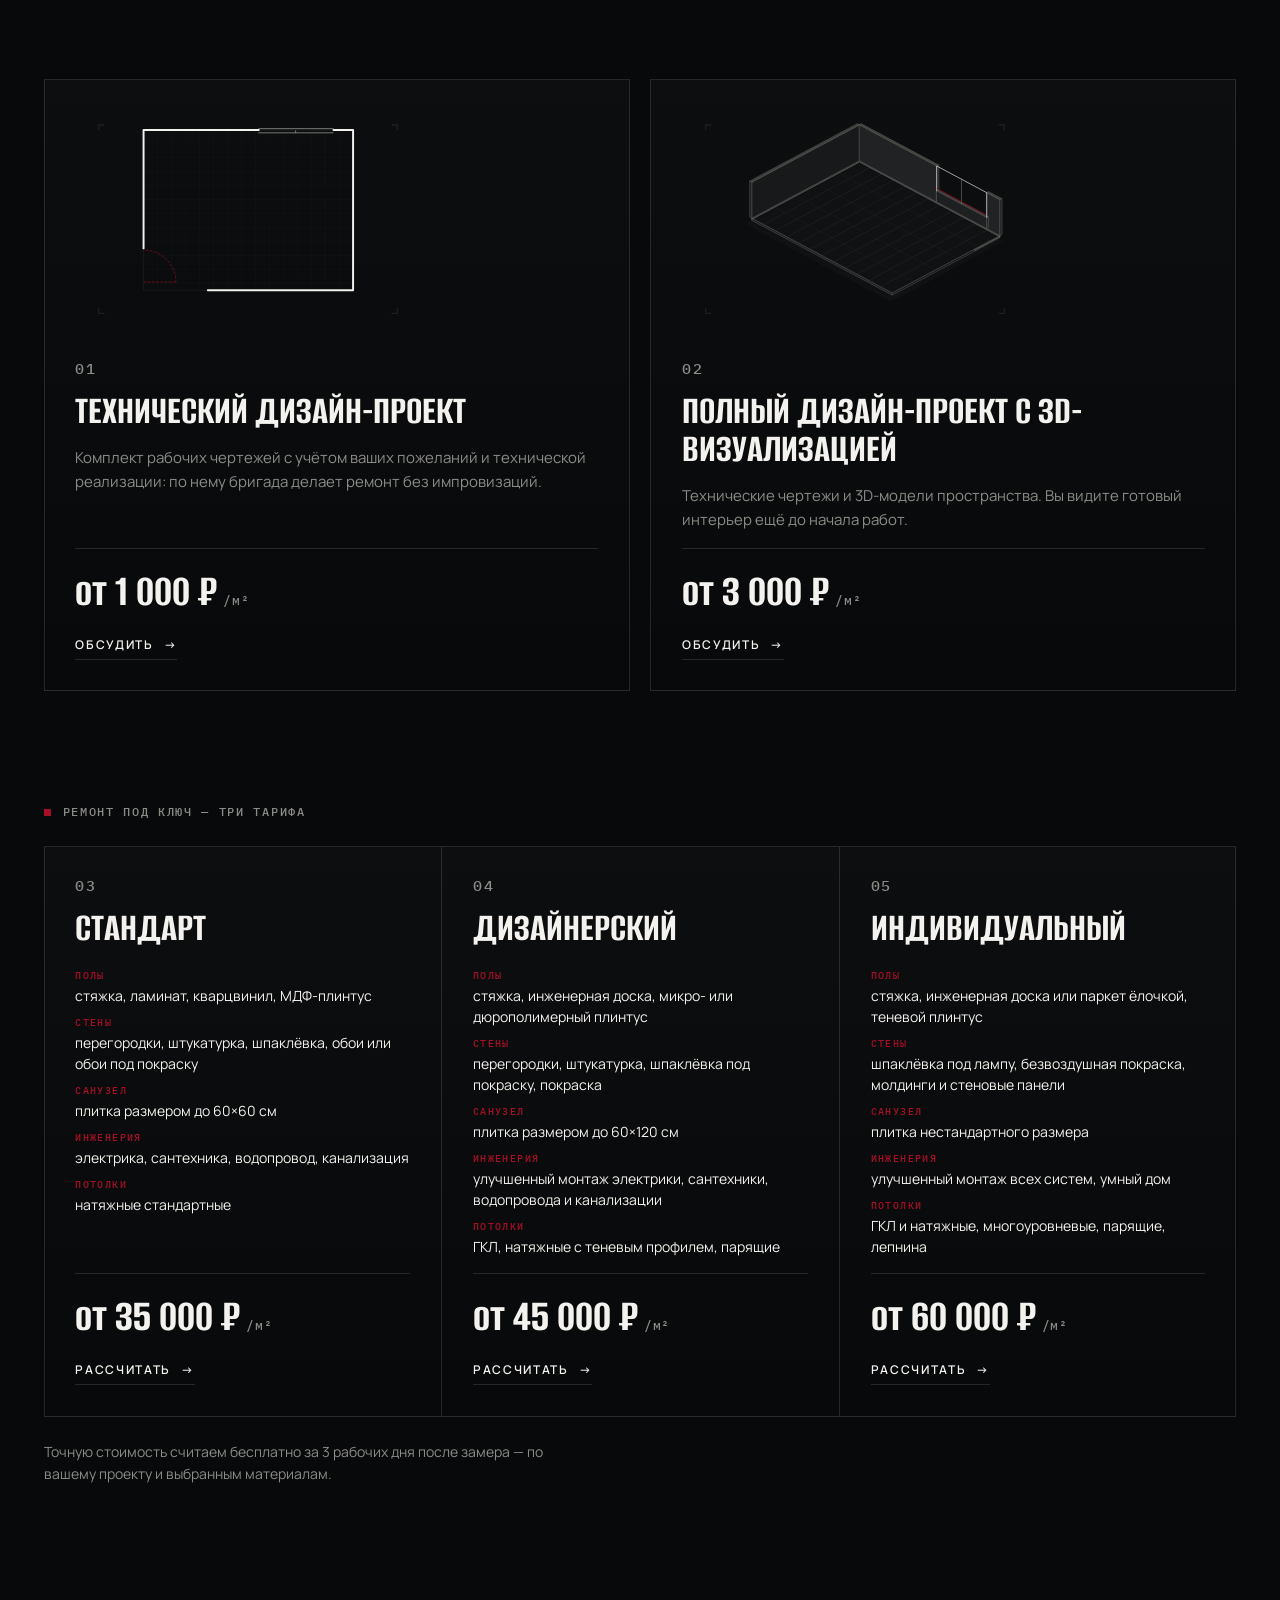
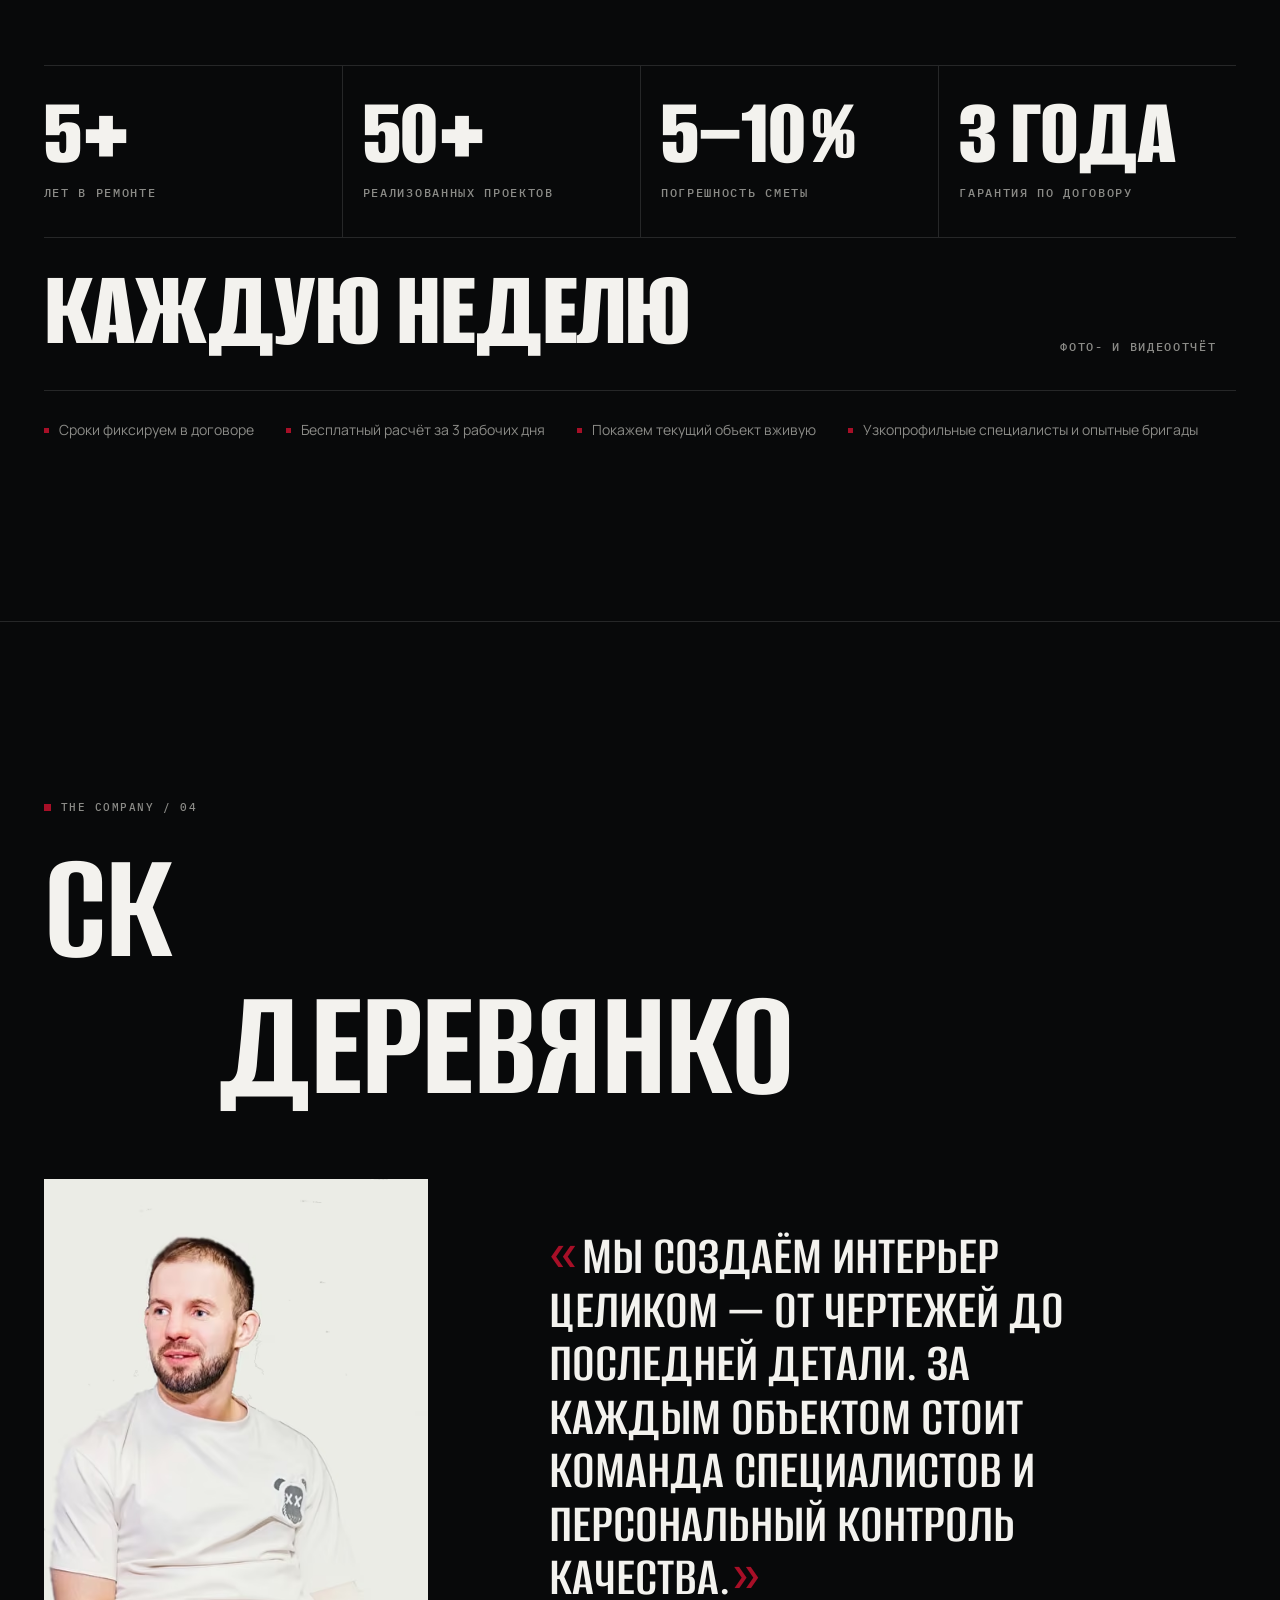
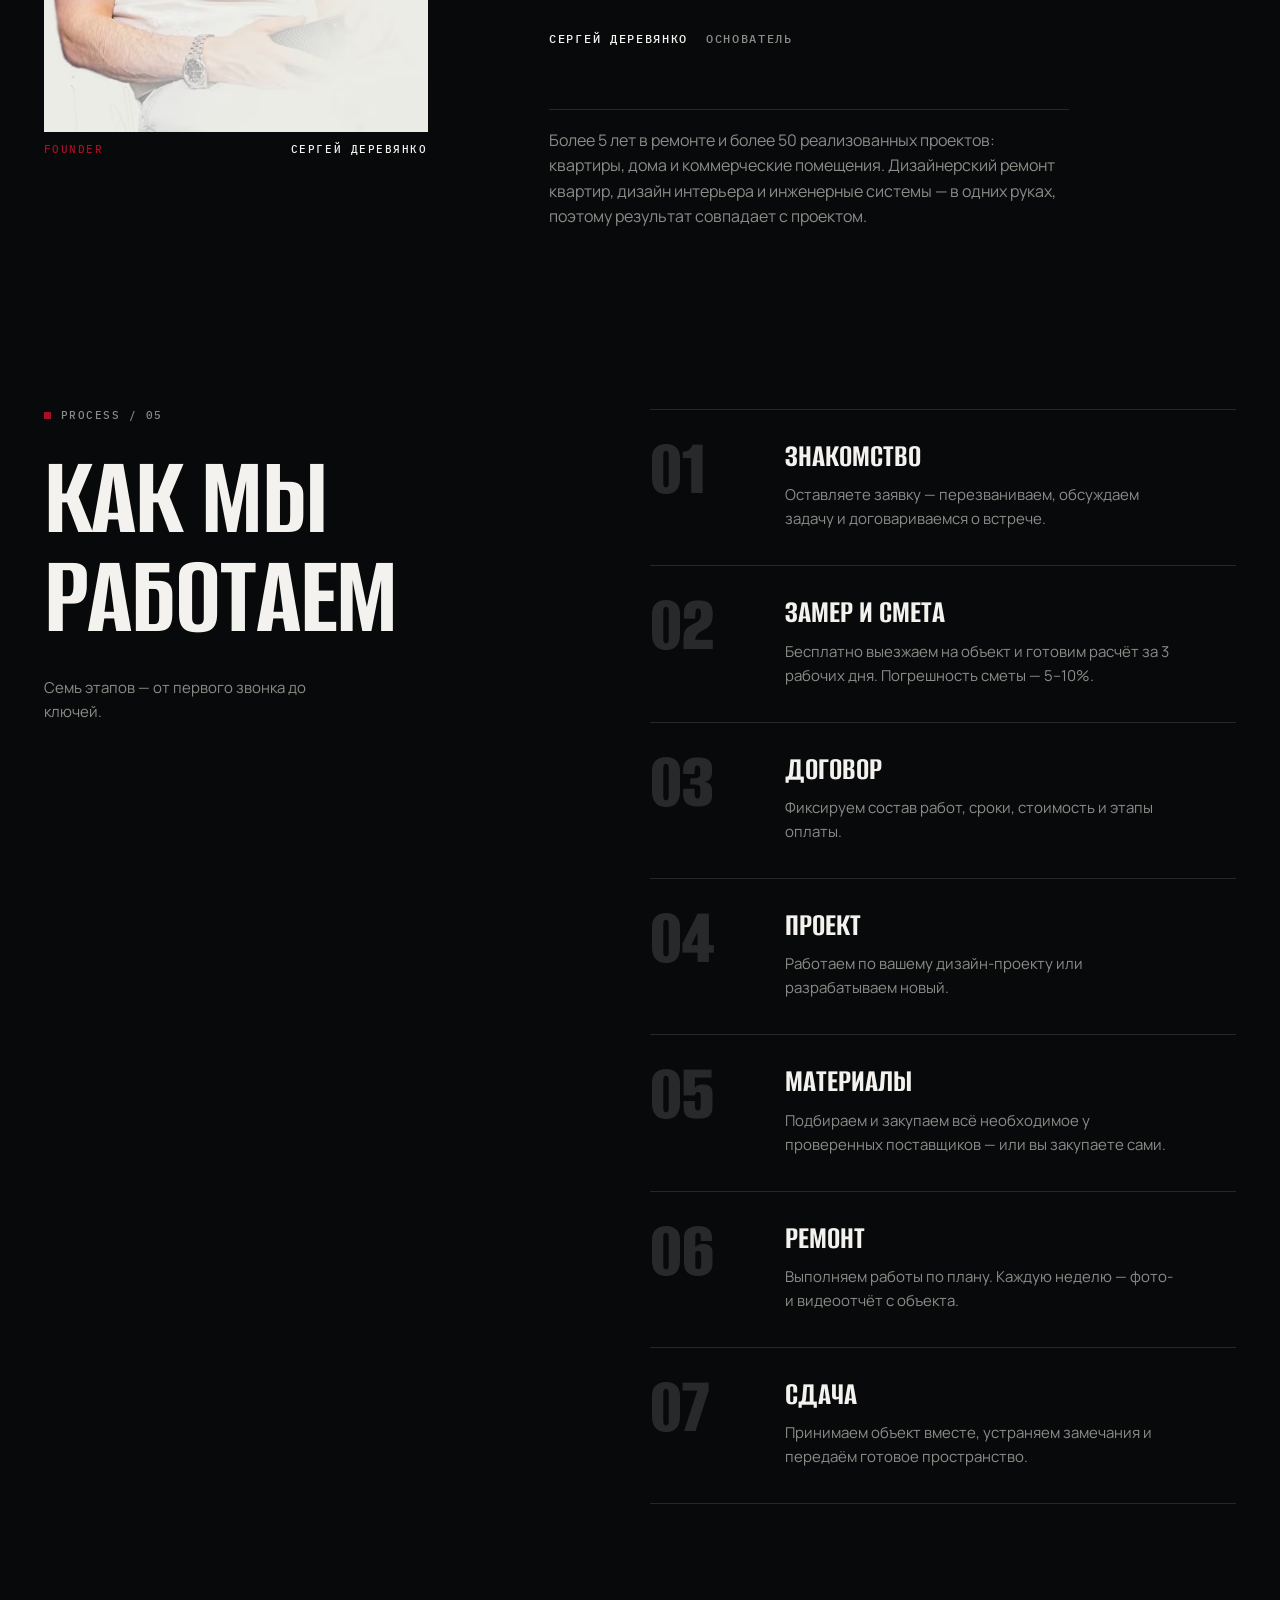
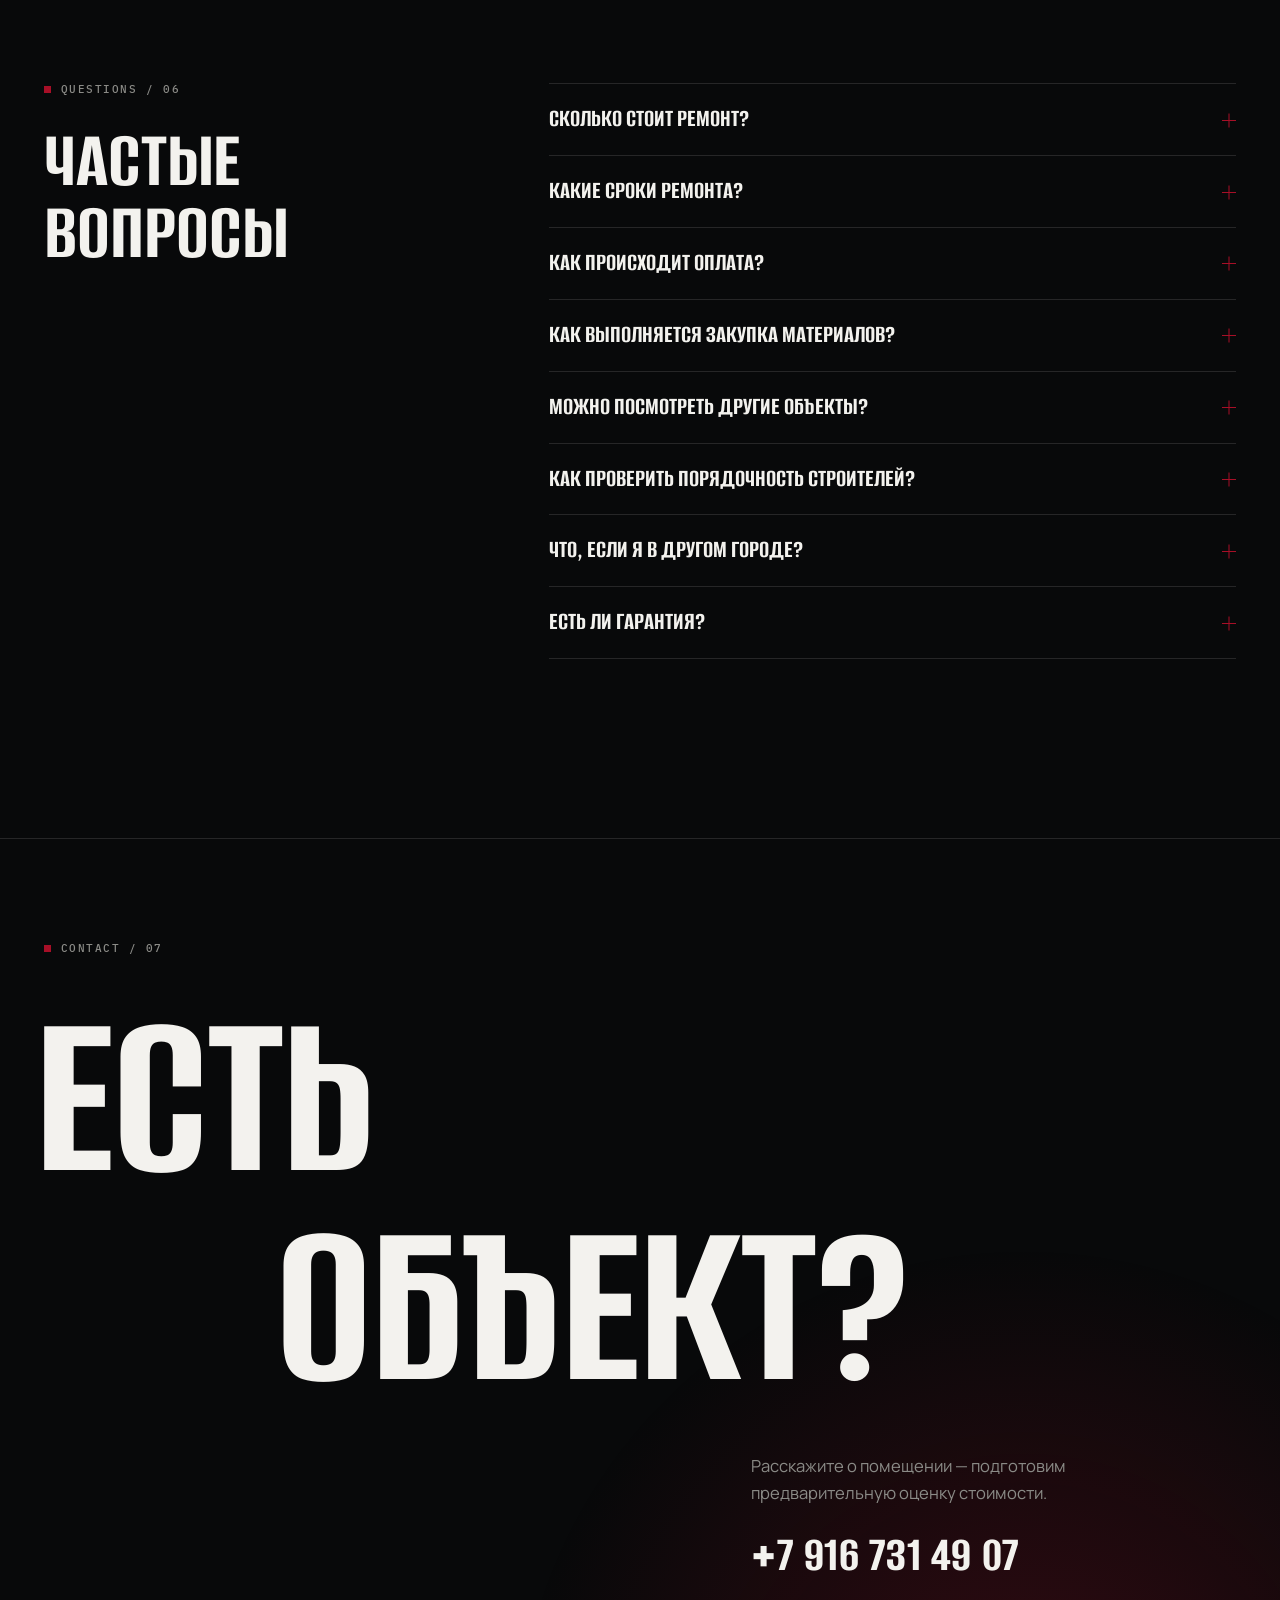
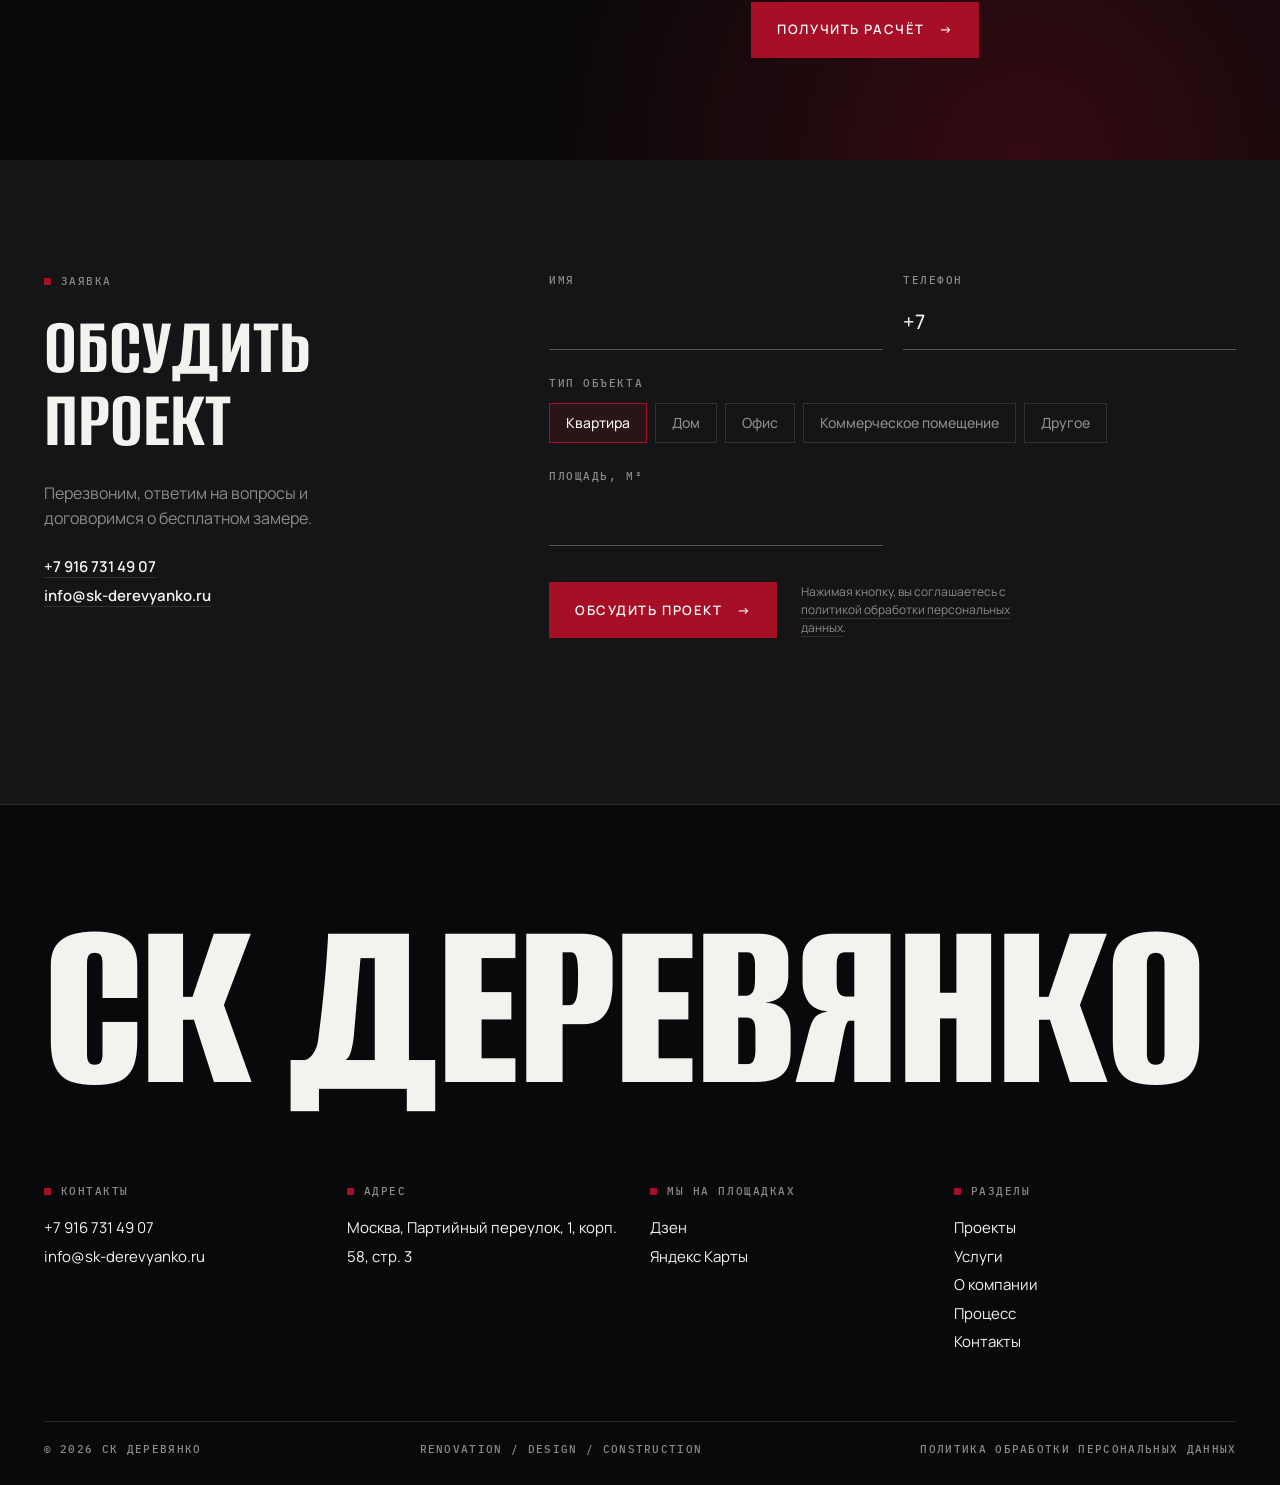
==== commit 4bc24f77: "Анимированные SVG (план и 3D) в карточках дизайн-проектов вместо статичных иконок Co-Authored-By: Cl" ====
--- a/index.html
+++ b/index.html
@@ -7,7 +7,7 @@
 <link rel="preconnect" href="https://fonts.googleapis.com"><link rel="preconnect" href="https://fonts.gstatic.com" crossorigin>
 <link rel="stylesheet" href="https://fonts.googleapis.com/css2?family=Alumni+Sans:wght@500;600;700;800&family=Manrope:wght@400;500;600&family=IBM+Plex+Mono:wght@400;500&display=swap">
 <link rel="preload" as="image" type="image/avif" imagesrcset="assets/img/prime-spalnya-640.avif 640w, assets/img/prime-spalnya-1280.avif 1280w" imagesizes="(max-width: 760px) 100vw, 55vw">
-<link rel="stylesheet" href="assets/css/site.css?v=5c4cd263">
+<link rel="stylesheet" href="assets/css/site.css?v=8855732d">
 <script type="application/ld+json">{"@context": "https://schema.org", "@graph": [{"@type": ["HomeAndConstructionBusiness", "GeneralContractor"], "@id": "https://sk-derevyanko.ru/#org", "name": "СК Деревянко", "url": "https://sk-derevyanko.ru/", "image": "https://sk-derevyanko.ru/wp-content/uploads/2025/09/photo_2025-09-03_14-50-56.jpg", "telephone": "+79167314907", "email": "info@sk-derevyanko.ru", "priceRange": "от 35 000 ₽/м²", "address": {"@type": "PostalAddress", "streetAddress": "Партийный переулок, 1, корп. 58, стр. 3", "addressLocality": "Москва", "postalCode": "115093", "addressCountry": "RU"}, "areaServed": {"@type": "City", "name": "Москва"}, "founder": {"@type": "Person", "name": "Сергей Деревянко", "jobTitle": "Основатель"}, "sameAs": ["https://dzen.ru/id/66869490deb14e765dcd9429", "https://yandex.ru/maps/org/derevyanko/121687699078/"], "hasOfferCatalog": {"@type": "OfferCatalog", "name": "Услуги и цены", "itemListElement": [{"@type": "Offer", "itemOffered": {"@type": "Service", "name": "Технический дизайн-проект"}, "priceSpecification": {"@type": "UnitPriceSpecification", "price": 1000, "priceCurrency": "RUB", "unitCode": "MTK", "unitText": "м²", "minPrice": 1000}}, {"@type": "Offer", "itemOffered": {"@type": "Service", "name": "Полный дизайн-проект с 3D-визуализацией"}, "priceSpecification": {"@type": "UnitPriceSpecification", "price": 3000, "priceCurrency": "RUB", "unitCode": "MTK", "unitText": "м²", "minPrice": 3000}}, {"@type": "Offer", "itemOffered": {"@type": "Service", "name": "Ремонт квартиры под ключ — тариф «Стандарт»"}, "priceSpecification": {"@type": "UnitPriceSpecification", "price": 35000, "priceCurrency": "RUB", "unitCode": "MTK", "unitText": "м²", "minPrice": 35000}}, {"@type": "Offer", "itemOffered": {"@type": "Service", "name": "Ремонт квартиры под ключ — тариф «Дизайнерский»"}, "priceSpecification": {"@type": "UnitPriceSpecification", "price": 45000, "priceCurrency": "RUB", "unitCode": "MTK", "unitText": "м²", "minPrice": 45000}}, {"@type": "Offer", "itemOffered": {"@type": "Service", "name": "Ремонт квартиры под ключ — тариф «Индивидуальный»"}, "priceSpecification": {"@type": "UnitPriceSpecification", "price": 60000, "priceCurrency": "RUB", "unitCode": "MTK", "unitText": "м²", "minPrice": 60000}}]}}, {"@type": "WebSite", "@id": "https://sk-derevyanko.ru/#site", "url": "https://sk-derevyanko.ru/", "name": "СК Деревянко", "inLanguage": "ru", "publisher": {"@id": "https://sk-derevyanko.ru/#org"}}, {"@type": "WebPage", "@id": "https://sk-derevyanko.ru/#page", "url": "https://sk-derevyanko.ru/", "name": "Ремонт квартир и помещений под ключ в Москве — СК Деревянко", "description": "Ремонт квартир, домов и коммерческих помещений под ключ в Москве: дизайн-проект, инженерия, отделка и контроль. От 35 000 ₽/м², смета с погрешностью 5–10%, гарантия 3 года.", "isPartOf": {"@id": "https://sk-derevyanko.ru/#site"}, "about": {"@id": "https://sk-derevyanko.ru/#org"}, "inLanguage": "ru"}, {"@type": "FAQPage", "@id": "https://sk-derevyanko.ru/#faq", "mainEntity": [{"@type": "Question", "name": "Сколько стоит ремонт?", "acceptedAnswer": {"@type": "Answer", "text": "Стоимость ремонта под ключ зависит от сложности проекта и рассчитывается индивидуально. Минимальная стоимость — от 35 000 ₽ за квадратный метр по тарифу «Стандарт»."}}, {"@type": "Question", "name": "Какие сроки ремонта?", "acceptedAnswer": {"@type": "Answer", "text": "Сроки зависят от сложности работ и площади. Обычно — от двух месяцев до полугода. Точный срок фиксируется в договоре после замера."}}, {"@type": "Question", "name": "Как происходит оплата?", "acceptedAnswer": {"@type": "Answer", "text": "Оплата делится на этапы, каждый зафиксирован в договоре. Перед очередным этапом вносится предоплата — так вы прозрачно контролируете весь процесс."}}, {"@type": "Question", "name": "Как выполняется закупка материалов?", "acceptedAnswer": {"@type": "Answer", "text": "Можно закупать самостоятельно или доверить закупку нам. Мы работаем с проверенными поставщиками, наценка прозрачна и согласуется заранее. Перед покупкой вы утверждаете счёт, доставки фиксируются фотоотчётом."}}, {"@type": "Question", "name": "Можно посмотреть другие объекты?", "acceptedAnswer": {"@type": "Answer", "text": "Да. Позвоните — договоримся о встрече на одном из текущих объектов и покажем, как мы работаем."}}, {"@type": "Question", "name": "Как проверить порядочность строителей?", "acceptedAnswer": {"@type": "Answer", "text": "Мы работаем открыто: еженедельные отчёты, фото и видео с объекта. Готовы к любым проверкам, включая технадзор."}}, {"@type": "Question", "name": "Что, если я в другом городе?", "acceptedAnswer": {"@type": "Answer", "text": "Есть опыт работы с удалёнными клиентами: постоянная связь, фото и видео — вы всегда в курсе событий."}}, {"@type": "Question", "name": "Есть ли гарантия?", "acceptedAnswer": {"@type": "Answer", "text": "Да, 3 года с момента сдачи объекта. Если в этот период возникнут дефекты, бесплатно их устраним. Гарантийные обязательства прописаны в договоре."}}]}, {"@type": "ItemList", "@id": "https://sk-derevyanko.ru/#projects", "name": "Наши проекты", "itemListElement": [{"@type": "ListItem", "position": 1, "item": {"@type": "CreativeWork", "name": "Ремонт: ЖК Прайм парк", "genre": "Квартира", "locationCreated": "Москва"}}, {"@type": "ListItem", "position": 2, "item": {"@type": "CreativeWork", "name": "Ремонт: ЖК Скай Хаус", "genre": "Квартира", "locationCreated": "Москва"}}, {"@type": "ListItem", "position": 3, "item": {"@type": "CreativeWork", "name": "Ремонт: ЖК Энитео", "genre": "Квартира", "locationCreated": "Москва"}}, {"@type": "ListItem", "position": 4, "item": {"@type": "CreativeWork", "name": "Ремонт: Шелепиха", "genre": "Квартира", "locationCreated": "Москва"}}, {"@type": "ListItem", "position": 5, "item": {"@type": "CreativeWork", "name": "Ремонт: Большая Очаковская 2", "genre": "Квартира", "locationCreated": "Москва"}}, {"@type": "ListItem", "position": 6, "item": {"@type": "CreativeWork", "name": "Ремонт: Детский центр", "genre": "Коммерческое помещение", "locationCreated": "Москва"}}, {"@type": "ListItem", "position": 7, "item": {"@type": "CreativeWork", "name": "Ремонт: Новокузнецкая", "genre": "Квартира", "locationCreated": "Москва"}}]}]}</script>
 </head><body>
 <a class="skip" href="#main">Перейти к содержимому</a>
@@ -73,8 +73,8 @@
 <section class="sec svc" id="services" aria-labelledby="svc-h">
 <div class="sec-head"><p class="lbl"><i></i>Services / 03</p><h2 class="giant" id="svc-h"><span class="ln"><span>Наши</span></span><span class="ln"><span>услуги</span></span></h2><p class="sec-note rv">Дизайн интерьера и ремонт квартир под ключ.<br>Цены — за квадратный метр.</p></div>
 <div class="svc-design">
-<article class="box rv"><div class="art"><svg viewBox="0 0 160 120" aria-hidden="true"><path d="M8 8h144v104H8z"/><path d="M8 58h56v54M64 8v34M64 58h40M104 8v74h48M104 96v16M22 58v-8M120 82h-16"/><path d="M64 42a16 16 0 0 1 16 16" class="t"/><path d="M104 82a14 14 0 0 0 14 14" class="t"/><circle cx="34" cy="30" r="2"/></svg></div><p class="num">01</p><h3>Технический дизайн-проект</h3><p>Комплект рабочих чертежей с учётом ваших пожеланий и технической реализации: по нему бригада делает ремонт без импровизаций.</p><p class="price">от 1 000 ₽<small>/м²</small></p><a class="lnk" href="#form" data-type="Технический дизайн-проект">Обсудить <span>→</span></a></article>
-<article class="box rv"><div class="art"><svg viewBox="0 0 160 120" aria-hidden="true"><path d="M80 10l62 34v48l-62 26-62-26V44z"/><path d="M80 10v60l62 22M80 70L18 92M18 44l62 26 62-26" class="t"/><path d="M48 60v26M112 60v26" class="t"/></svg></div><p class="num">02</p><h3>Полный дизайн-проект с 3D-визуализацией</h3><p>Технические чертежи и 3D-модели пространства. Вы видите готовый интерьер ещё до начала работ.</p><p class="price">от 3 000 ₽<small>/м²</small></p><a class="lnk" href="#form" data-type="Полный дизайн-проект с 3D-визуализацией">Обсудить <span>→</span></a></article>
+<article class="box rv"><div class="art sk-service-art" aria-hidden="true"><img src="assets/img/technical-plan.svg" width="540" height="360" alt="" loading="lazy" decoding="async"></div><p class="num">01</p><h3>Технический дизайн-проект</h3><p>Комплект рабочих чертежей с учётом ваших пожеланий и технической реализации: по нему бригада делает ремонт без импровизаций.</p><p class="price">от 1 000 ₽<small>/м²</small></p><a class="lnk" href="#form" data-type="Технический дизайн-проект">Обсудить <span>→</span></a></article>
+<article class="box rv"><div class="art sk-service-art" aria-hidden="true"><img src="assets/img/interior-3d.svg" width="540" height="360" alt="" loading="lazy" decoding="async"></div><p class="num">02</p><h3>Полный дизайн-проект с 3D-визуализацией</h3><p>Технические чертежи и 3D-модели пространства. Вы видите готовый интерьер ещё до начала работ.</p><p class="price">от 3 000 ₽<small>/м²</small></p><a class="lnk" href="#form" data-type="Полный дизайн-проект с 3D-визуализацией">Обсудить <span>→</span></a></article>
 </div>
 <h3 class="svc-sub rv"><i></i>Ремонт под ключ — три тарифа</h3><div class="svc-tariffs">
 <article class="box tariff rv"><p class="num">03</p><h3>Стандарт</h3><dl><div><dt>Полы</dt><dd>стяжка, ламинат, кварцвинил, МДФ-плинтус</dd></div><div><dt>Стены</dt><dd>перегородки, штукатурка, шпаклёвка, обои или обои под покраску</dd></div><div><dt>Санузел</dt><dd>плитка размером до 60×60 см</dd></div><div><dt>Инженерия</dt><dd>электрика, сантехника, водопровод, канализация</dd></div><div><dt>Потолки</dt><dd>натяжные стандартные</dd></div></dl><p class="price">от 35 000 ₽<small>/м²</small></p><a class="lnk" href="#form">Рассчитать <span>→</span></a></article>
@@ -265,5 +265,5 @@
 <div class="lb" hidden role="dialog" aria-modal="true" aria-label="Фото объекта"><button class="lb-x" type="button" aria-label="Закрыть">Закрыть ✕</button><button class="lb-p" type="button" aria-label="Предыдущее фото">←</button><figure><img alt=""><figcaption></figcaption></figure><button class="lb-n" type="button" aria-label="Следующее фото">→</button></div>
 <div class="cursor" aria-hidden="true">View</div>
 <a class="m-cta off" href="#form">Обсудить проект <span>→</span></a>
-<script src="assets/js/goals.js?v=5c4cd263" defer></script>
-<script src="assets/js/site.js?v=5c4cd263" defer></script></body></html>+<script src="assets/js/goals.js?v=8855732d" defer></script>
+<script src="assets/js/site.js?v=8855732d" defer></script></body></html>
--- a/assets/css/site.css
+++ b/assets/css/site.css
@@ -466,3 +466,17 @@
 .policy p{color:#c9c8c3;font-size:15px;line-height:1.7;margin-bottom:10px}
 .policy-page .ftr{padding-top:0}
 @media (max-width:600px){.policy{padding-top:96px}.policy-page .hdr .btn-s{display:none}.policy-page .hdr-tel{display:inline}}
+
+/* ── анимации в карточках дизайн-проектов (embed.css из sk-remont-animations) ── */
+#services .svc-design .sk-service-art {
+  height: clamp(185px, 18vw, 235px);
+}
+
+#services .svc-design .sk-service-art > img {
+  display: block;
+  width: auto;
+  height: 100%;
+  max-width: 100%;
+  object-fit: contain;
+  object-position: left center;
+}
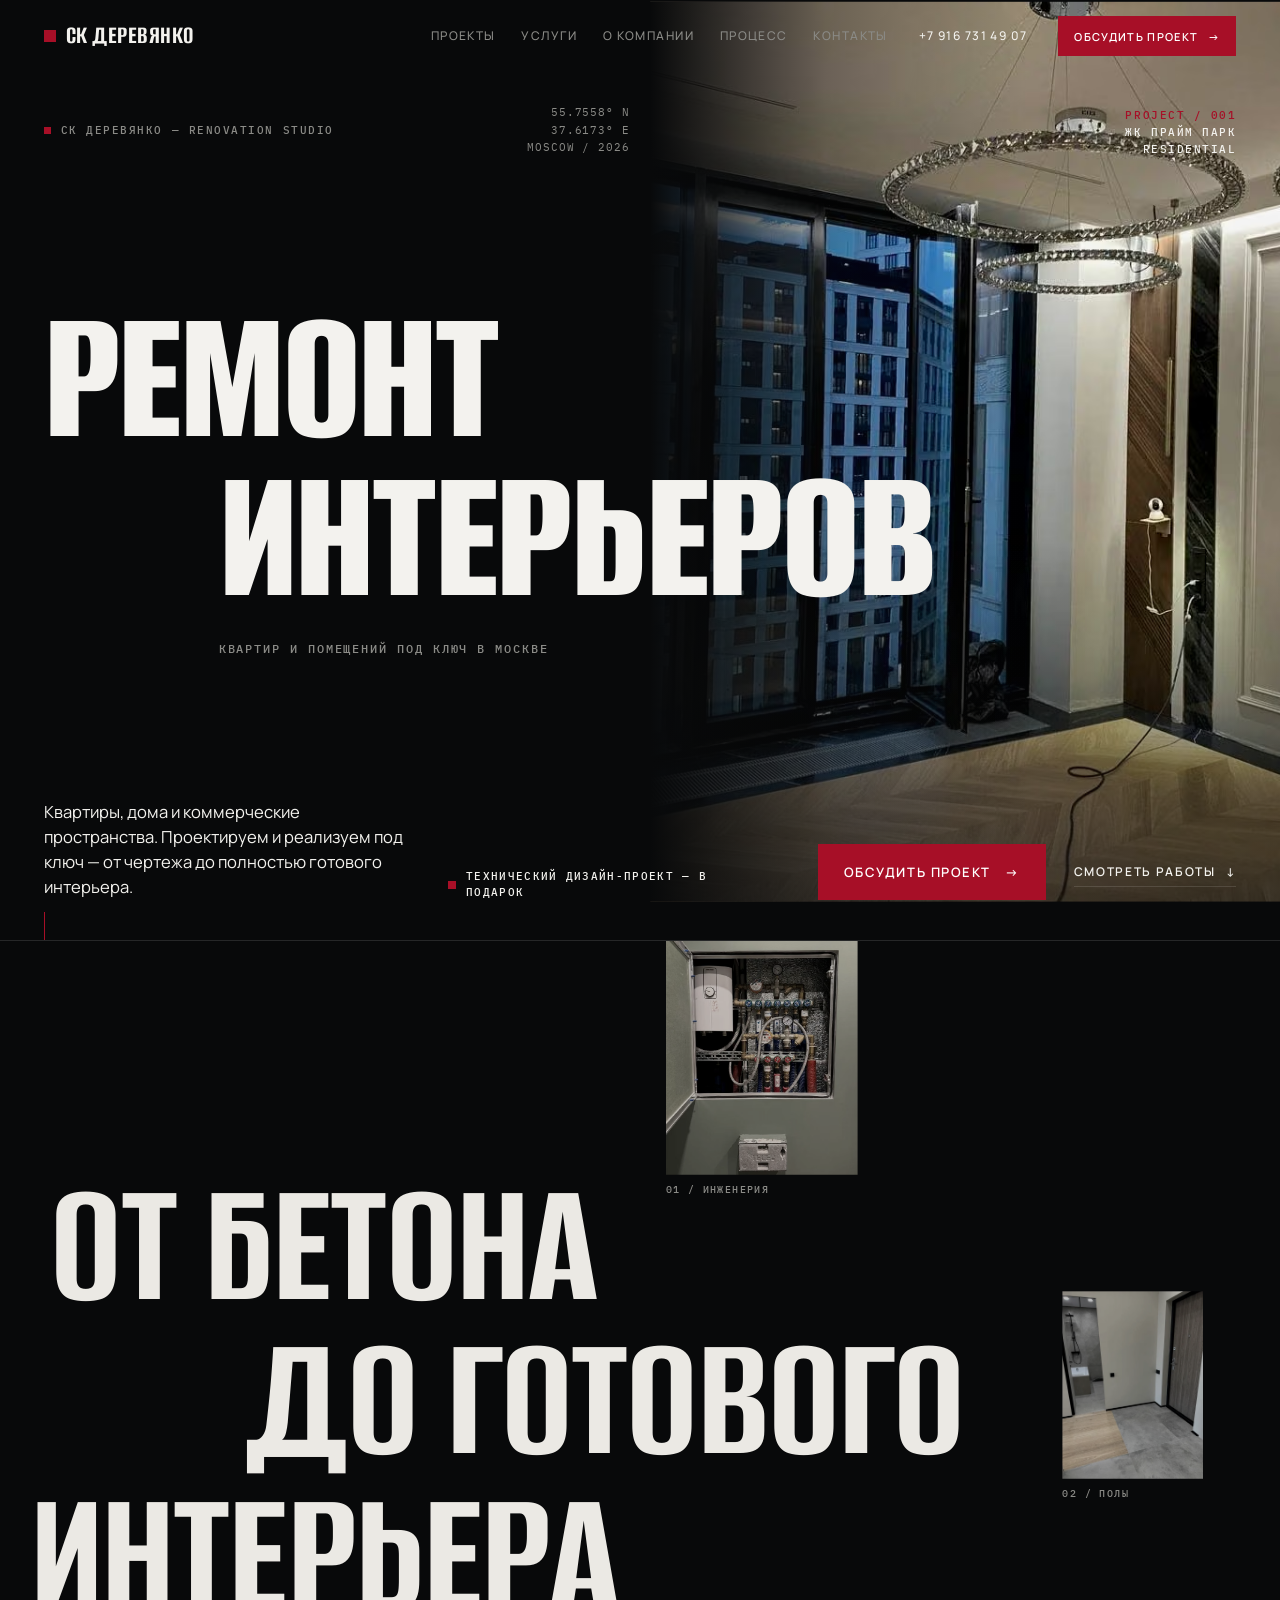
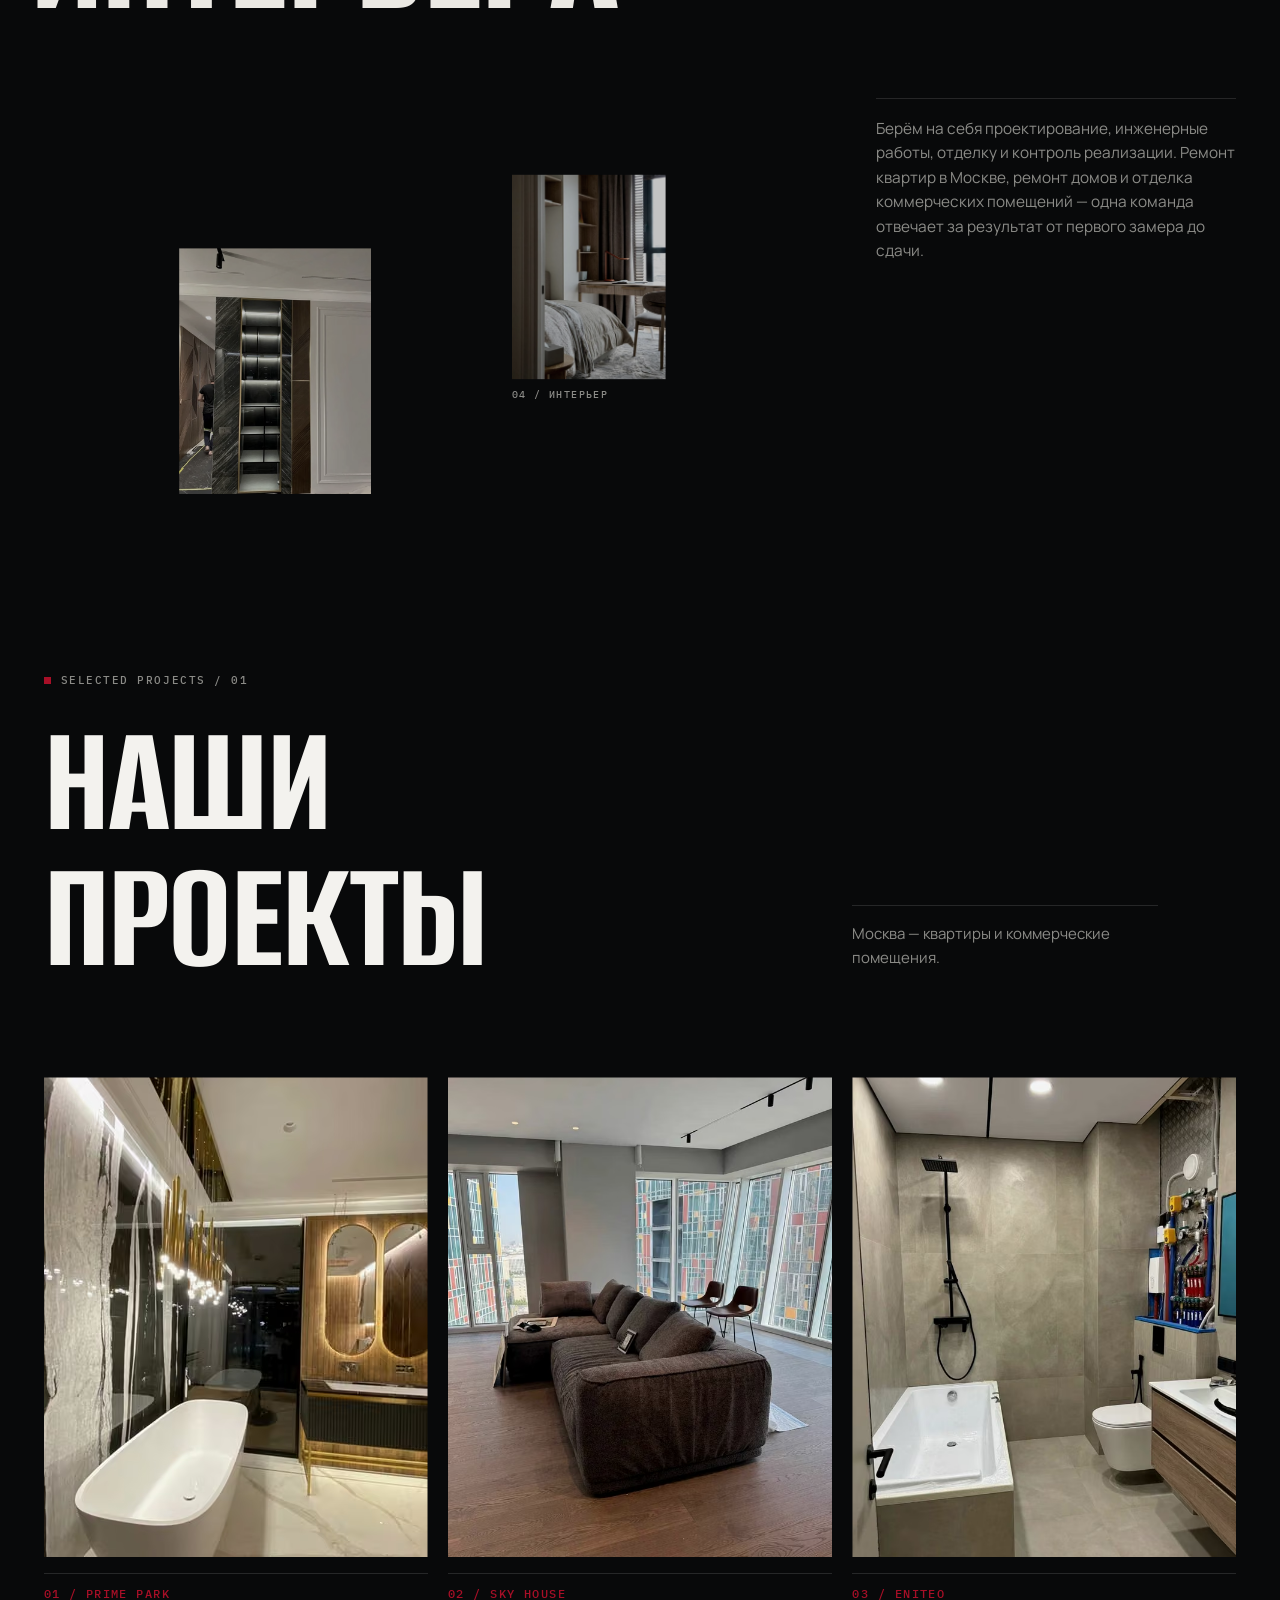
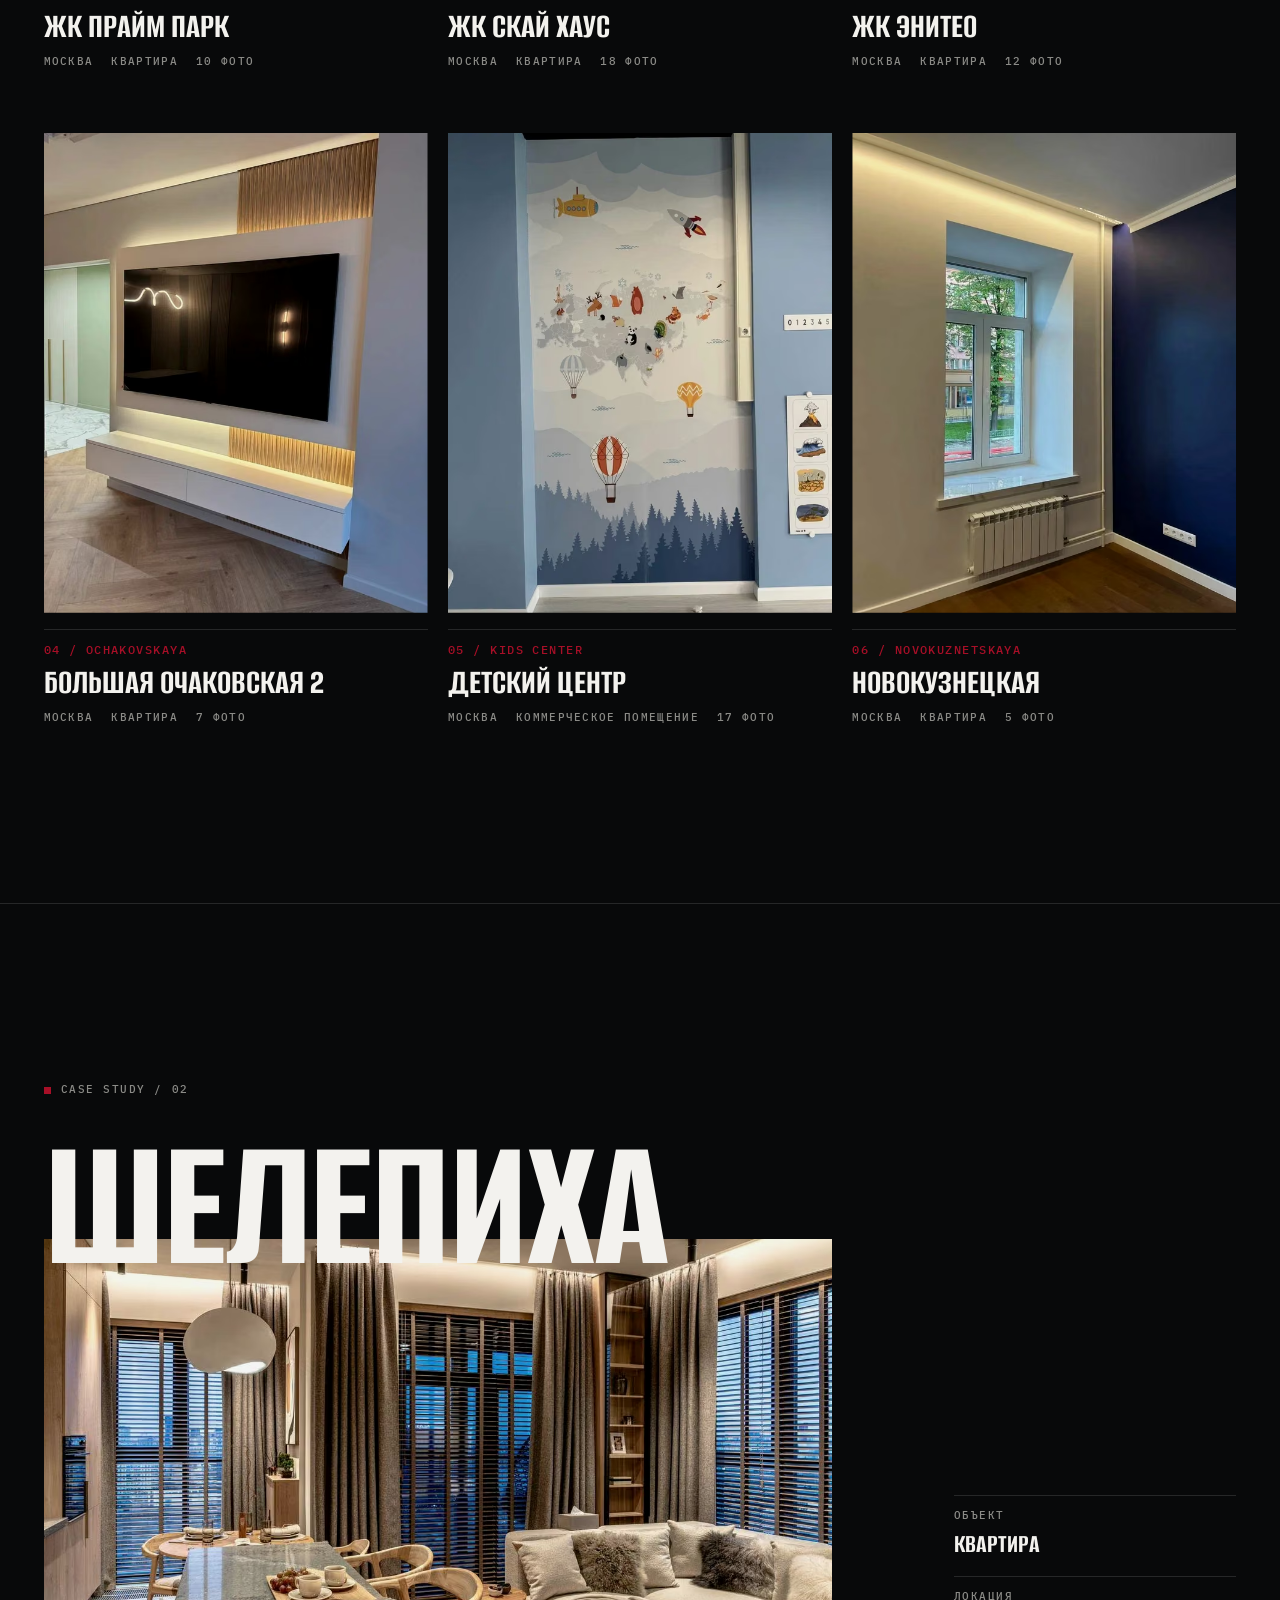
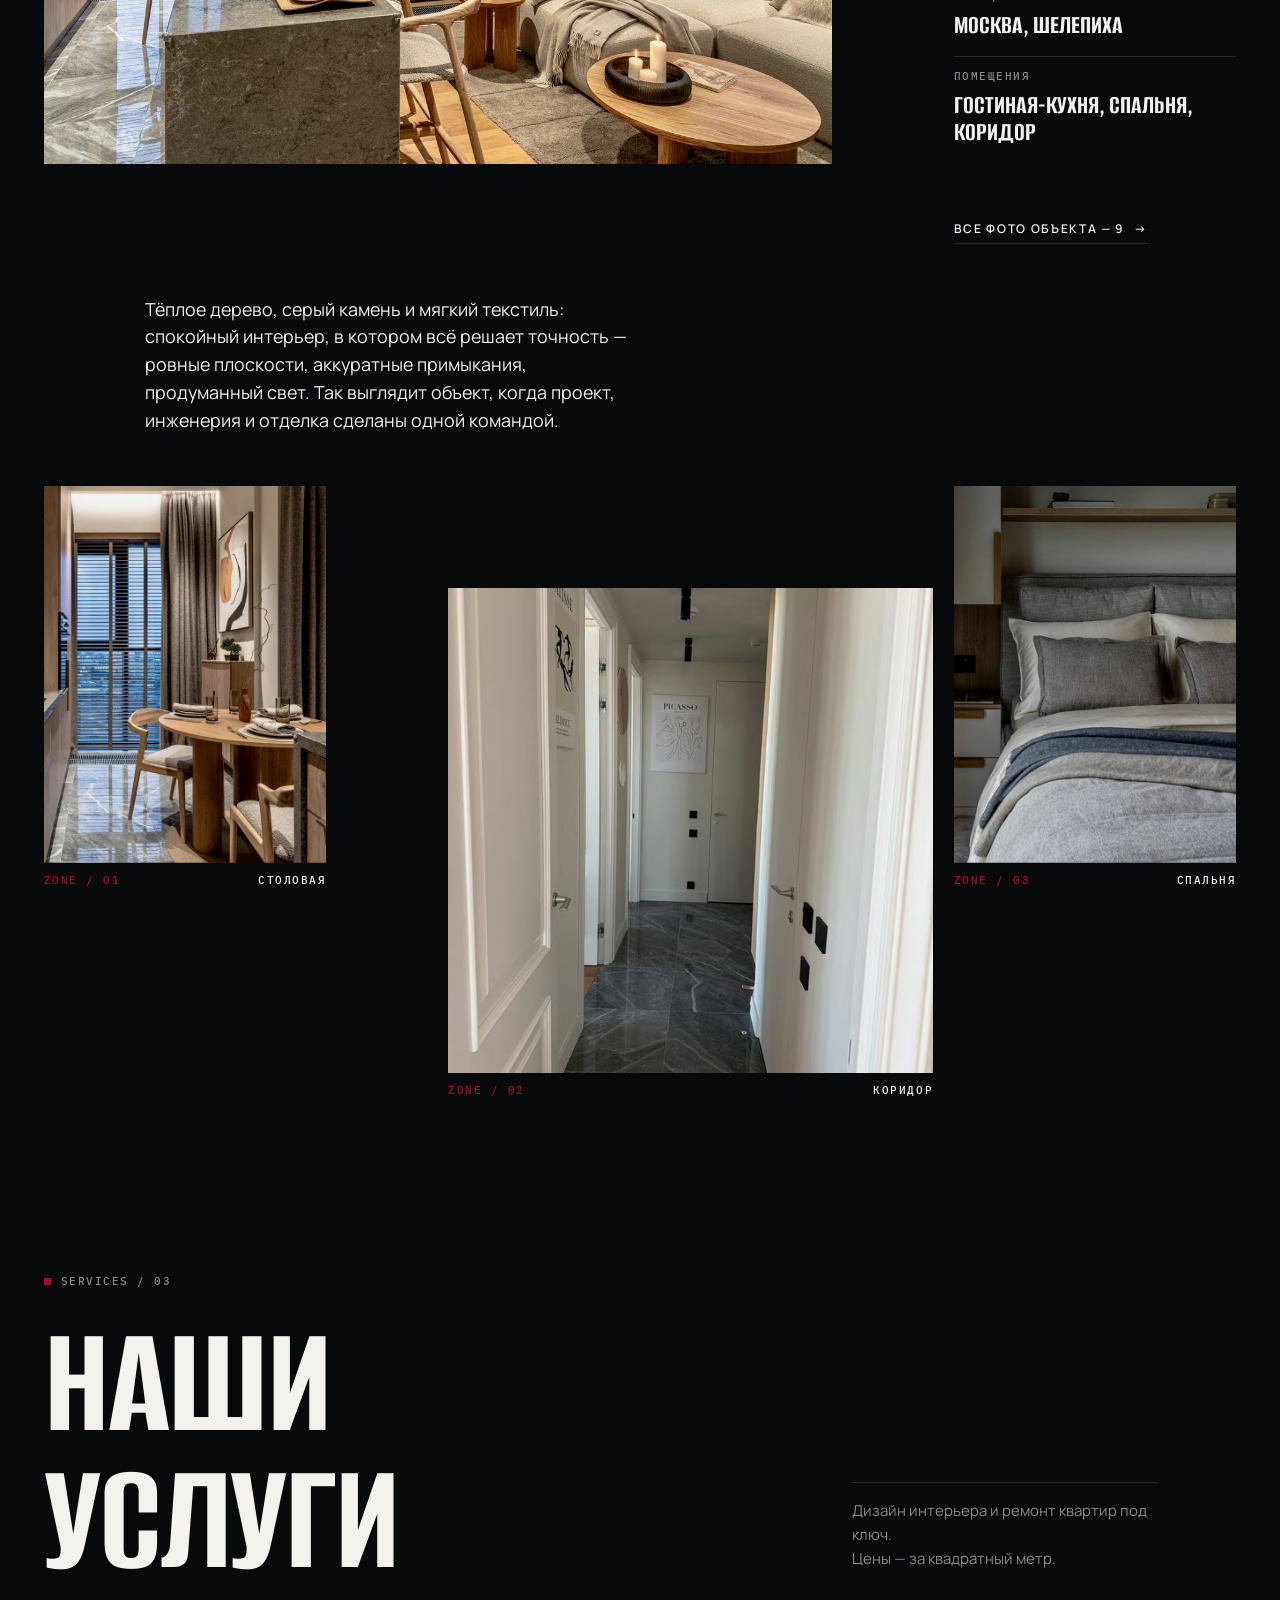
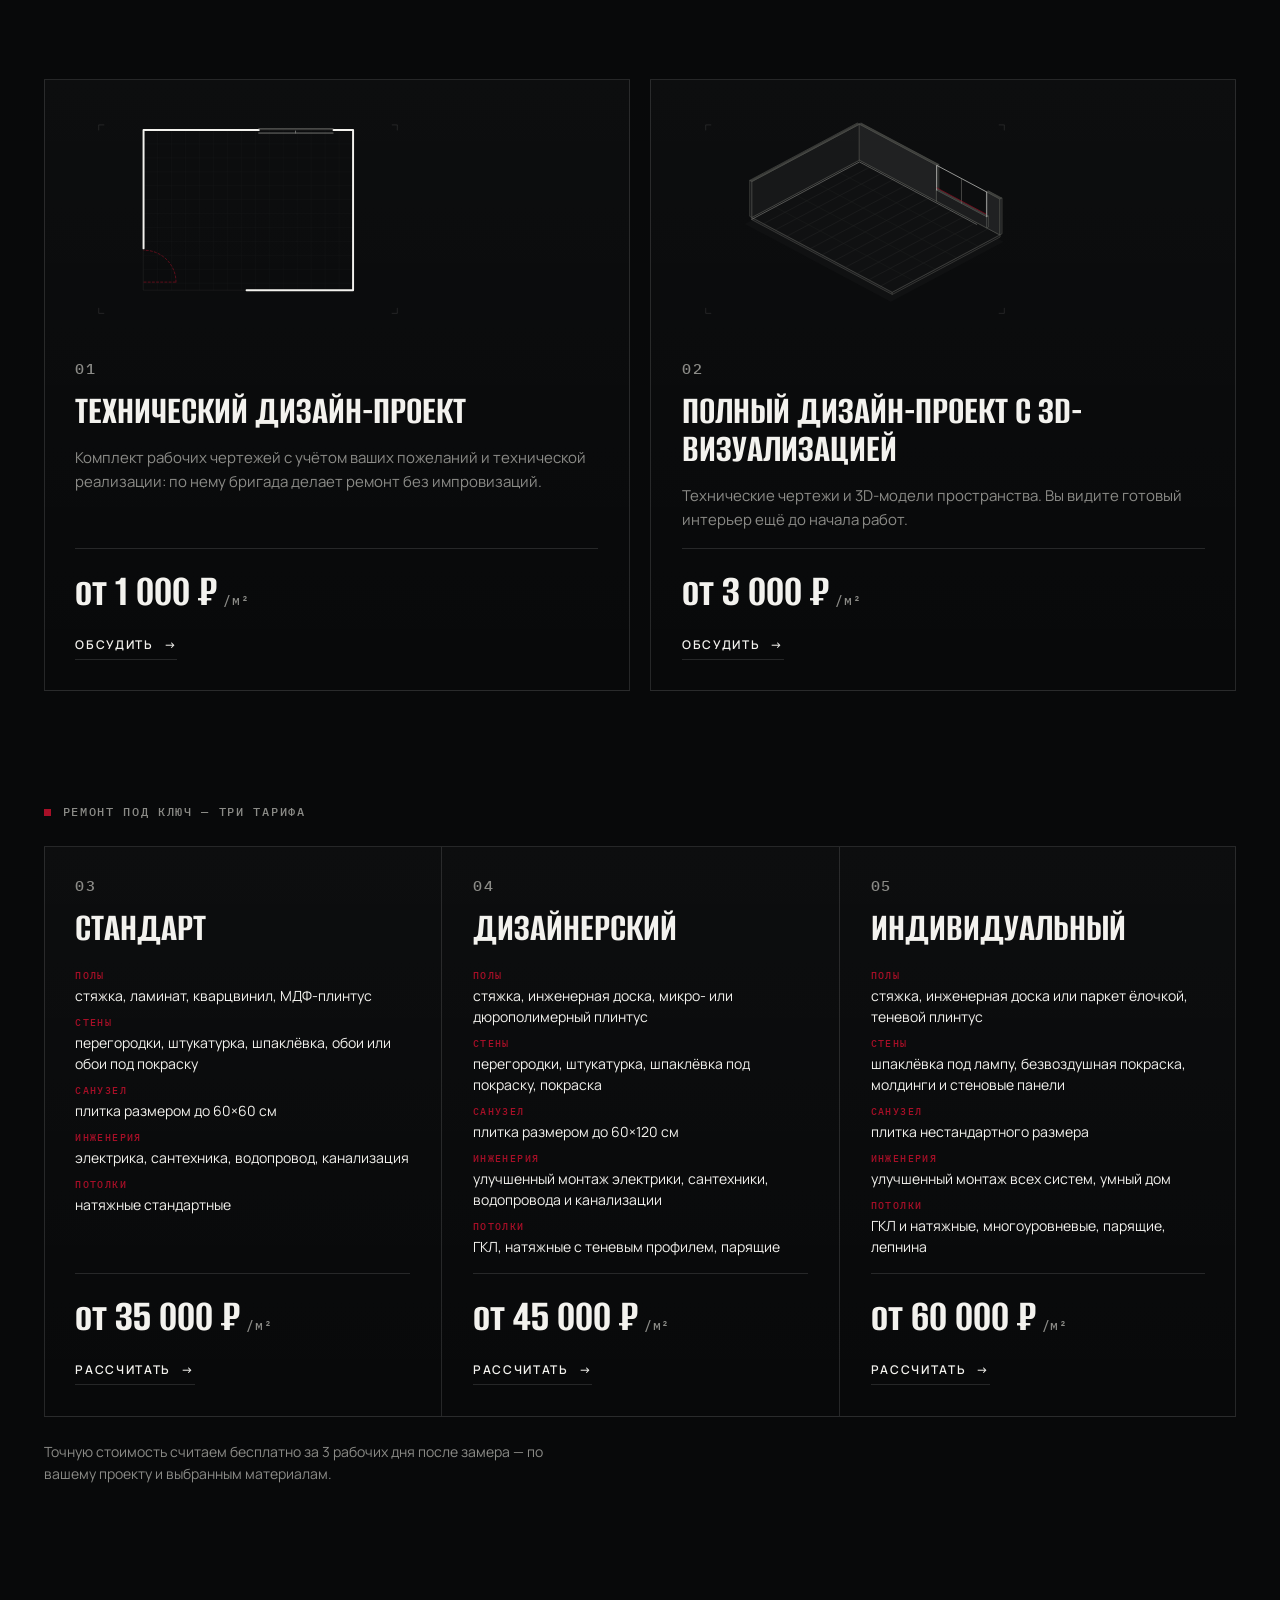
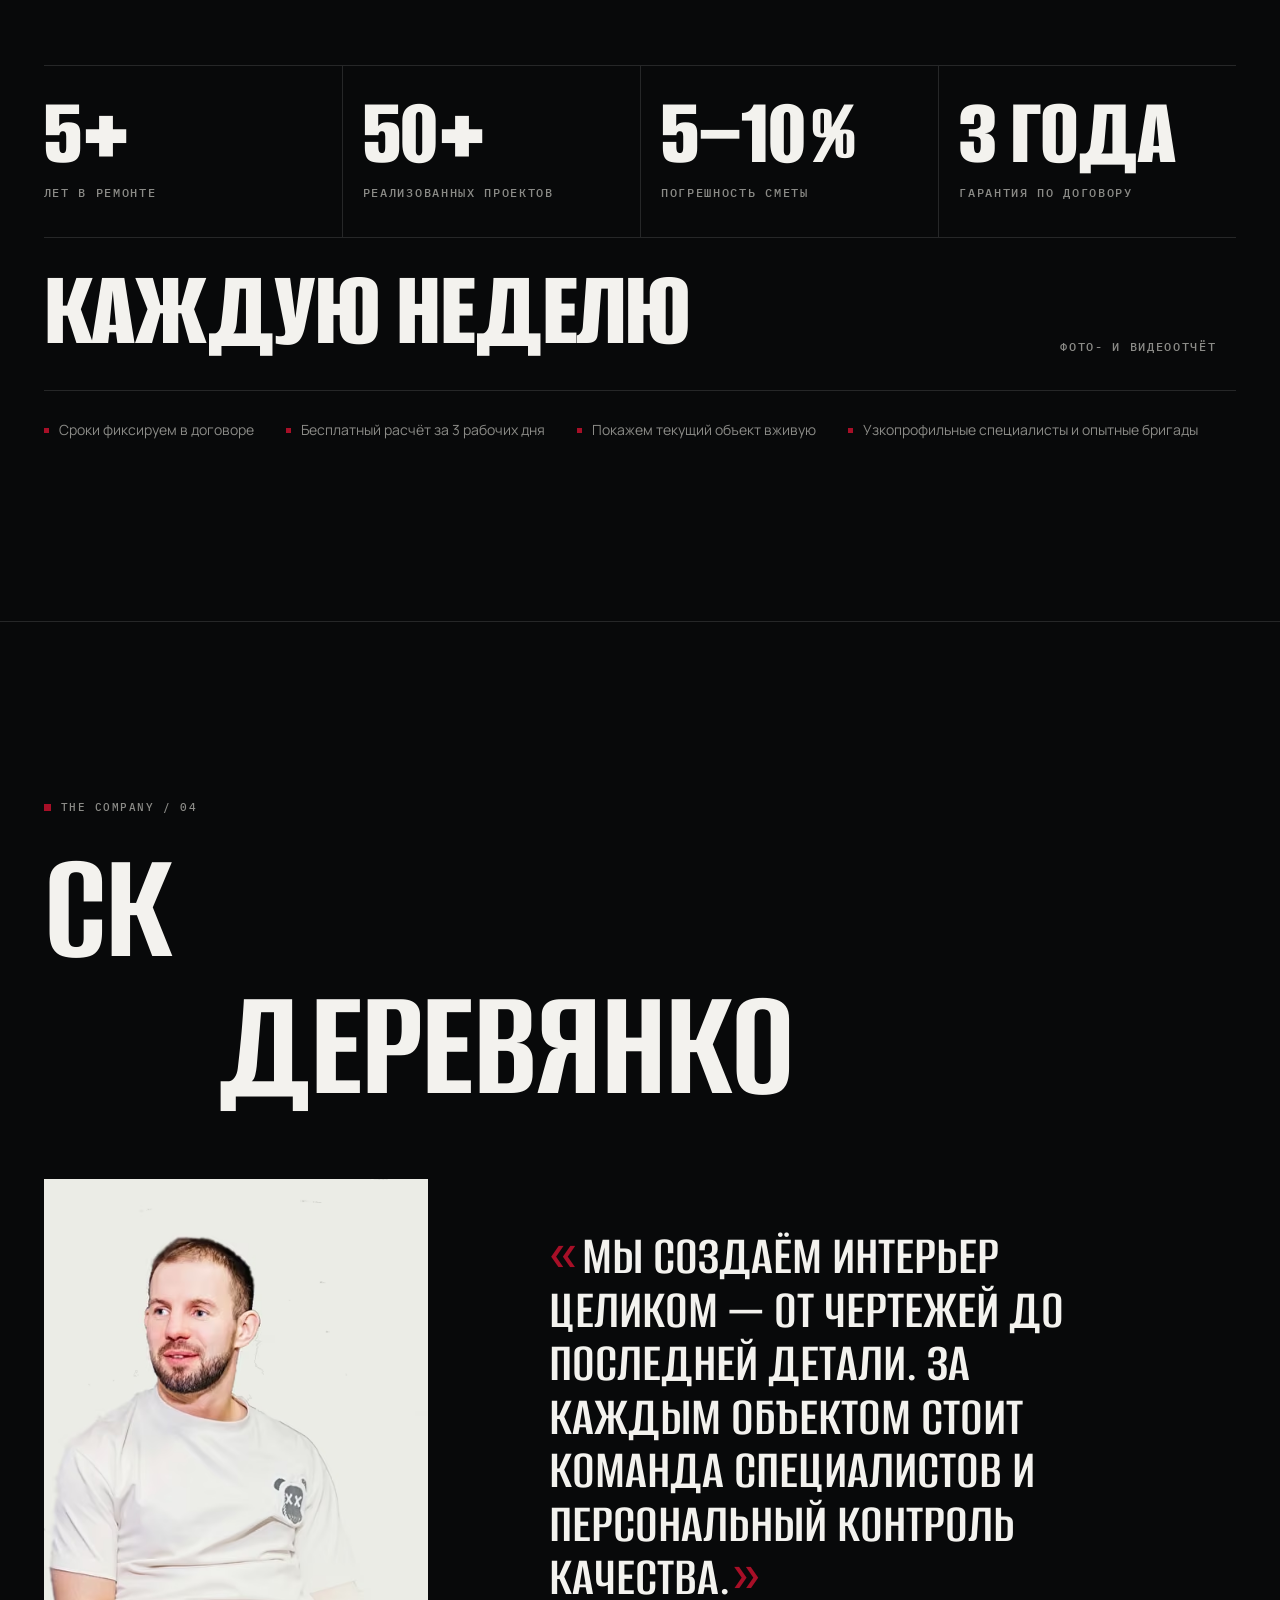
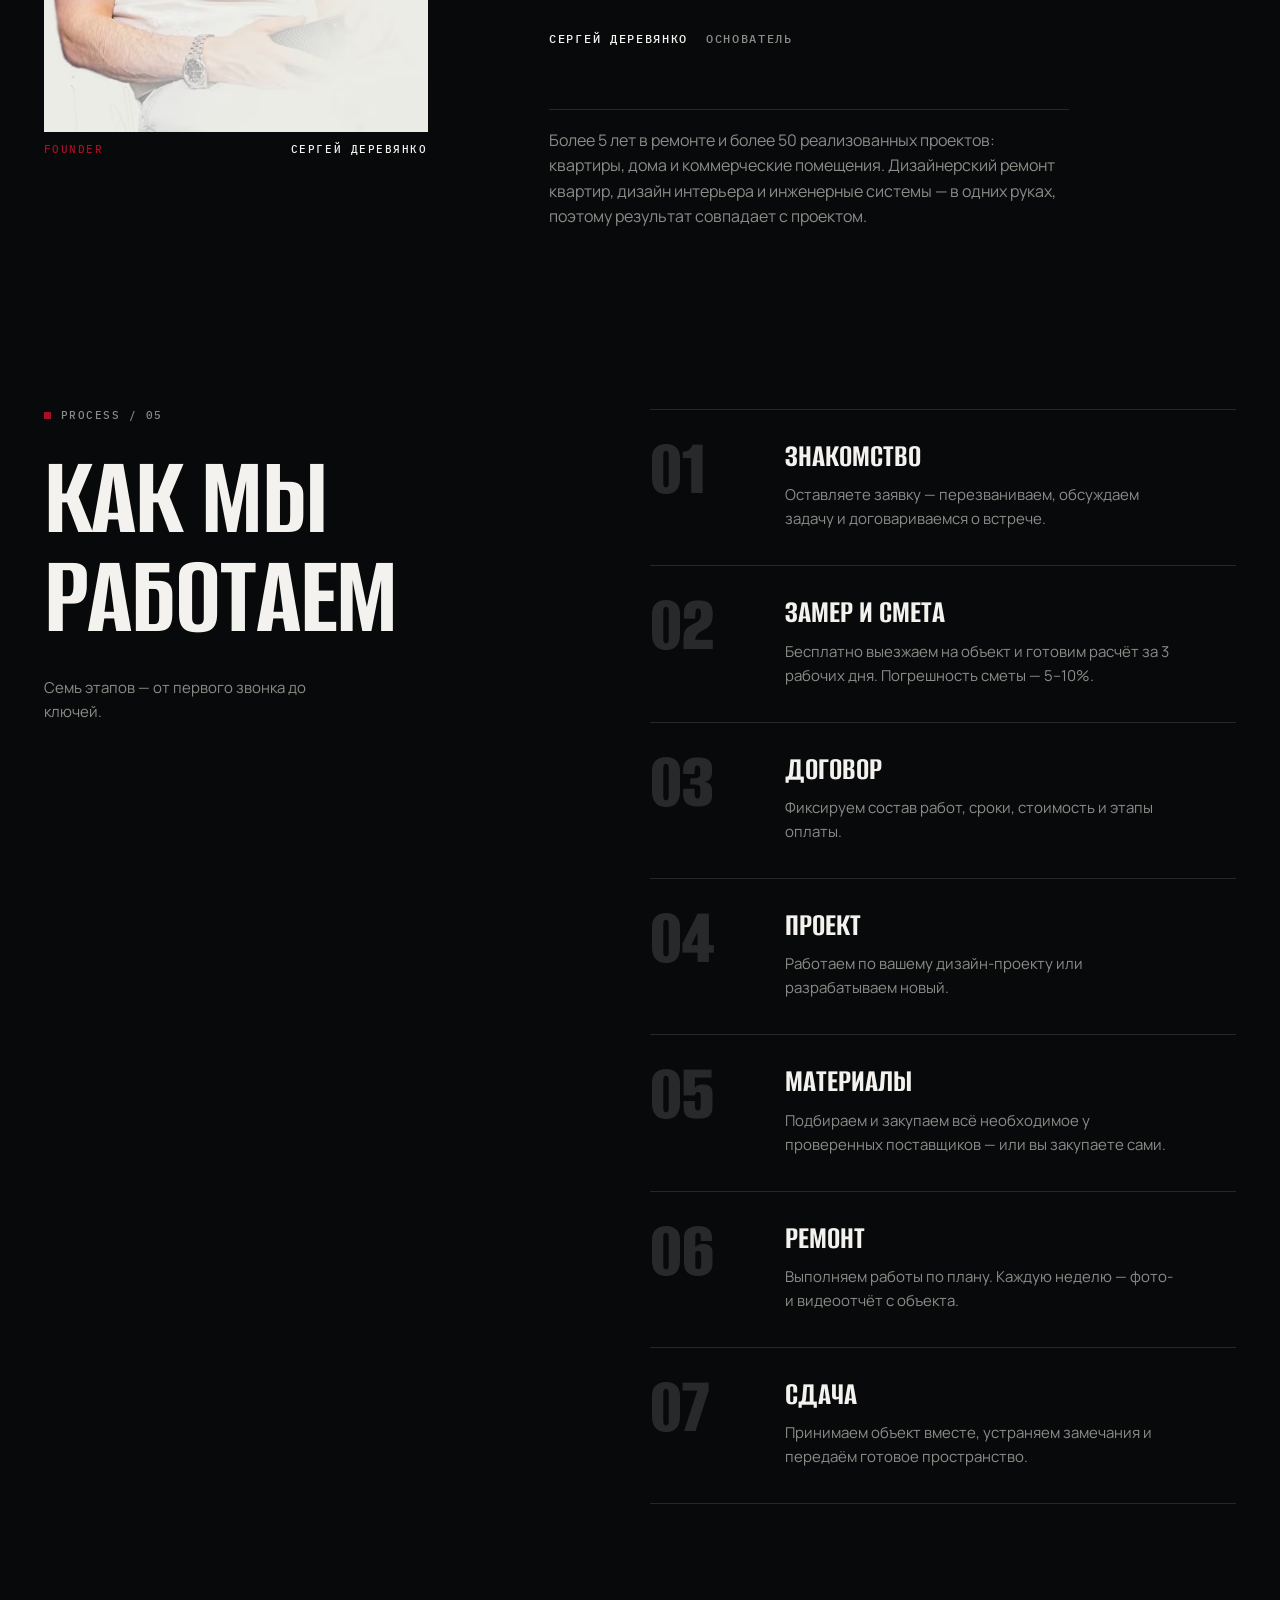
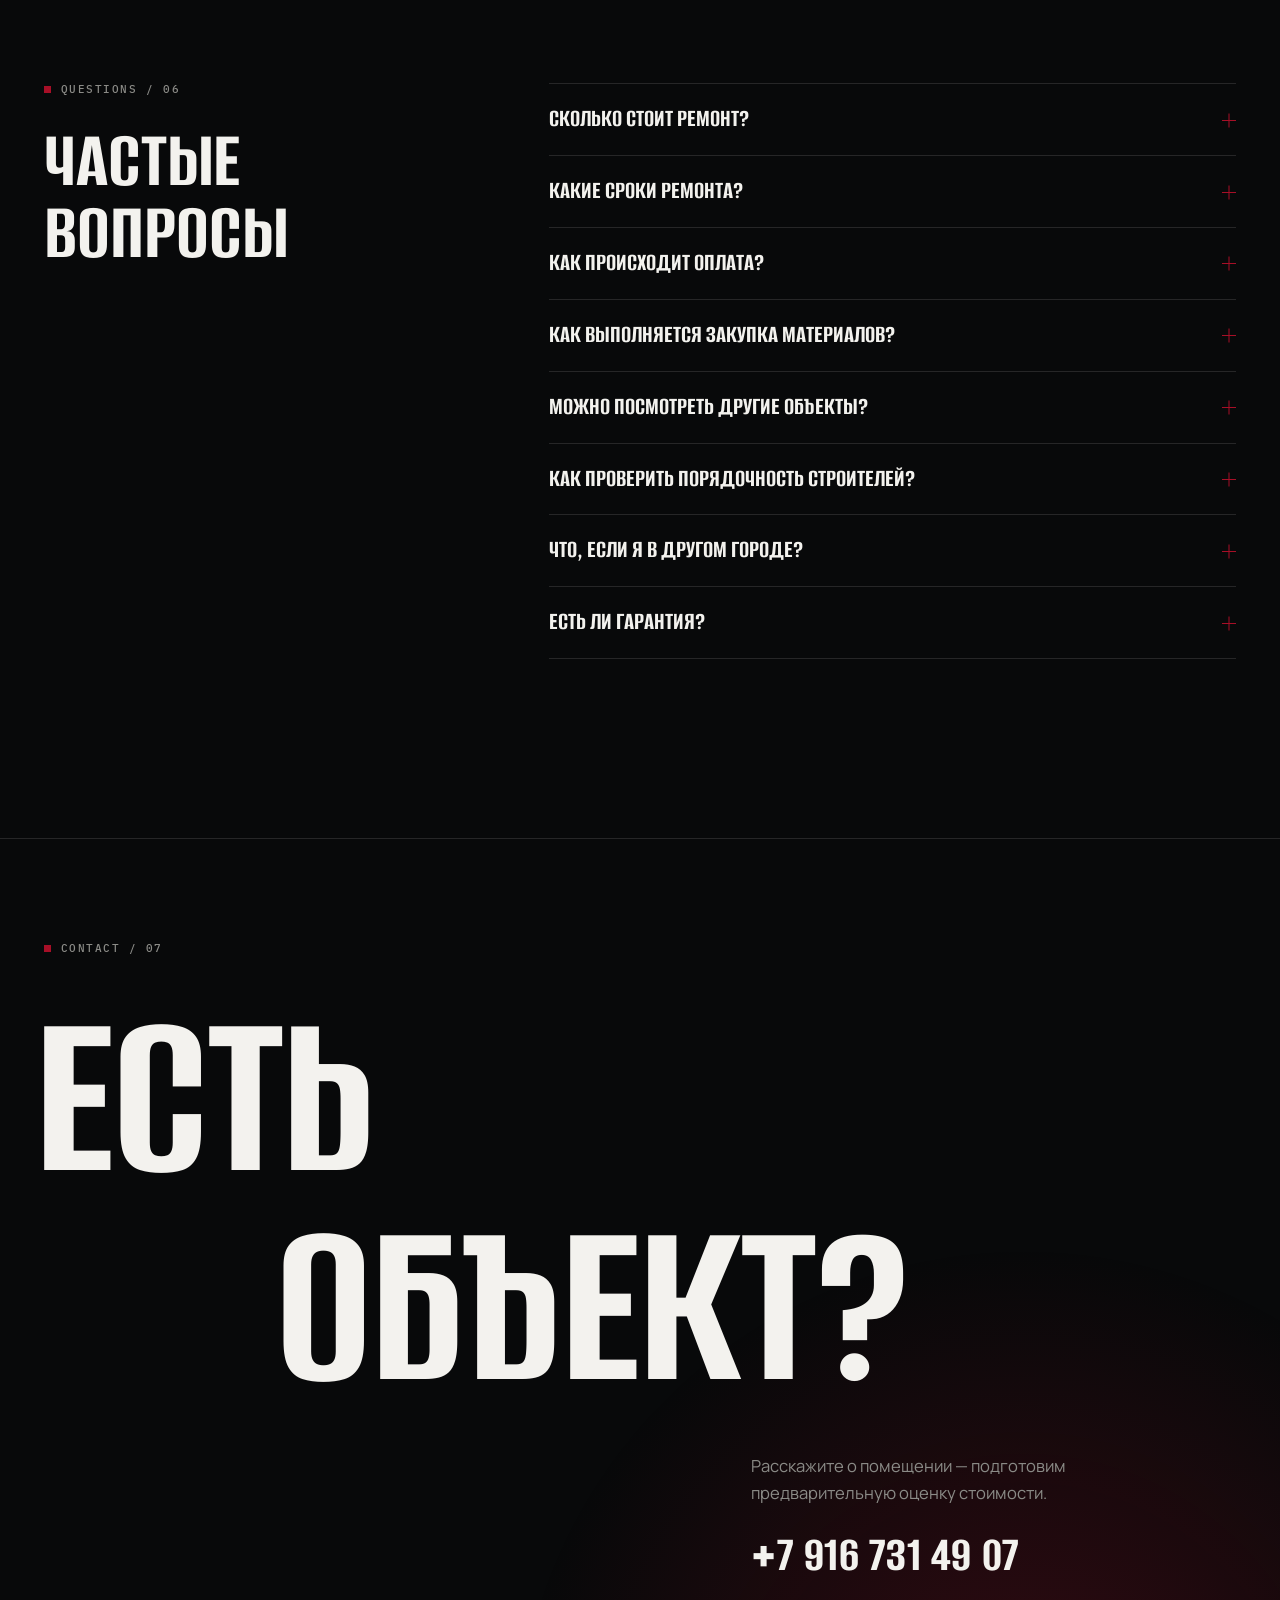
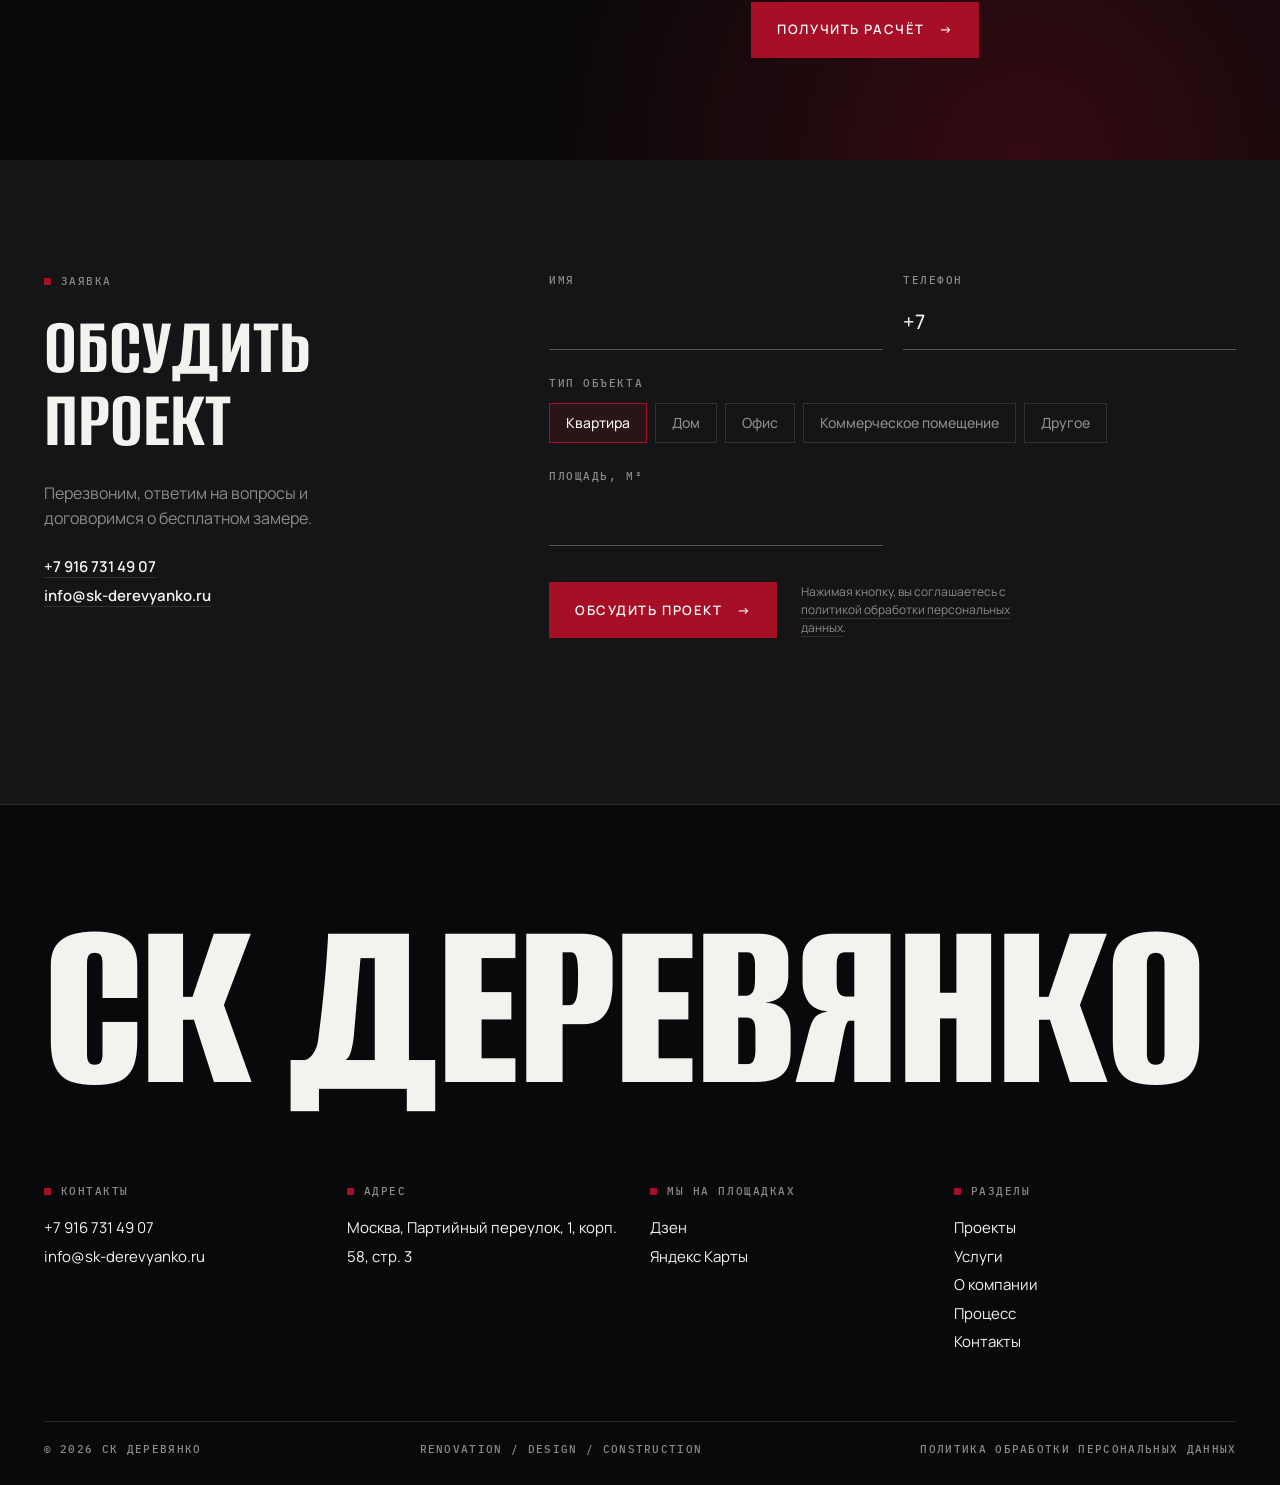
==== commit e229804d: "Заявки: короткая форма в модалке, кнопка звонка, невидимая проверка, защита от дублей - вместо карти" ====
--- a/index.html
+++ b/index.html
@@ -7,7 +7,7 @@
 <link rel="preconnect" href="https://fonts.googleapis.com"><link rel="preconnect" href="https://fonts.gstatic.com" crossorigin>
 <link rel="stylesheet" href="https://fonts.googleapis.com/css2?family=Alumni+Sans:wght@500;600;700;800&family=Manrope:wght@400;500;600&family=IBM+Plex+Mono:wght@400;500&display=swap">
 <link rel="preload" as="image" type="image/avif" imagesrcset="assets/img/prime-spalnya-640.avif 640w, assets/img/prime-spalnya-1280.avif 1280w" imagesizes="(max-width: 760px) 100vw, 55vw">
-<link rel="stylesheet" href="assets/css/site.css?v=8855732d">
+<link rel="stylesheet" href="assets/css/site.css?v=751d9240">
 <script type="application/ld+json">{"@context": "https://schema.org", "@graph": [{"@type": ["HomeAndConstructionBusiness", "GeneralContractor"], "@id": "https://sk-derevyanko.ru/#org", "name": "СК Деревянко", "url": "https://sk-derevyanko.ru/", "image": "https://sk-derevyanko.ru/wp-content/uploads/2025/09/photo_2025-09-03_14-50-56.jpg", "telephone": "+79167314907", "email": "info@sk-derevyanko.ru", "priceRange": "от 35 000 ₽/м²", "address": {"@type": "PostalAddress", "streetAddress": "Партийный переулок, 1, корп. 58, стр. 3", "addressLocality": "Москва", "postalCode": "115093", "addressCountry": "RU"}, "areaServed": {"@type": "City", "name": "Москва"}, "founder": {"@type": "Person", "name": "Сергей Деревянко", "jobTitle": "Основатель"}, "sameAs": ["https://dzen.ru/id/66869490deb14e765dcd9429", "https://yandex.ru/maps/org/derevyanko/121687699078/"], "hasOfferCatalog": {"@type": "OfferCatalog", "name": "Услуги и цены", "itemListElement": [{"@type": "Offer", "itemOffered": {"@type": "Service", "name": "Технический дизайн-проект"}, "priceSpecification": {"@type": "UnitPriceSpecification", "price": 1000, "priceCurrency": "RUB", "unitCode": "MTK", "unitText": "м²", "minPrice": 1000}}, {"@type": "Offer", "itemOffered": {"@type": "Service", "name": "Полный дизайн-проект с 3D-визуализацией"}, "priceSpecification": {"@type": "UnitPriceSpecification", "price": 3000, "priceCurrency": "RUB", "unitCode": "MTK", "unitText": "м²", "minPrice": 3000}}, {"@type": "Offer", "itemOffered": {"@type": "Service", "name": "Ремонт квартиры под ключ — тариф «Стандарт»"}, "priceSpecification": {"@type": "UnitPriceSpecification", "price": 35000, "priceCurrency": "RUB", "unitCode": "MTK", "unitText": "м²", "minPrice": 35000}}, {"@type": "Offer", "itemOffered": {"@type": "Service", "name": "Ремонт квартиры под ключ — тариф «Дизайнерский»"}, "priceSpecification": {"@type": "UnitPriceSpecification", "price": 45000, "priceCurrency": "RUB", "unitCode": "MTK", "unitText": "м²", "minPrice": 45000}}, {"@type": "Offer", "itemOffered": {"@type": "Service", "name": "Ремонт квартиры под ключ — тариф «Индивидуальный»"}, "priceSpecification": {"@type": "UnitPriceSpecification", "price": 60000, "priceCurrency": "RUB", "unitCode": "MTK", "unitText": "м²", "minPrice": 60000}}]}}, {"@type": "WebSite", "@id": "https://sk-derevyanko.ru/#site", "url": "https://sk-derevyanko.ru/", "name": "СК Деревянко", "inLanguage": "ru", "publisher": {"@id": "https://sk-derevyanko.ru/#org"}}, {"@type": "WebPage", "@id": "https://sk-derevyanko.ru/#page", "url": "https://sk-derevyanko.ru/", "name": "Ремонт квартир и помещений под ключ в Москве — СК Деревянко", "description": "Ремонт квартир, домов и коммерческих помещений под ключ в Москве: дизайн-проект, инженерия, отделка и контроль. От 35 000 ₽/м², смета с погрешностью 5–10%, гарантия 3 года.", "isPartOf": {"@id": "https://sk-derevyanko.ru/#site"}, "about": {"@id": "https://sk-derevyanko.ru/#org"}, "inLanguage": "ru"}, {"@type": "FAQPage", "@id": "https://sk-derevyanko.ru/#faq", "mainEntity": [{"@type": "Question", "name": "Сколько стоит ремонт?", "acceptedAnswer": {"@type": "Answer", "text": "Стоимость ремонта под ключ зависит от сложности проекта и рассчитывается индивидуально. Минимальная стоимость — от 35 000 ₽ за квадратный метр по тарифу «Стандарт»."}}, {"@type": "Question", "name": "Какие сроки ремонта?", "acceptedAnswer": {"@type": "Answer", "text": "Сроки зависят от сложности работ и площади. Обычно — от двух месяцев до полугода. Точный срок фиксируется в договоре после замера."}}, {"@type": "Question", "name": "Как происходит оплата?", "acceptedAnswer": {"@type": "Answer", "text": "Оплата делится на этапы, каждый зафиксирован в договоре. Перед очередным этапом вносится предоплата — так вы прозрачно контролируете весь процесс."}}, {"@type": "Question", "name": "Как выполняется закупка материалов?", "acceptedAnswer": {"@type": "Answer", "text": "Можно закупать самостоятельно или доверить закупку нам. Мы работаем с проверенными поставщиками, наценка прозрачна и согласуется заранее. Перед покупкой вы утверждаете счёт, доставки фиксируются фотоотчётом."}}, {"@type": "Question", "name": "Можно посмотреть другие объекты?", "acceptedAnswer": {"@type": "Answer", "text": "Да. Позвоните — договоримся о встрече на одном из текущих объектов и покажем, как мы работаем."}}, {"@type": "Question", "name": "Как проверить порядочность строителей?", "acceptedAnswer": {"@type": "Answer", "text": "Мы работаем открыто: еженедельные отчёты, фото и видео с объекта. Готовы к любым проверкам, включая технадзор."}}, {"@type": "Question", "name": "Что, если я в другом городе?", "acceptedAnswer": {"@type": "Answer", "text": "Есть опыт работы с удалёнными клиентами: постоянная связь, фото и видео — вы всегда в курсе событий."}}, {"@type": "Question", "name": "Есть ли гарантия?", "acceptedAnswer": {"@type": "Answer", "text": "Да, 3 года с момента сдачи объекта. Если в этот период возникнут дефекты, бесплатно их устраним. Гарантийные обязательства прописаны в договоре."}}]}, {"@type": "ItemList", "@id": "https://sk-derevyanko.ru/#projects", "name": "Наши проекты", "itemListElement": [{"@type": "ListItem", "position": 1, "item": {"@type": "CreativeWork", "name": "Ремонт: ЖК Прайм парк", "genre": "Квартира", "locationCreated": "Москва"}}, {"@type": "ListItem", "position": 2, "item": {"@type": "CreativeWork", "name": "Ремонт: ЖК Скай Хаус", "genre": "Квартира", "locationCreated": "Москва"}}, {"@type": "ListItem", "position": 3, "item": {"@type": "CreativeWork", "name": "Ремонт: ЖК Энитео", "genre": "Квартира", "locationCreated": "Москва"}}, {"@type": "ListItem", "position": 4, "item": {"@type": "CreativeWork", "name": "Ремонт: Шелепиха", "genre": "Квартира", "locationCreated": "Москва"}}, {"@type": "ListItem", "position": 5, "item": {"@type": "CreativeWork", "name": "Ремонт: Большая Очаковская 2", "genre": "Квартира", "locationCreated": "Москва"}}, {"@type": "ListItem", "position": 6, "item": {"@type": "CreativeWork", "name": "Ремонт: Детский центр", "genre": "Коммерческое помещение", "locationCreated": "Москва"}}, {"@type": "ListItem", "position": 7, "item": {"@type": "CreativeWork", "name": "Ремонт: Новокузнецкая", "genre": "Квартира", "locationCreated": "Москва"}}]}]}</script>
 </head><body>
 <a class="skip" href="#main">Перейти к содержимому</a>
@@ -110,8 +110,9 @@
 </section>
 <section class="sec form-sec" id="form" aria-labelledby="form-h">
 <div class="form-head"><p class="lbl"><i></i>Заявка</p><h2 class="mid" id="form-h">Обсудить проект</h2><p>Перезвоним, ответим на вопросы и договоримся о бесплатном замере.</p><ul class="form-alt"><li><a href="tel:+79167314907">+7 916 731 49 07</a></li><li><a href="mailto:info@sk-derevyanko.ru">info@sk-derevyanko.ru</a></li></ul></div>
-<form class="lead" action="send.php" method="post" novalidate>
+<form class="lead" action="send.php" method="post" novalidate data-src="Полная форма">
 <label class="hp" aria-hidden="true">Не заполняйте<input name="website" tabindex="-1" autocomplete="off"></label>
+<input type="hidden" name="t" value="">
 <label class="fld"><span>Имя</span><input name="your-name" autocomplete="name" required></label>
 <label class="fld"><span>Телефон</span><input name="your-phone" type="tel" inputmode="tel" autocomplete="tel" required value="+7 " placeholder="+7 (___) ___-__-__" maxlength="18"></label>
 <fieldset class="fld types"><legend>Тип объекта</legend><div><label><input type="radio" name="object-type" value="Квартира" checked><span>Квартира</span></label><label><input type="radio" name="object-type" value="Дом"><span>Дом</span></label><label><input type="radio" name="object-type" value="Офис"><span>Офис</span></label><label><input type="radio" name="object-type" value="Коммерческое помещение"><span>Коммерческое помещение</span></label><label><input type="radio" name="object-type" value="Другое"><span>Другое</span></label></div></fieldset>
@@ -264,6 +265,7 @@
 </footer>
 <div class="lb" hidden role="dialog" aria-modal="true" aria-label="Фото объекта"><button class="lb-x" type="button" aria-label="Закрыть">Закрыть ✕</button><button class="lb-p" type="button" aria-label="Предыдущее фото">←</button><figure><img alt=""><figcaption></figcaption></figure><button class="lb-n" type="button" aria-label="Следующее фото">→</button></div>
 <div class="cursor" aria-hidden="true">View</div>
-<a class="m-cta off" href="#form">Обсудить проект <span>→</span></a>
-<script src="assets/js/goals.js?v=8855732d" defer></script>
-<script src="assets/js/site.js?v=8855732d" defer></script></body></html>+<div class="m-bar off"><a class="m-call" href="tel:+79167314907"><span>Позвонить</span></a><button class="m-lead" type="button" data-lead>Обсудить проект <span>→</span></button></div>
+<dialog class="lm" id="lead-modal" aria-labelledby="lm-h"><div class="lm-in"><button class="lm-x" type="button" aria-label="Закрыть">Закрыть ✕</button><p class="lbl"><i></i>Заявка</p><h2 id="lm-h">Обсудить проект</h2><p class="lm-sub">Оставьте имя и телефон — перезвоним, ответим на вопросы и договоримся о бесплатном замере.</p><form class="lead lead-s" action="send.php" method="post" novalidate data-src="Короткая форма"><label class="hp" aria-hidden="true">Не заполняйте<input name="website" tabindex="-1" autocomplete="off"></label><input type="hidden" name="t" value=""><input type="hidden" name="interest" value=""><label class="fld"><span>Имя</span><input name="your-name" autocomplete="name" required></label><label class="fld"><span>Телефон</span><input name="your-phone" type="tel" inputmode="tel" autocomplete="tel" required value="+7 " placeholder="+7 (___) ___-__-__" maxlength="18"></label><div class="form-act"><button class="btn mag" type="submit">Отправить заявку <span>→</span></button><p class="consent">Нажимая кнопку, вы соглашаетесь с <a href="politika.html" target="_blank">политикой обработки персональных данных</a>.</p></div><p class="form-msg" role="status" aria-live="polite"></p></form><p class="lm-alt">Или позвоните прямо сейчас: <a href="tel:+79167314907">+7 916 731 49 07</a></p></div></dialog>
+<script src="assets/js/goals.js?v=751d9240" defer></script>
+<script src="assets/js/site.js?v=751d9240" defer></script></body></html>
--- a/assets/css/site.css
+++ b/assets/css/site.css
@@ -1,5 +1,6 @@
 /* СК Деревянко — dark editorial architecture */
 :root{
+  --ico-tel:url("data:image/svg+xml,%3Csvg xmlns='http://www.w3.org/2000/svg' viewBox='0 0 24 24'%3E%3Cpath fill='%23000' d='M6.6 10.8a15.1 15.1 0 0 0 6.6 6.6l2.2-2.2c.3-.3.7-.4 1-.2 1.2.4 2.4.6 3.6.6.6 0 1 .4 1 1V20c0 .6-.4 1-1 1A17 17 0 0 1 3 4c0-.6.4-1 1-1h3.5c.6 0 1 .4 1 1 0 1.3.2 2.5.6 3.6.1.4 0 .8-.2 1l-2.3 2.2z'/%3E%3C/svg%3E");
   --bg:#08090A; --bg2:#141516; --tx:#F3F2EE; --tx2:#8B8B87; --line:rgba(255,255,255,.12);
   --red:#A70F27; --red2:#8E1023;
   --pad:clamp(16px,3.4vw,56px); --gap:clamp(12px,1.6vw,24px);
@@ -264,12 +265,6 @@
 .types label:hover span{border-color:rgba(255,255,255,.36);color:var(--tx)}
 .types input:checked+span{border-color:var(--red);color:var(--tx);background:rgba(167,15,39,.14)}
 .types input:focus-visible+span{outline:1px solid var(--red);outline-offset:3px}
-.capf{grid-column:1/-1}
-.cap-row{display:flex;align-items:center;gap:12px;flex-wrap:wrap}
-.cap-img{display:block;width:160px;height:52px;border:1px solid var(--line)}
-.cap-new{width:52px;height:52px;border:1px solid var(--line);background:transparent;color:var(--tx);font-size:22px;cursor:pointer;transition:.3s}
-.cap-new:hover{border-color:var(--red)}
-.cap-row input{flex:1;min-width:140px;max-width:220px;letter-spacing:.2em;text-transform:uppercase}
 .form-act{grid-column:1/-1;display:flex;align-items:center;gap:24px;flex-wrap:wrap;margin-top:8px}
 .consent{font-size:12px;color:var(--tx2);max-width:36ch;line-height:1.5}
 .consent a{border-bottom:1px solid var(--line)}
@@ -334,13 +329,21 @@
 @media (hover:hover) and (pointer:fine){[data-view],[data-view] .card-open{cursor:none}}
 
 /* ── мобильная кнопка заявки ─────────────────────────────── */
-.m-cta{display:none}
+.m-bar{display:none}
 @media (max-width:900px){
-  .m-cta{display:flex;align-items:center;justify-content:space-between;position:fixed;left:12px;right:12px;bottom:calc(12px + env(safe-area-inset-bottom));
-    z-index:40;height:56px;padding:0 22px;background:var(--red);color:#fff;font:600 13px/1 var(--body);letter-spacing:.12em;text-transform:uppercase;
-    box-shadow:0 10px 30px rgba(0,0,0,.45);transition:transform .45s var(--ease),opacity .3s}
-  .m-cta.off{transform:translateY(calc(100% + 24px));opacity:0;pointer-events:none}
-  .menu-open .m-cta{display:none}
+  .m-bar{display:grid;grid-template-columns:auto 1fr;gap:8px;position:fixed;left:12px;right:12px;bottom:calc(12px + env(safe-area-inset-bottom));
+    z-index:40;transition:transform .45s var(--ease),opacity .3s}
+  .m-bar.off{transform:translateY(calc(100% + 24px));opacity:0;pointer-events:none}
+  .menu-open .m-bar{display:none}
+  .m-call,.m-lead{display:flex;align-items:center;justify-content:center;height:56px;border:0;
+    font:600 13px/1 var(--body);letter-spacing:.12em;text-transform:uppercase;box-shadow:0 10px 30px rgba(0,0,0,.45)}
+  .m-call{width:56px;padding:0;background:#fff;color:var(--bg);text-decoration:none}
+  .m-call span{position:absolute;width:1px;height:1px;overflow:hidden;clip:rect(0 0 0 0);white-space:nowrap}
+  .m-call::before{content:"";width:22px;height:22px;background:currentColor;
+    -webkit-mask:var(--ico-tel) center/contain no-repeat;mask:var(--ico-tel) center/contain no-repeat}
+  .m-lead{gap:10px;padding:0 18px;background:var(--red);color:#fff;cursor:pointer}
+  .m-lead span{transition:transform .3s var(--ease)}
+  .m-lead:active span{transform:translateX(4px)}
   .ftr{padding-bottom:calc(96px + env(safe-area-inset-bottom))}
 }
 
@@ -480,3 +483,36 @@
   object-fit: contain;
   object-position: left center;
 }
+
+
+/* ── подтверждение заявки и модальное окно ─────────────────── */
+.lead-wrap-done{grid-column:6/13}
+.lead-done{padding:38px 32px;border:1px solid var(--red);background:rgba(167,15,39,.06)}
+.lead-done-mark{width:52px;height:52px;margin:0 0 20px;display:flex;align-items:center;justify-content:center;
+  border-radius:50%;background:var(--red);color:#fff;font-size:26px;line-height:1}
+.lead-done h3{margin:0 0 10px;font:400 clamp(26px,3vw,38px)/1.05 var(--disp);letter-spacing:-.02em}
+.lead-done p{margin:0;font-size:16px;color:var(--tx2)}
+.lead-done-alt{margin-top:16px!important;font-size:15px}
+.lead-done-alt a{color:var(--tx);border-bottom:1px solid var(--red)}
+
+.lm{width:min(520px,calc(100vw - 24px));max-height:calc(100dvh - 24px);padding:0;border:1px solid var(--line);
+  background:var(--bg);color:var(--tx);overflow:auto;overscroll-behavior:contain}
+.lm::backdrop{background:rgba(0,0,0,.72);backdrop-filter:blur(3px)}
+.lm-in{padding:34px 32px 30px}
+.lm-x{position:absolute;top:14px;right:16px;background:transparent;border:0;color:var(--tx2);
+  font:600 11px/1 var(--body);letter-spacing:.14em;text-transform:uppercase;cursor:pointer;padding:8px}
+.lm-x:hover{color:var(--tx)}
+.lm h2{margin:12px 0 10px;font:400 clamp(28px,4vw,40px)/1.02 var(--disp);letter-spacing:-.02em}
+.lm-sub{margin:0 0 26px;font-size:15px;color:var(--tx2)}
+.lm .lead{display:grid;grid-template-columns:1fr;row-gap:22px}
+.lm .form-act{margin-top:4px}
+.lm-alt{margin:22px 0 0;padding-top:20px;border-top:1px solid var(--line);font-size:15px;color:var(--tx2)}
+.lm-alt a{color:var(--tx);border-bottom:1px solid var(--red);white-space:nowrap}
+.lm .lead-wrap-done{grid-column:auto}
+.lm:has(.lead-done) .lm-sub,.lm:has(.lead-done) .lm-alt{display:none}
+.lm .lead-done{padding:30px 24px}
+@media (max-width:600px){ .lm-in{padding:30px 20px 24px} .lm .lead-done{padding:26px 18px} }
+@media (prefers-reduced-motion:no-preference){
+  .lm[open]{animation:lm-in .32s var(--ease)}
+  @keyframes lm-in{from{opacity:0;transform:translateY(12px)}to{opacity:1;transform:none}}
+}
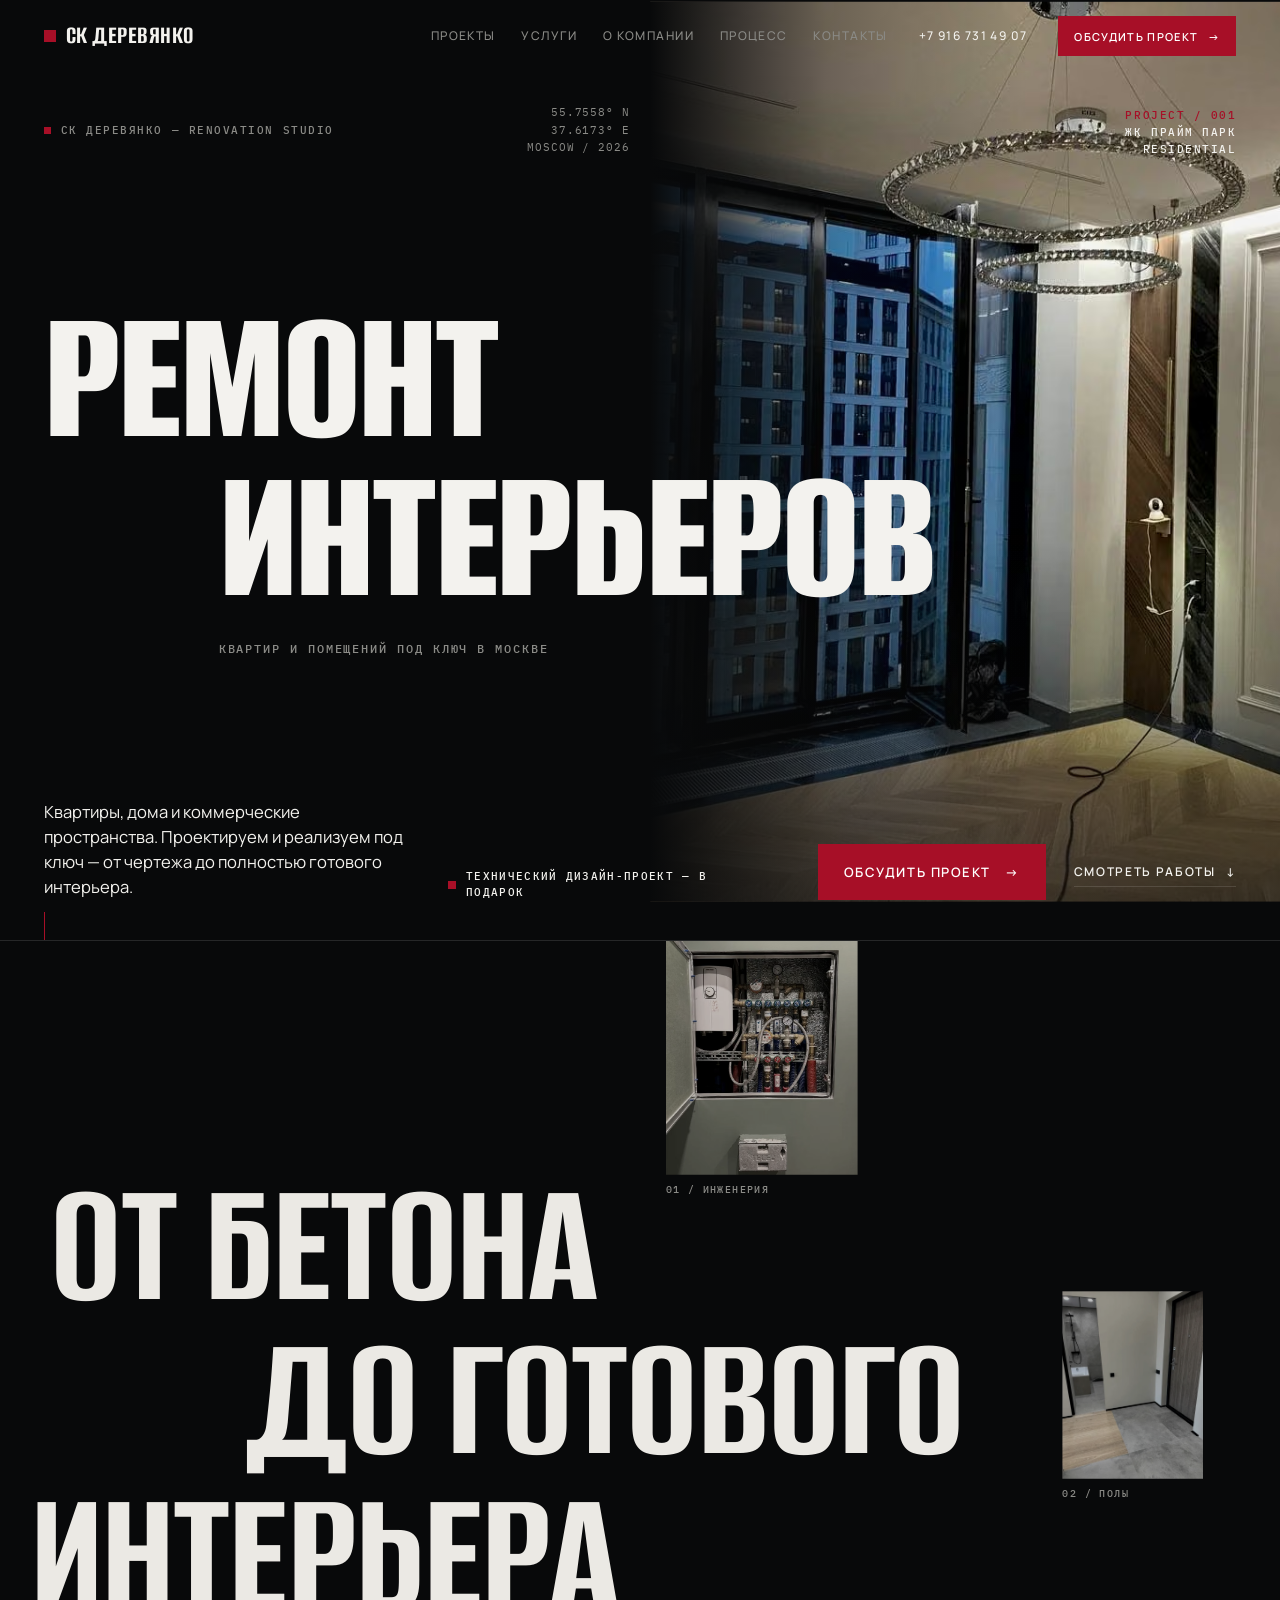
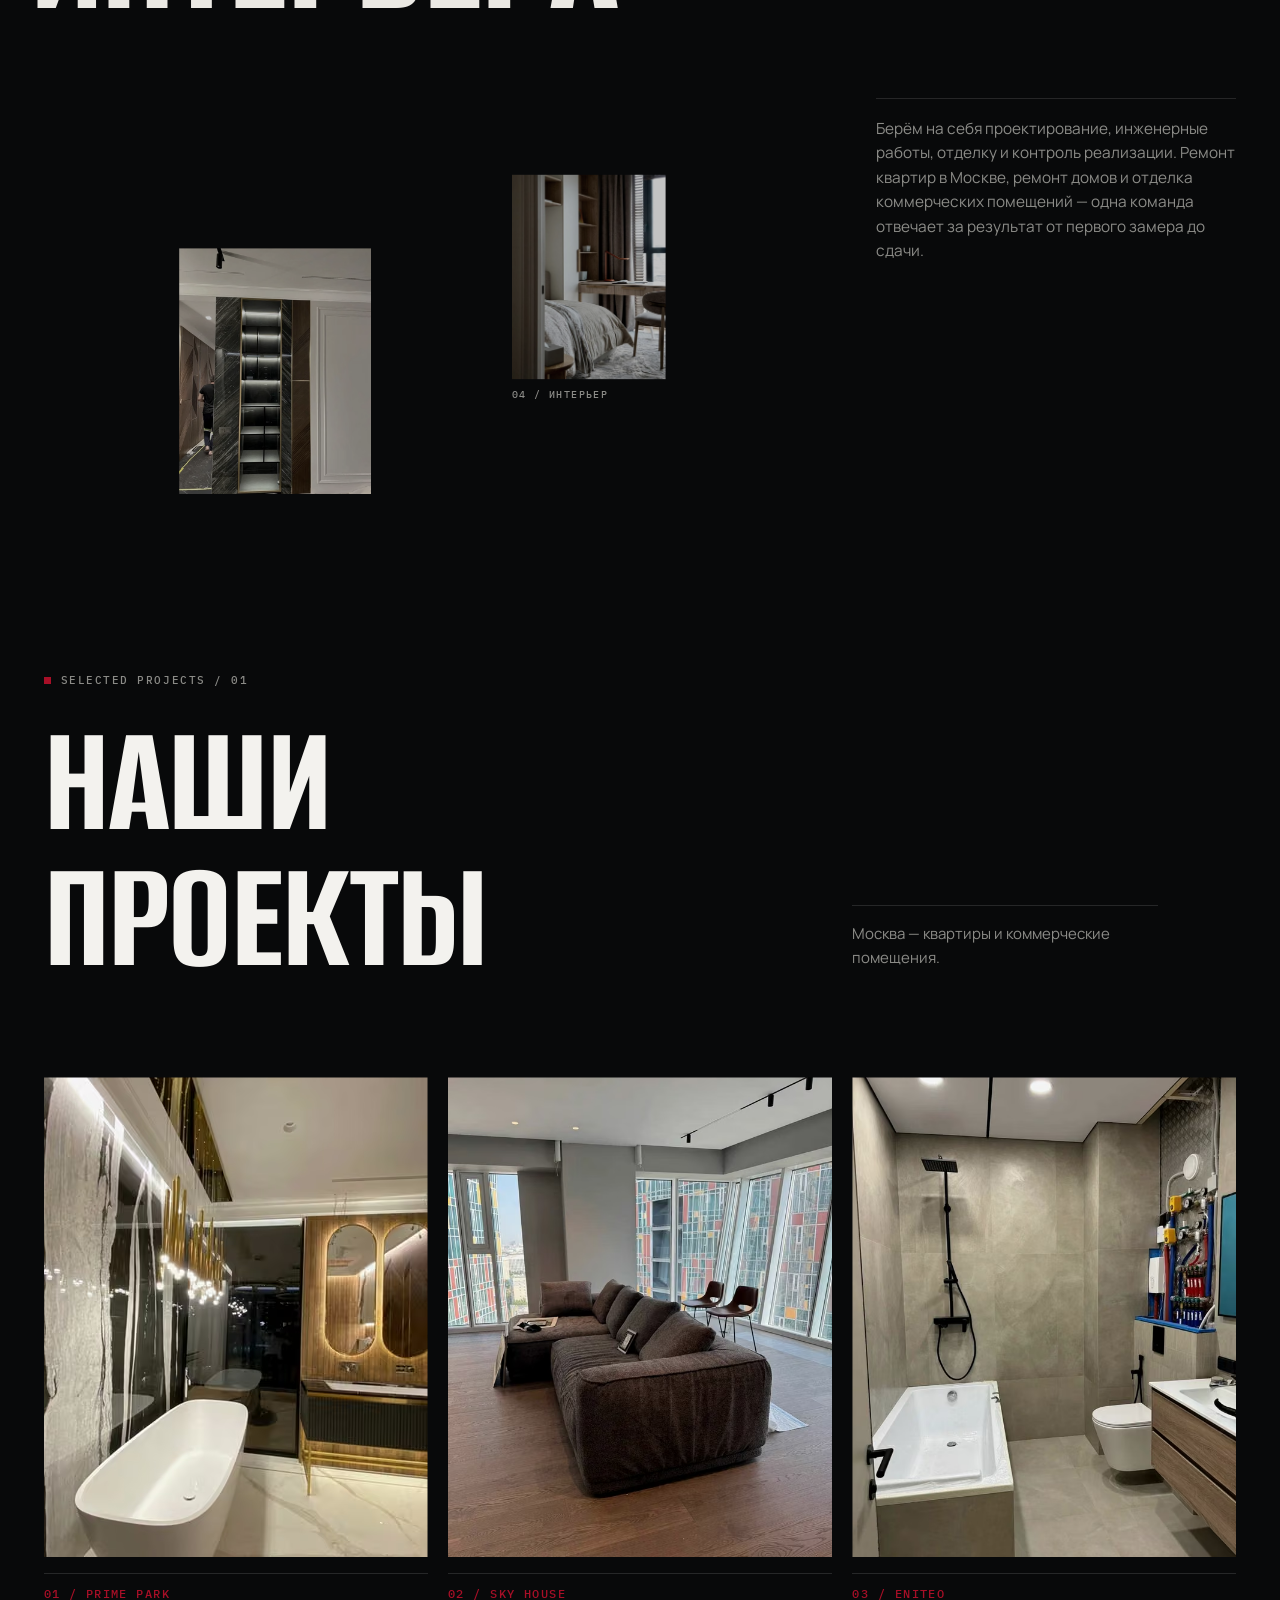
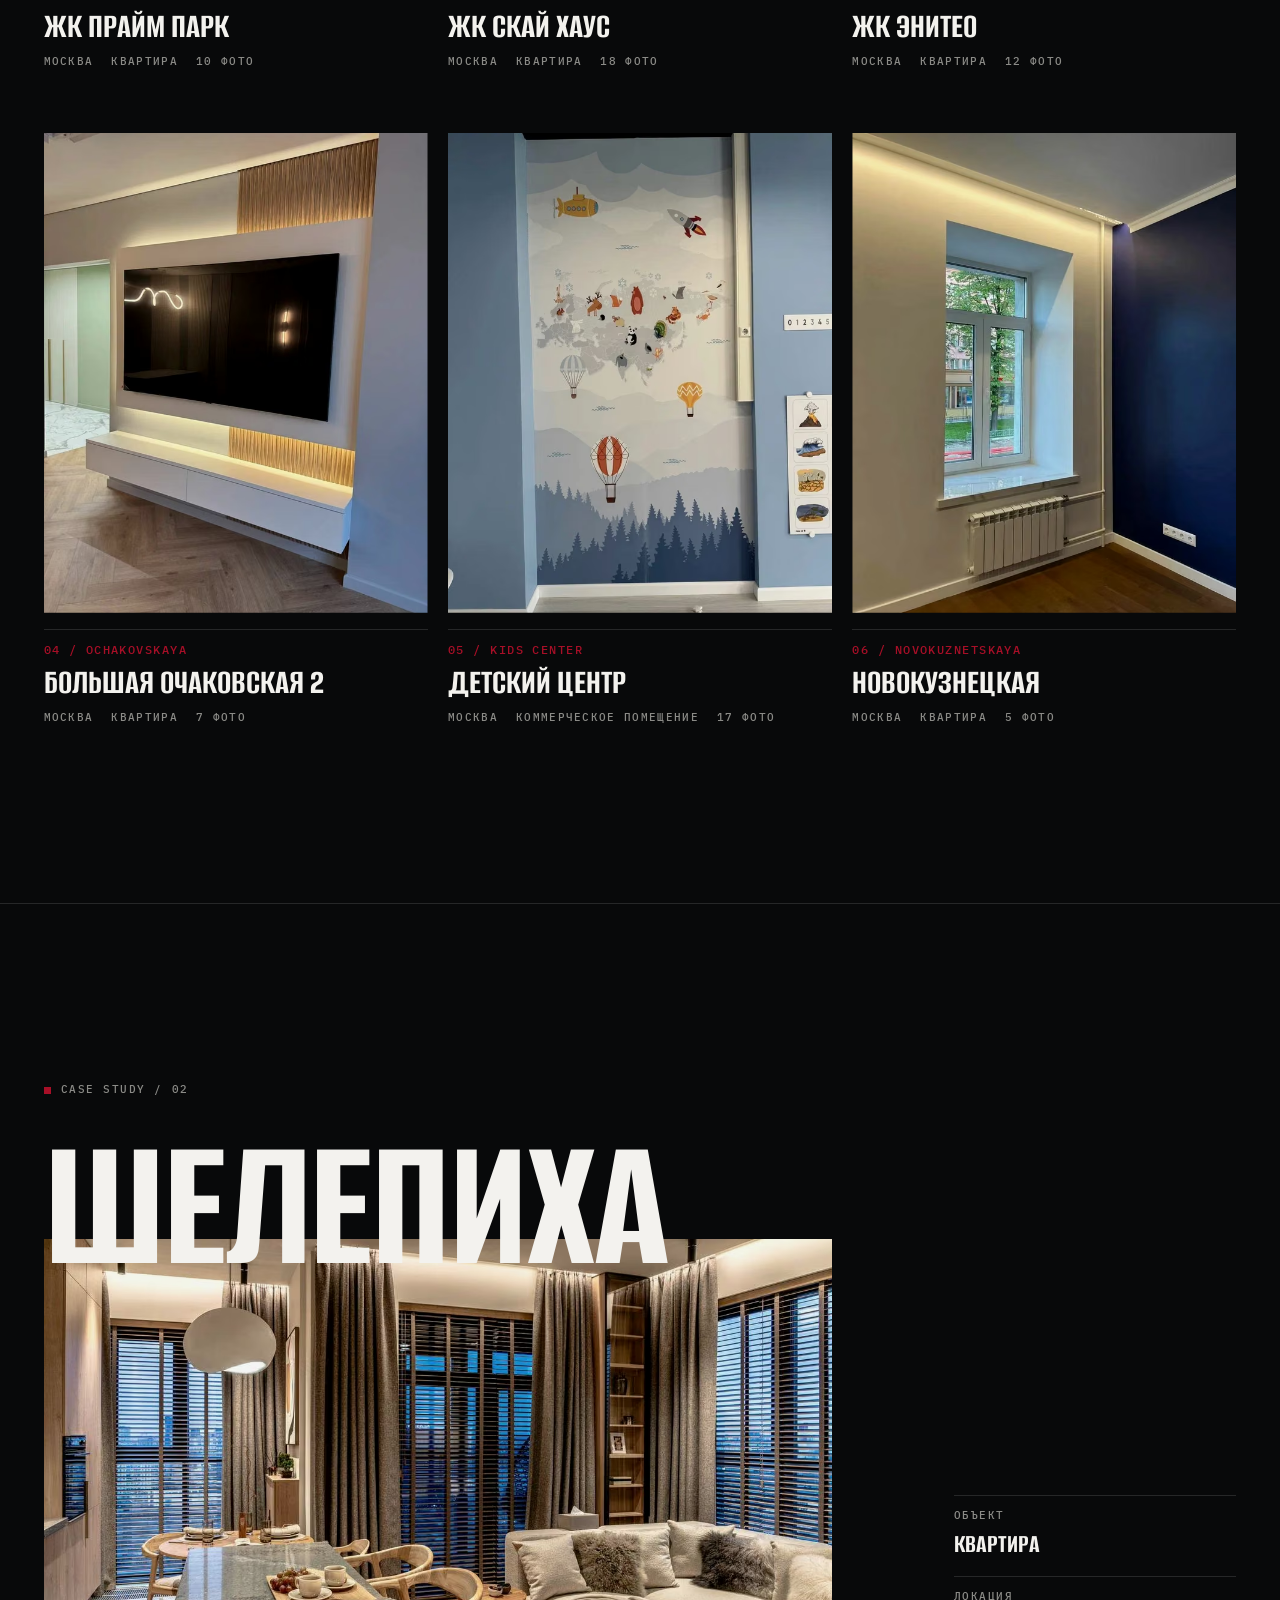
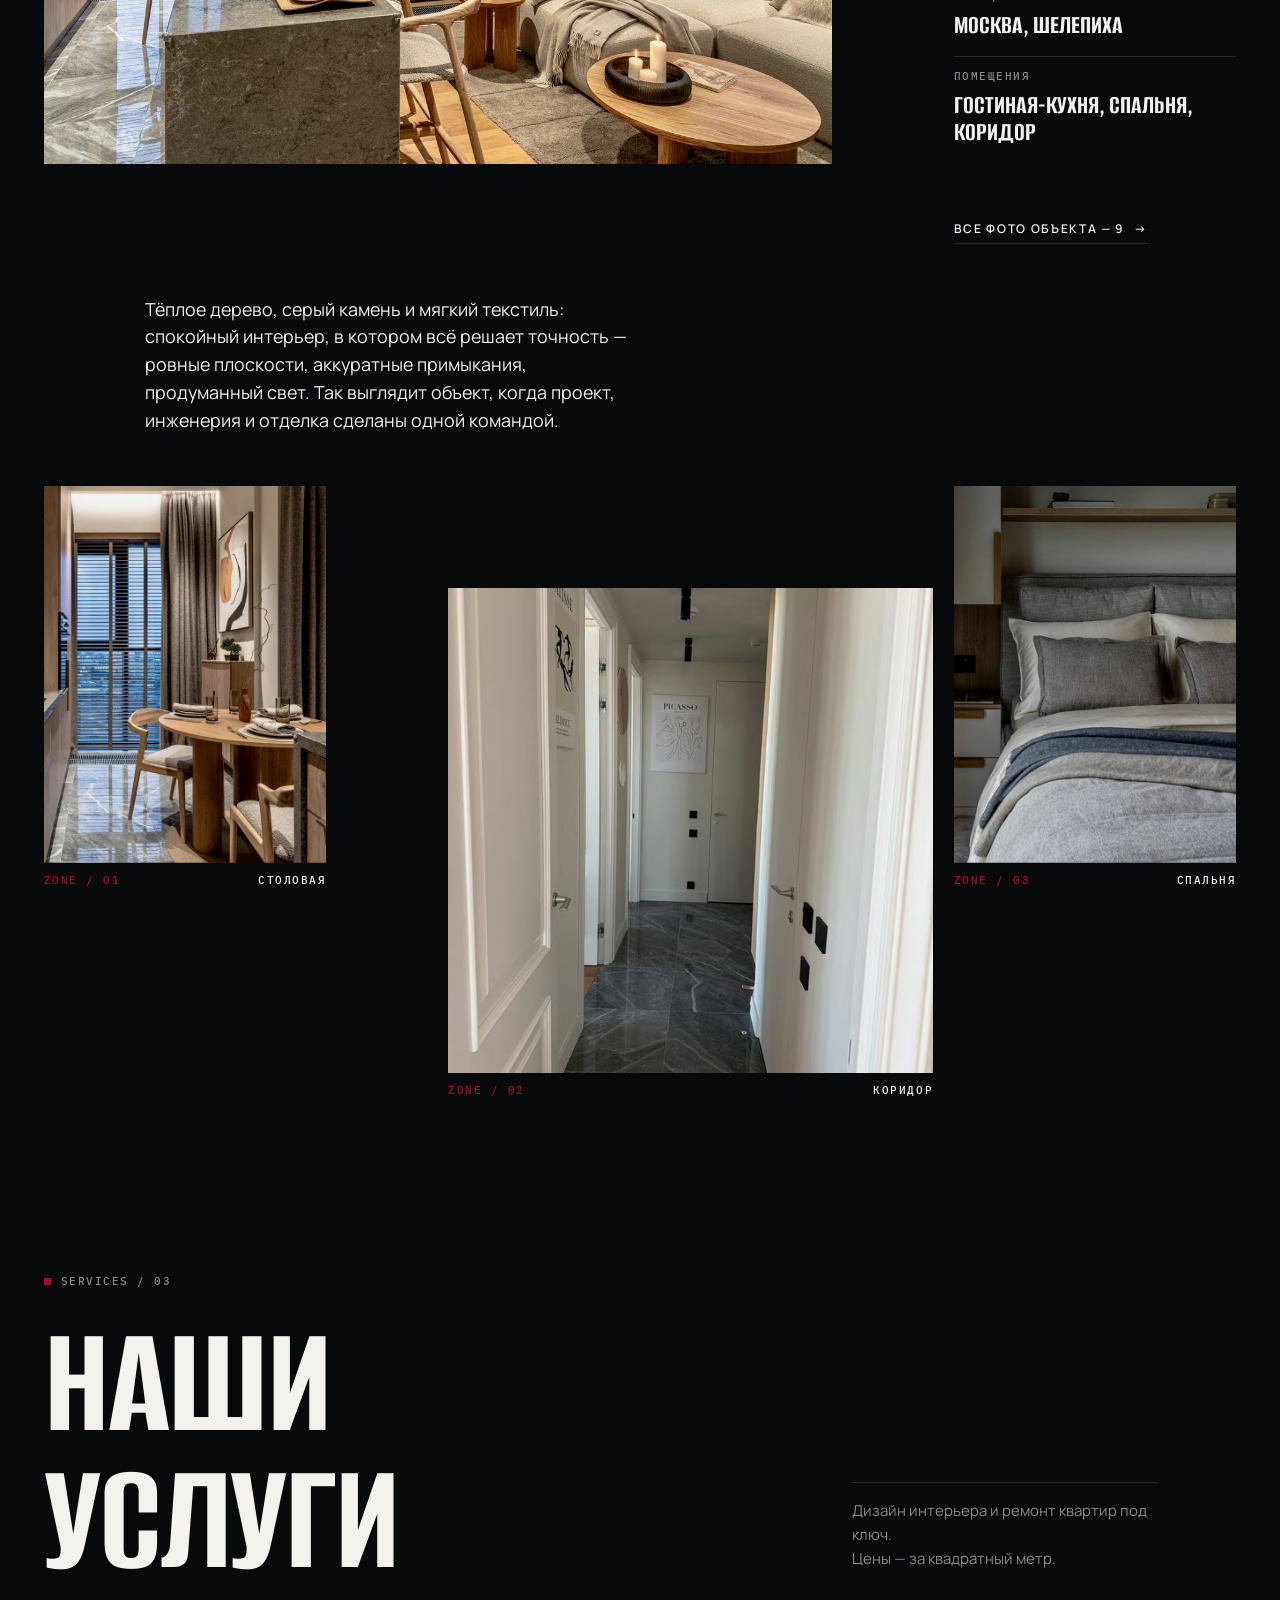
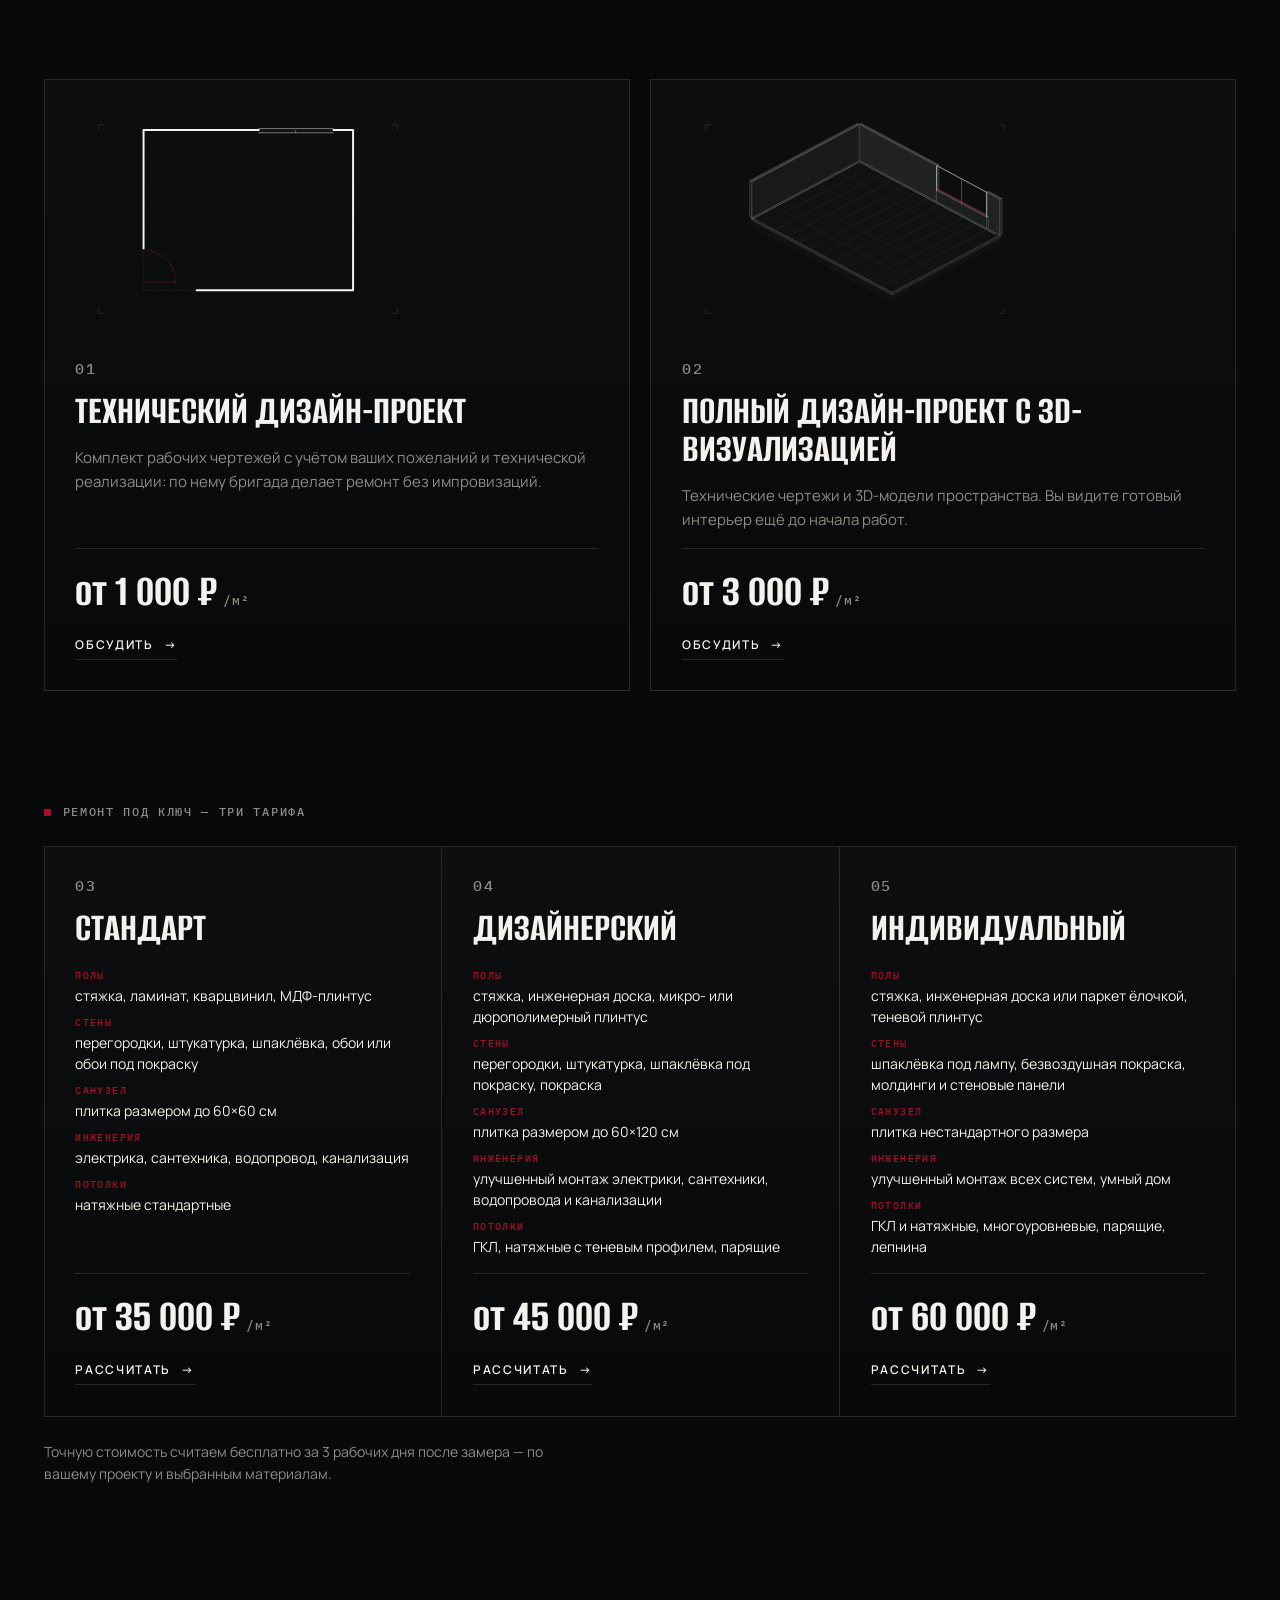
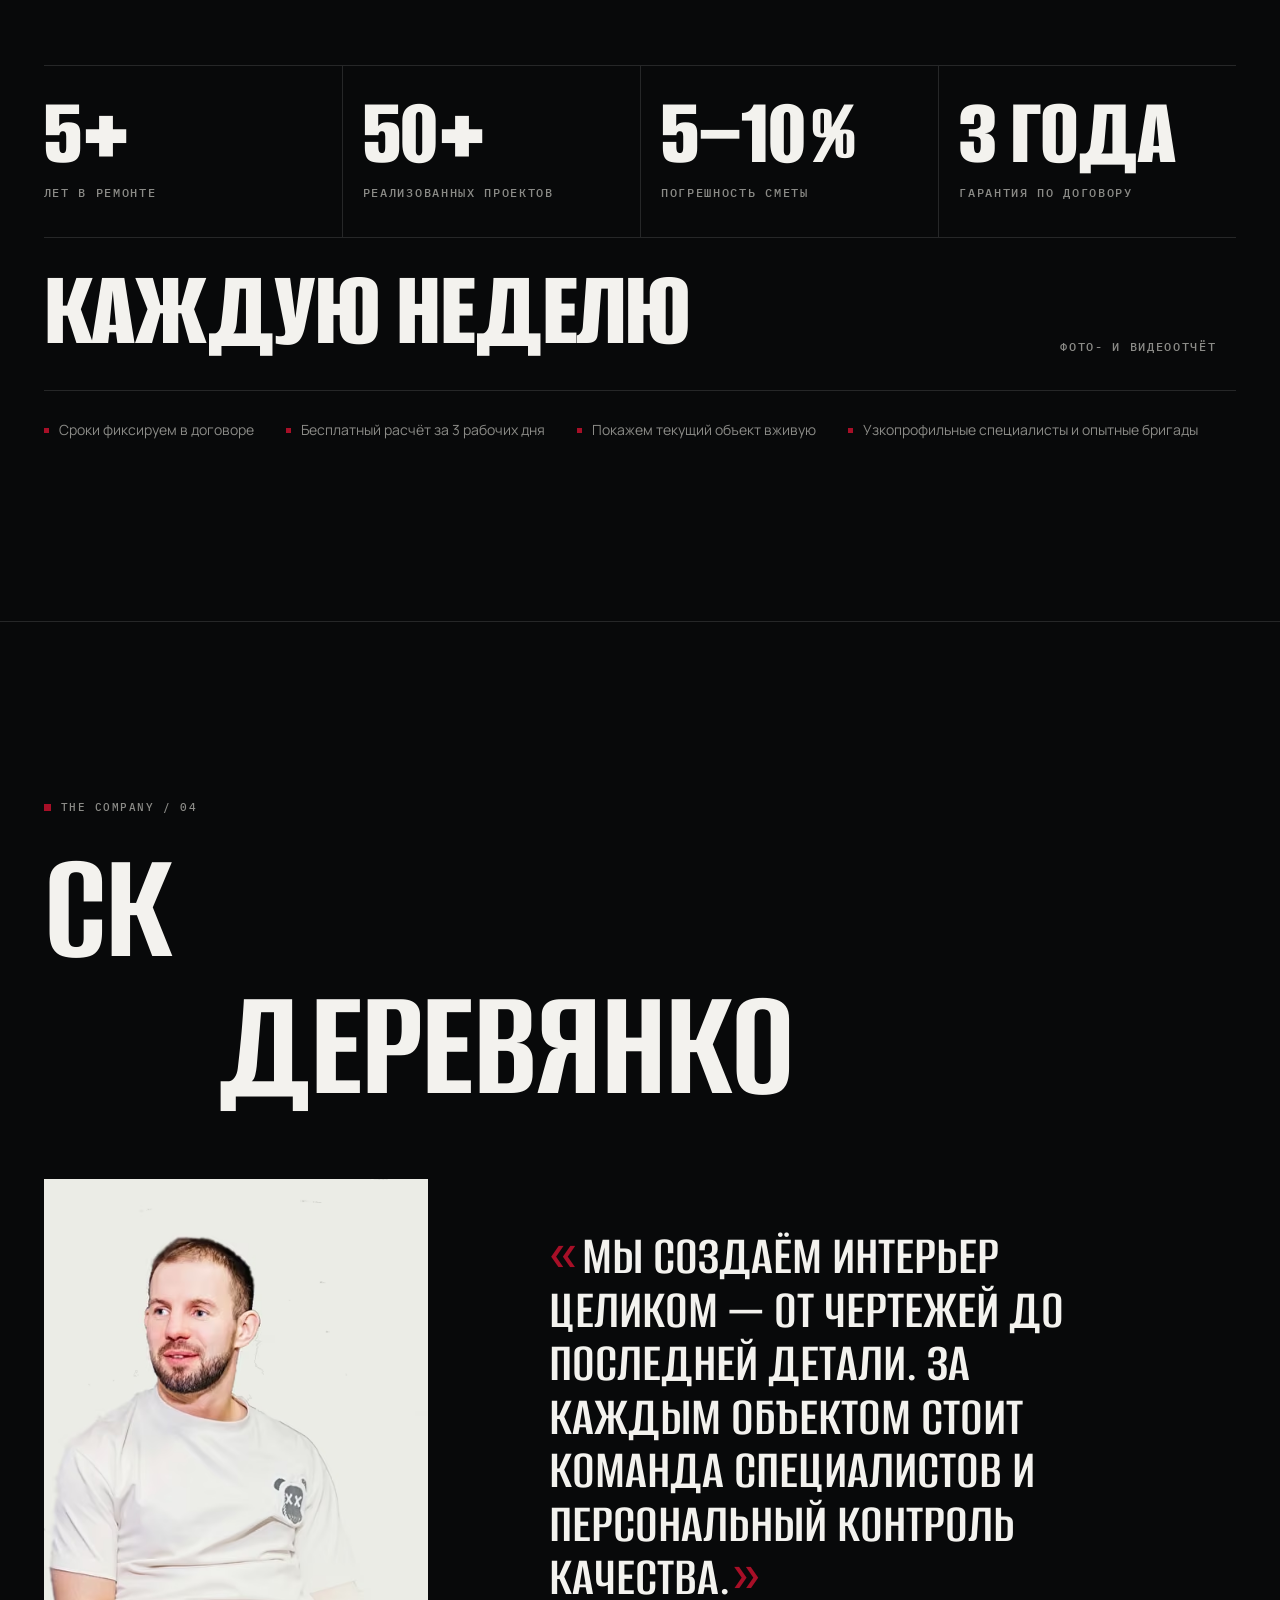
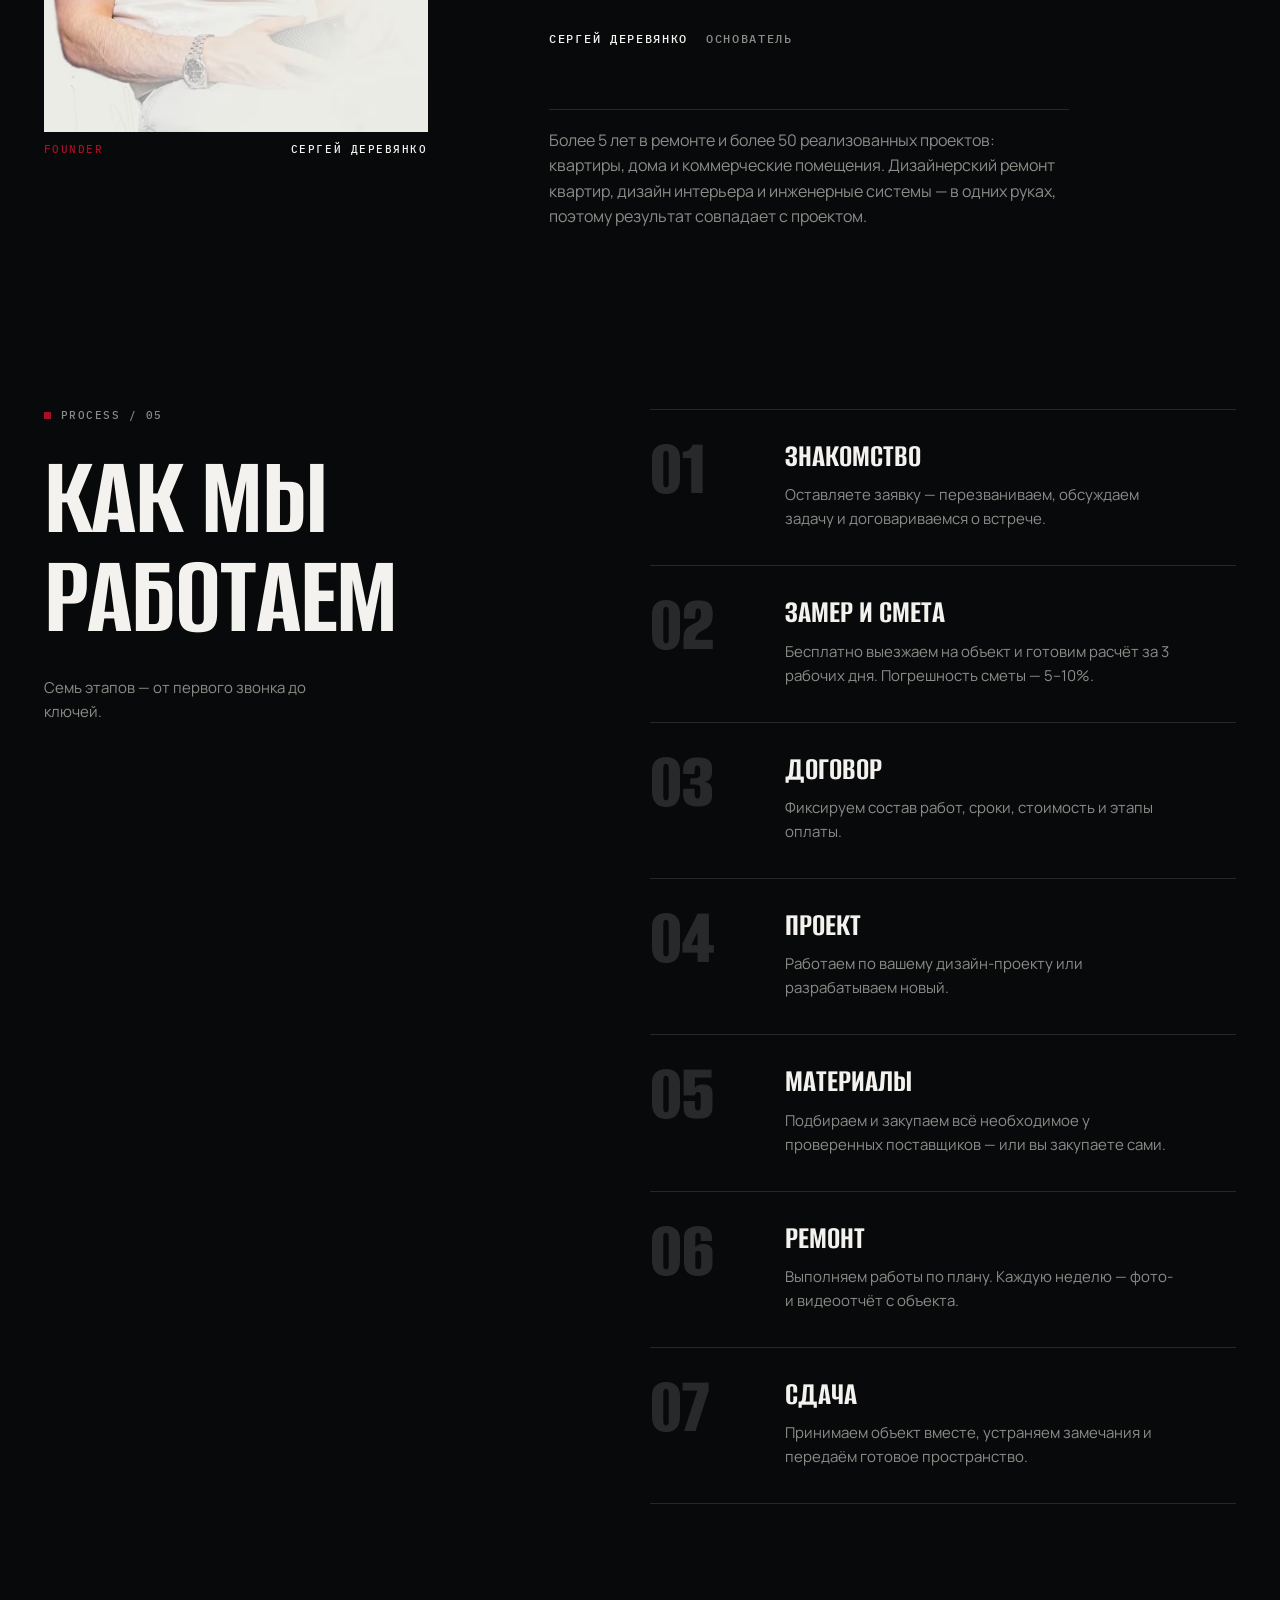
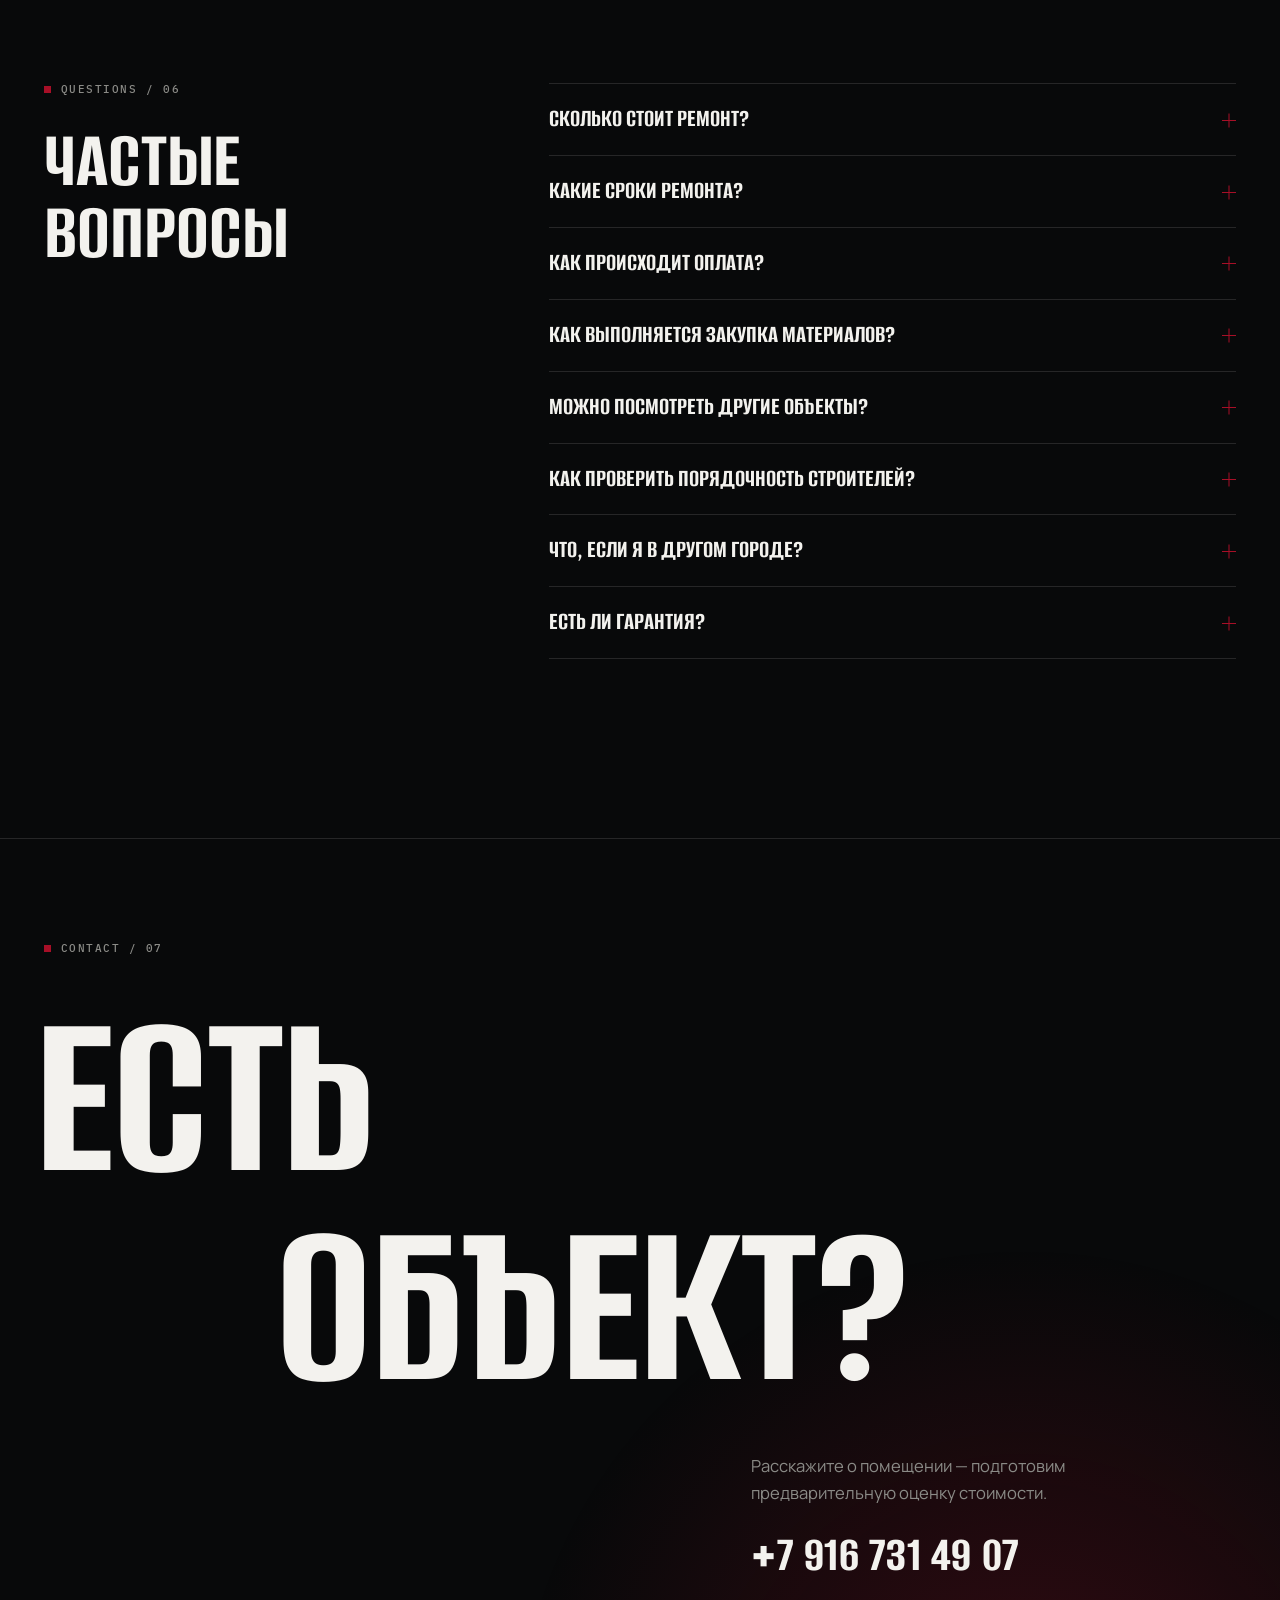
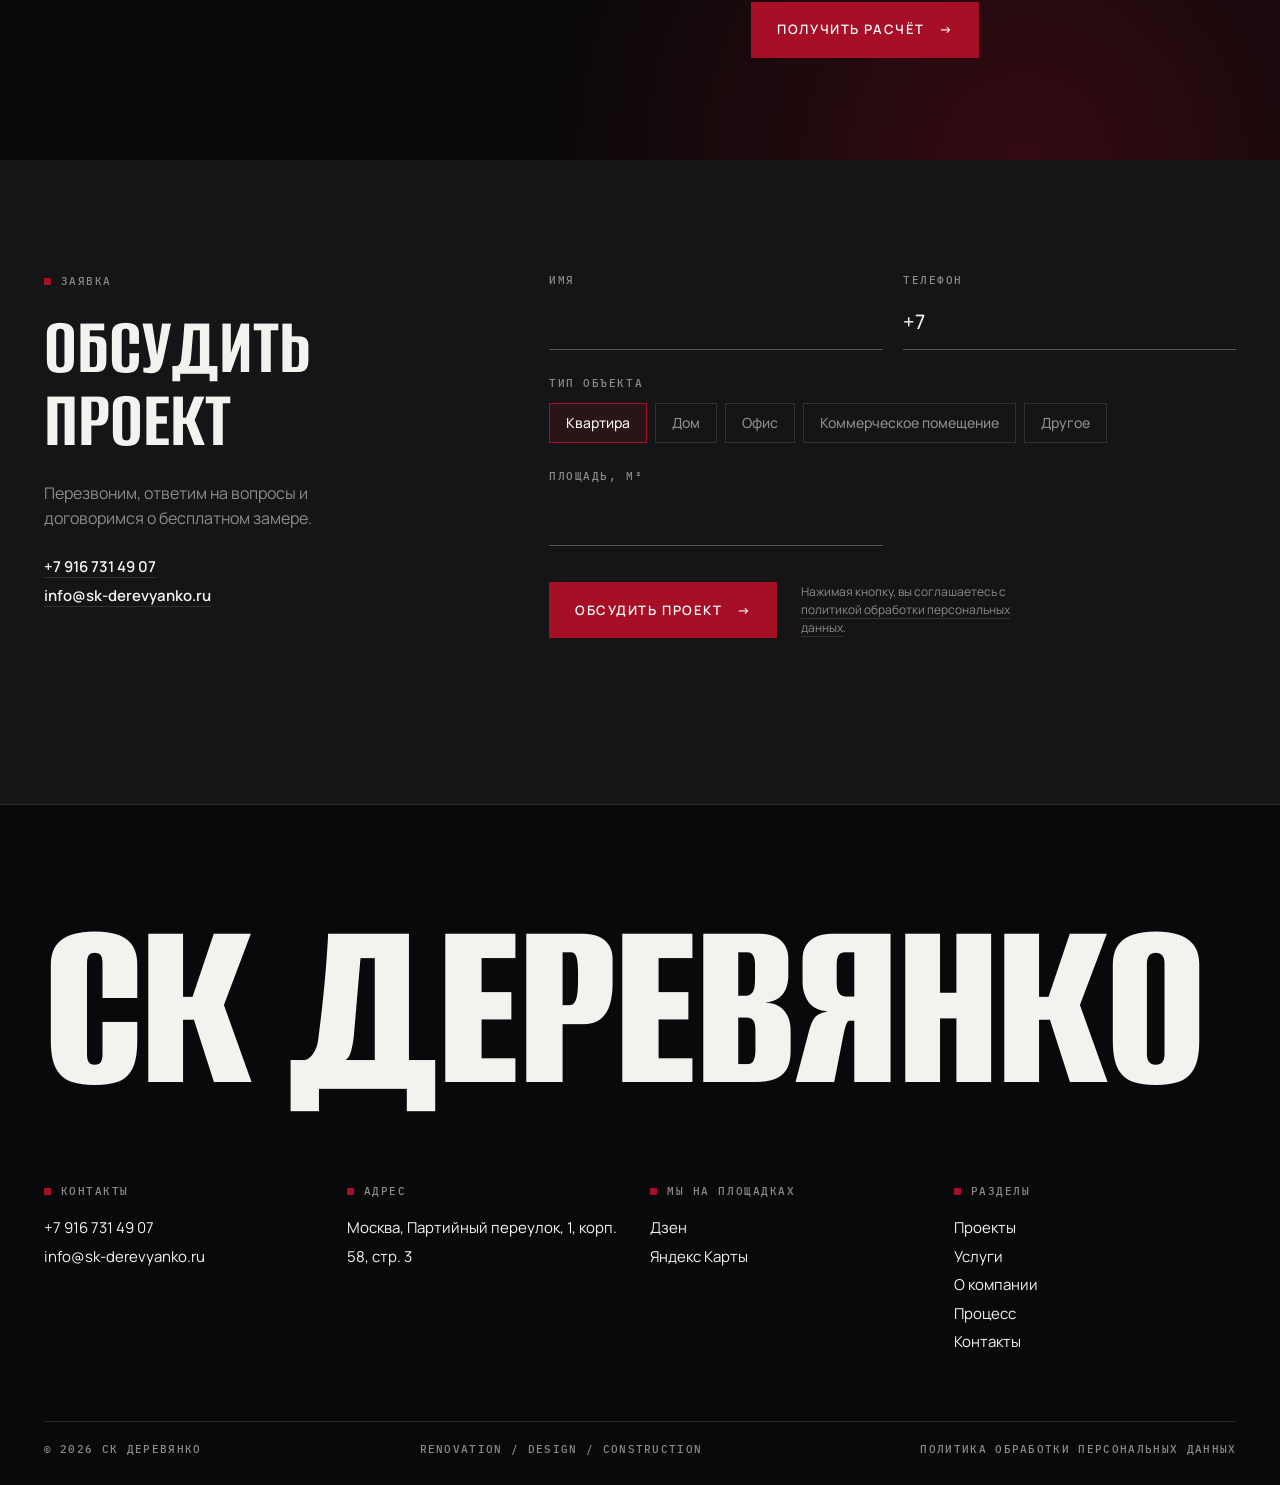
==== commit a6c3a0dc: "Код с картинки возвращён в обе формы, рядом с невидимой проверкой - капча в полной форме и в коротко" ====
--- a/index.html
+++ b/index.html
@@ -7,7 +7,7 @@
 <link rel="preconnect" href="https://fonts.googleapis.com"><link rel="preconnect" href="https://fonts.gstatic.com" crossorigin>
 <link rel="stylesheet" href="https://fonts.googleapis.com/css2?family=Alumni+Sans:wght@500;600;700;800&family=Manrope:wght@400;500;600&family=IBM+Plex+Mono:wght@400;500&display=swap">
 <link rel="preload" as="image" type="image/avif" imagesrcset="assets/img/prime-spalnya-640.avif 640w, assets/img/prime-spalnya-1280.avif 1280w" imagesizes="(max-width: 760px) 100vw, 55vw">
-<link rel="stylesheet" href="assets/css/site.css?v=751d9240">
+<link rel="stylesheet" href="assets/css/site.css?v=83b02af5">
 <script type="application/ld+json">{"@context": "https://schema.org", "@graph": [{"@type": ["HomeAndConstructionBusiness", "GeneralContractor"], "@id": "https://sk-derevyanko.ru/#org", "name": "СК Деревянко", "url": "https://sk-derevyanko.ru/", "image": "https://sk-derevyanko.ru/wp-content/uploads/2025/09/photo_2025-09-03_14-50-56.jpg", "telephone": "+79167314907", "email": "info@sk-derevyanko.ru", "priceRange": "от 35 000 ₽/м²", "address": {"@type": "PostalAddress", "streetAddress": "Партийный переулок, 1, корп. 58, стр. 3", "addressLocality": "Москва", "postalCode": "115093", "addressCountry": "RU"}, "areaServed": {"@type": "City", "name": "Москва"}, "founder": {"@type": "Person", "name": "Сергей Деревянко", "jobTitle": "Основатель"}, "sameAs": ["https://dzen.ru/id/66869490deb14e765dcd9429", "https://yandex.ru/maps/org/derevyanko/121687699078/"], "hasOfferCatalog": {"@type": "OfferCatalog", "name": "Услуги и цены", "itemListElement": [{"@type": "Offer", "itemOffered": {"@type": "Service", "name": "Технический дизайн-проект"}, "priceSpecification": {"@type": "UnitPriceSpecification", "price": 1000, "priceCurrency": "RUB", "unitCode": "MTK", "unitText": "м²", "minPrice": 1000}}, {"@type": "Offer", "itemOffered": {"@type": "Service", "name": "Полный дизайн-проект с 3D-визуализацией"}, "priceSpecification": {"@type": "UnitPriceSpecification", "price": 3000, "priceCurrency": "RUB", "unitCode": "MTK", "unitText": "м²", "minPrice": 3000}}, {"@type": "Offer", "itemOffered": {"@type": "Service", "name": "Ремонт квартиры под ключ — тариф «Стандарт»"}, "priceSpecification": {"@type": "UnitPriceSpecification", "price": 35000, "priceCurrency": "RUB", "unitCode": "MTK", "unitText": "м²", "minPrice": 35000}}, {"@type": "Offer", "itemOffered": {"@type": "Service", "name": "Ремонт квартиры под ключ — тариф «Дизайнерский»"}, "priceSpecification": {"@type": "UnitPriceSpecification", "price": 45000, "priceCurrency": "RUB", "unitCode": "MTK", "unitText": "м²", "minPrice": 45000}}, {"@type": "Offer", "itemOffered": {"@type": "Service", "name": "Ремонт квартиры под ключ — тариф «Индивидуальный»"}, "priceSpecification": {"@type": "UnitPriceSpecification", "price": 60000, "priceCurrency": "RUB", "unitCode": "MTK", "unitText": "м²", "minPrice": 60000}}]}}, {"@type": "WebSite", "@id": "https://sk-derevyanko.ru/#site", "url": "https://sk-derevyanko.ru/", "name": "СК Деревянко", "inLanguage": "ru", "publisher": {"@id": "https://sk-derevyanko.ru/#org"}}, {"@type": "WebPage", "@id": "https://sk-derevyanko.ru/#page", "url": "https://sk-derevyanko.ru/", "name": "Ремонт квартир и помещений под ключ в Москве — СК Деревянко", "description": "Ремонт квартир, домов и коммерческих помещений под ключ в Москве: дизайн-проект, инженерия, отделка и контроль. От 35 000 ₽/м², смета с погрешностью 5–10%, гарантия 3 года.", "isPartOf": {"@id": "https://sk-derevyanko.ru/#site"}, "about": {"@id": "https://sk-derevyanko.ru/#org"}, "inLanguage": "ru"}, {"@type": "FAQPage", "@id": "https://sk-derevyanko.ru/#faq", "mainEntity": [{"@type": "Question", "name": "Сколько стоит ремонт?", "acceptedAnswer": {"@type": "Answer", "text": "Стоимость ремонта под ключ зависит от сложности проекта и рассчитывается индивидуально. Минимальная стоимость — от 35 000 ₽ за квадратный метр по тарифу «Стандарт»."}}, {"@type": "Question", "name": "Какие сроки ремонта?", "acceptedAnswer": {"@type": "Answer", "text": "Сроки зависят от сложности работ и площади. Обычно — от двух месяцев до полугода. Точный срок фиксируется в договоре после замера."}}, {"@type": "Question", "name": "Как происходит оплата?", "acceptedAnswer": {"@type": "Answer", "text": "Оплата делится на этапы, каждый зафиксирован в договоре. Перед очередным этапом вносится предоплата — так вы прозрачно контролируете весь процесс."}}, {"@type": "Question", "name": "Как выполняется закупка материалов?", "acceptedAnswer": {"@type": "Answer", "text": "Можно закупать самостоятельно или доверить закупку нам. Мы работаем с проверенными поставщиками, наценка прозрачна и согласуется заранее. Перед покупкой вы утверждаете счёт, доставки фиксируются фотоотчётом."}}, {"@type": "Question", "name": "Можно посмотреть другие объекты?", "acceptedAnswer": {"@type": "Answer", "text": "Да. Позвоните — договоримся о встрече на одном из текущих объектов и покажем, как мы работаем."}}, {"@type": "Question", "name": "Как проверить порядочность строителей?", "acceptedAnswer": {"@type": "Answer", "text": "Мы работаем открыто: еженедельные отчёты, фото и видео с объекта. Готовы к любым проверкам, включая технадзор."}}, {"@type": "Question", "name": "Что, если я в другом городе?", "acceptedAnswer": {"@type": "Answer", "text": "Есть опыт работы с удалёнными клиентами: постоянная связь, фото и видео — вы всегда в курсе событий."}}, {"@type": "Question", "name": "Есть ли гарантия?", "acceptedAnswer": {"@type": "Answer", "text": "Да, 3 года с момента сдачи объекта. Если в этот период возникнут дефекты, бесплатно их устраним. Гарантийные обязательства прописаны в договоре."}}]}, {"@type": "ItemList", "@id": "https://sk-derevyanko.ru/#projects", "name": "Наши проекты", "itemListElement": [{"@type": "ListItem", "position": 1, "item": {"@type": "CreativeWork", "name": "Ремонт: ЖК Прайм парк", "genre": "Квартира", "locationCreated": "Москва"}}, {"@type": "ListItem", "position": 2, "item": {"@type": "CreativeWork", "name": "Ремонт: ЖК Скай Хаус", "genre": "Квартира", "locationCreated": "Москва"}}, {"@type": "ListItem", "position": 3, "item": {"@type": "CreativeWork", "name": "Ремонт: ЖК Энитео", "genre": "Квартира", "locationCreated": "Москва"}}, {"@type": "ListItem", "position": 4, "item": {"@type": "CreativeWork", "name": "Ремонт: Шелепиха", "genre": "Квартира", "locationCreated": "Москва"}}, {"@type": "ListItem", "position": 5, "item": {"@type": "CreativeWork", "name": "Ремонт: Большая Очаковская 2", "genre": "Квартира", "locationCreated": "Москва"}}, {"@type": "ListItem", "position": 6, "item": {"@type": "CreativeWork", "name": "Ремонт: Детский центр", "genre": "Коммерческое помещение", "locationCreated": "Москва"}}, {"@type": "ListItem", "position": 7, "item": {"@type": "CreativeWork", "name": "Ремонт: Новокузнецкая", "genre": "Квартира", "locationCreated": "Москва"}}]}]}</script>
 </head><body>
 <a class="skip" href="#main">Перейти к содержимому</a>
@@ -267,5 +267,5 @@
 <div class="cursor" aria-hidden="true">View</div>
 <div class="m-bar off"><a class="m-call" href="tel:+79167314907"><span>Позвонить</span></a><button class="m-lead" type="button" data-lead>Обсудить проект <span>→</span></button></div>
 <dialog class="lm" id="lead-modal" aria-labelledby="lm-h"><div class="lm-in"><button class="lm-x" type="button" aria-label="Закрыть">Закрыть ✕</button><p class="lbl"><i></i>Заявка</p><h2 id="lm-h">Обсудить проект</h2><p class="lm-sub">Оставьте имя и телефон — перезвоним, ответим на вопросы и договоримся о бесплатном замере.</p><form class="lead lead-s" action="send.php" method="post" novalidate data-src="Короткая форма"><label class="hp" aria-hidden="true">Не заполняйте<input name="website" tabindex="-1" autocomplete="off"></label><input type="hidden" name="t" value=""><input type="hidden" name="interest" value=""><label class="fld"><span>Имя</span><input name="your-name" autocomplete="name" required></label><label class="fld"><span>Телефон</span><input name="your-phone" type="tel" inputmode="tel" autocomplete="tel" required value="+7 " placeholder="+7 (___) ___-__-__" maxlength="18"></label><div class="form-act"><button class="btn mag" type="submit">Отправить заявку <span>→</span></button><p class="consent">Нажимая кнопку, вы соглашаетесь с <a href="politika.html" target="_blank">политикой обработки персональных данных</a>.</p></div><p class="form-msg" role="status" aria-live="polite"></p></form><p class="lm-alt">Или позвоните прямо сейчас: <a href="tel:+79167314907">+7 916 731 49 07</a></p></div></dialog>
-<script src="assets/js/goals.js?v=751d9240" defer></script>
-<script src="assets/js/site.js?v=751d9240" defer></script></body></html>+<script src="assets/js/goals.js?v=83b02af5" defer></script>
+<script src="assets/js/site.js?v=83b02af5" defer></script></body></html>
--- a/assets/css/site.css
+++ b/assets/css/site.css
@@ -269,6 +269,12 @@
 .consent{font-size:12px;color:var(--tx2);max-width:36ch;line-height:1.5}
 .consent a{border-bottom:1px solid var(--line)}
 .hp{position:absolute;left:-9999px;width:1px;height:1px;overflow:hidden}
+.capf{grid-column:1/-1}
+.cap-row{display:flex;align-items:center;gap:12px;flex-wrap:wrap}
+.cap-img{display:block;width:160px;height:52px;border:1px solid var(--line)}
+.cap-new{width:52px;height:52px;border:1px solid var(--line);background:transparent;color:var(--tx);font-size:22px;cursor:pointer;transition:.3s}
+.cap-new:hover{border-color:var(--red)}
+.cap-row input{flex:1;min-width:140px;max-width:220px;letter-spacing:.2em;text-transform:uppercase}
 .form-msg{grid-column:1/-1;font-size:15px;min-height:1.5em}
 .form-msg.ok{color:var(--tx)}.form-msg.bad{color:#ff6b7d}
 .lead.sending button{opacity:.6;pointer-events:none}
@@ -506,6 +512,7 @@
 .lm-sub{margin:0 0 26px;font-size:15px;color:var(--tx2)}
 .lm .lead{display:grid;grid-template-columns:1fr;row-gap:22px}
 .lm .form-act{margin-top:4px}
+.lm .cap-row input{max-width:none}
 .lm-alt{margin:22px 0 0;padding-top:20px;border-top:1px solid var(--line);font-size:15px;color:var(--tx2)}
 .lm-alt a{color:var(--tx);border-bottom:1px solid var(--red);white-space:nowrap}
 .lm .lead-wrap-done{grid-column:auto}
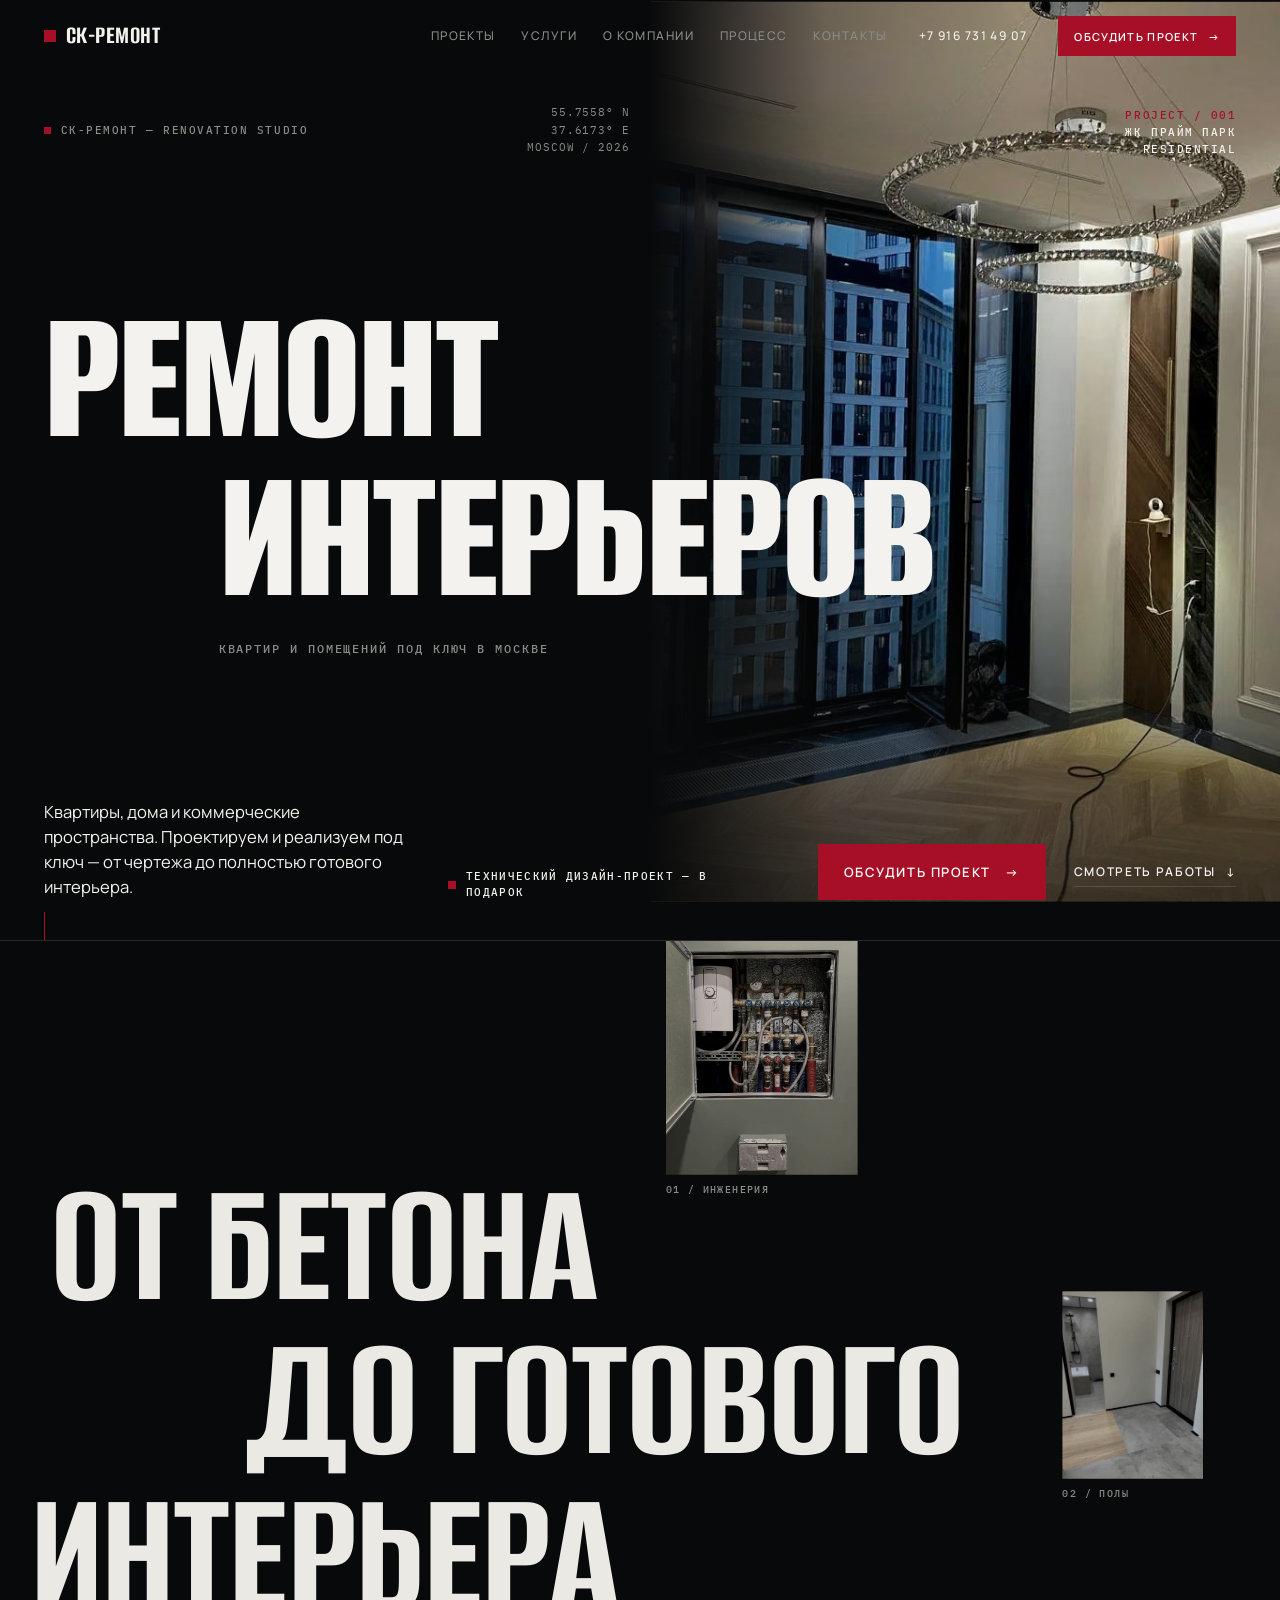
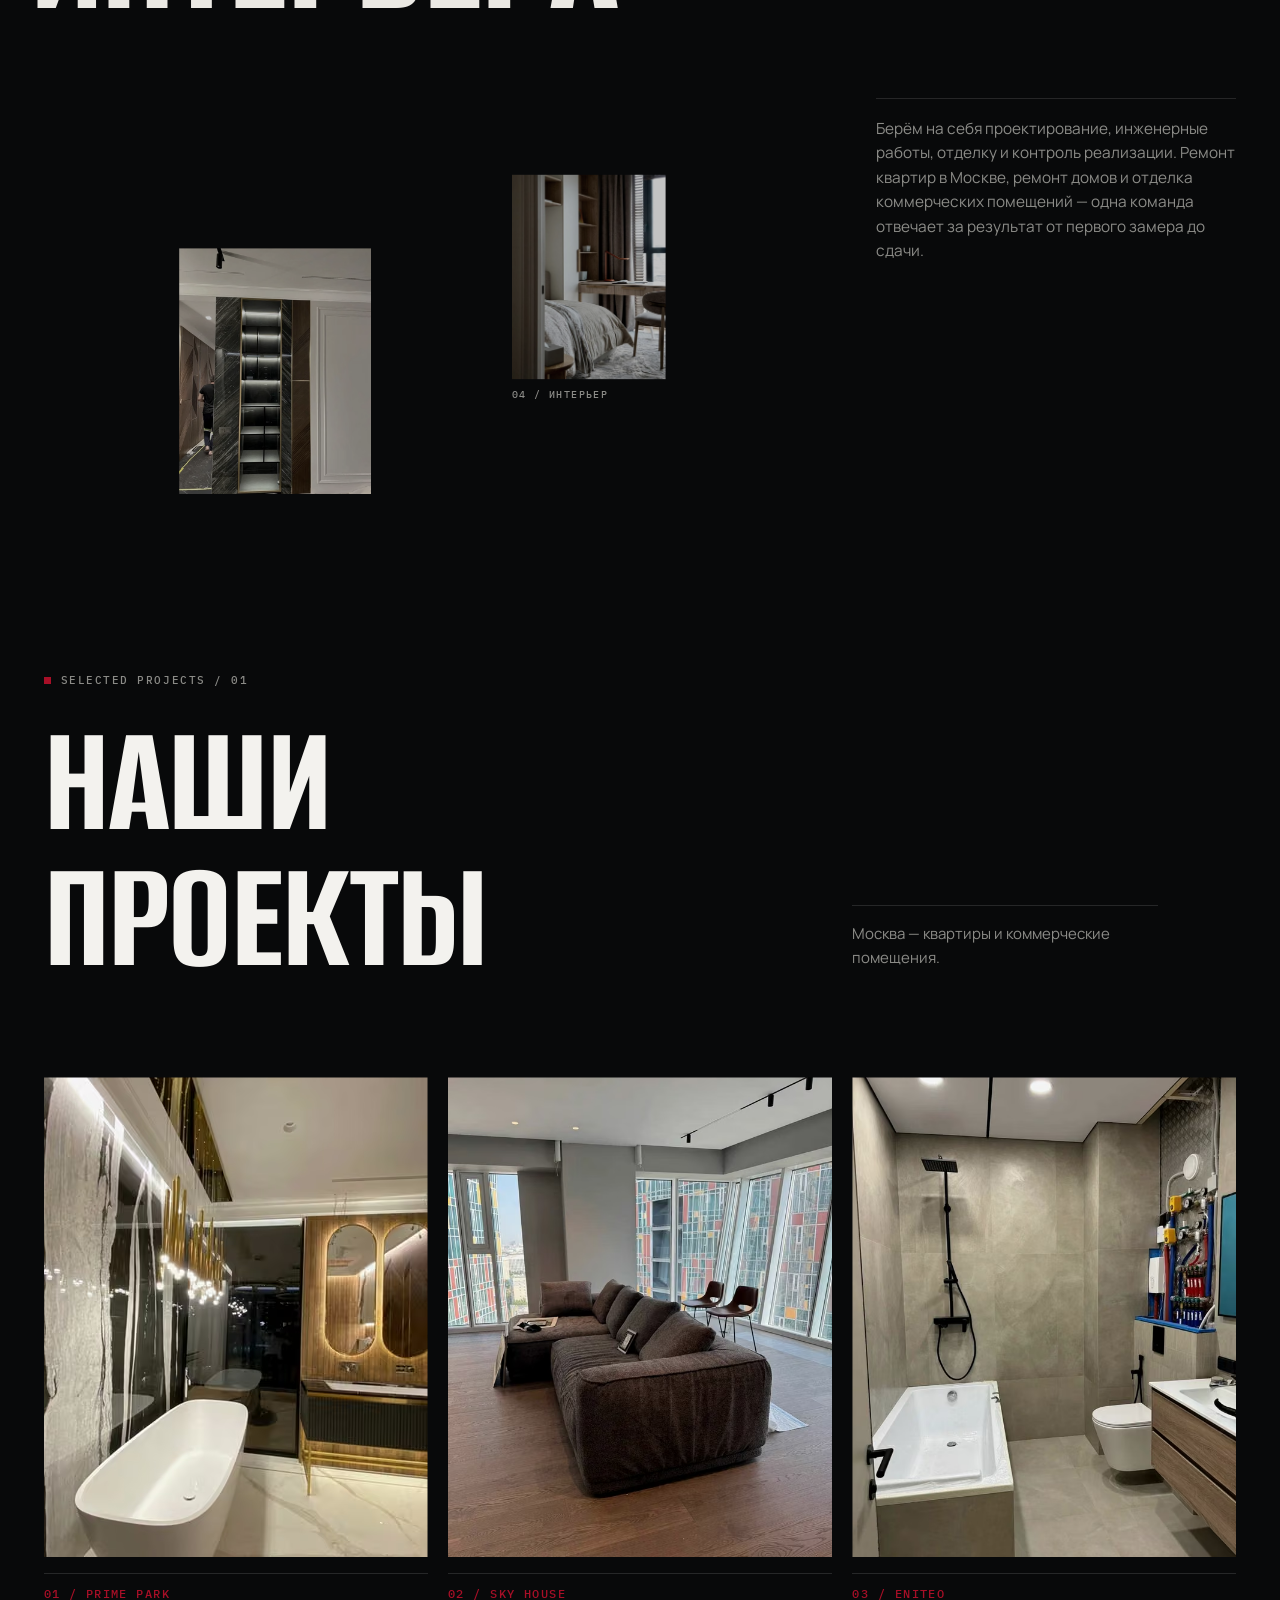
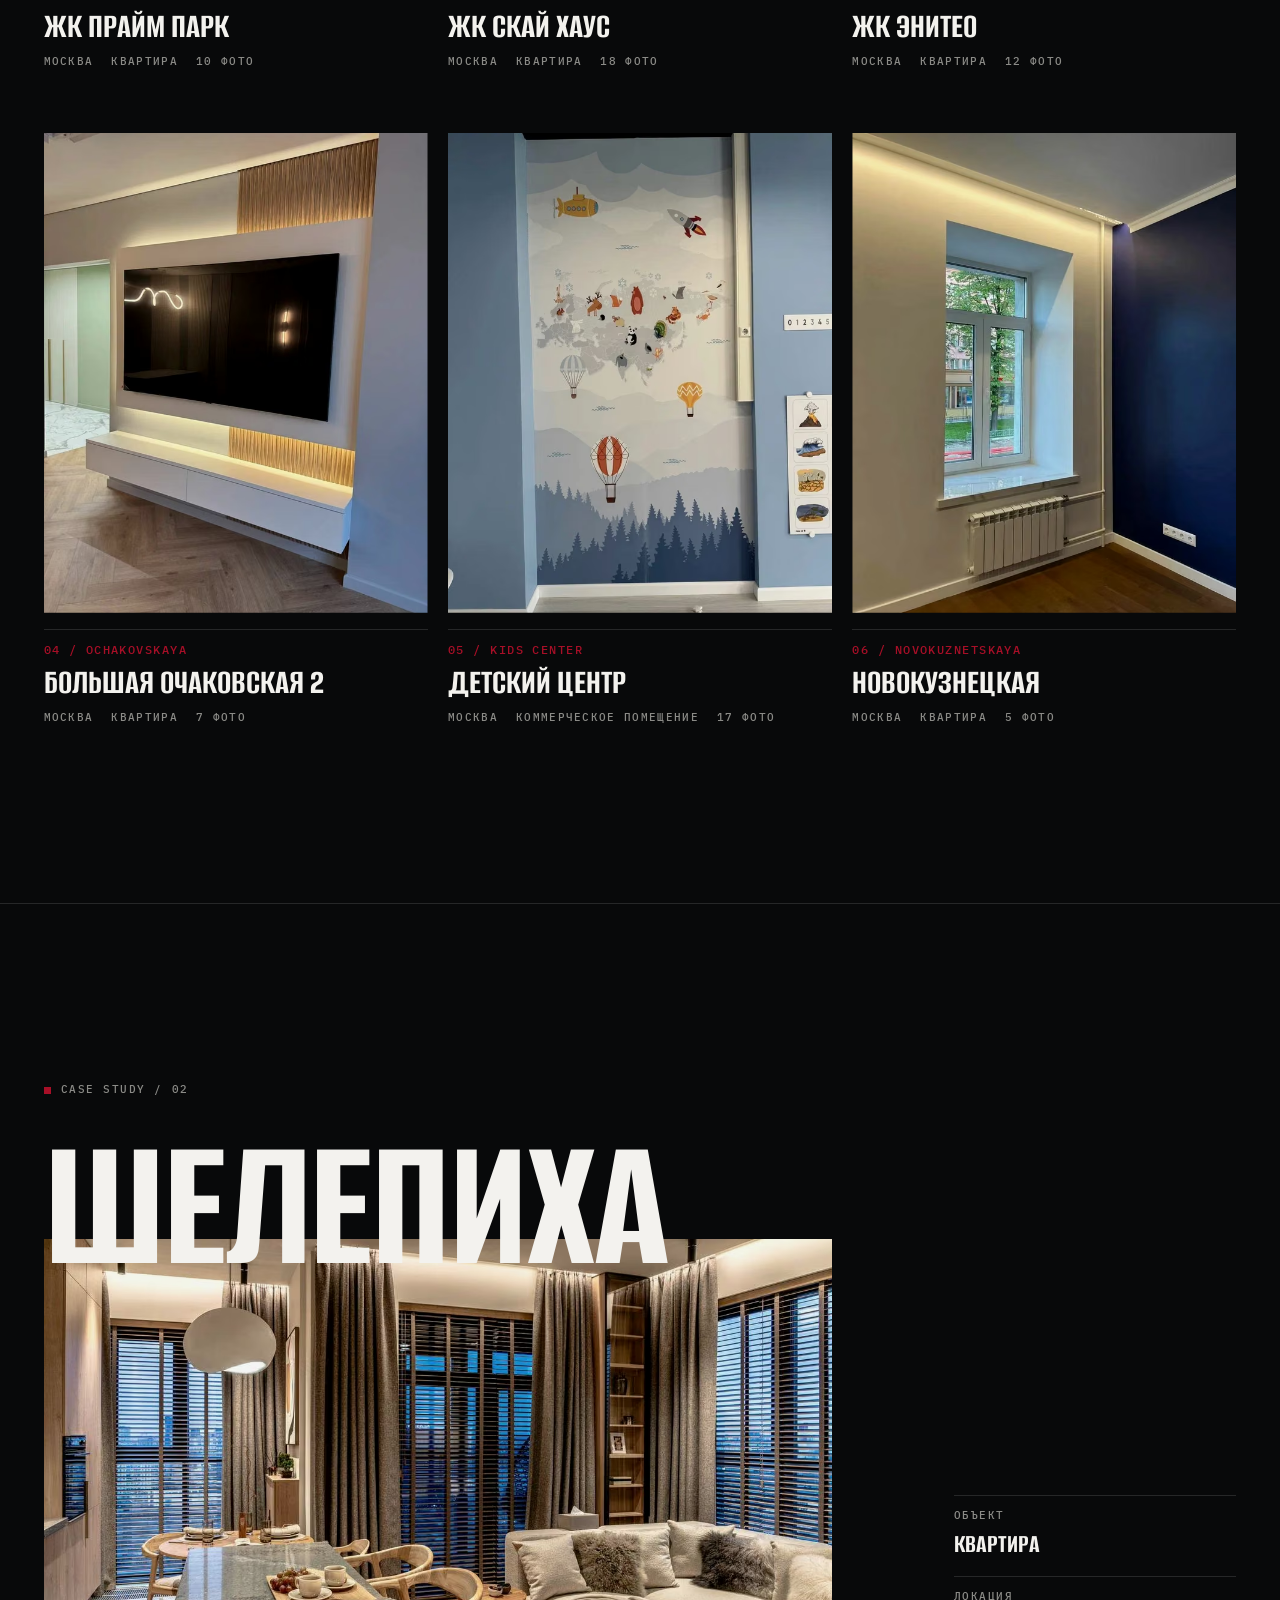
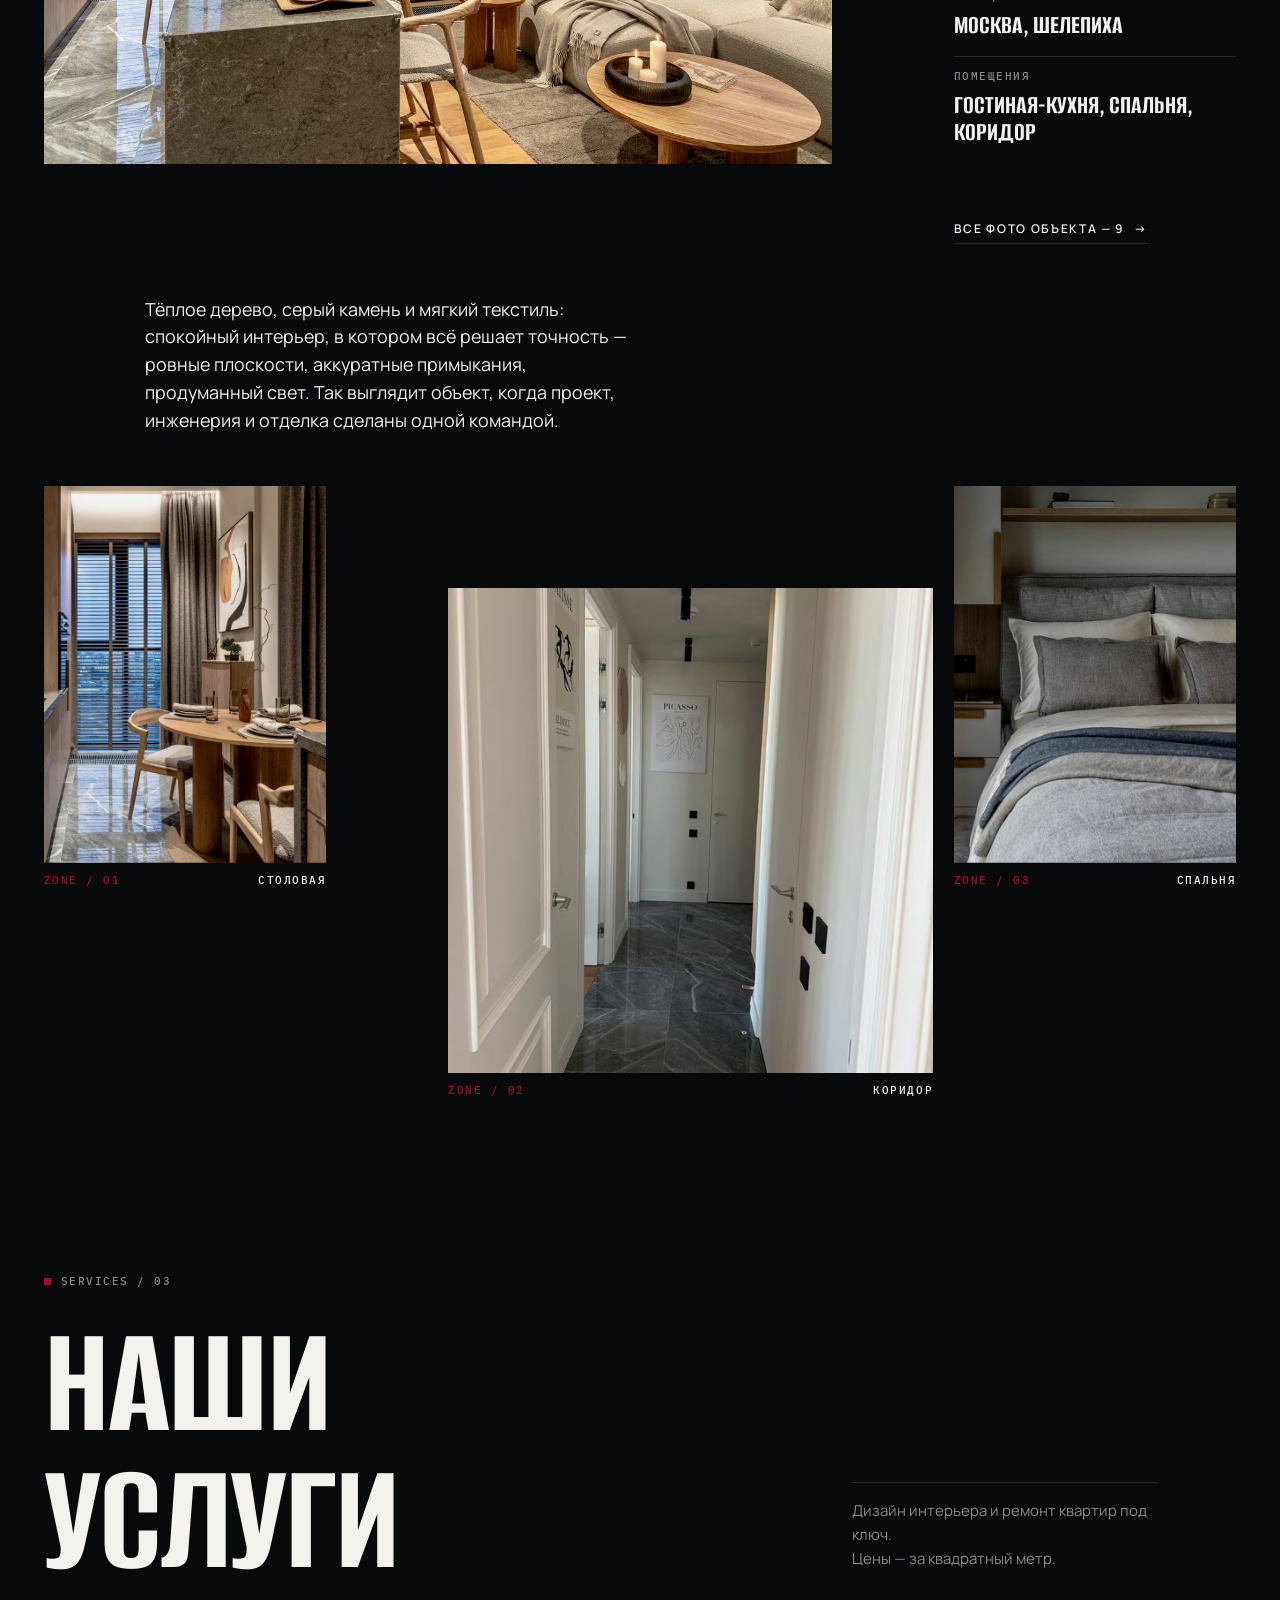
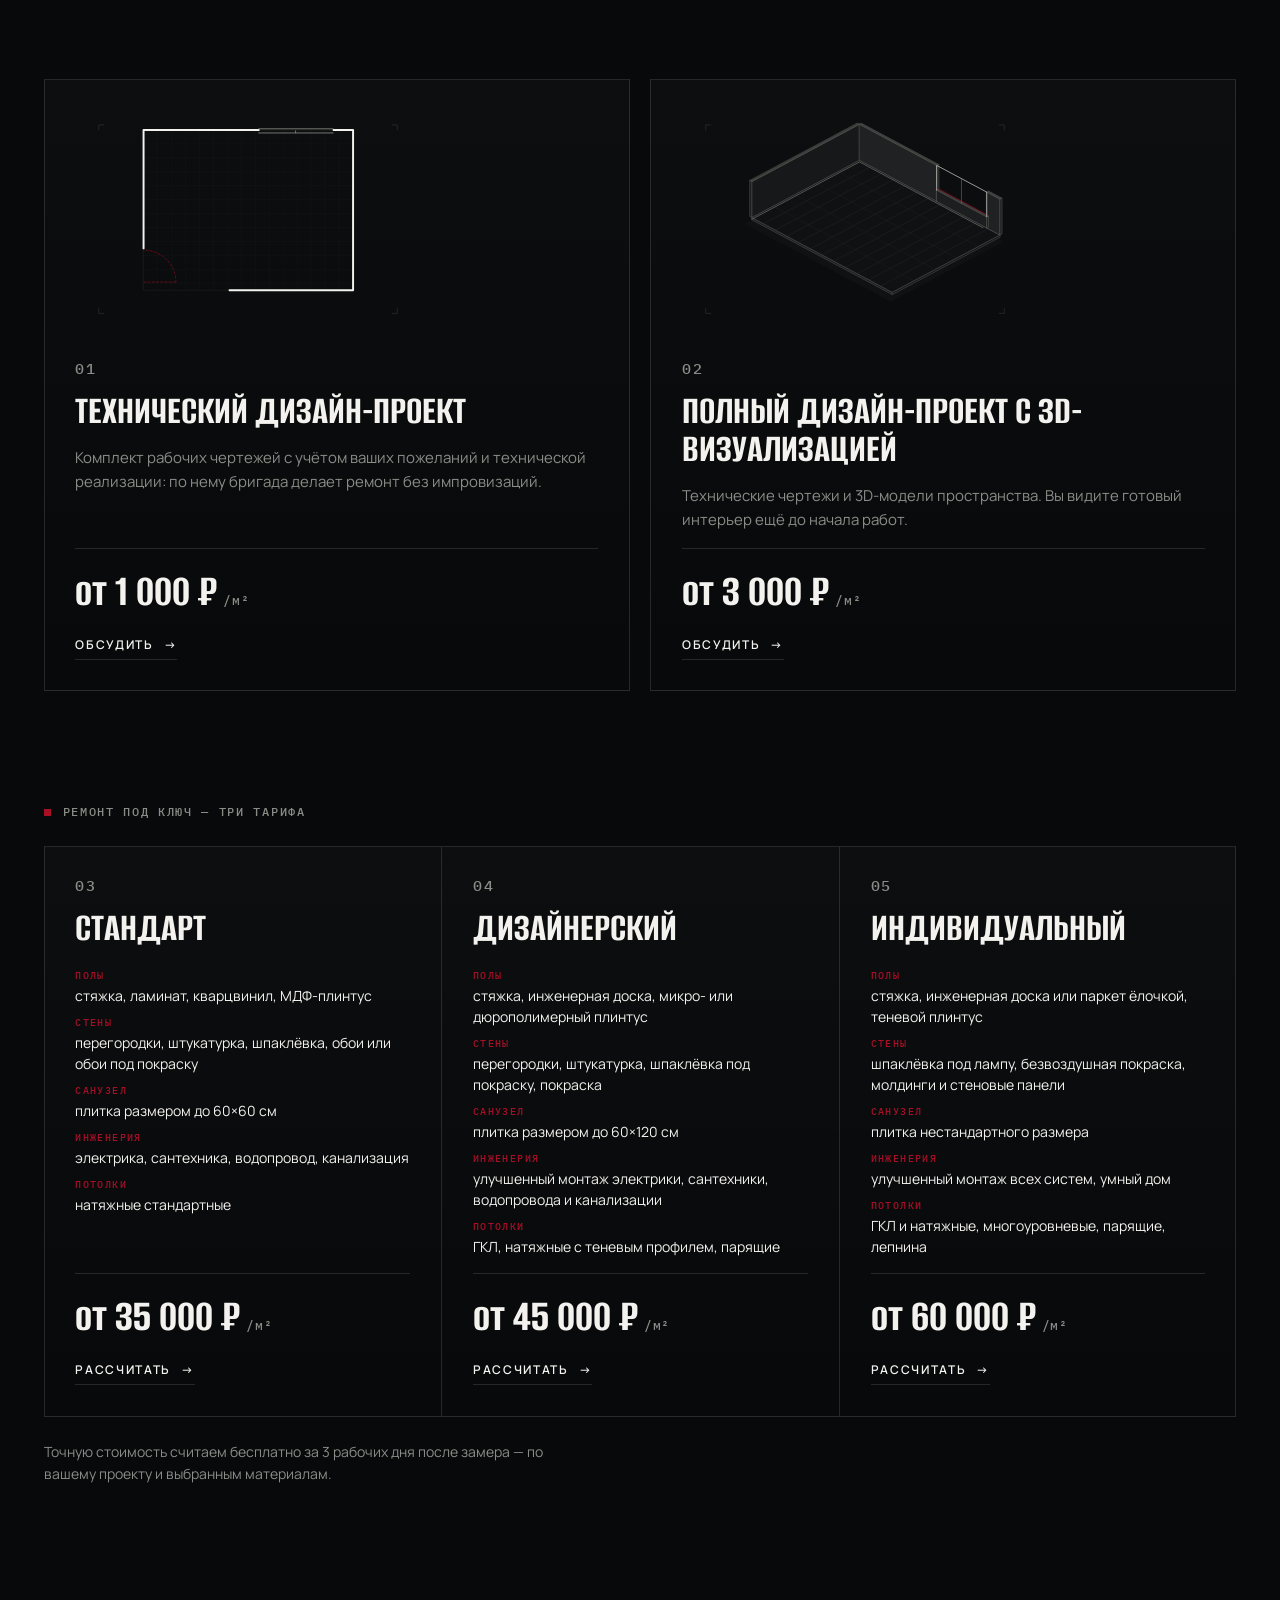
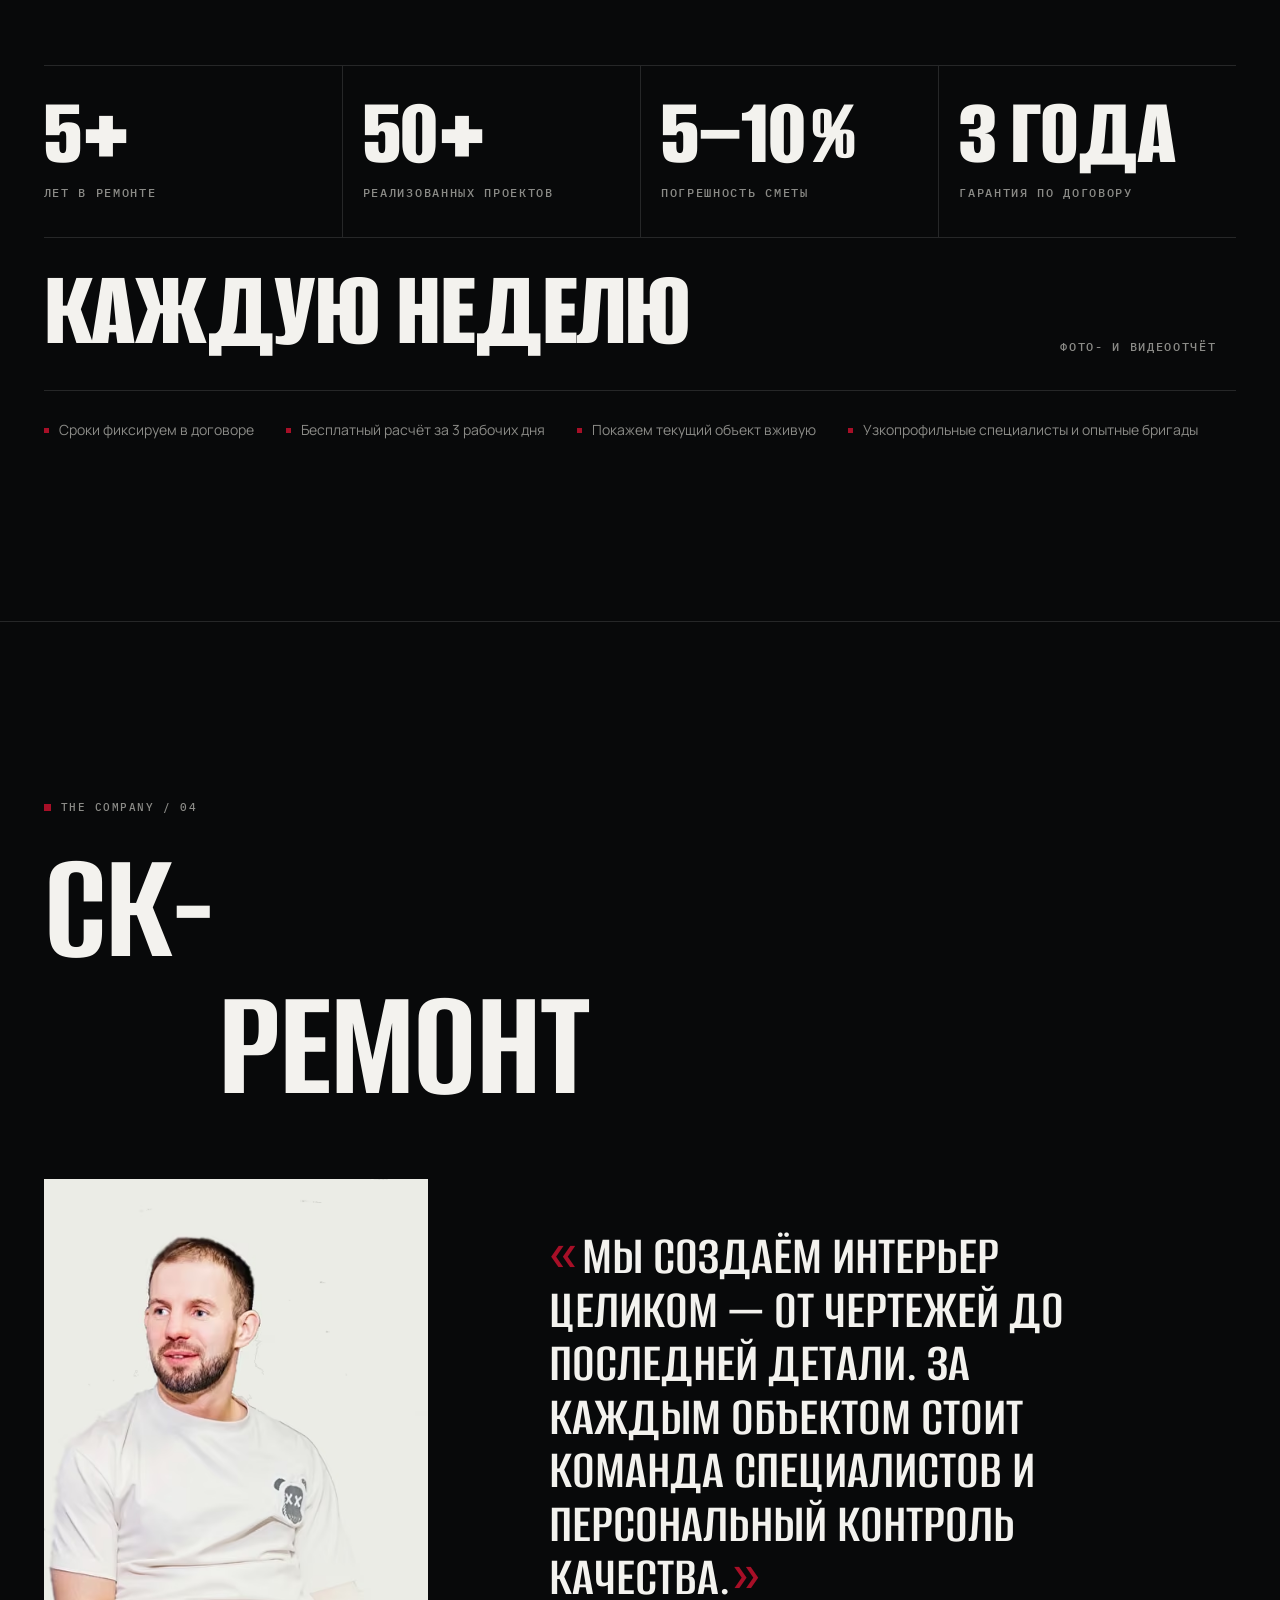
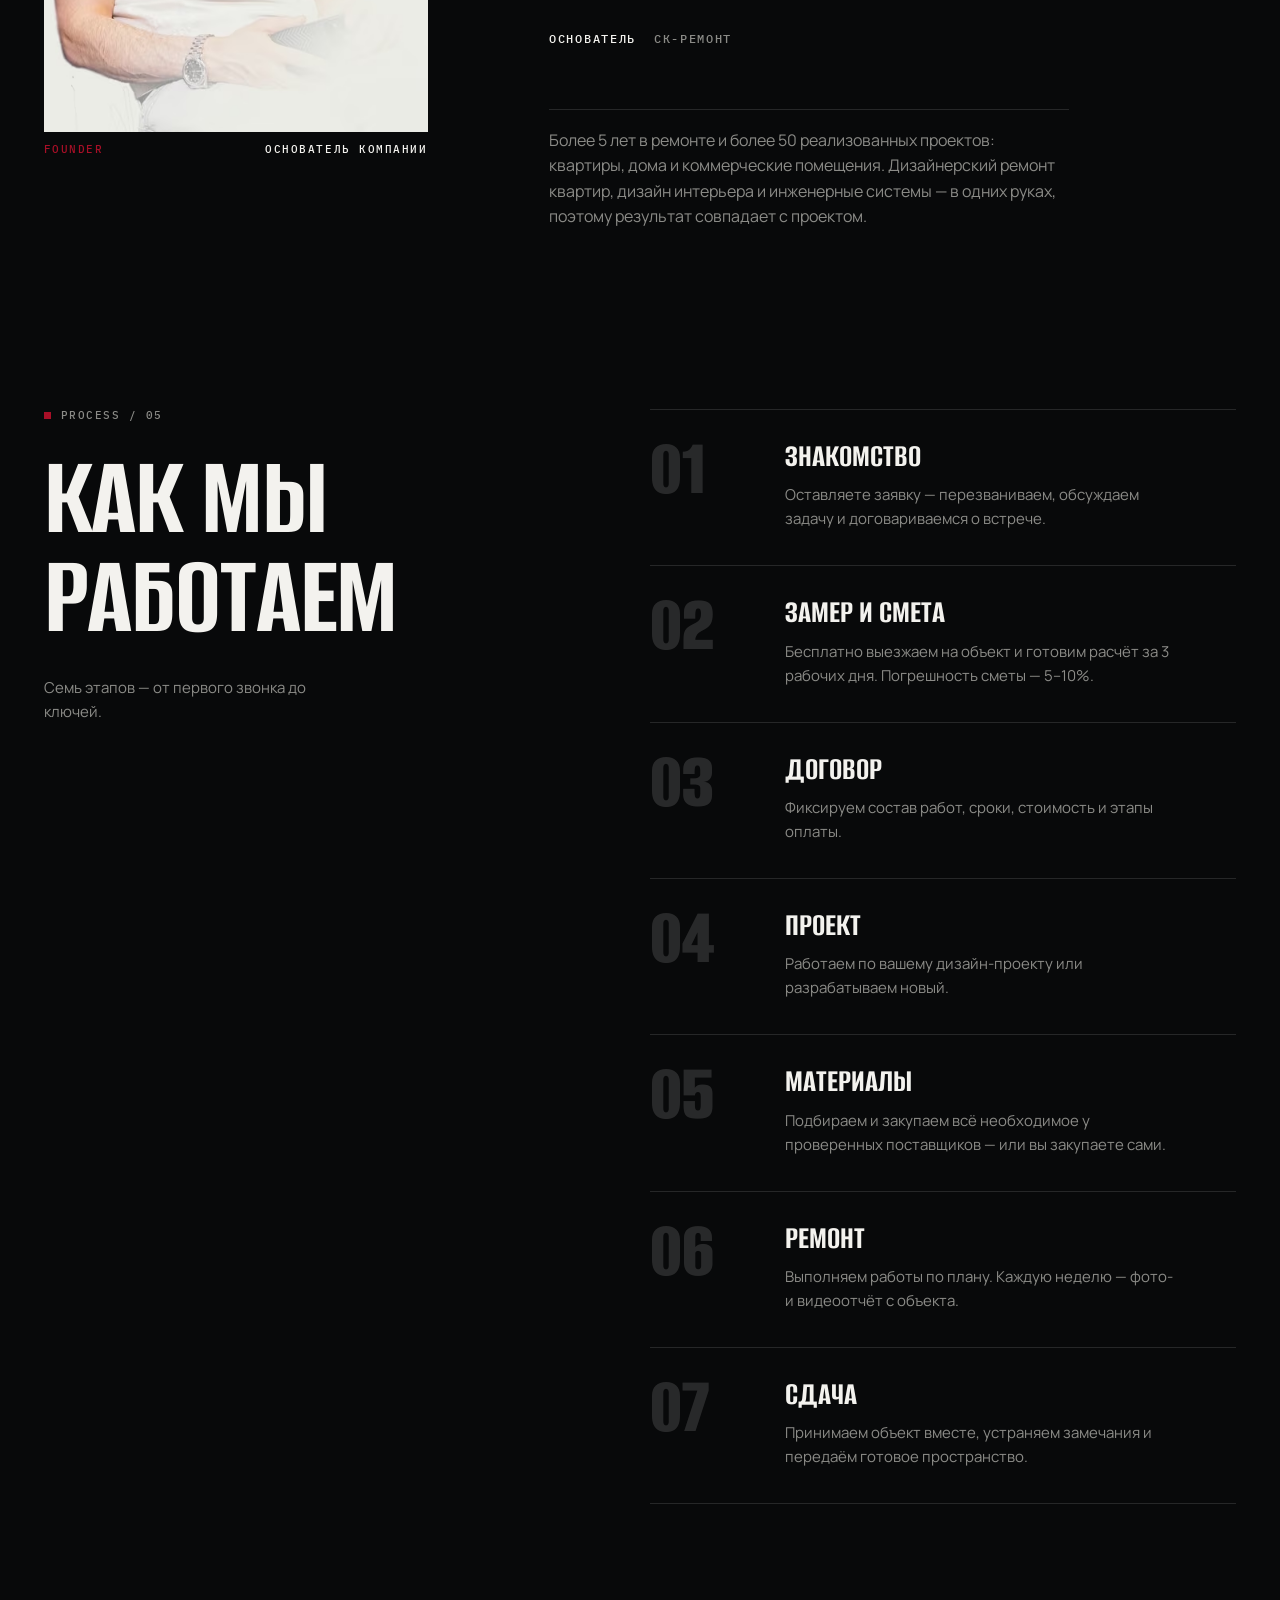
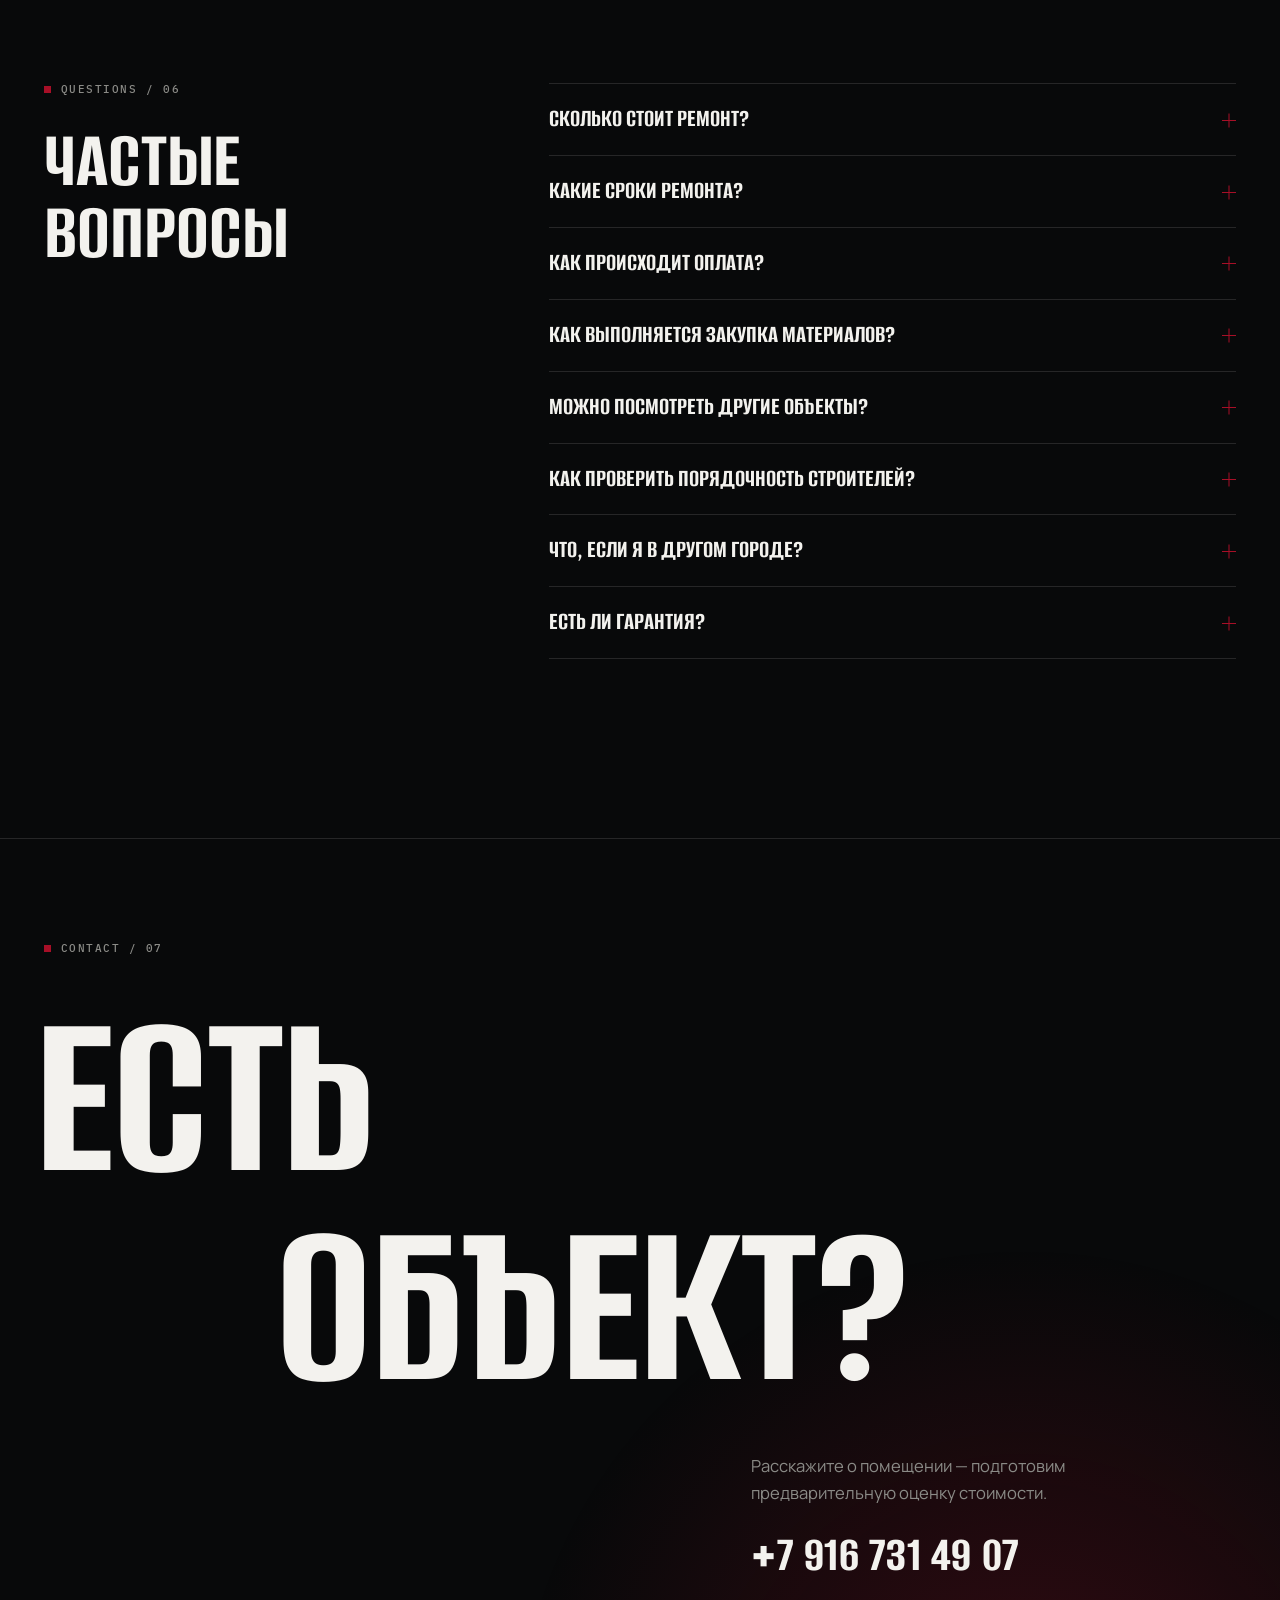
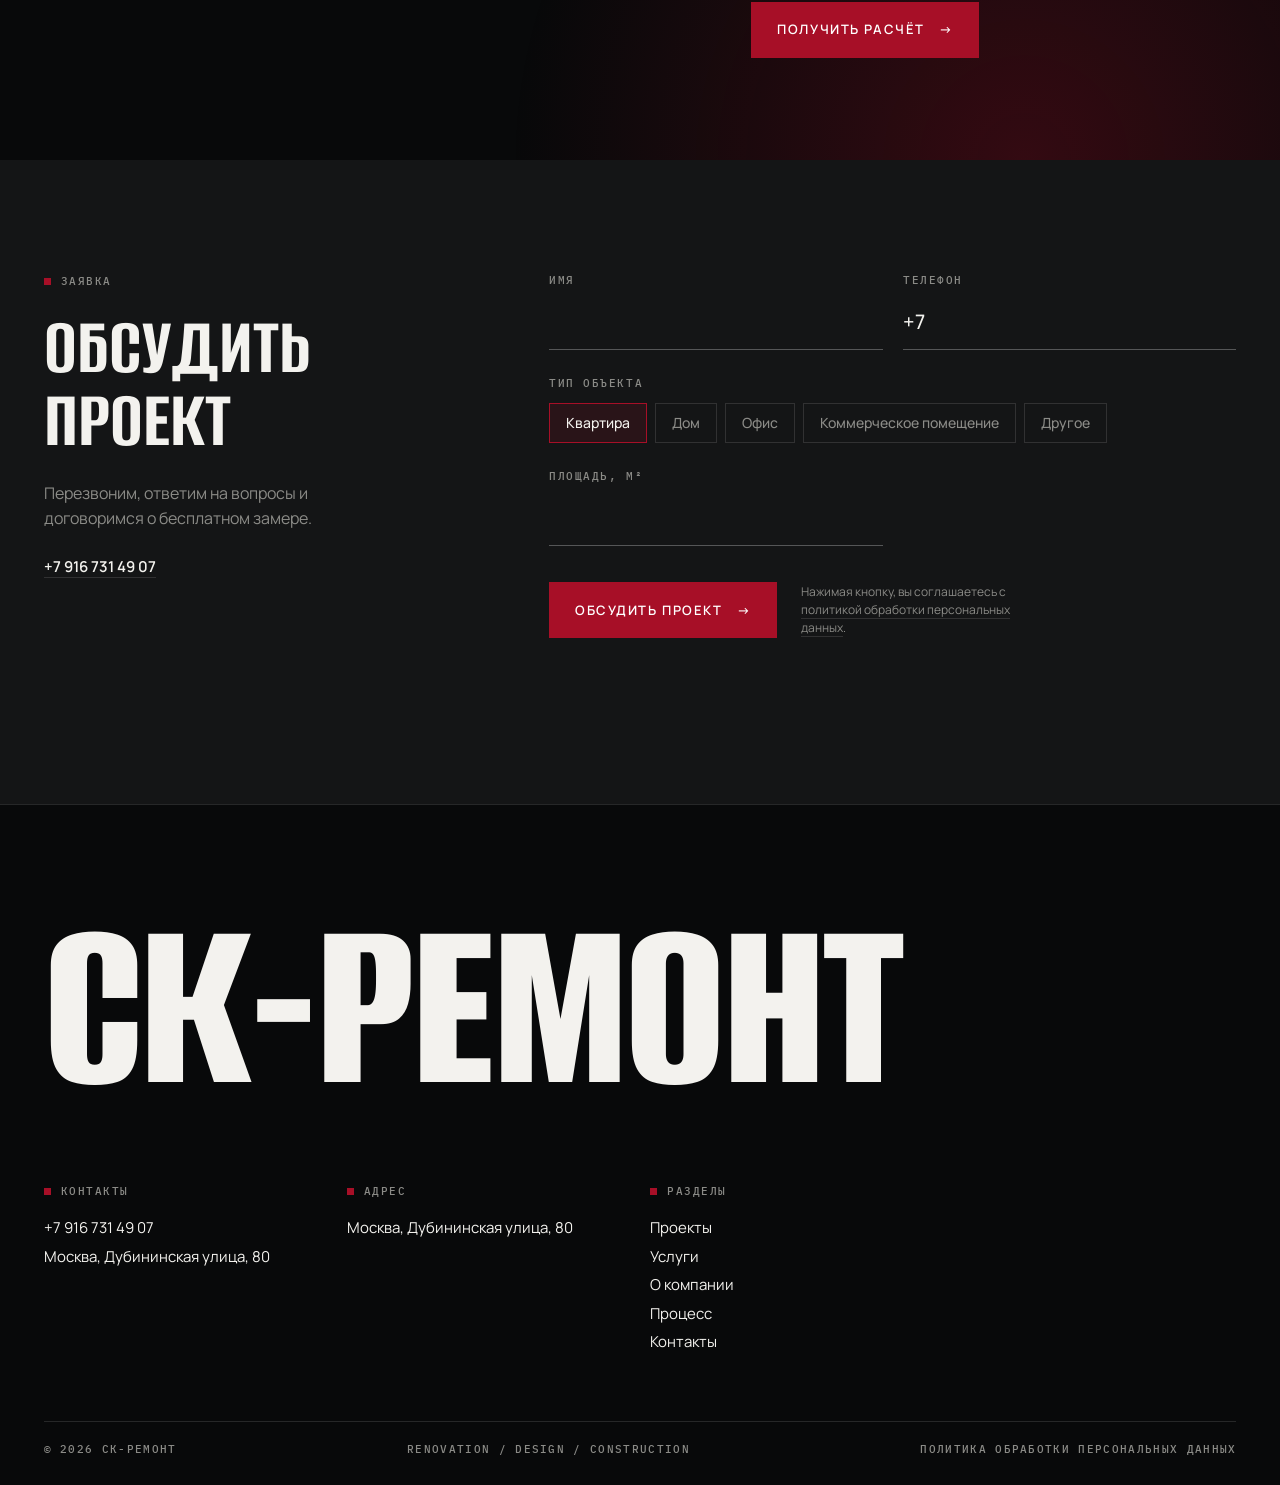
==== commit 26fb7913: "Бренд СК-Ремонт (ск-ремонт.рф): открыт для поиска, адрес Дубининская, 80 - главная, /msk/ и /spb/ бе" ====
--- a/index.html
+++ b/index.html
@@ -1,28 +1,28 @@
 <!doctype html><html lang="ru" class="no-js"><head><meta charset="utf-8">
 <meta name="viewport" content="width=device-width, initial-scale=1, viewport-fit=cover">
-<title>Ремонт квартир и помещений под ключ в Москве — СК Деревянко</title><meta name="description" content="Ремонт квартир, домов и коммерческих помещений под ключ в Москве: дизайн-проект, инженерия, отделка и контроль. От 35 000 ₽/м², смета с погрешностью 5–10%, гарантия 3 года.">
-<meta name="robots" content="noindex, nofollow"><meta name="yandex" content="noindex, nofollow"><meta name="theme-color" content="#08090A">
-<meta property="og:type" content="website"><meta property="og:locale" content="ru_RU"><meta property="og:site_name" content="СК Деревянко"><meta property="og:title" content="Ремонт квартир и помещений под ключ в Москве — СК Деревянко"><meta property="og:description" content="Ремонт квартир, домов и коммерческих помещений под ключ в Москве: дизайн-проект, инженерия, отделка и контроль. От 35 000 ₽/м², смета с погрешностью 5–10%, гарантия 3 года."><meta property="og:image" content="assets/img/og.jpg"><meta name="twitter:card" content="summary_large_image">
+<title>Ремонт квартир, коммерческих помещений и офисов под ключ в Москве — СК-Ремонт</title><meta name="description" content="Ремонт квартир, домов и коммерческих помещений под ключ в Москве: дизайн-проект, инженерия, отделка и контроль. От 35 000 ₽/м², смета с погрешностью 5–10%, гарантия 3 года.">
+<meta name="robots" content="noindex, nofollow"><meta name="yandex" content="noindex, nofollow"><link rel="canonical" href="https://xn----jtbnkfflfq.xn--p1ai/"><meta name="theme-color" content="#08090A">
+<meta property="og:type" content="website"><meta property="og:locale" content="ru_RU"><meta property="og:site_name" content="СК-Ремонт"><meta property="og:title" content="Ремонт квартир, коммерческих помещений и офисов под ключ в Москве — СК-Ремонт"><meta property="og:description" content="Ремонт квартир, домов и коммерческих помещений под ключ в Москве: дизайн-проект, инженерия, отделка и контроль. От 35 000 ₽/м², смета с погрешностью 5–10%, гарантия 3 года."><meta property="og:image" content="assets/img/og.jpg"><meta name="twitter:card" content="summary_large_image">
 <link rel="icon" href="assets/img/favicon.svg" type="image/svg+xml">
 <link rel="preconnect" href="https://fonts.googleapis.com"><link rel="preconnect" href="https://fonts.gstatic.com" crossorigin>
 <link rel="stylesheet" href="https://fonts.googleapis.com/css2?family=Alumni+Sans:wght@500;600;700;800&family=Manrope:wght@400;500;600&family=IBM+Plex+Mono:wght@400;500&display=swap">
 <link rel="preload" as="image" type="image/avif" imagesrcset="assets/img/prime-spalnya-640.avif 640w, assets/img/prime-spalnya-1280.avif 1280w" imagesizes="(max-width: 760px) 100vw, 55vw">
-<link rel="stylesheet" href="assets/css/site.css?v=83b02af5">
-<script type="application/ld+json">{"@context": "https://schema.org", "@graph": [{"@type": ["HomeAndConstructionBusiness", "GeneralContractor"], "@id": "https://sk-derevyanko.ru/#org", "name": "СК Деревянко", "url": "https://sk-derevyanko.ru/", "image": "https://sk-derevyanko.ru/wp-content/uploads/2025/09/photo_2025-09-03_14-50-56.jpg", "telephone": "+79167314907", "email": "info@sk-derevyanko.ru", "priceRange": "от 35 000 ₽/м²", "address": {"@type": "PostalAddress", "streetAddress": "Партийный переулок, 1, корп. 58, стр. 3", "addressLocality": "Москва", "postalCode": "115093", "addressCountry": "RU"}, "areaServed": {"@type": "City", "name": "Москва"}, "founder": {"@type": "Person", "name": "Сергей Деревянко", "jobTitle": "Основатель"}, "sameAs": ["https://dzen.ru/id/66869490deb14e765dcd9429", "https://yandex.ru/maps/org/derevyanko/121687699078/"], "hasOfferCatalog": {"@type": "OfferCatalog", "name": "Услуги и цены", "itemListElement": [{"@type": "Offer", "itemOffered": {"@type": "Service", "name": "Технический дизайн-проект"}, "priceSpecification": {"@type": "UnitPriceSpecification", "price": 1000, "priceCurrency": "RUB", "unitCode": "MTK", "unitText": "м²", "minPrice": 1000}}, {"@type": "Offer", "itemOffered": {"@type": "Service", "name": "Полный дизайн-проект с 3D-визуализацией"}, "priceSpecification": {"@type": "UnitPriceSpecification", "price": 3000, "priceCurrency": "RUB", "unitCode": "MTK", "unitText": "м²", "minPrice": 3000}}, {"@type": "Offer", "itemOffered": {"@type": "Service", "name": "Ремонт квартиры под ключ — тариф «Стандарт»"}, "priceSpecification": {"@type": "UnitPriceSpecification", "price": 35000, "priceCurrency": "RUB", "unitCode": "MTK", "unitText": "м²", "minPrice": 35000}}, {"@type": "Offer", "itemOffered": {"@type": "Service", "name": "Ремонт квартиры под ключ — тариф «Дизайнерский»"}, "priceSpecification": {"@type": "UnitPriceSpecification", "price": 45000, "priceCurrency": "RUB", "unitCode": "MTK", "unitText": "м²", "minPrice": 45000}}, {"@type": "Offer", "itemOffered": {"@type": "Service", "name": "Ремонт квартиры под ключ — тариф «Индивидуальный»"}, "priceSpecification": {"@type": "UnitPriceSpecification", "price": 60000, "priceCurrency": "RUB", "unitCode": "MTK", "unitText": "м²", "minPrice": 60000}}]}}, {"@type": "WebSite", "@id": "https://sk-derevyanko.ru/#site", "url": "https://sk-derevyanko.ru/", "name": "СК Деревянко", "inLanguage": "ru", "publisher": {"@id": "https://sk-derevyanko.ru/#org"}}, {"@type": "WebPage", "@id": "https://sk-derevyanko.ru/#page", "url": "https://sk-derevyanko.ru/", "name": "Ремонт квартир и помещений под ключ в Москве — СК Деревянко", "description": "Ремонт квартир, домов и коммерческих помещений под ключ в Москве: дизайн-проект, инженерия, отделка и контроль. От 35 000 ₽/м², смета с погрешностью 5–10%, гарантия 3 года.", "isPartOf": {"@id": "https://sk-derevyanko.ru/#site"}, "about": {"@id": "https://sk-derevyanko.ru/#org"}, "inLanguage": "ru"}, {"@type": "FAQPage", "@id": "https://sk-derevyanko.ru/#faq", "mainEntity": [{"@type": "Question", "name": "Сколько стоит ремонт?", "acceptedAnswer": {"@type": "Answer", "text": "Стоимость ремонта под ключ зависит от сложности проекта и рассчитывается индивидуально. Минимальная стоимость — от 35 000 ₽ за квадратный метр по тарифу «Стандарт»."}}, {"@type": "Question", "name": "Какие сроки ремонта?", "acceptedAnswer": {"@type": "Answer", "text": "Сроки зависят от сложности работ и площади. Обычно — от двух месяцев до полугода. Точный срок фиксируется в договоре после замера."}}, {"@type": "Question", "name": "Как происходит оплата?", "acceptedAnswer": {"@type": "Answer", "text": "Оплата делится на этапы, каждый зафиксирован в договоре. Перед очередным этапом вносится предоплата — так вы прозрачно контролируете весь процесс."}}, {"@type": "Question", "name": "Как выполняется закупка материалов?", "acceptedAnswer": {"@type": "Answer", "text": "Можно закупать самостоятельно или доверить закупку нам. Мы работаем с проверенными поставщиками, наценка прозрачна и согласуется заранее. Перед покупкой вы утверждаете счёт, доставки фиксируются фотоотчётом."}}, {"@type": "Question", "name": "Можно посмотреть другие объекты?", "acceptedAnswer": {"@type": "Answer", "text": "Да. Позвоните — договоримся о встрече на одном из текущих объектов и покажем, как мы работаем."}}, {"@type": "Question", "name": "Как проверить порядочность строителей?", "acceptedAnswer": {"@type": "Answer", "text": "Мы работаем открыто: еженедельные отчёты, фото и видео с объекта. Готовы к любым проверкам, включая технадзор."}}, {"@type": "Question", "name": "Что, если я в другом городе?", "acceptedAnswer": {"@type": "Answer", "text": "Есть опыт работы с удалёнными клиентами: постоянная связь, фото и видео — вы всегда в курсе событий."}}, {"@type": "Question", "name": "Есть ли гарантия?", "acceptedAnswer": {"@type": "Answer", "text": "Да, 3 года с момента сдачи объекта. Если в этот период возникнут дефекты, бесплатно их устраним. Гарантийные обязательства прописаны в договоре."}}]}, {"@type": "ItemList", "@id": "https://sk-derevyanko.ru/#projects", "name": "Наши проекты", "itemListElement": [{"@type": "ListItem", "position": 1, "item": {"@type": "CreativeWork", "name": "Ремонт: ЖК Прайм парк", "genre": "Квартира", "locationCreated": "Москва"}}, {"@type": "ListItem", "position": 2, "item": {"@type": "CreativeWork", "name": "Ремонт: ЖК Скай Хаус", "genre": "Квартира", "locationCreated": "Москва"}}, {"@type": "ListItem", "position": 3, "item": {"@type": "CreativeWork", "name": "Ремонт: ЖК Энитео", "genre": "Квартира", "locationCreated": "Москва"}}, {"@type": "ListItem", "position": 4, "item": {"@type": "CreativeWork", "name": "Ремонт: Шелепиха", "genre": "Квартира", "locationCreated": "Москва"}}, {"@type": "ListItem", "position": 5, "item": {"@type": "CreativeWork", "name": "Ремонт: Большая Очаковская 2", "genre": "Квартира", "locationCreated": "Москва"}}, {"@type": "ListItem", "position": 6, "item": {"@type": "CreativeWork", "name": "Ремонт: Детский центр", "genre": "Коммерческое помещение", "locationCreated": "Москва"}}, {"@type": "ListItem", "position": 7, "item": {"@type": "CreativeWork", "name": "Ремонт: Новокузнецкая", "genre": "Квартира", "locationCreated": "Москва"}}]}]}</script>
+<link rel="stylesheet" href="assets/css/site.css?v=0305ba5c">
+<script type="application/ld+json">{"@context": "https://schema.org", "@graph": [{"@type": ["HomeAndConstructionBusiness", "GeneralContractor"], "@id": "https://xn----jtbnkfflfq.xn--p1ai/#org", "name": "СК-Ремонт", "url": "https://xn----jtbnkfflfq.xn--p1ai/", "image": "https://xn----jtbnkfflfq.xn--p1ai/assets/img/prime-spalnya-1280.webp", "telephone": "+79167314907", "priceRange": "от 35 000 ₽/м²", "address": {"@type": "PostalAddress", "streetAddress": "Дубининская улица, 80", "addressLocality": "Москва", "postalCode": "115093", "addressCountry": "RU"}, "areaServed": {"@type": "City", "name": "Москва"}, "hasOfferCatalog": {"@type": "OfferCatalog", "name": "Услуги и цены", "itemListElement": [{"@type": "Offer", "itemOffered": {"@type": "Service", "name": "Технический дизайн-проект"}, "priceSpecification": {"@type": "UnitPriceSpecification", "price": 1000, "priceCurrency": "RUB", "unitCode": "MTK", "unitText": "м²", "minPrice": 1000}}, {"@type": "Offer", "itemOffered": {"@type": "Service", "name": "Полный дизайн-проект с 3D-визуализацией"}, "priceSpecification": {"@type": "UnitPriceSpecification", "price": 3000, "priceCurrency": "RUB", "unitCode": "MTK", "unitText": "м²", "minPrice": 3000}}, {"@type": "Offer", "itemOffered": {"@type": "Service", "name": "Ремонт квартиры под ключ — тариф «Стандарт»"}, "priceSpecification": {"@type": "UnitPriceSpecification", "price": 35000, "priceCurrency": "RUB", "unitCode": "MTK", "unitText": "м²", "minPrice": 35000}}, {"@type": "Offer", "itemOffered": {"@type": "Service", "name": "Ремонт квартиры под ключ — тариф «Дизайнерский»"}, "priceSpecification": {"@type": "UnitPriceSpecification", "price": 45000, "priceCurrency": "RUB", "unitCode": "MTK", "unitText": "м²", "minPrice": 45000}}, {"@type": "Offer", "itemOffered": {"@type": "Service", "name": "Ремонт квартиры под ключ — тариф «Индивидуальный»"}, "priceSpecification": {"@type": "UnitPriceSpecification", "price": 60000, "priceCurrency": "RUB", "unitCode": "MTK", "unitText": "м²", "minPrice": 60000}}]}}, {"@type": "WebSite", "@id": "https://xn----jtbnkfflfq.xn--p1ai/#site", "url": "https://xn----jtbnkfflfq.xn--p1ai/", "name": "СК-Ремонт", "inLanguage": "ru", "publisher": {"@id": "https://xn----jtbnkfflfq.xn--p1ai/#org"}}, {"@type": "WebPage", "@id": "https://xn----jtbnkfflfq.xn--p1ai/#page", "url": "https://xn----jtbnkfflfq.xn--p1ai/", "name": "Ремонт квартир, коммерческих помещений и офисов под ключ в Москве — СК-Ремонт", "description": "Ремонт квартир, домов и коммерческих помещений под ключ в Москве: дизайн-проект, инженерия, отделка и контроль. От 35 000 ₽/м², смета с погрешностью 5–10%, гарантия 3 года.", "isPartOf": {"@id": "https://xn----jtbnkfflfq.xn--p1ai/#site"}, "about": {"@id": "https://xn----jtbnkfflfq.xn--p1ai/#org"}, "inLanguage": "ru"}, {"@type": "FAQPage", "@id": "https://xn----jtbnkfflfq.xn--p1ai/#faq", "mainEntity": [{"@type": "Question", "name": "Сколько стоит ремонт?", "acceptedAnswer": {"@type": "Answer", "text": "Стоимость ремонта под ключ зависит от сложности проекта и рассчитывается индивидуально. Минимальная стоимость — от 35 000 ₽ за квадратный метр по тарифу «Стандарт»."}}, {"@type": "Question", "name": "Какие сроки ремонта?", "acceptedAnswer": {"@type": "Answer", "text": "Сроки зависят от сложности работ и площади. Обычно — от двух месяцев до полугода. Точный срок фиксируется в договоре после замера."}}, {"@type": "Question", "name": "Как происходит оплата?", "acceptedAnswer": {"@type": "Answer", "text": "Оплата делится на этапы, каждый зафиксирован в договоре. Перед очередным этапом вносится предоплата — так вы прозрачно контролируете весь процесс."}}, {"@type": "Question", "name": "Как выполняется закупка материалов?", "acceptedAnswer": {"@type": "Answer", "text": "Можно закупать самостоятельно или доверить закупку нам. Мы работаем с проверенными поставщиками, наценка прозрачна и согласуется заранее. Перед покупкой вы утверждаете счёт, доставки фиксируются фотоотчётом."}}, {"@type": "Question", "name": "Можно посмотреть другие объекты?", "acceptedAnswer": {"@type": "Answer", "text": "Да. Позвоните — договоримся о встрече на одном из текущих объектов и покажем, как мы работаем."}}, {"@type": "Question", "name": "Как проверить порядочность строителей?", "acceptedAnswer": {"@type": "Answer", "text": "Мы работаем открыто: еженедельные отчёты, фото и видео с объекта. Готовы к любым проверкам, включая технадзор."}}, {"@type": "Question", "name": "Что, если я в другом городе?", "acceptedAnswer": {"@type": "Answer", "text": "Есть опыт работы с удалёнными клиентами: постоянная связь, фото и видео — вы всегда в курсе событий."}}, {"@type": "Question", "name": "Есть ли гарантия?", "acceptedAnswer": {"@type": "Answer", "text": "Да, 3 года с момента сдачи объекта. Если в этот период возникнут дефекты, бесплатно их устраним. Гарантийные обязательства прописаны в договоре."}}]}, {"@type": "ItemList", "@id": "https://xn----jtbnkfflfq.xn--p1ai/#projects", "name": "Наши проекты", "itemListElement": [{"@type": "ListItem", "position": 1, "item": {"@type": "CreativeWork", "name": "Ремонт: ЖК Прайм парк", "genre": "Квартира", "locationCreated": "Москва"}}, {"@type": "ListItem", "position": 2, "item": {"@type": "CreativeWork", "name": "Ремонт: ЖК Скай Хаус", "genre": "Квартира", "locationCreated": "Москва"}}, {"@type": "ListItem", "position": 3, "item": {"@type": "CreativeWork", "name": "Ремонт: ЖК Энитео", "genre": "Квартира", "locationCreated": "Москва"}}, {"@type": "ListItem", "position": 4, "item": {"@type": "CreativeWork", "name": "Ремонт: Шелепиха", "genre": "Квартира", "locationCreated": "Москва"}}, {"@type": "ListItem", "position": 5, "item": {"@type": "CreativeWork", "name": "Ремонт: Большая Очаковская 2", "genre": "Квартира", "locationCreated": "Москва"}}, {"@type": "ListItem", "position": 6, "item": {"@type": "CreativeWork", "name": "Ремонт: Детский центр", "genre": "Коммерческое помещение", "locationCreated": "Москва"}}, {"@type": "ListItem", "position": 7, "item": {"@type": "CreativeWork", "name": "Ремонт: Новокузнецкая", "genre": "Квартира", "locationCreated": "Москва"}}]}]}</script>
 </head><body>
 <a class="skip" href="#main">Перейти к содержимому</a>
 <header class="hdr" id="hdr"><div class="hdr-in">
-<a class="logo" href="#top" aria-label="СК Деревянко — наверх"><i></i><b>СК Деревянко</b></a>
+<a class="logo" href="#top" aria-label="СК-Ремонт — наверх"><i></i><b>СК-Ремонт</b></a>
 <nav class="nav" aria-label="Разделы"><a href="#projects">Проекты</a><a href="#services">Услуги</a><a href="#about">О компании</a><a href="#process">Процесс</a><a href="#contacts">Контакты</a></nav>
 <a class="hdr-tel" href="tel:+79167314907">+7 916 731 49 07</a>
 <a class="btn btn-s mag" href="#form">Обсудить проект <span>→</span></a>
 <button class="burger" type="button" aria-label="Меню" aria-expanded="false" aria-controls="menu"><i></i><i></i></button>
 </div></header>
-<div class="menu" id="menu" hidden><nav><a href="#projects"><em>01</em>Проекты</a><a href="#services"><em>02</em>Услуги</a><a href="#about"><em>03</em>О компании</a><a href="#process"><em>04</em>Процесс</a><a href="#contacts"><em>05</em>Контакты</a></nav><div class="menu-foot"><a href="tel:+79167314907">+7 916 731 49 07</a><a href="mailto:info@sk-derevyanko.ru">info@sk-derevyanko.ru</a></div></div>
+<div class="menu" id="menu" hidden><nav><a href="#projects"><em>01</em>Проекты</a><a href="#services"><em>02</em>Услуги</a><a href="#about"><em>03</em>О компании</a><a href="#process"><em>04</em>Процесс</a><a href="#contacts"><em>05</em>Контакты</a></nav><div class="menu-foot"><a href="tel:+79167314907">+7 916 731 49 07</a></div></div>
 <main id="main">
 <section class="hero" id="top">
-<div class="hero-img" data-speed="0.12"><picture class="mask"><source type="image/avif" srcset="assets/img/prime-spalnya-640.avif 640w, assets/img/prime-spalnya-1280.avif 1280w" sizes="(max-width: 760px) 100vw, 55vw"><source type="image/webp" srcset="assets/img/prime-spalnya-640.webp 640w, assets/img/prime-spalnya-1280.webp 1280w" sizes="(max-width: 760px) 100vw, 55vw"><img src="assets/img/prime-spalnya-1280.webp" width="1280" height="960" alt="Спальня в ЖК Прайм парк после ремонта СК Деревянко" fetchpriority="high"></picture><p class="cap"><span>PROJECT / 001</span><span>ЖК ПРАЙМ ПАРК</span><span>RESIDENTIAL</span></p></div>
-<div class="hero-top"><p class="lbl"><i></i>СК Деревянко — renovation studio</p><p class="coord">55.7558° N<br>37.6173° E<br>MOSCOW / 2026</p></div>
+<div class="hero-img" data-speed="0.12"><picture class="mask"><source type="image/avif" srcset="assets/img/prime-spalnya-640.avif 640w, assets/img/prime-spalnya-1280.avif 1280w" sizes="(max-width: 760px) 100vw, 55vw"><source type="image/webp" srcset="assets/img/prime-spalnya-640.webp 640w, assets/img/prime-spalnya-1280.webp 1280w" sizes="(max-width: 760px) 100vw, 55vw"><img src="assets/img/prime-spalnya-1280.webp" width="1280" height="960" alt="Спальня в ЖК Прайм парк после ремонта СК-Ремонт" fetchpriority="high"></picture><p class="cap"><span>PROJECT / 001</span><span>ЖК ПРАЙМ ПАРК</span><span>RESIDENTIAL</span></p></div>
+<div class="hero-top"><p class="lbl"><i></i>СК-Ремонт — renovation studio</p><p class="coord">55.7558° N<br>37.6173° E<br>MOSCOW / 2026</p></div>
 <h1 class="hero-h"><span class="big"><span class="ln"><span>Ремонт</span></span><span class="ln"><span>интерьеров</span></span></span><span class="sub">квартир и помещений под ключ в Москве</span></h1>
 <div class="hero-foot">
 <p class="hero-txt">Квартиры, дома и коммерческие пространства. Проектируем и реализуем под ключ — от чертежа до полностью готового интерьера.</p>
@@ -85,9 +85,9 @@
 <ul class="nums-list"><li class="rv"><b data-count>5+</b><span>лет в ремонте</span></li><li class="rv"><b data-count>50+</b><span>реализованных проектов</span></li><li class="rv"><b data-count>5–10%</b><span>погрешность сметы</span></li><li class="rv"><b data-count>3 года</b><span>гарантия по договору</span></li><li class="rv wide"><b data-count>Каждую неделю</b><span>фото- и видеоотчёт</span></li></ul>
 <ul class="nums-facts rv"><li>Сроки фиксируем в договоре</li><li>Бесплатный расчёт за 3 рабочих дня</li><li>Покажем текущий объект вживую</li><li>Узкопрофильные специалисты и опытные бригады</li></ul></section>
 <section class="sec about" id="about" aria-labelledby="about-h">
-<div class="about-head"><p class="lbl"><i></i>The company / 04</p><h2 class="giant" id="about-h"><span class="ln"><span>СК</span></span><span class="ln ind"><span>Деревянко</span></span></h2></div>
-<figure class="about-pic rv"><picture class="mask"><source type="image/avif" srcset="assets/img/osnovatel-480.avif 480w" sizes="(max-width: 760px) 80vw, 30vw"><source type="image/webp" srcset="assets/img/osnovatel-480.webp 480w" sizes="(max-width: 760px) 80vw, 30vw"><img src="assets/img/osnovatel-480.webp" width="493" height="740" alt="Сергей Деревянко, основатель СК Деревянко" loading="lazy" decoding="async"></picture><figcaption><span>FOUNDER</span>Сергей Деревянко</figcaption></figure>
-<div class="about-txt"><blockquote class="rv"><p>Мы создаём интерьер целиком — от чертежей до последней детали. За каждым объектом стоит команда специалистов и персональный контроль качества.</p><footer><b>Сергей Деревянко</b><span>Основатель</span></footer></blockquote><p class="rv">Более 5 лет в ремонте и более 50 реализованных проектов: квартиры, дома и коммерческие помещения. Дизайнерский ремонт квартир, дизайн интерьера и инженерные системы — в одних руках, поэтому результат совпадает с проектом.</p></div>
+<div class="about-head"><p class="lbl"><i></i>The company / 04</p><h2 class="giant" id="about-h"><span class="ln"><span>СК-</span></span><span class="ln ind"><span>Ремонт</span></span></h2></div>
+<figure class="about-pic rv"><picture class="mask"><source type="image/avif" srcset="assets/img/osnovatel-480.avif 480w" sizes="(max-width: 760px) 80vw, 30vw"><source type="image/webp" srcset="assets/img/osnovatel-480.webp 480w" sizes="(max-width: 760px) 80vw, 30vw"><img src="assets/img/osnovatel-480.webp" width="493" height="740" alt="Основатель СК-Ремонт" loading="lazy" decoding="async"></picture><figcaption><span>FOUNDER</span>Основатель компании</figcaption></figure>
+<div class="about-txt"><blockquote class="rv"><p>Мы создаём интерьер целиком — от чертежей до последней детали. За каждым объектом стоит команда специалистов и персональный контроль качества.</p><footer><b>Основатель</b><span>СК-Ремонт</span></footer></blockquote><p class="rv">Более 5 лет в ремонте и более 50 реализованных проектов: квартиры, дома и коммерческие помещения. Дизайнерский ремонт квартир, дизайн интерьера и инженерные системы — в одних руках, поэтому результат совпадает с проектом.</p></div>
 </section>
 <section class="sec proc" id="process" aria-labelledby="proc-h">
 <div class="proc-head"><p class="lbl"><i></i>Process / 05</p><h2 class="giant" id="proc-h"><span class="ln"><span>Как мы</span></span><span class="ln"><span>работаем</span></span></h2><p class="sec-note rv">Семь этапов — от первого звонка до ключей.</p></div>
@@ -109,7 +109,7 @@
 <div class="cta-side"><p class="rv">Расскажите о помещении — подготовим предварительную оценку стоимости.</p><a class="cta-tel rv" href="tel:+79167314907">+7 916 731 49 07</a><a class="btn mag rv" href="#form">Получить расчёт <span>→</span></a></div>
 </section>
 <section class="sec form-sec" id="form" aria-labelledby="form-h">
-<div class="form-head"><p class="lbl"><i></i>Заявка</p><h2 class="mid" id="form-h">Обсудить проект</h2><p>Перезвоним, ответим на вопросы и договоримся о бесплатном замере.</p><ul class="form-alt"><li><a href="tel:+79167314907">+7 916 731 49 07</a></li><li><a href="mailto:info@sk-derevyanko.ru">info@sk-derevyanko.ru</a></li></ul></div>
+<div class="form-head"><p class="lbl"><i></i>Заявка</p><h2 class="mid" id="form-h">Обсудить проект</h2><p>Перезвоним, ответим на вопросы и договоримся о бесплатном замере.</p><ul class="form-alt"><li><a href="tel:+79167314907">+7 916 731 49 07</a></li></ul></div>
 <form class="lead" action="send.php" method="post" novalidate data-src="Полная форма">
 <label class="hp" aria-hidden="true">Не заполняйте<input name="website" tabindex="-1" autocomplete="off"></label>
 <input type="hidden" name="t" value="">
@@ -255,17 +255,16 @@
 <div class="pv-cta"><p>Хотите так же? Обсудим ваш объект.</p><a class="btn mag" href="#form">Обсудить проект <span>→</span></a></div>
 </section>
 <footer class="ftr">
-<p class="ftr-word" aria-hidden="true">СК Деревянко</p>
+<p class="ftr-word" aria-hidden="true">СК-Ремонт</p>
 <div class="ftr-grid">
-<div><p class="lbl"><i></i>Контакты</p><p><a href="tel:+79167314907">+7 916 731 49 07</a><br><a href="mailto:info@sk-derevyanko.ru">info@sk-derevyanko.ru</a></p></div>
-<div><p class="lbl"><i></i>Адрес</p><p>Москва, Партийный переулок, 1, корп. 58, стр. 3</p></div>
-<div><p class="lbl"><i></i>Мы на площадках</p><p><a href="https://dzen.ru/id/66869490deb14e765dcd9429" target="_blank" rel="noopener">Дзен</a><br><a href="https://yandex.ru/maps/org/derevyanko/121687699078/" target="_blank" rel="noopener">Яндекс Карты</a></p></div>
+<div><p class="lbl"><i></i>Контакты</p><p><a href="tel:+79167314907">+7 916 731 49 07</a><br>Москва, Дубининская улица, 80</p></div>
+<div><p class="lbl"><i></i>Адрес</p><p>Москва, Дубининская улица, 80</p></div>
 <div><p class="lbl"><i></i>Разделы</p><p><a href="#projects">Проекты</a><br><a href="#services">Услуги</a><br><a href="#about">О компании</a><br><a href="#process">Процесс</a><br><a href="#contacts">Контакты</a></p></div>
-</div><div class="ftr-bot"><span>© 2026 СК Деревянко</span><span>RENOVATION / DESIGN / CONSTRUCTION</span><a href="politika.html">Политика обработки персональных данных</a></div>
+</div><div class="ftr-bot"><span>© 2026 СК-Ремонт</span><span>RENOVATION / DESIGN / CONSTRUCTION</span><a href="politika.html">Политика обработки персональных данных</a></div>
 </footer>
 <div class="lb" hidden role="dialog" aria-modal="true" aria-label="Фото объекта"><button class="lb-x" type="button" aria-label="Закрыть">Закрыть ✕</button><button class="lb-p" type="button" aria-label="Предыдущее фото">←</button><figure><img alt=""><figcaption></figcaption></figure><button class="lb-n" type="button" aria-label="Следующее фото">→</button></div>
 <div class="cursor" aria-hidden="true">View</div>
 <div class="m-bar off"><a class="m-call" href="tel:+79167314907"><span>Позвонить</span></a><button class="m-lead" type="button" data-lead>Обсудить проект <span>→</span></button></div>
 <dialog class="lm" id="lead-modal" aria-labelledby="lm-h"><div class="lm-in"><button class="lm-x" type="button" aria-label="Закрыть">Закрыть ✕</button><p class="lbl"><i></i>Заявка</p><h2 id="lm-h">Обсудить проект</h2><p class="lm-sub">Оставьте имя и телефон — перезвоним, ответим на вопросы и договоримся о бесплатном замере.</p><form class="lead lead-s" action="send.php" method="post" novalidate data-src="Короткая форма"><label class="hp" aria-hidden="true">Не заполняйте<input name="website" tabindex="-1" autocomplete="off"></label><input type="hidden" name="t" value=""><input type="hidden" name="interest" value=""><label class="fld"><span>Имя</span><input name="your-name" autocomplete="name" required></label><label class="fld"><span>Телефон</span><input name="your-phone" type="tel" inputmode="tel" autocomplete="tel" required value="+7 " placeholder="+7 (___) ___-__-__" maxlength="18"></label><div class="form-act"><button class="btn mag" type="submit">Отправить заявку <span>→</span></button><p class="consent">Нажимая кнопку, вы соглашаетесь с <a href="politika.html" target="_blank">политикой обработки персональных данных</a>.</p></div><p class="form-msg" role="status" aria-live="polite"></p></form><p class="lm-alt">Или позвоните прямо сейчас: <a href="tel:+79167314907">+7 916 731 49 07</a></p></div></dialog>
-<script src="assets/js/goals.js?v=83b02af5" defer></script>
-<script src="assets/js/site.js?v=83b02af5" defer></script></body></html>+<script src="assets/js/goals.js?v=0305ba5c" defer></script>
+<script src="assets/js/site.js?v=0305ba5c" defer></script></body></html>
--- a/assets/css/site.css
+++ b/assets/css/site.css
@@ -1,4 +1,4 @@
-/* СК Деревянко — dark editorial architecture */
+/* СК-Ремонт — dark editorial architecture */
 :root{
   --ico-tel:url("data:image/svg+xml,%3Csvg xmlns='http://www.w3.org/2000/svg' viewBox='0 0 24 24'%3E%3Cpath fill='%23000' d='M6.6 10.8a15.1 15.1 0 0 0 6.6 6.6l2.2-2.2c.3-.3.7-.4 1-.2 1.2.4 2.4.6 3.6.6.6 0 1 .4 1 1V20c0 .6-.4 1-1 1A17 17 0 0 1 3 4c0-.6.4-1 1-1h3.5c.6 0 1 .4 1 1 0 1.3.2 2.5.6 3.6.1.4 0 .8-.2 1l-2.3 2.2z'/%3E%3C/svg%3E");
   --bg:#08090A; --bg2:#141516; --tx:#F3F2EE; --tx2:#8B8B87; --line:rgba(255,255,255,.12);
